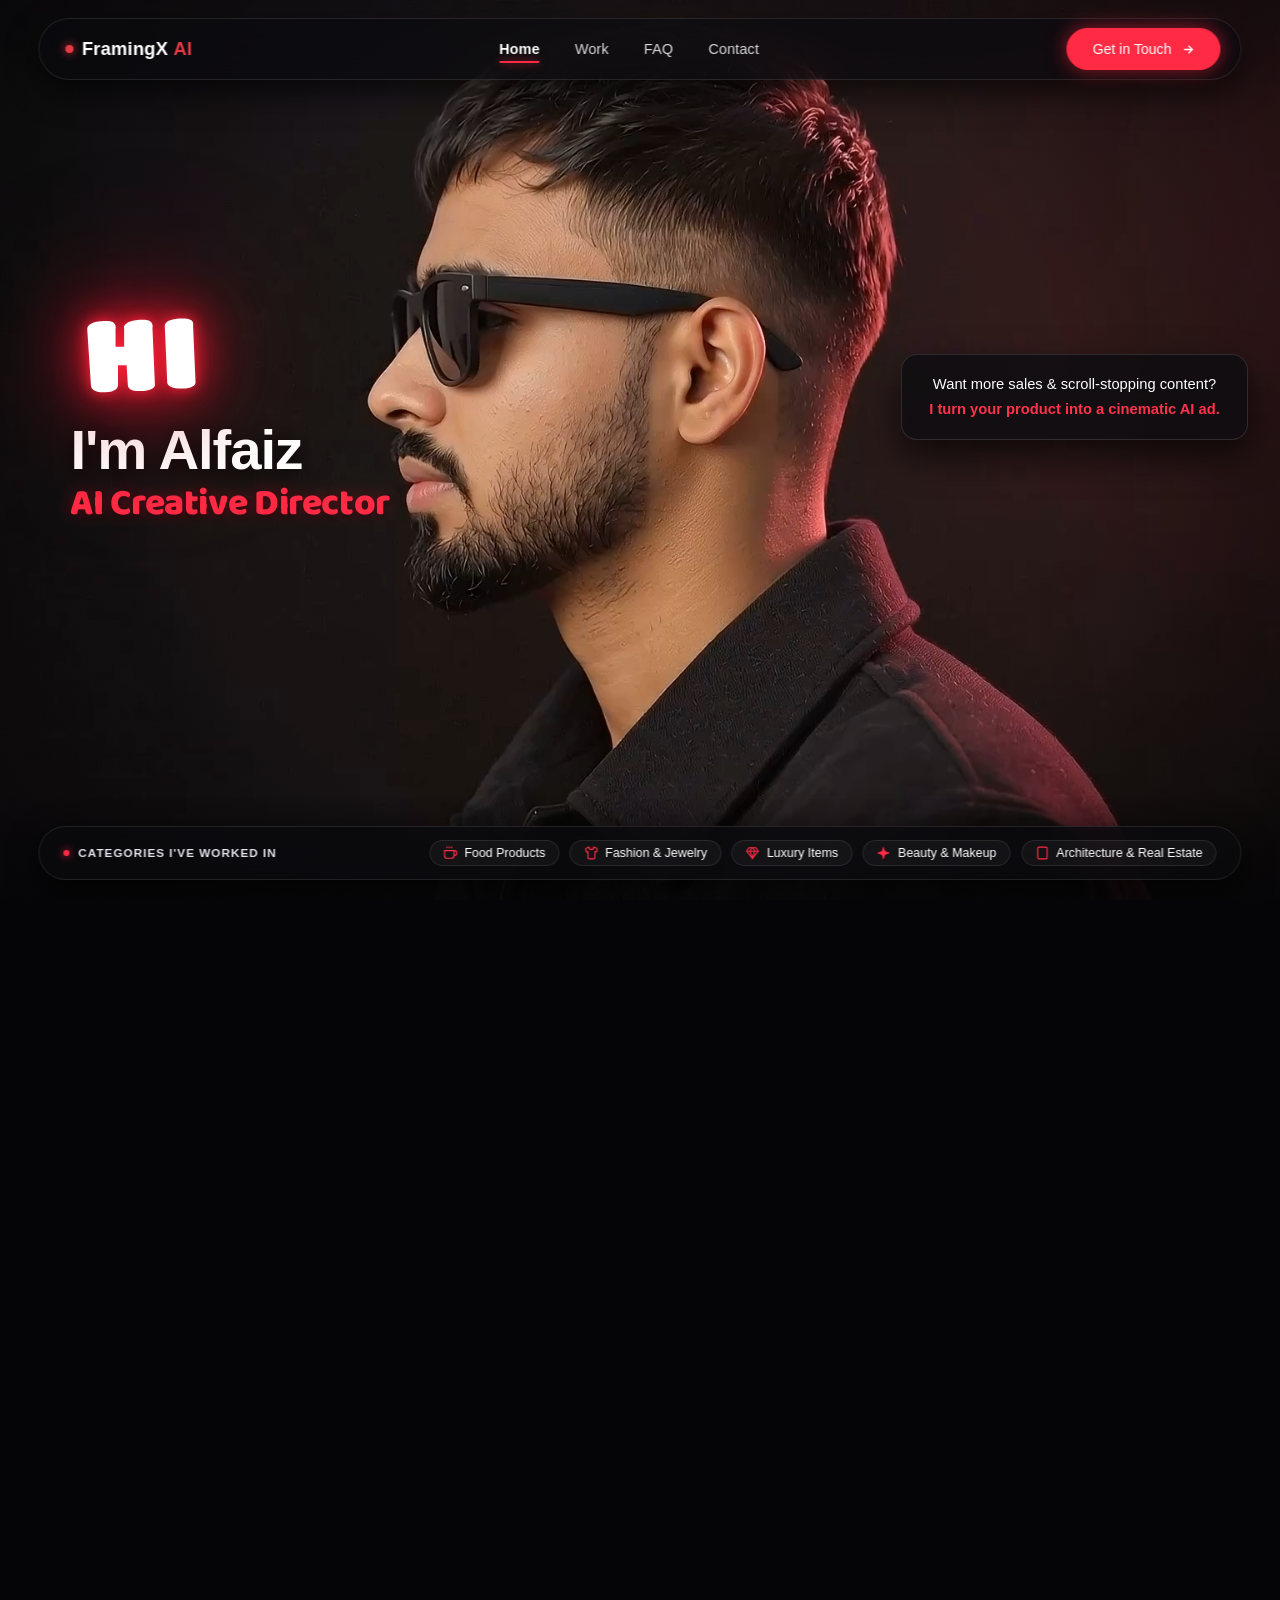
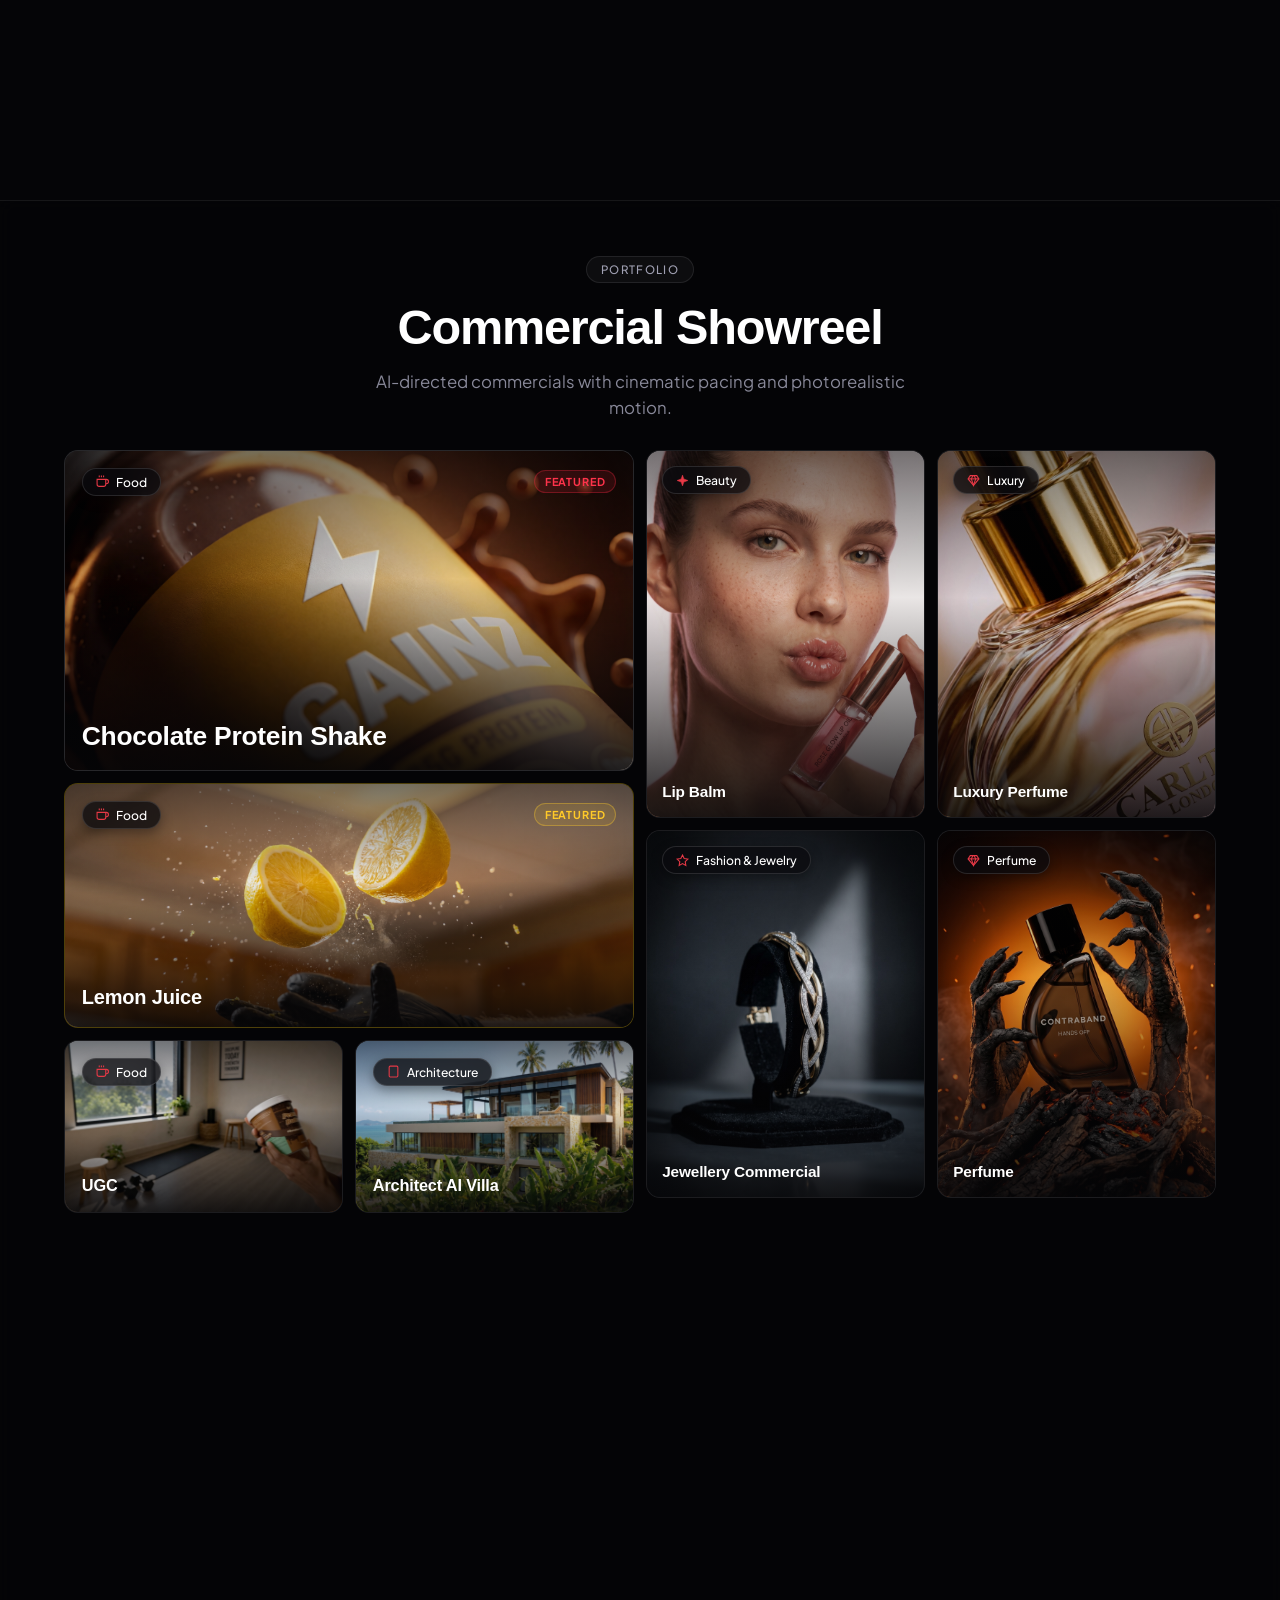
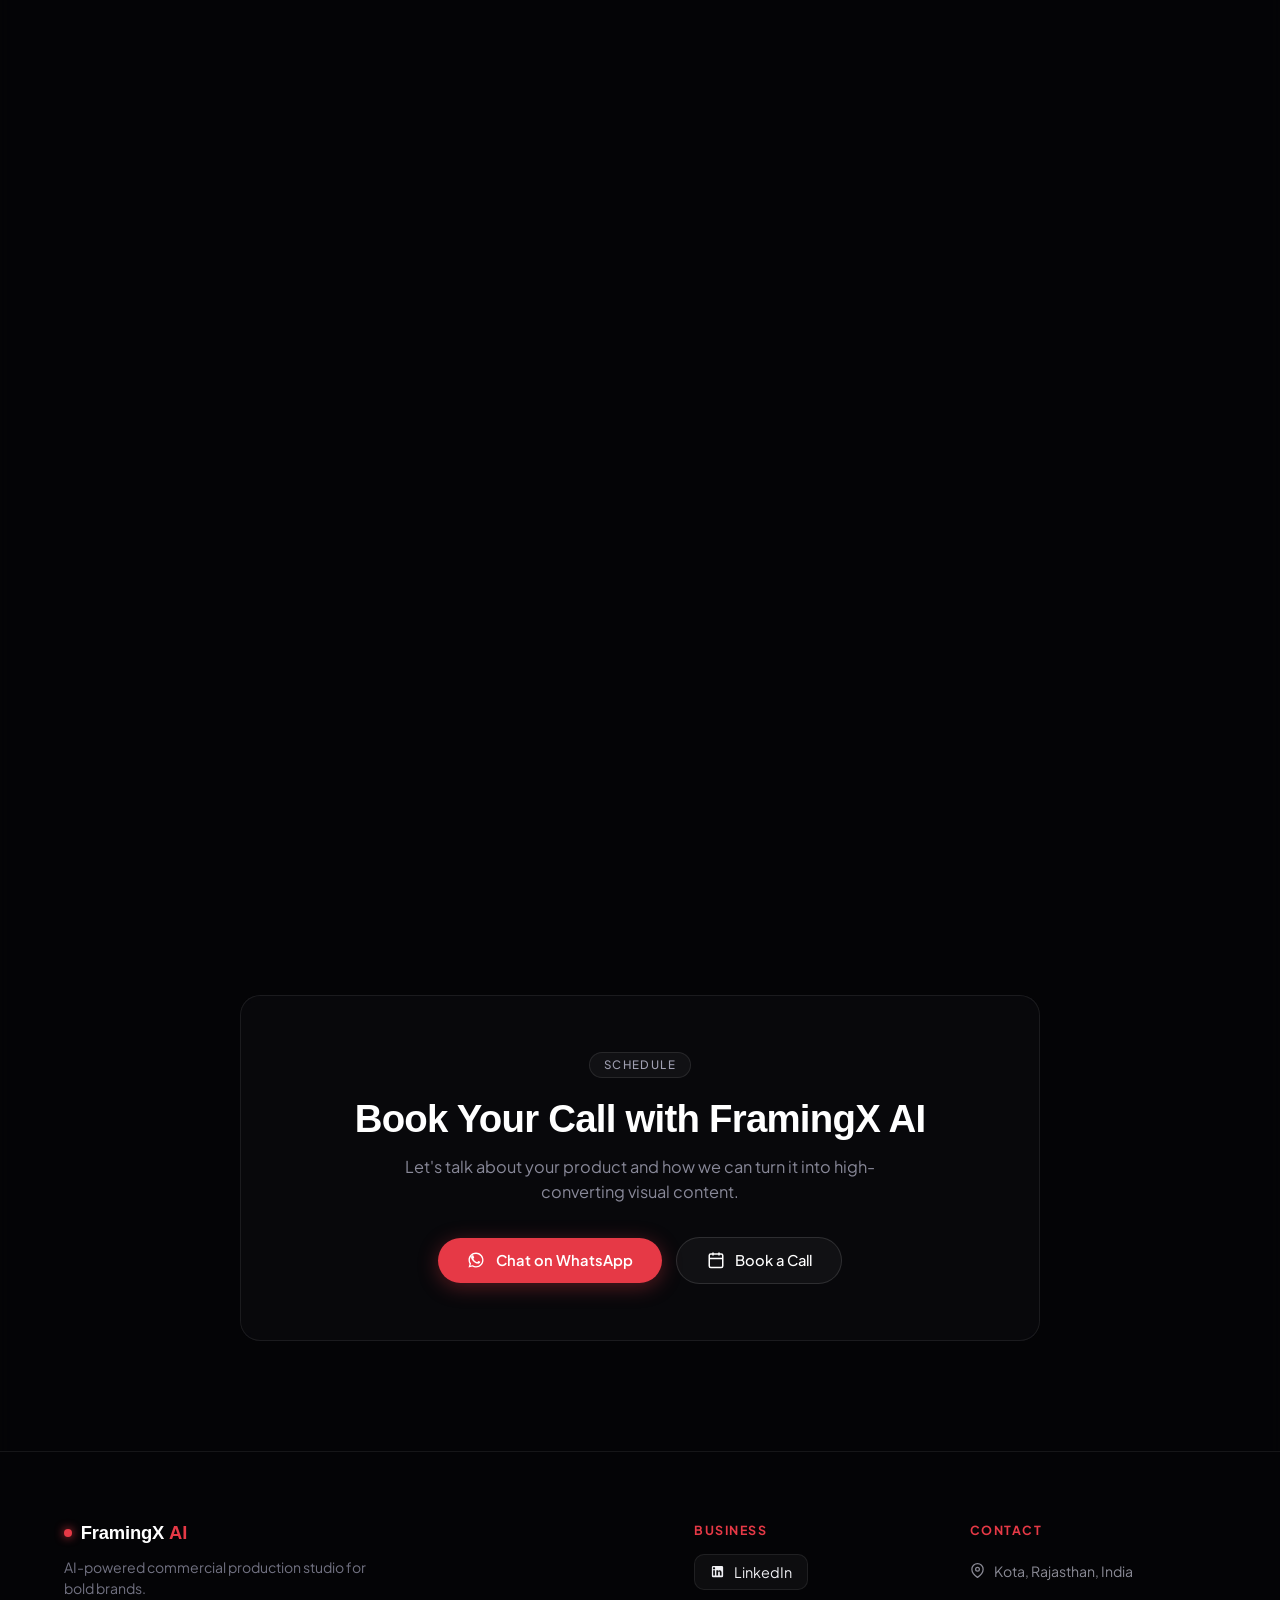
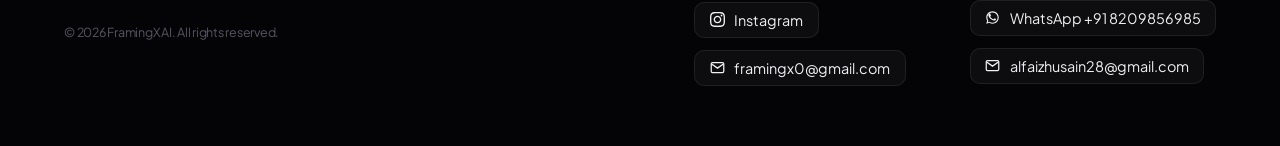
==== index.html @ bd5066c8 "FramingX AI portfolio site ready for Vercel" ====
<!DOCTYPE html>
<html lang="en">
<head>
  <meta charset="UTF-8">
  <meta name="viewport" content="width=device-width, initial-scale=1.0">
  <title>FramingX AI — Cinematic AI Video & Commercial Producer | Alfaiz</title>
  
  <!-- Fonts: Clash Display & General Sans & Baloo 2 (Hero) & Google Fonts Plus Jakarta Sans (Non-Hero) -->
  <link rel="icon" href="data:image/svg+xml,<svg xmlns=%22http://www.w3.org/2000/svg%22 viewBox=%220 0 100 100%22><text y=%22.9em%22 font-size=%2290%22>⚡</text></svg>">
  <link rel="preconnect" href="https://api.fontshare.com">
  <link rel="stylesheet" href="https://api.fontshare.com/v2/css?f[]=clash-display@200,300,400,500,600,700&display=swap">
  <link rel="stylesheet" href="https://api.fontshare.com/v2/css?f[]=general-sans@200,300,400,500,600,700&display=swap">
  <link rel="preconnect" href="https://fonts.googleapis.com">
  <link rel="preconnect" href="https://fonts.gstatic.com" crossorigin>
  <link rel="stylesheet" href="https://fonts.googleapis.com/css2?family=Baloo+2:wght@700;800&family=Plus+Jakarta+Sans:wght@400;500;600;700;800&family=Quicksand:wght@700&display=swap">
  
  <link rel="stylesheet" href="style.css">
</head>
<body>

  <!-- Preloader Screen -->
  <div id="preloader" class="preloader">
    <div class="loader-content">
      <div class="loader-brand">
        <span class="logo-red-dot"></span> FramingX AI
      </div>
      <div class="loader-bar-track">
        <div id="loader-bar" class="loader-bar-fill"></div>
      </div>
      <div class="loader-meta">
        <span class="mono" id="loader-status">Initializing AI Engine</span>
        <span class="mono" id="loader-percent">0%</span>
      </div>
    </div>
  </div>

  <!-- PERSISTENT BACKGROUND CANVAS (Fixed behind entire site) -->
  <div class="global-canvas-wrap" id="canvas-wrapper">
    <canvas id="hero-canvas"></canvas>
    <div class="hero-canvas-vignette"></div>
  </div>

  <!-- NAVIGATION BAR (Floating pill matching reference) -->
  <header class="site-header" id="site-header">
    <a href="#hero" class="nav-logo">
      <span class="logo-bullet"></span>
      <span class="logo-name">FramingX <span class="accent-text">AI</span></span>
    </a>

    <nav class="nav-menu" aria-label="Main Navigation">
      <a href="#hero" class="nav-item active">Home</a>
      <a href="#work" class="nav-item">Work</a>
      <a href="#faq" class="nav-item">FAQ</a>
      <a href="#contact" class="nav-item">Contact</a>
    </nav>

    <div class="nav-cta-wrapper">
      <a href="https://wa.me/918209856985" target="_blank" rel="noopener noreferrer" class="pill-btn nav-pill">
        <span>Get in Touch</span>
        <svg width="13" height="13" viewBox="0 0 24 24" fill="none" stroke="currentColor" stroke-width="2.5"><path d="M5 12h14M13 5l7 7-7 7"/></svg>
      </a>
    </div>
  </header>

  <!-- HERO SECTION WITH SCROLL-PINNED CANVAS TRACK -->
  <section class="hero-scroll-track" id="hero">
    <!-- Static Hero Background for Mobile (<= 768px, no scroll-scrub) -->
    <div class="mobile-hero-bg" aria-hidden="true">
      <img class="mobile-hero-img" src="My vid/frame_0041_4.00s.png" alt="Alfaiz - AI Creative Director" loading="eager" fetchpriority="high">
      <div class="mobile-hero-overlay"></div>
    </div>

    <div class="hero-sticky-stage">

      <!-- Left Hero Heading (Avoids subject face) -->
      <div class="hero-left-block">
        <div class="hero-hi-badge" role="text" aria-label="HI">
          <svg class="hero-hi-svg" viewBox="0 0 130 90" fill="none" xmlns="http://www.w3.org/2000/svg" role="img" aria-hidden="true">
            <!-- Letter H: Chunky, rounded block letter with slight tilt -->
            <path class="hi-path hi-h" d="M 14 24 C 14 18, 23 17, 30 17 C 35 17, 38 19, 37 24 L 37 38 L 44 38 L 44 23 C 43 18, 52 16, 59 16 C 65 16, 68 18, 67 23 L 69 69 C 69 73, 61 74, 56 74 C 50 74, 47 72, 47 69 L 46 53 L 39 53 L 39 69 C 39 74, 32 75, 27 75 C 21 75, 17 73, 17 69 Z" fill="#ffffff"/>
            <!-- Letter I: Chunky, rounded pill block with slight tilt and higher baseline -->
            <path class="hi-path hi-i" d="M 77 21 C 77 16, 86 15, 91 15 C 97 15, 101 16, 100 21 L 102 67 C 102 71, 95 72, 90 72 C 84 72, 79 70, 79 67 Z" fill="#ffffff"/>
          </svg>
        </div>
        <h1 class="hero-name-title">
          <span class="hero-name-main">I'm Alfaiz</span>
          <span class="hero-role-badge">AI Creative Director</span>
        </h1>
      </div>

      <!-- Right Hero Tagline (Clean 2 lines, centered, matches reference) -->
      <div class="hero-right-tagline">
        <p class="tagline-content">
          <span class="tagline-line1">Want more sales &amp; scroll-stopping content?</span>
          <span class="tagline-line2">I turn your product into a cinematic AI ad.</span>
        </p>
      </div>

      <!-- Hero Bottom Bar: Categories I've Worked In (Floating pill matching reference) -->
      <div class="hero-bottom-bar">
        <div class="bottom-bar-left">
          <span class="bottom-bullet"></span>
          <span class="bar-title">CATEGORIES I'VE WORKED IN</span>
        </div>
        <div class="bottom-bar-marquee">
          <div class="category-chip">
            <svg class="cat-svg" width="14" height="14" viewBox="0 0 24 24" fill="none" stroke="currentColor" stroke-width="2"><path d="M18 8h1a4 4 0 0 1 0 8h-1M2 8h16v9a4 4 0 0 1-4 4H6a4 4 0 0 1-4-4V8z"/><line x1="6" y1="1" x2="6" y2="4"/><line x1="10" y1="1" x2="10" y2="4"/><line x1="14" y1="1" x2="14" y2="4"/></svg>
            <span class="cat-label">Food Products</span>
          </div>
          <div class="category-chip">
            <svg class="cat-svg" width="14" height="14" viewBox="0 0 24 24" fill="none" stroke="currentColor" stroke-width="2"><path d="M20.38 3.46L16 2a4 4 0 0 1-8 0L3.62 3.46a2 2 0 0 0-1.34 2.23l.58 3.47a1 1 0 0 0 .99.84H6v10c0 1.1.9 2 2 2h8a2 2 0 0 0 2-2V10h2.15a1 1 0 0 0 .99-.84l.58-3.47a2 2 0 0 0-1.34-2.23z"/></svg>
            <span class="cat-label">Fashion & Jewelry</span>
          </div>
          <div class="category-chip">
            <svg class="cat-svg" width="14" height="14" viewBox="0 0 24 24" fill="none" stroke="currentColor" stroke-width="2"><path d="M6 3h12l4 6-10 12L2 9z"/><path d="M11 3L8 9l4 12 4-12-3-6"/><path d="M2 9h20"/></svg>
            <span class="cat-label">Luxury Items</span>
          </div>
          <div class="category-chip">
            <svg class="cat-svg" width="14" height="14" viewBox="0 0 24 24" fill="currentColor"><path d="M12 2l2.4 7.2L22 12l-7.6 2.8L12 22l-2.4-7.2L2 12l7.6-2.8z"/></svg>
            <span class="cat-label">Beauty & Makeup</span>
          </div>
          <div class="category-chip">
            <svg class="cat-svg" width="14" height="14" viewBox="0 0 24 24" fill="none" stroke="currentColor" stroke-width="2"><rect x="4" y="2" width="16" height="20" rx="2" ry="2"/><line x1="9" y1="22" x2="9" y2="22.01"/><line x1="15" y1="22" x2="15" y2="22.01"/><line x1="9" y1="6" x2="9" y2="6.01"/><line x1="15" y1="6" x2="15" y2="6.01"/><line x1="9" y1="10" x2="9" y2="10.01"/><line x1="15" y1="10" x2="15" y2="10.01"/><line x1="9" y1="14" x2="9" y2="14.01"/><line x1="15" y1="14" x2="15" y2="14.01"/><line x1="9" y1="18" x2="9" y2="18.01"/><line x1="15" y1="18" x2="15" y2="18.01"/></svg>
            <span class="cat-label">Architecture & Real Estate</span>
          </div>
        </div>
      </div>

    </div>
  </section>

  <!-- BELOW-HERO CONTENT WRAPPER (Applies light blur over persistent static last frame) -->
  <div class="below-hero-container">

    <!-- 1. SHOWREEL (Bento Grid: 1 Large + 7 Smaller Video Tiles) -->
    <section class="section-block" id="work">
      <div class="container">
        <div class="section-header reveal-item">
          <span class="section-tag mono">PORTFOLIO</span>
          <h2 class="section-title">Commercial Showreel</h2>
          <p class="section-subtitle">AI-directed commercials with cinematic pacing and photorealistic motion.</p>
        </div>

        <!-- Showreel Masonry Grid (8 Mixed & Interspersed Video Tiles) -->
        <div class="showreel-bento-grid showreel-masonry-grid reveal-item">
          
          <!-- Tile 1: 1 Large HERO Tile (Horizontal, Chocolate Protein Shake) -->
          <div class="bento-slot tile-hero" data-slot="1">
            <img class="card-thumb-poster" src="thumbnails/chocolate_shake.png" alt="Chocolate Protein Shake" loading="eager">
            <video class="card-video-bg" src="Chocolate protien shake.mp4" poster="thumbnails/chocolate_shake.png" muted loop playsinline preload="metadata"></video>
            <div class="bento-slot-content">
              <div class="bento-slot-top">
                <div class="category-chip tile-chip">
                  <svg class="cat-svg" width="13" height="13" viewBox="0 0 24 24" fill="none" stroke="currentColor" stroke-width="2"><path d="M18 8h1a4 4 0 0 1 0 8h-1M2 8h16v9a4 4 0 0 1-4 4H6a4 4 0 0 1-4-4V8z"/><line x1="6" y1="1" x2="6" y2="4"/><line x1="10" y1="1" x2="10" y2="4"/><line x1="14" y1="1" x2="14" y2="4"/></svg>
                  <span class="cat-label">Food</span>
                </div>
                <span class="bento-featured-badge mono">FEATURED</span>
              </div>
              <div class="bento-slot-bottom">
                <h3 class="bento-title bento-hero-title">Chocolate Protein Shake</h3>
              </div>
            </div>
          </div>

          <!-- Tile 2: Vertical Tile (Portrait, Lip Balm) -->
          <div class="bento-slot tile-vertical" data-slot="2">
            <img class="card-thumb-poster" src="thumbnails/lip_balm.jpeg" alt="Lip Balm" loading="eager">
            <video class="card-video-bg" src="Lip balm.mp4" poster="thumbnails/lip_balm.jpeg" muted loop playsinline preload="metadata"></video>
            <div class="bento-slot-content">
              <div class="bento-slot-top">
                <div class="category-chip tile-chip">
                  <svg class="cat-svg" width="13" height="13" viewBox="0 0 24 24" fill="currentColor"><path d="M12 2l2.4 7.2L22 12l-7.6 2.8L12 22l-2.4-7.2L2 12l7.6-2.8z"/></svg>
                  <span class="cat-label">Beauty</span>
                </div>
              </div>
              <div class="bento-slot-bottom">
                <h3 class="bento-title">Lip Balm</h3>
              </div>
            </div>
          </div>

          <!-- Tile 3: Vertical Tile (Portrait, Luxury Perfume) -->
          <div class="bento-slot tile-vertical" data-slot="3">
            <img class="card-thumb-poster" src="thumbnails/luxury_perfume.jpg" alt="Luxury Perfume" loading="eager">
            <video class="card-video-bg" src="Luxury perfume.mp4" poster="thumbnails/luxury_perfume.jpg" muted loop playsinline preload="metadata"></video>
            <div class="bento-slot-content">
              <div class="bento-slot-top">
                <div class="category-chip tile-chip">
                  <svg class="cat-svg" width="13" height="13" viewBox="0 0 24 24" fill="none" stroke="currentColor" stroke-width="2"><path d="M6 3h12l4 6-10 12L2 9z"/><path d="M11 3L8 9l4 12 4-12-3-6"/><path d="M2 9h20"/></svg>
                  <span class="cat-label">Luxury</span>
                </div>
              </div>
              <div class="bento-slot-bottom">
                <h3 class="bento-title">Luxury Perfume</h3>
              </div>
            </div>
          </div>

          <!-- Tile 4: Medium-Featured Horizontal Tile (Lemon Juice) -->
          <div class="bento-slot tile-horizontal tile-lemon-featured" data-slot="4">
            <img class="card-thumb-poster" src="thumbnails/lemon_juice.jpeg" alt="Lemon Juice" loading="eager">
            <video class="card-video-bg" src="Lemon juise.mp4" poster="thumbnails/lemon_juice.jpeg" muted loop playsinline preload="metadata"></video>
            <div class="bento-slot-content">
              <div class="bento-slot-top">
                <div class="category-chip tile-chip">
                  <svg class="cat-svg" width="13" height="13" viewBox="0 0 24 24" fill="none" stroke="currentColor" stroke-width="2"><path d="M18 8h1a4 4 0 0 1 0 8h-1M2 8h16v9a4 4 0 0 1-4 4H6a4 4 0 0 1-4-4V8z"/><line x1="6" y1="1" x2="6" y2="4"/><line x1="10" y1="1" x2="10" y2="4"/><line x1="14" y1="1" x2="14" y2="4"/></svg>
                  <span class="cat-label">Food</span>
                </div>
                <span class="bento-featured-badge mono badge-lemon">FEATURED</span>
              </div>
              <div class="bento-slot-bottom">
                <h3 class="bento-title bento-lemon-title">Lemon Juice</h3>
              </div>
            </div>
          </div>

          <!-- Tile 5: Vertical Tile (Portrait, Jewellery Commercial) -->
          <div class="bento-slot tile-vertical" data-slot="5">
            <img class="card-thumb-poster" src="thumbnails/jewelry.jpeg" alt="Jewellery Commercial" loading="eager">
            <video class="card-video-bg" src="Jwellery commercial.mp4" poster="thumbnails/jewelry.jpeg" muted loop playsinline preload="metadata"></video>
            <div class="bento-slot-content">
              <div class="bento-slot-top">
                <div class="category-chip tile-chip">
                  <svg class="cat-svg" width="13" height="13" viewBox="0 0 24 24" fill="none" stroke="currentColor" stroke-width="2"><polygon points="12 2 15.09 8.26 22 9.27 17 14.14 18.18 21.02 12 17.77 5.82 21.02 7 14.14 2 9.27 8.91 8.26 12 2"/></svg>
                  <span class="cat-label">Fashion & Jewelry</span>
                </div>
              </div>
              <div class="bento-slot-bottom">
                <h3 class="bento-title">Jewellery Commercial</h3>
              </div>
            </div>
          </div>

          <!-- Tile 6: Vertical Tile (Portrait, Perfume) -->
          <div class="bento-slot tile-vertical" data-slot="6">
            <img class="card-thumb-poster" src="thumbnails/perfume_alt.jpeg" alt="Perfume" loading="eager">
            <video class="card-video-bg" src="Perfume .mp4" poster="thumbnails/perfume_alt.jpeg" muted loop playsinline preload="metadata"></video>
            <div class="bento-slot-content">
              <div class="bento-slot-top">
                <div class="category-chip tile-chip">
                  <svg class="cat-svg" width="13" height="13" viewBox="0 0 24 24" fill="none" stroke="currentColor" stroke-width="2"><path d="M6 3h12l4 6-10 12L2 9z"/><path d="M11 3L8 9l4 12 4-12-3-6"/><path d="M2 9h20"/></svg>
                  <span class="cat-label">Perfume</span>
                </div>
              </div>
              <div class="bento-slot-bottom">
                <h3 class="bento-title">Perfume</h3>
              </div>
            </div>
          </div>

          <!-- Tile 7: Normal Horizontal Tile (Landscape, UGC) -->
          <div class="bento-slot tile-horizontal" data-slot="7">
            <img class="card-thumb-poster" src="thumbnails/ugc_video.jpg" alt="UGC" loading="eager">
            <video class="card-video-bg" src="UGC video.mp4" poster="thumbnails/ugc_video.jpg" muted loop playsinline preload="metadata"></video>
            <div class="bento-slot-content">
              <div class="bento-slot-top">
                <div class="category-chip tile-chip">
                  <svg class="cat-svg" width="13" height="13" viewBox="0 0 24 24" fill="none" stroke="currentColor" stroke-width="2"><path d="M18 8h1a4 4 0 0 1 0 8h-1M2 8h16v9a4 4 0 0 1-4 4H6a4 4 0 0 1-4-4V8z"/><line x1="6" y1="1" x2="6" y2="4"/><line x1="10" y1="1" x2="10" y2="4"/><line x1="14" y1="1" x2="14" y2="4"/></svg>
                  <span class="cat-label">Food</span>
                </div>
              </div>
              <div class="bento-slot-bottom">
                <h3 class="bento-title">UGC</h3>
              </div>
            </div>
          </div>

          <!-- Tile 8: Normal Horizontal Tile (Landscape, Architect AI Villa) -->
          <div class="bento-slot tile-horizontal" data-slot="8">
            <img class="card-thumb-poster" src="thumbnails/ai_villa.png" alt="Architect AI Villa" loading="eager">
            <video class="card-video-bg" src="AI villa edit.mp4" poster="thumbnails/ai_villa.png" muted loop playsinline preload="metadata"></video>
            <div class="bento-slot-content">
              <div class="bento-slot-top">
                <div class="category-chip tile-chip">
                  <svg class="cat-svg" width="13" height="13" viewBox="0 0 24 24" fill="none" stroke="currentColor" stroke-width="2"><rect x="4" y="2" width="16" height="20" rx="2" ry="2"/><line x1="9" y1="22" x2="9" y2="22.01"/><line x1="15" y1="22" x2="15" y2="22.01"/><line x1="9" y1="6" x2="9" y2="6.01"/><line x1="15" y1="6" x2="15" y2="6.01"/><line x1="9" y1="10" x2="9" y2="10.01"/><line x1="15" y1="10" x2="15" y2="10.01"/><line x1="9" y1="14" x2="9" y2="14.01"/><line x1="15" y1="14" x2="15" y2="14.01"/><line x1="9" y1="18" x2="9" y2="18.01"/><line x1="15" y1="18" x2="15" y2="18.01"/></svg>
                  <span class="cat-label">Architecture</span>
                </div>
              </div>
              <div class="bento-slot-bottom">
                <h3 class="bento-title">Architect AI Villa</h3>
              </div>
            </div>
          </div>

        </div>

        <div class="center-btn-wrap reveal-item">
          <button class="pill-btn btn-secondary-glow" id="btn-see-more-videos">
            <span>See More Commercials</span>
            <svg width="14" height="14" viewBox="0 0 24 24" fill="none" stroke="currentColor" stroke-width="2"><path d="M5 12h14M12 5l7 7-7 7"/></svg>
          </button>
        </div>
      </div>
    </section>

    <!-- 2. COMPARISON (Side-by-Side: Traditional Production vs FramingX AI) -->
    <section class="section-block" id="comparison">
      <div class="container">
        <div class="section-header reveal-item">
          <span class="section-tag mono">THE SHIFT</span>
          <h2 class="section-title">Why AI Videos Beat Traditional Production</h2>
        </div>

        <!-- Clean Boxed Comparison (2 Columns Side by Side) -->
        <div class="comp-clean-grid reveal-item">
          
          <!-- Left Box: Traditional Production -->
          <div class="comp-clean-box box-traditional">
            <h3 class="comp-box-title">Traditional Production</h3>
            <div class="comp-rows-list">
              <div class="comp-text-row">
                <span class="comp-row-label">Delivery Time:</span>
                <span class="comp-row-val">14-28 days</span>
              </div>
              <div class="comp-text-row">
                <span class="comp-row-label">Cost:</span>
                <span class="comp-row-val">Expensive</span>
              </div>
              <div class="comp-text-row">
                <span class="comp-row-label">Variants:</span>
                <span class="comp-row-val">Limited</span>
              </div>
              <div class="comp-text-row">
                <span class="comp-row-label">Crew:</span>
                <span class="comp-row-val">Full crew needed</span>
              </div>
            </div>
          </div>

          <!-- Right Box: FramingX AI -->
          <div class="comp-clean-box box-framingx">
            <h3 class="comp-box-title title-framingx">FramingX AI</h3>
            <div class="comp-rows-list">
              <div class="comp-text-row">
                <span class="comp-row-label">Delivery Time:</span>
                <span class="comp-row-val val-framingx">2-5 days</span>
              </div>
              <div class="comp-text-row">
                <span class="comp-row-label">Cost:</span>
                <span class="comp-row-val val-framingx">Low-budget, premium quality</span>
              </div>
              <div class="comp-text-row">
                <span class="comp-row-label">Variants:</span>
                <span class="comp-row-val val-framingx">Multiple flexible variants</span>
              </div>
              <div class="comp-text-row">
                <span class="comp-row-label">Crew:</span>
                <span class="comp-row-val val-framingx">No crew required</span>
              </div>
            </div>
          </div>

        </div>
      </div>
    </section>

    <!-- 3. IMAGE SHOWREEL (Compact Unified Grid + See More) -->
    <section class="section-block" id="photography">
      <div class="container">
        <div class="section-header reveal-item">
          <span class="section-tag mono">STUDIO PHOTOGRAPHY</span>
          <h2 class="section-title">Beyond Video — Our Photography Work</h2>
          <p class="section-subtitle">AI-crafted product and lifestyle imagery across every category.</p>
        </div>

        <!-- Pinterest-Style Masonry Photo Grid (Explicit Medium Sizing: 4 Columns Desktop, 280-310px max-width) -->
        <div class="photo-masonry-grid reveal-item" id="photo-masonry-grid">
          
          <!-- Photo 1: Tall (Fashion, Footwear Design) -->
          <div class="photo-slot photo-tile-tall" data-photo-src="All Photos/shoes.jpeg" data-title="Footwear Design" data-cat="Fashion">
            <img class="photo-img" src="All Photos/shoes.jpeg" alt="Footwear Design" loading="lazy">
            <div class="photo-slot-content">
              <div class="photo-slot-top">
                <div class="category-chip tile-chip">
                  <svg class="cat-svg" width="12" height="12" viewBox="0 0 24 24" fill="none" stroke="currentColor" stroke-width="2"><polygon points="12 2 15.09 8.26 22 9.27 17 14.14 18.18 21.02 12 17.77 5.82 21.02 7 14.14 2 9.27 8.91 8.26 12 2"/></svg>
                  <span class="cat-label">Fashion</span>
                </div>
              </div>
              <div class="photo-slot-bottom">
                <h3 class="photo-title">Footwear Design</h3>
              </div>
            </div>
          </div>

          <!-- Photo 2: Medium (Fashion, Editorial Model) -->
          <div class="photo-slot photo-tile-medium" data-photo-src="All Photos/Hyper realistic 3.png" data-title="Editorial Model" data-cat="Fashion">
            <img class="photo-img" src="All Photos/Hyper realistic 3.png" alt="Editorial Model" loading="lazy">
            <div class="photo-slot-content">
              <div class="photo-slot-top">
                <div class="category-chip tile-chip">
                  <svg class="cat-svg" width="12" height="12" viewBox="0 0 24 24" fill="none" stroke="currentColor" stroke-width="2"><polygon points="12 2 15.09 8.26 22 9.27 17 14.14 18.18 21.02 12 17.77 5.82 21.02 7 14.14 2 9.27 8.91 8.26 12 2"/></svg>
                  <span class="cat-label">Fashion</span>
                </div>
              </div>
              <div class="photo-slot-bottom">
                <h3 class="photo-title">Editorial Model</h3>
              </div>
            </div>
          </div>

          <!-- Photo 3: Medium (Luxury, Diamond Solitaire) -->
          <div class="photo-slot photo-tile-medium" data-photo-src="All Photos/Ring.jpeg" data-title="Diamond Solitaire" data-cat="Luxury">
            <img class="photo-img" src="All Photos/Ring.jpeg" alt="Diamond Solitaire" loading="lazy">
            <div class="photo-slot-content">
              <div class="photo-slot-top">
                <div class="category-chip tile-chip">
                  <svg class="cat-svg" width="12" height="12" viewBox="0 0 24 24" fill="none" stroke="currentColor" stroke-width="2"><path d="M6 3h12l4 6-10 12L2 9z"/><path d="M11 3L8 9l4 12 4-12-3-6"/><path d="M2 9h20"/></svg>
                  <span class="cat-label">Luxury</span>
                </div>
              </div>
              <div class="photo-slot-bottom">
                <h3 class="photo-title">Diamond Solitaire</h3>
              </div>
            </div>
          </div>

          <!-- Photo 4: Medium (Fashion, Studio Portrait) -->
          <div class="photo-slot photo-tile-medium" data-photo-src="All Photos/Hyper realistic.png" data-title="Studio Portrait" data-cat="Fashion">
            <img class="photo-img" src="All Photos/Hyper realistic.png" alt="Studio Portrait" loading="lazy">
            <div class="photo-slot-content">
              <div class="photo-slot-top">
                <div class="category-chip tile-chip">
                  <svg class="cat-svg" width="12" height="12" viewBox="0 0 24 24" fill="none" stroke="currentColor" stroke-width="2"><polygon points="12 2 15.09 8.26 22 9.27 17 14.14 18.18 21.02 12 17.77 5.82 21.02 7 14.14 2 9.27 8.91 8.26 12 2"/></svg>
                  <span class="cat-label">Fashion</span>
                </div>
              </div>
              <div class="photo-slot-bottom">
                <h3 class="photo-title">Studio Portrait</h3>
              </div>
            </div>
          </div>

          <!-- Photo 5: Compact (Fashion, Street Candid) -->
          <div class="photo-slot photo-tile-compact" data-photo-src="All Photos/fashion candit.png" data-title="Street Candid" data-cat="Fashion">
            <img class="photo-img" src="All Photos/fashion candit.png" alt="Street Candid" loading="lazy">
            <div class="photo-slot-content">
              <div class="photo-slot-top">
                <div class="category-chip tile-chip">
                  <svg class="cat-svg" width="12" height="12" viewBox="0 0 24 24" fill="none" stroke="currentColor" stroke-width="2"><polygon points="12 2 15.09 8.26 22 9.27 17 14.14 18.18 21.02 12 17.77 5.82 21.02 7 14.14 2 9.27 8.91 8.26 12 2"/></svg>
                  <span class="cat-label">Fashion</span>
                </div>
              </div>
              <div class="photo-slot-bottom">
                <h3 class="photo-title">Street Candid</h3>
              </div>
            </div>
          </div>

          <!-- Photo 6: Tall (Luxury, Oud Ameer Perfume) -->
          <div class="photo-slot photo-tile-tall" data-photo-src="All Photos/oud ameer.jpeg" data-title="Oud Ameer Perfume" data-cat="Luxury">
            <img class="photo-img" src="All Photos/oud ameer.jpeg" alt="Oud Ameer Perfume" loading="lazy">
            <div class="photo-slot-content">
              <div class="photo-slot-top">
                <div class="category-chip tile-chip">
                  <svg class="cat-svg" width="12" height="12" viewBox="0 0 24 24" fill="none" stroke="currentColor" stroke-width="2"><path d="M6 3h12l4 6-10 12L2 9z"/><path d="M11 3L8 9l4 12 4-12-3-6"/><path d="M2 9h20"/></svg>
                  <span class="cat-label">Luxury</span>
                </div>
              </div>
              <div class="photo-slot-bottom">
                <h3 class="photo-title">Oud Ameer Perfume</h3>
              </div>
            </div>
          </div>

          <!-- Photo 7: Compact (Food, Dark Fantasy) -->
          <div class="photo-slot photo-tile-compact" data-photo-src="All Photos/Dark fantasy.jpeg" data-title="Dark Fantasy" data-cat="Food">
            <img class="photo-img" src="All Photos/Dark fantasy.jpeg" alt="Dark Fantasy" loading="lazy">
            <div class="photo-slot-content">
              <div class="photo-slot-top">
                <div class="category-chip tile-chip">
                  <svg class="cat-svg" width="12" height="12" viewBox="0 0 24 24" fill="none" stroke="currentColor" stroke-width="2"><path d="M18 8h1a4 4 0 0 1 0 8h-1M2 8h16v9a4 4 0 0 1-4 4H6a4 4 0 0 1-4-4V8z"/><line x1="6" y1="1" x2="6" y2="4"/><line x1="10" y1="1" x2="10" y2="4"/><line x1="14" y1="1" x2="14" y2="4"/></svg>
                  <span class="cat-label">Food</span>
                </div>
              </div>
              <div class="photo-slot-bottom">
                <h3 class="photo-title">Dark Fantasy</h3>
              </div>
            </div>
          </div>

          <!-- Photo 8: Medium (Beauty, Beauty Portrait) -->
          <div class="photo-slot photo-tile-medium" data-photo-src="All Photos/Hyper realistic 2.png" data-title="Beauty Portrait" data-cat="Beauty">
            <img class="photo-img" src="All Photos/Hyper realistic 2.png" alt="Beauty Portrait" loading="lazy">
            <div class="photo-slot-content">
              <div class="photo-slot-top">
                <div class="category-chip tile-chip">
                  <svg class="cat-svg" width="12" height="12" viewBox="0 0 24 24" fill="currentColor"><path d="M12 2l2.4 7.2L22 12l-7.6 2.8L12 22l-2.4-7.2L2 12l7.6-2.8z"/></svg>
                  <span class="cat-label">Beauty</span>
                </div>
              </div>
              <div class="photo-slot-bottom">
                <h3 class="photo-title">Beauty Portrait</h3>
              </div>
            </div>
          </div>

          <!-- Photo 9: Compact (Luxury, Royal Jewellery) -->
          <div class="photo-slot photo-tile-compact" data-photo-src="All Photos/Jwellery 2.png" data-title="Royal Jewellery" data-cat="Luxury">
            <img class="photo-img" src="All Photos/Jwellery 2.png" alt="Royal Jewellery" loading="lazy">
            <div class="photo-slot-content">
              <div class="photo-slot-top">
                <div class="category-chip tile-chip">
                  <svg class="cat-svg" width="12" height="12" viewBox="0 0 24 24" fill="none" stroke="currentColor" stroke-width="2"><path d="M6 3h12l4 6-10 12L2 9z"/><path d="M11 3L8 9l4 12 4-12-3-6"/><path d="M2 9h20"/></svg>
                  <span class="cat-label">Luxury</span>
                </div>
              </div>
              <div class="photo-slot-bottom">
                <h3 class="photo-title">Royal Jewellery</h3>
              </div>
            </div>
          </div>

          <!-- Photo 10: Compact (Beauty, Chemist at Play) -->
          <div class="photo-slot photo-tile-compact" data-photo-src="All Photos/Camist&play.jpeg" data-title="Chemist at Play" data-cat="Beauty">
            <img class="photo-img" src="All Photos/Camist&play.jpeg" alt="Chemist at Play" loading="lazy">
            <div class="photo-slot-content">
              <div class="photo-slot-top">
                <div class="category-chip tile-chip">
                  <svg class="cat-svg" width="12" height="12" viewBox="0 0 24 24" fill="currentColor"><path d="M12 2l2.4 7.2L22 12l-7.6 2.8L12 22l-2.4-7.2L2 12l7.6-2.8z"/></svg>
                  <span class="cat-label">Beauty</span>
                </div>
              </div>
              <div class="photo-slot-bottom">
                <h3 class="photo-title">Chemist at Play</h3>
              </div>
            </div>
          </div>

          <!-- Photo 11: Tall (Fashion, Contemporary Apparel) -->
          <div class="photo-slot photo-tile-tall" data-photo-src="All Photos/clothing 1.jpeg" data-title="Contemporary Apparel" data-cat="Fashion">
            <img class="photo-img" src="All Photos/clothing 1.jpeg" alt="Contemporary Apparel" loading="lazy">
            <div class="photo-slot-content">
              <div class="photo-slot-top">
                <div class="category-chip tile-chip">
                  <svg class="cat-svg" width="12" height="12" viewBox="0 0 24 24" fill="none" stroke="currentColor" stroke-width="2"><polygon points="12 2 15.09 8.26 22 9.27 17 14.14 18.18 21.02 12 17.77 5.82 21.02 7 14.14 2 9.27 8.91 8.26 12 2"/></svg>
                  <span class="cat-label">Fashion</span>
                </div>
              </div>
              <div class="photo-slot-bottom">
                <h3 class="photo-title">Contemporary Apparel</h3>
              </div>
            </div>
          </div>

          <!-- Photo 12: Tall (Fashion, Urban Silhouette) -->
          <div class="photo-slot photo-tile-tall" data-photo-src="All Photos/clothing 2.jpeg" data-title="Urban Silhouette" data-cat="Fashion">
            <img class="photo-img" src="All Photos/clothing 2.jpeg" alt="Urban Silhouette" loading="lazy">
            <div class="photo-slot-content">
              <div class="photo-slot-top">
                <div class="category-chip tile-chip">
                  <svg class="cat-svg" width="12" height="12" viewBox="0 0 24 24" fill="none" stroke="currentColor" stroke-width="2"><polygon points="12 2 15.09 8.26 22 9.27 17 14.14 18.18 21.02 12 17.77 5.82 21.02 7 14.14 2 9.27 8.91 8.26 12 2"/></svg>
                  <span class="cat-label">Fashion</span>
                </div>
              </div>
              <div class="photo-slot-bottom">
                <h3 class="photo-title">Urban Silhouette</h3>
              </div>
            </div>
          </div>

          <!-- Photo 13: Compact (Luxury, Diamond Necklace) -->
          <div class="photo-slot photo-tile-compact" data-photo-src="All Photos/Jwellery 1.png" data-title="Diamond Necklace" data-cat="Luxury">
            <img class="photo-img" src="All Photos/Jwellery 1.png" alt="Diamond Necklace" loading="lazy">
            <div class="photo-slot-content">
              <div class="photo-slot-top">
                <div class="category-chip tile-chip">
                  <svg class="cat-svg" width="12" height="12" viewBox="0 0 24 24" fill="none" stroke="currentColor" stroke-width="2"><path d="M6 3h12l4 6-10 12L2 9z"/><path d="M11 3L8 9l4 12 4-12-3-6"/><path d="M2 9h20"/></svg>
                  <span class="cat-label">Luxury</span>
                </div>
              </div>
              <div class="photo-slot-bottom">
                <h3 class="photo-title">Diamond Necklace</h3>
              </div>
            </div>
          </div>

          <!-- Photo 14: Compact (Food, Citrus Splash) -->
          <div class="photo-slot photo-tile-compact" data-photo-src="All Photos/soft drink.png" data-title="Citrus Splash" data-cat="Food">
            <img class="photo-img" src="All Photos/soft drink.png" alt="Citrus Splash" loading="lazy">
            <div class="photo-slot-content">
              <div class="photo-slot-top">
                <div class="category-chip tile-chip">
                  <svg class="cat-svg" width="12" height="12" viewBox="0 0 24 24" fill="none" stroke="currentColor" stroke-width="2"><path d="M18 8h1a4 4 0 0 1 0 8h-1M2 8h16v9a4 4 0 0 1-4 4H6a4 4 0 0 1-4-4V8z"/><line x1="6" y1="1" x2="6" y2="4"/><line x1="10" y1="1" x2="10" y2="4"/><line x1="14" y1="1" x2="14" y2="4"/></svg>
                  <span class="cat-label">Food</span>
                </div>
              </div>
              <div class="photo-slot-bottom">
                <h3 class="photo-title">Citrus Splash</h3>
              </div>
            </div>
          </div>

        </div>

        <div class="center-btn-wrap reveal-item">
          <button class="pill-btn btn-secondary-glow" id="btn-see-more-photos">
            <span>See Category Gallery</span>
            <svg width="14" height="14" viewBox="0 0 24 24" fill="none" stroke="currentColor" stroke-width="2"><path d="M5 12h14M12 5l7 7-7 7"/></svg>
          </button>
        </div>
      </div>
    </section>

    <!-- 4. WHAT WE CREATE (4 Offering Cards) -->
    <section class="section-block" id="services">
      <div class="container">
        <div class="section-header reveal-item">
          <span class="section-tag mono">CAPABILITIES</span>
          <h2 class="section-title">What We Create</h2>
          <p class="section-subtitle">From scroll-stopping ads to full campaigns.</p>
        </div>

        <div class="services-2x2-grid reveal-item">
          
          <!-- Card 1: UGC Video -->
          <div class="service-clean-card">
            <div class="service-icon-wrap">
              <svg width="22" height="22" viewBox="0 0 24 24" fill="none" stroke="currentColor" stroke-width="2"><path d="M16 21v-2a4 4 0 0 0-4-4H6a4 4 0 0 0-4 4v2"/><circle cx="9" cy="7" r="4"/><path d="M22 21v-2a4 4 0 0 0-3-3.87"/><path d="M16 3.13a4 4 0 0 1 0 7.75"/></svg>
            </div>
            <h3 class="service-card-title">UGC Video</h3>
            <p class="service-card-desc">Authentic creator-style videos engineered to drive conversions and trust.</p>
          </div>

          <!-- Card 2: Hypermotion Video -->
          <div class="service-clean-card">
            <div class="service-icon-wrap">
              <svg width="22" height="22" viewBox="0 0 24 24" fill="none" stroke="currentColor" stroke-width="2"><polygon points="13 2 3 14 12 14 11 22 21 10 12 10 13 2"/></svg>
            </div>
            <h3 class="service-card-title">Hypermotion Video</h3>
            <p class="service-card-desc">High-energy, dynamic camera flow tailored for scroll-stopping commercial impact.</p>
          </div>

          <!-- Card 3: Product Campaigns -->
          <div class="service-clean-card">
            <div class="service-icon-wrap">
              <svg width="22" height="22" viewBox="0 0 24 24" fill="none" stroke="currentColor" stroke-width="2"><path d="M21 16V8a2 2 0 0 0-1-1.73l-7-4a2 2 0 0 0-2 0l-7 4A2 2 0 0 0 3 8v8a2 2 0 0 0 1 1.73l7 4a2 2 0 0 0 2 0l7-4A2 2 0 0 0 21 16z"/><polyline points="3.27 6.96 12 12.01 20.73 6.96"/><line x1="12" y1="22.08" x2="12" y2="12"/></svg>
            </div>
            <h3 class="service-card-title">Product Campaigns</h3>
            <p class="service-card-desc">Full commercial suites for brand launches built entirely with generative visual AI.</p>
          </div>

          <!-- Card 4: Visual Fashion Images -->
          <div class="service-clean-card">
            <div class="service-icon-wrap">
              <svg width="22" height="22" viewBox="0 0 24 24" fill="none" stroke="currentColor" stroke-width="2"><circle cx="12" cy="12" r="10"/><path d="m4.93 4.93 4.24 4.24"/><path d="m14.83 9.17 4.24-4.24"/><path d="m14.83 14.83 4.24 4.24"/><path d="m9.17 14.83-4.24 4.24"/></svg>
            </div>
            <h3 class="service-card-title">Visual Fashion Images</h3>
            <p class="service-card-desc">Editorial-quality lifestyle and lookbook imagery styled and rendered in high definition.</p>
          </div>

        </div>
      </div>
    </section>

    <!-- 5. PROCESS/ROADMAP (3-Step Roadmap) -->
    <section class="section-block" id="process">
      <div class="container">
        <div class="section-header reveal-item">
          <span class="section-tag mono">ROADMAP</span>
          <h2 class="section-title">Faster Way to Create Your Campaign and Get More Sales</h2>
          <p class="section-subtitle">A seamless 3-step turnaround from concept to high-converting ad.</p>
        </div>

        <div class="roadmap-track reveal-item">
          
          <!-- Step 1 -->
          <div class="roadmap-step-card">
            <div class="step-num mono">01</div>
            <h3 class="step-title">Understand Your Product</h3>
            <p class="step-desc">We study your brand, product identity, and audience to construct the optimal creative angle.</p>
          </div>

          <!-- Step 2 -->
          <div class="roadmap-step-card">
            <div class="step-num mono">02</div>
            <h3 class="step-title">Create a Cinematic Premium Ad</h3>
            <p class="step-desc">Using AI-driven production, we craft a cinematic commercial with bespoke lighting and motion.</p>
          </div>

          <!-- Step 3 -->
          <div class="roadmap-step-card">
            <div class="step-num mono">03</div>
            <h3 class="step-title">Deliver in Days</h3>
            <p class="step-desc">Your campaign-ready, high-converting commercial is finalized and delivered in days, not weeks.</p>
          </div>

        </div>
      </div>
    </section>

    <!-- 6. FAQ (Accordion Style - 6 Questions) -->
    <section class="section-block" id="faq">
      <div class="container">
        <div class="section-header reveal-item">
          <span class="section-tag mono">CLARITY</span>
          <h2 class="section-title">Frequently Asked Questions</h2>
          <p class="section-subtitle">Everything you need to know before we start.</p>
        </div>

        <div class="faq-accordion-list reveal-item">
          
          <!-- Item 1 -->
          <div class="faq-accordion-item">
            <button class="faq-trigger" aria-expanded="false">
              <span class="faq-question">How is this different from a traditional video shoot?</span>
              <span class="faq-icon-chevron">
                <svg width="18" height="18" viewBox="0 0 24 24" fill="none" stroke="currentColor" stroke-width="2"><path d="M6 9l6 6 6-6"/></svg>
              </span>
            </button>
            <div class="faq-content">
              <div class="faq-answer-inner">
                No crew, no studio rentals, and no weeks of waiting. Everything is directed and rendered with advanced AI, delivering studio-grade commercials in days at a fraction of the cost.
              </div>
            </div>
          </div>

          <!-- Item 2 -->
          <div class="faq-accordion-item">
            <button class="faq-trigger" aria-expanded="false">
              <span class="faq-question">How long does it take to get my video?</span>
              <span class="faq-icon-chevron">
                <svg width="18" height="18" viewBox="0 0 24 24" fill="none" stroke="currentColor" stroke-width="2"><path d="M6 9l6 6 6-6"/></svg>
              </span>
            </button>
            <div class="faq-content">
              <div class="faq-answer-inner">
                Most projects are delivered within 2-5 days, depending on project complexity and deliverable count.
              </div>
            </div>
          </div>

          <!-- Item 3 -->
          <div class="faq-accordion-item">
            <button class="faq-trigger" aria-expanded="false">
              <span class="faq-question">What is your revisions policy?</span>
              <span class="faq-icon-chevron">
                <svg width="18" height="18" viewBox="0 0 24 24" fill="none" stroke="currentColor" stroke-width="2"><path d="M6 9l6 6 6-6"/></svg>
              </span>
            </button>
            <div class="faq-content">
              <div class="faq-answer-inner">
                Every video includes 2 free rounds of revisions. Further revisions are billed at a flat fee per revision. For images, we provide multiple creative variants upfront so you can select the winning direction.
              </div>
            </div>
          </div>

          <!-- Item 4 -->
          <div class="faq-accordion-item">
            <button class="faq-trigger" aria-expanded="false">
              <span class="faq-question">What product categories do you work with?</span>
              <span class="faq-icon-chevron">
                <svg width="18" height="18" viewBox="0 0 24 24" fill="none" stroke="currentColor" stroke-width="2"><path d="M6 9l6 6 6-6"/></svg>
              </span>
            </button>
            <div class="faq-content">
              <div class="faq-answer-inner">
                We work with food & beverage, fashion & jewelry, beauty & skincare, luxury accessories, electronics, and architecture/real estate brands.
              </div>
            </div>
          </div>

          <!-- Item 5 -->
          <div class="faq-accordion-item">
            <button class="faq-trigger" aria-expanded="false">
              <span class="faq-question">How does pricing work?</span>
              <span class="faq-icon-chevron">
                <svg width="18" height="18" viewBox="0 0 24 24" fill="none" stroke="currentColor" stroke-width="2"><path d="M6 9l6 6 6-6"/></svg>
              </span>
            </button>
            <div class="faq-content">
              <div class="faq-answer-inner">
                Pricing is scoped based on your specific deliverables and volume. Reach out via WhatsApp for a quick, transparent quote.
              </div>
            </div>
          </div>

          <!-- Item 6 -->
          <div class="faq-accordion-item">
            <button class="faq-trigger" aria-expanded="false">
              <span class="faq-question">Do I need to send a physical product sample?</span>
              <span class="faq-icon-chevron">
                <svg width="18" height="18" viewBox="0 0 24 24" fill="none" stroke="currentColor" stroke-width="2"><path d="M6 9l6 6 6-6"/></svg>
              </span>
            </button>
            <div class="faq-content">
              <div class="faq-answer-inner">
                No — you don't need to ship anything. We only require clean reference photos and your brand guidelines. Everything else is digitally lit and rendered with AI.
              </div>
            </div>
          </div>

        </div>
      </div>
    </section>

    <!-- 7. BOOK A CALL (WhatsApp + Calendly Button) -->
    <section class="section-block" id="contact">
      <div class="container">
        <div class="book-call-card reveal-item">
          <span class="section-tag mono">SCHEDULE</span>
          <h2 class="book-call-title">Book Your Call with FramingX AI</h2>
          <p class="book-call-subtext">
            Let's talk about your product and how we can turn it into high-converting visual content.
          </p>
          <div class="book-call-btns">
            <a href="https://wa.me/918209856985" target="_blank" rel="noopener noreferrer" class="btn-whatsapp-primary">
              <svg width="18" height="18" viewBox="0 0 24 24" fill="currentColor">
                <path d="M17.472 14.382c-.301-.15-1.78-.878-2.056-.979-.276-.1-.476-.15-.676.15-.2.3-.776.979-.951 1.18-.175.2-.351.225-.651.075-.3-.15-1.267-.467-2.414-1.49-1.127-1.004-1.888-2.245-2.113-2.629-.225-.385-.024-.593.126-.742.136-.135.3-.35.45-.526.15-.175.2-.3.3-.5.1-.2.05-.375-.025-.526-.075-.15-.676-1.632-.926-2.234-.244-.588-.492-.508-.676-.518-.175-.008-.376-.01-.576-.01-.2 0-.526.075-.802.375-.276.3-1.052 1.029-1.052 2.509 0 1.48 1.077 2.91 1.228 3.11.15.2 2.12 3.238 5.137 4.542.718.311 1.279.496 1.716.635.722.23 1.378.198 1.9.12.58-.088 1.78-.728 2.03-1.431.25-.703.25-1.306.175-1.431-.075-.125-.275-.2-.576-.35z"/>
                <path d="M12 2C6.477 2 2 6.477 2 12c0 1.892.528 3.66 1.442 5.174L2 22l4.982-1.416A9.96 9.96 0 0 0 12 22c5.523 0 10-4.477 10-10S17.523 2 12 2zm0 18.2a8.16 8.16 0 0 1-4.228-1.176l-.303-.18-2.955.84.856-2.884-.197-.315A8.16 8.16 0 1 1 12 20.2z"/>
              </svg>
              <span>Chat on WhatsApp</span>
            </a>
            <a href="#" class="btn-secondary-outline" id="btn-open-calendly">
              <svg width="18" height="18" viewBox="0 0 24 24" fill="none" stroke="currentColor" stroke-width="2"><rect x="3" y="4" width="18" height="18" rx="2" ry="2"/><line x1="16" y1="2" x2="16" y2="6"/><line x1="8" y1="2" x2="8" y2="6"/><line x1="3" y1="10" x2="21" y2="10"/></svg>
              <span>Book a Call</span>
            </a>
          </div>
        </div>
      </div>
    </section>

    <!-- 9. FOOTER -->
    <footer class="site-footer">
      <div class="container footer-layout">
        
        <!-- Left Brand & Copyright -->
        <div class="footer-brand-col">
          <div class="footer-logo">
            <span class="logo-bullet"></span>
            <span class="logo-name">FramingX <span class="accent-text">AI</span></span>
          </div>
          <p class="footer-desc">AI-powered commercial production studio for bold brands.</p>
          <p class="footer-copyright mono">© 2026 FramingX AI. All rights reserved.</p>
        </div>

        <!-- Right 2-Column Contact Info -->
        <div class="footer-contact-grid">
          
          <!-- Column 1: Business -->
          <div class="contact-col">
            <span class="contact-col-heading mono">BUSINESS</span>
            <div class="contact-links-list">
              <a href="https://www.linkedin.com/in/alfez-hussain-38b9b1280" target="_blank" rel="noopener noreferrer" class="contact-btn-link">
                <svg width="15" height="15" viewBox="0 0 24 24" fill="currentColor"><path d="M19 3a2 2 0 0 1 2 2v14a2 2 0 0 1-2 2H5a2 2 0 0 1-2-2V5a2 2 0 0 1 2-2h14m-.5 15.5v-5.3a3.26 3.26 0 0 0-3.26-3.26c-.85 0-1.84.52-2.28 1.3v-1.11h-2.79v8.37h2.79v-4.93c0-.77.62-1.4 1.39-1.4a1.4 1.4 0 0 1 1.4 1.4v4.93h2.75M6.46 8.76c.99 0 1.8-.81 1.8-1.8 0-.99-.81-1.8-1.8-1.8-.99 0-1.8.81-1.8 1.8 0 .99.81 1.8 1.8 1.8m1.39 9.74v-8.37H5.07v8.37h2.78z"/></svg>
                <span>LinkedIn</span>
              </a>
              <a href="https://instagram.com/framingx.ai" target="_blank" rel="noopener noreferrer" class="contact-btn-link">
                <svg width="15" height="15" viewBox="0 0 24 24" fill="currentColor"><path d="M12 2.163c3.204 0 3.584.012 4.85.07 3.252.148 4.771 1.691 4.919 4.919.058 1.265.069 1.645.069 4.849 0 3.205-.012 3.584-.069 4.849-.149 3.225-1.664 4.771-4.919 4.919-1.266.058-1.644.07-4.85.07-3.204 0-3.584-.012-4.849-.07-3.26-.149-4.771-1.699-4.919-4.92-.058-1.265-.07-1.644-.07-4.849 0-3.204.013-3.583.07-4.849.149-3.227 1.664-4.771 4.919-4.919 1.266-.057 1.645-.069 4.849-.069zm0-2.163c-3.259 0-3.667.014-4.947.072-4.358.2-6.78 2.618-6.98 6.98-.059 1.281-.073 1.689-.073 4.948 0 3.259.014 3.668.072 4.948.2 4.358 2.618 6.78 6.98 6.98 1.281.058 1.689.072 4.948.072 3.259 0 3.668-.014 4.948-.072 4.354-.2 6.782-2.618 6.979-6.98.059-1.28.073-1.689.073-4.948 0-3.259-.014-3.667-.072-4.947-.196-4.354-2.617-6.78-6.979-6.98-1.281-.059-1.69-.073-4.949-.073zm0 5.838c-3.403 0-6.162 2.759-6.162 6.162s2.759 6.163 6.162 6.163 6.162-2.759 6.162-6.163c0-3.403-2.759-6.162-6.162-6.162zm0 10.162c-2.209 0-4-1.79-4-4 0-2.209 1.791-4 4-4s4 1.791 4 4c0 2.21-1.791 4-4 4zm6.406-11.845c-.796 0-1.441.645-1.441 1.44s.645 1.44 1.441 1.44c.795 0 1.439-.645 1.439-1.44s-.644-1.44-1.439-1.44z"/></svg>
                <span>Instagram</span>
              </a>
              <a href="mailto:framingx0@gmail.com" class="contact-btn-link">
                <svg width="15" height="15" viewBox="0 0 24 24" fill="none" stroke="currentColor" stroke-width="2"><path d="M4 4h16c1.1 0 2 .9 2 2v12c0 1.1-.9 2-2 2H4c-1.1 0-2-.9-2-2V6c0-1.1.9-2 2-2z"/><polyline points="22,6 12,13 2,6"/></svg>
                <span>framingx0@gmail.com</span>
              </a>
            </div>
          </div>

          <!-- Column 2: Contact -->
          <div class="contact-col">
            <span class="contact-col-heading mono">CONTACT</span>
            <div class="contact-links-list">
              <div class="contact-text-item">
                <svg width="15" height="15" viewBox="0 0 24 24" fill="none" stroke="currentColor" stroke-width="2"><path d="M21 10c0 7-9 13-9 13s-9-6-9-13a9 9 0 0 1 18 0z"/><circle cx="12" cy="10" r="3"/></svg>
                <span>Kota, Rajasthan, India</span>
              </div>
              <a href="https://wa.me/918209856985" target="_blank" rel="noopener noreferrer" class="contact-btn-link">
                <svg width="15" height="15" viewBox="0 0 24 24" fill="currentColor">
                  <path d="M17.472 14.382c-.301-.15-1.78-.878-2.056-.979-.276-.1-.476-.15-.676.15-.2.3-.776.979-.951 1.18-.175.2-.351.225-.651.075-.3-.15-1.267-.467-2.414-1.49-1.127-1.004-1.888-2.245-2.113-2.629-.225-.385-.024-.593.126-.742.136-.135.3-.35.45-.526.15-.175.2-.3.3-.5.1-.2.05-.375-.025-.526-.075-.15-.676-1.632-.926-2.234-.244-.588-.492-.508-.676-.518-.175-.008-.376-.01-.576-.01-.2 0-.526.075-.802.375-.276.3-1.052 1.029-1.052 2.509 0 1.48 1.077 2.91 1.228 3.11.15.2 2.12 3.238 5.137 4.542.718.311 1.279.496 1.716.635.722.23 1.378.198 1.9.12.58-.088 1.78-.728 2.03-1.431.25-.703.25-1.306.175-1.431-.075-.125-.275-.2-.576-.35z"/>
                  <path d="M12 2C6.477 2 2 6.477 2 12c0 1.892.528 3.66 1.442 5.174L2 22l4.982-1.416A9.96 9.96 0 0 0 12 22c5.523 0 10-4.477 10-10S17.523 2 12 2zm0 18.2a8.16 8.16 0 0 1-4.228-1.176l-.303-.18-2.955.84.856-2.884-.197-.315A8.16 8.16 0 1 1 12 20.2z"/>
                </svg>
                <span>WhatsApp +91 8209856985</span>
              </a>
              <a href="mailto:alfaizhusain28@gmail.com" class="contact-btn-link">
                <svg width="15" height="15" viewBox="0 0 24 24" fill="none" stroke="currentColor" stroke-width="2"><path d="M4 4h16c1.1 0 2 .9 2 2v12c0 1.1-.9 2-2 2H4c-1.1 0-2-.9-2-2V6c0-1.1.9-2 2-2z"/><polyline points="22,6 12,13 2,6"/></svg>
                <span>alfaizhusain28@gmail.com</span>
              </a>
            </div>
          </div>

        </div>

      </div>
    </footer>

  </div><!-- /below-hero-container -->

  <!-- MODAL: VIDEO SHOWREEL LIGHTBOX VIEWER -->
  <div class="modal-backdrop" id="video-modal">
    <div class="modal-dialog modal-video-dialog">
      <button class="modal-close-btn" id="btn-close-video-modal" aria-label="Close Video Viewer">
        <svg width="24" height="24" viewBox="0 0 24 24" fill="none" stroke="currentColor" stroke-width="2"><line x1="18" y1="6" x2="6" y2="18"/><line x1="6" y1="6" x2="18" y2="18"/></svg>
      </button>
      <div class="modal-player-container">
        <video id="modal-active-video" controls playsinline></video>
      </div>
      <div class="modal-video-details">
        <span class="video-modal-cat mono" id="modal-video-cat">Commercial Reel</span>
        <h3 class="video-modal-title" id="modal-video-title">Project Title</h3>
      </div>
      <div class="modal-video-shelf">
        <span class="shelf-title mono">ALL COMMERCIALS</span>
        <div class="shelf-thumbnails-grid" id="modal-shelf-items"></div>
      </div>
    </div>
  </div>

  <!-- MODAL: CATEGORIZED COMMERCIALS GALLERY VIEWER (Expanded View for "See More Commercials") -->
  <div class="modal-backdrop" id="commercials-gallery-modal">
    <div class="modal-dialog modal-gallery-dialog">
      <div class="gallery-modal-header">
        <div>
          <span class="section-tag mono">COMMERCIAL ARCHIVES</span>
          <h2 class="gallery-modal-headline">Commercial Showcase</h2>
        </div>
        <button class="modal-close-btn" id="btn-close-commercials-modal" aria-label="Close Commercials Gallery">
          <svg width="24" height="24" viewBox="0 0 24 24" fill="none" stroke="currentColor" stroke-width="2"><line x1="18" y1="6" x2="6" y2="18"/><line x1="6" y1="6" x2="18" y2="18"/></svg>
        </button>
      </div>

      <!-- Category Filter Tabs -->
      <div class="gallery-tabs" id="commercials-gallery-tabs">
        <button class="tab-btn active" data-filter="all">All Categories</button>
        <button class="tab-btn" data-filter="food">Food & Beverage</button>
        <button class="tab-btn" data-filter="ugc">UGC & Unboxing</button>
        <button class="tab-btn" data-filter="fashion">Fashion & Apparel</button>
        <button class="tab-btn" data-filter="tech">Tech & Electronics</button>
        <button class="tab-btn" data-filter="luxury">Luxury Items</button>
      </div>

      <!-- Modal Masonry Grid -->
      <div class="modal-masonry-grid" id="modal-commercials-grid">
        <!-- Dynamically populated with new/unused commercial video cards -->
      </div>
    </div>
  </div>

  <!-- MODAL: CATEGORIZED PHOTOGRAPHY GALLERY VIEWER -->
  <div class="modal-backdrop" id="gallery-modal">
    <div class="modal-dialog modal-gallery-dialog">
      <div class="gallery-modal-header">
        <div>
          <span class="section-tag mono">STUDIO ARCHIVES</span>
          <h2 class="gallery-modal-headline">Categorized Photography</h2>
        </div>
        <button class="modal-close-btn" id="btn-close-gallery-modal" aria-label="Close Gallery">
          <svg width="24" height="24" viewBox="0 0 24 24" fill="none" stroke="currentColor" stroke-width="2"><line x1="18" y1="6" x2="6" y2="18"/><line x1="6" y1="6" x2="18" y2="18"/></svg>
        </button>
      </div>

      <!-- Category Filter Tabs -->
      <div class="gallery-tabs">
        <button class="tab-btn active" data-filter="all">All Categories</button>
        <button class="tab-btn" data-filter="food">Food & Beverage</button>
        <button class="tab-btn" data-filter="fashion">Fashion & Jewelry</button>
        <button class="tab-btn" data-filter="beauty">Beauty & Makeup</button>
        <button class="tab-btn" data-filter="luxury">Luxury Items</button>
      </div>

      <!-- Modal Masonry Grid -->
      <div class="modal-masonry-grid" id="modal-gallery-grid">
        <!-- Dynamically populated / categorized items -->
      </div>
    </div>
  </div>

  <!-- MODAL: PHOTO LIGHTBOX VIEWER (Expand-on-Click Clean Modal View) -->
  <div class="modal-backdrop" id="photo-lightbox-modal" role="dialog" aria-modal="true" aria-label="Photo Lightbox">
    <div class="modal-dialog modal-photo-dialog">
      <button class="modal-close-btn" id="btn-close-photo-modal" aria-label="Close Lightbox">
        <svg width="24" height="24" viewBox="0 0 24 24" fill="none" stroke="currentColor" stroke-width="2"><line x1="18" y1="6" x2="6" y2="18"/><line x1="6" y1="6" x2="18" y2="18"/></svg>
      </button>
      <div class="photo-lightbox-media">
        <img id="lightbox-img" src="" alt="Expanded photo preview">
      </div>
      <div class="photo-lightbox-footer">
        <div class="category-chip tile-chip" id="lightbox-chip">
          <span id="lightbox-chip-icon"></span>
          <span id="lightbox-chip-label">Fashion</span>
        </div>
        <h3 class="photo-lightbox-title" id="lightbox-title">Photo Title</h3>
      </div>
    </div>
  </div>

  <!-- GSAP & ScrollTrigger with fallback -->
  <script src="https://cdnjs.cloudflare.com/ajax/libs/gsap/3.12.5/gsap.min.js"></script>
  <script src="https://cdnjs.cloudflare.com/ajax/libs/gsap/3.12.5/ScrollTrigger.min.js"></script>
  <script src="script.js"></script>
</body>
</html>
---- style.css ----
/* ==========================================================================
   FramingX AI — Dark & Cinematic Portfolio Stylesheet
   ========================================================================== */

@import url('https://fonts.googleapis.com/css2?family=Baloo+2:wght@700;800&family=Plus+Jakarta+Sans:wght@400;500;600;700;800&family=Quicksand:wght@700&display=swap');
@import url('https://api.fontshare.com/v2/css?f[]=clash-display@200,300,400,500,600,700&display=swap');
@import url('https://api.fontshare.com/v2/css?f[]=general-sans@200,300,400,500,600,700&display=swap');

:root {
  --bg-core: #050507;
  --bg-card: rgba(16, 16, 22, 0.65);
  --bg-card-border: rgba(255, 255, 255, 0.08);
  --bg-card-hover: rgba(255, 255, 255, 0.14);
  
  --text-pure: #ffffff;
  --text-main: #f0f0f4;
  --text-muted: #8b8b96;
  --text-subtle: #565662;
  
  --accent-red: #e63946;
  --accent-red-bright: #ff334b;
  --accent-red-glow: rgba(230, 57, 70, 0.45);
  --accent-red-subtle: rgba(230, 57, 70, 0.12);
  
  /* Hero & Site Branding Fonts (Preserved strictly for Hero) */
  --font-hi: 'Clash Display', -apple-system, sans-serif;
  --font-display: 'Clash Display', -apple-system, sans-serif;
  --font-body: 'General Sans', -apple-system, BlinkMacSystemFont, sans-serif;
  --font-mono: 'General Sans', -apple-system, BlinkMacSystemFont, sans-serif;
  --font-role: 'Baloo 2', 'Quicksand', -apple-system, BlinkMacSystemFont, sans-serif;
  
  /* Non-Hero Section Font Pairing (Headings: General Sans, Body: Plus Jakarta Sans) */
  --font-heading: 'General Sans', -apple-system, BlinkMacSystemFont, sans-serif;
  --font-text: 'Plus Jakarta Sans', -apple-system, BlinkMacSystemFont, sans-serif;
  
  --radius-xs: 6px;
  --radius-sm: 10px;
  --radius-md: 16px;
  --radius-lg: 24px;
  --radius-full: 9999px;
  
  --ease-cinematic: cubic-bezier(0.16, 1, 0.3, 1);
}

*, *::before, *::after {
  box-sizing: border-box;
  margin: 0;
  padding: 0;
}

html {
  scroll-behavior: smooth;
  background-color: var(--bg-core);
  color: var(--text-main);
  font-family: var(--font-body);
  -webkit-font-smoothing: antialiased;
  -moz-osx-font-smoothing: grayscale;
  overflow-x: hidden;
}

body {
  position: relative;
  background-color: var(--bg-core);
  color: var(--text-main);
  overflow-x: hidden;
  min-height: 100vh;
}

.mono {
  font-family: var(--font-mono);
  letter-spacing: -0.02em;
}

.container {
  width: min(1200px, 90vw);
  margin: 0 auto;
}

/* --------------------------------------------------------------------------
   Preloader
   -------------------------------------------------------------------------- */
.preloader {
  position: fixed;
  inset: 0;
  z-index: 9999;
  background: #040406;
  display: flex;
  align-items: center;
  justify-content: center;
  transition: opacity 0.65s var(--ease-cinematic), visibility 0.65s var(--ease-cinematic);
}

.preloader.hidden {
  opacity: 0;
  visibility: hidden;
  pointer-events: none;
}

.loader-content {
  width: min(340px, 85vw);
  display: flex;
  flex-direction: column;
  align-items: center;
  gap: 1.25rem;
}

.loader-brand {
  display: flex;
  align-items: center;
  gap: 0.6rem;
  font-family: var(--font-display);
  font-size: 1.4rem;
  font-weight: 800;
  letter-spacing: 0.05em;
  color: #ffffff;
}

.logo-red-dot {
  width: 9px;
  height: 9px;
  border-radius: 50%;
  background: var(--accent-red);
  box-shadow: 0 0 12px var(--accent-red);
  animation: pulse-dot 1.5s infinite ease-in-out;
}

@keyframes pulse-dot {
  0%, 100% { transform: scale(1); opacity: 1; }
  50% { transform: scale(0.75); opacity: 0.4; }
}

.loader-bar-track {
  width: 100%;
  height: 3px;
  background: rgba(255, 255, 255, 0.08);
  border-radius: var(--radius-full);
  overflow: hidden;
}

.loader-bar-fill {
  height: 100%;
  width: 0%;
  background: linear-gradient(90deg, var(--accent-red), #ff6b7a);
  box-shadow: 0 0 10px var(--accent-red);
  transition: width 0.15s ease-out;
}

.loader-meta {
  width: 100%;
  display: flex;
  justify-content: space-between;
  font-size: 0.78rem;
  color: var(--text-muted);
}

/* --------------------------------------------------------------------------
   Persistent Canvas (Fixed behind entire site)
   -------------------------------------------------------------------------- */
.global-canvas-wrap {
  position: fixed;
  inset: 0;
  width: 100vw;
  height: 100vh;
  z-index: 1;
  pointer-events: none;
  overflow: hidden;
}

#hero-canvas {
  width: 100%;
  height: 100%;
  display: block;
}

.hero-canvas-vignette {
  position: absolute;
  inset: 0;
  background: radial-gradient(circle at 50% 50%, transparent 55%, rgba(5, 5, 7, 0.65) 100%),
              linear-gradient(to bottom, rgba(5, 5, 7, 0.25) 0%, transparent 12%, transparent 88%, rgba(5, 5, 7, 0.8) 100%);
  pointer-events: none;
}

/* --------------------------------------------------------------------------
   Navigation Bar
   -------------------------------------------------------------------------- */
/* --------------------------------------------------------------------------
   Navigation Bar (Floating Island Pill matching reference)
   -------------------------------------------------------------------------- */
.site-header {
  position: fixed;
  top: 18px;
  left: 50%;
  transform: translateX(-50%);
  width: min(1220px, 94vw);
  height: 62px;
  display: flex;
  align-items: center;
  justify-content: space-between;
  padding: 0 1.25rem 0 1.6rem;
  z-index: 1000;
  background: rgba(10, 10, 14, 0.72);
  backdrop-filter: blur(20px);
  -webkit-backdrop-filter: blur(20px);
  border: 1px solid rgba(255, 255, 255, 0.1);
  border-radius: var(--radius-full);
  box-shadow: 0 12px 32px rgba(0, 0, 0, 0.6);
  transition: all 0.3s;
}

.nav-logo {
  display: flex;
  align-items: center;
  gap: 0.55rem;
  text-decoration: none;
  font-family: var(--font-display);
  font-weight: 700;
  font-size: 1.15rem;
  letter-spacing: 0.01em;
  color: #ffffff;
}

.logo-bullet {
  width: 7px;
  height: 7px;
  border-radius: 50%;
  background: #ff2a44;
  box-shadow: 0 0 10px #ff2a44;
}

.accent-text {
  color: #ff2a44;
  font-weight: 800;
}

.nav-menu {
  display: flex;
  align-items: center;
  gap: 2.2rem;
}

.nav-item {
  color: #ffffff;
  opacity: 0.85;
  text-decoration: none;
  font-size: 0.9rem;
  font-weight: 500;
  letter-spacing: 0.01em;
  transition: opacity 0.25s ease, color 0.25s ease;
  position: relative;
}

.nav-item:hover {
  opacity: 1;
}

.nav-item.active {
  opacity: 1;
  font-weight: 600;
}

.nav-item.active::after {
  content: '';
  position: absolute;
  bottom: -6px;
  left: 0;
  width: 100%;
  height: 2.5px;
  background: #ff2a44;
  border-radius: var(--radius-full);
  box-shadow: 0 0 8px rgba(255, 42, 68, 0.8);
}

.pill-btn {
  display: inline-flex;
  align-items: center;
  gap: 0.45rem;
  text-decoration: none;
  font-family: var(--font-body);
  font-size: 0.86rem;
  font-weight: 600;
  padding: 0.55rem 1.35rem;
  border-radius: var(--radius-full);
  cursor: pointer;
  transition: all 0.25s var(--ease-cinematic);
}

.pill-btn.nav-pill,
.nav-pill {
  font-family: var(--font-body);
  background: #ff2a44 !important;
  background-color: #ff2a44 !important;
  border: 1px solid #ff2a44 !important;
  color: #ffffff !important;
  box-shadow: 0 0 20px rgba(255, 42, 68, 0.6), 0 2px 8px rgba(0, 0, 0, 0.4);
}

.pill-btn.nav-pill:hover,
.nav-pill:hover {
  background: #ff3b54 !important;
  background-color: #ff3b54 !important;
  border-color: #ff3b54 !important;
  color: #ffffff !important;
  box-shadow: 0 0 28px rgba(255, 42, 68, 0.8), 0 4px 12px rgba(0, 0, 0, 0.5);
  transform: translateY(-1px);
}

.pill-btn.nav-pill span,
.pill-btn.nav-pill svg {
  color: #ffffff !important;
  stroke: #ffffff !important;
}

/* --------------------------------------------------------------------------
   Hero Section & Scroll-Pinned Stage (Managed by GSAP ScrollTrigger)
   -------------------------------------------------------------------------- */
.hero-scroll-track {
  position: relative;
  width: 100%;
  height: 100vh;
  z-index: 10;
  overflow: hidden;
}

.mobile-hero-bg {
  display: none;
}

.hero-sticky-stage {
  position: relative;
  width: 100%;
  height: 100vh;
  display: flex;
  align-items: center;
  justify-content: space-between;
  padding: 0 2.5vw 74px 5.5vw;
  pointer-events: none;
  overflow: hidden;
}

/* Left Hero Heading (Avoids subject face, matches reference) */
.hero-left-block {
  pointer-events: auto;
  max-width: 480px;
  display: flex;
  flex-direction: column;
  gap: 0.35rem;
  z-index: 20;
}

.hero-hi-badge {
  display: inline-block;
  line-height: 1;
  margin-bottom: 0.15rem;
  align-self: flex-start;
  position: relative;
}

.hero-hi-svg {
  width: clamp(115px, 14.5vw, 160px);
  height: auto;
  display: block;
  overflow: visible;
  filter: 
    drop-shadow(0 0 7px rgba(255, 35, 60, 0.95))
    drop-shadow(0 0 18px rgba(255, 25, 50, 0.8))
    drop-shadow(0 0 40px rgba(230, 15, 40, 0.6))
    drop-shadow(0 0 70px rgba(180, 10, 30, 0.35));
  user-select: none;
}

.hi-path {
  fill: #ffffff;
}

.hero-name-title {
  display: flex;
  flex-direction: column;
  gap: 0.15rem;
}

.hero-name-main {
  font-family: var(--font-display);
  font-size: clamp(2.4rem, 4.4vw, 3.7rem);
  font-weight: 700;
  color: #ffffff;
  letter-spacing: -0.02em;
  line-height: 1.1;
  text-shadow: 0 4px 20px rgba(0, 0, 0, 0.95);
}

.hero-role-badge {
  font-family: var(--font-role);
  font-size: clamp(1.6rem, 2.9vw, 2.4rem);
  font-weight: 800;
  color: #ff2a44;
  letter-spacing: -0.01em;
  line-height: 1.15;
  text-shadow: 0 0 16px rgba(255, 42, 68, 0.4), 0 2px 10px rgba(0, 0, 0, 0.9);
}

/* Right Hero Tagline (Clean 2 lines only, centered, fits box without overlapping subject) */
.hero-right-tagline {
  pointer-events: auto;
  align-self: center;
  transform: translateY(-16px);
  width: max-content;
  max-width: 440px;
  background: rgba(12, 12, 16, 0.78);
  backdrop-filter: blur(20px);
  -webkit-backdrop-filter: blur(20px);
  border: 1px solid rgba(255, 255, 255, 0.12);
  border-radius: 16px;
  padding: 1.15rem 1.7rem;
  box-shadow: 0 16px 36px rgba(0, 0, 0, 0.65);
  text-align: center;
  margin-right: 0;
  z-index: 20;
  flex-shrink: 0;
  transition: transform 0.25s ease;
}

.tagline-content {
  margin: 0;
  text-align: center;
}

.tagline-line1 {
  display: block;
  font-size: 0.92rem;
  font-weight: 500;
  line-height: 1.45;
  color: #ffffff;
  white-space: nowrap;
}

.tagline-line2 {
  display: block;
  font-size: 0.92rem;
  font-weight: 600;
  line-height: 1.45;
  color: #ff334b;
  white-space: nowrap;
  margin-top: 0.25rem;
}

/* Hero Bottom Bar: Categories I've Worked In (Floating Pill matching reference) */
.hero-bottom-bar {
  position: absolute;
  bottom: 20px;
  left: 50%;
  transform: translateX(-50%);
  width: min(1220px, 94vw);
  height: 54px;
  background: rgba(10, 10, 14, 0.82);
  backdrop-filter: blur(20px);
  -webkit-backdrop-filter: blur(20px);
  border: 1px solid rgba(255, 255, 255, 0.1);
  border-radius: var(--radius-full);
  display: flex;
  align-items: center;
  justify-content: space-between;
  padding: 0 1.5rem;
  z-index: 30;
  pointer-events: auto;
  overflow: hidden;
  box-shadow: 0 12px 32px rgba(0, 0, 0, 0.7);
}

.bottom-bar-left {
  display: flex;
  align-items: center;
  gap: 0.55rem;
  flex-shrink: 0;
}

.bottom-bullet {
  width: 6px;
  height: 6px;
  border-radius: 50%;
  background: #ff2a44;
  box-shadow: 0 0 8px #ff2a44;
}

.bar-title {
  font-family: var(--font-body);
  font-size: 0.74rem;
  letter-spacing: 0.08em;
  color: #e2e2ea;
  text-transform: uppercase;
  font-weight: 700;
}

.bottom-bar-marquee {
  display: flex;
  align-items: center;
  gap: 0.65rem;
  overflow-x: auto;
  scrollbar-width: none;
}

.bottom-bar-marquee::-webkit-scrollbar {
  display: none;
}

.category-chip {
  display: inline-flex;
  align-items: center;
  gap: 0.45rem;
  background: rgba(255, 255, 255, 0.04);
  border: 1px solid rgba(255, 255, 255, 0.09);
  padding: 0.32rem 0.82rem;
  border-radius: var(--radius-full);
  font-size: 0.78rem;
  color: #ffffff;
  white-space: nowrap;
  transition: all 0.25s;
}

.category-chip:hover {
  background: rgba(255, 255, 255, 0.1);
  border-color: #ff2a44;
}

.cat-svg {
  color: #ff2a44;
  stroke: #ff2a44;
  flex-shrink: 0;
}

.cat-icon {
  font-size: 0.9rem;
}

/* --------------------------------------------------------------------------
   Below-Hero Container
   Light blur over persistent static last frame (Apple/Linear minimal aesthetic)
   -------------------------------------------------------------------------- */
.below-hero-container {
  position: relative;
  z-index: 30;
  background: rgba(5, 5, 7, 0.78);
  backdrop-filter: blur(8px);
  -webkit-backdrop-filter: blur(8px);
  border-top: 1px solid rgba(255, 255, 255, 0.07);
  font-family: var(--font-text);
}

.below-hero-container .mono,
.modal-dialog .mono {
  font-family: var(--font-text);
}

.section-block {
  padding: 110px 0;
  position: relative;
}

.section-header {
  margin-bottom: 3.5rem;
  text-align: center;
}

.section-tag {
  display: inline-block;
  font-size: 0.72rem;
  font-weight: 500;
  letter-spacing: 0.12em;
  color: #a0a0b2;
  background: rgba(255, 255, 255, 0.04);
  border: 1px solid rgba(255, 255, 255, 0.09);
  padding: 0.3rem 0.85rem;
  border-radius: var(--radius-full);
  margin-bottom: 1.1rem;
  text-transform: uppercase;
}

.section-title {
  font-family: var(--font-heading);
  font-size: clamp(2.1rem, 3.8vw, 3.2rem);
  font-weight: 700;
  line-height: 1.15;
  color: #ffffff;
  letter-spacing: -0.025em;
  margin-bottom: 0.8rem;
}

.section-subtitle {
  font-family: var(--font-text);
  font-size: 1.05rem;
  font-weight: 400;
  color: #888898;
  max-width: 540px;
  margin: 0 auto;
  line-height: 1.55;
}

/* Subtle Scroll-Reveal Animation */
.reveal-item {
  opacity: 0;
  transform: translateY(24px);
  transition: opacity 0.7s var(--ease-cinematic), transform 0.7s var(--ease-cinematic);
}

.reveal-item.revealed {
  opacity: 1;
  transform: translateY(0);
}

/* Shared Buttons */
.center-btn-wrap {
  display: flex;
  justify-content: center;
  margin-top: 2rem;
}

.pill-btn {
  display: inline-flex;
  align-items: center;
  gap: 0.6rem;
  padding: 0.75rem 1.6rem;
  border-radius: var(--radius-full);
  font-family: var(--font-text);
  font-size: 0.88rem;
  font-weight: 500;
  cursor: pointer;
  text-decoration: none;
  border: 1px solid rgba(255, 255, 255, 0.12);
  background: rgba(255, 255, 255, 0.03);
  color: #ffffff;
  transition: all 0.25s var(--ease-cinematic);
}

.pill-btn:hover {
  background: rgba(255, 255, 255, 0.08);
  border-color: rgba(255, 255, 255, 0.22);
  transform: translateY(-2px);
}

.btn-secondary-glow {
  background: rgba(20, 20, 26, 0.6);
  border: 1px solid rgba(255, 255, 255, 0.12);
  box-shadow: 0 4px 16px rgba(0, 0, 0, 0.4);
}

.btn-secondary-glow:hover {
  border-color: rgba(255, 255, 255, 0.25);
  box-shadow: 0 8px 24px rgba(0, 0, 0, 0.6);
}

.btn-whatsapp-primary {
  display: inline-flex;
  align-items: center;
  justify-content: center;
  gap: 0.65rem;
  background: var(--accent-red);
  color: #ffffff;
  padding: 0.85rem 1.85rem;
  border-radius: var(--radius-full);
  font-family: var(--font-text);
  font-weight: 600;
  font-size: 0.92rem;
  text-decoration: none;
  border: none;
  cursor: pointer;
  box-shadow: 0 4px 20px rgba(230, 57, 70, 0.35);
  transition: transform 0.25s var(--ease-cinematic), box-shadow 0.25s var(--ease-cinematic), background-color 0.25s;
}

.btn-whatsapp-primary:hover {
  background: var(--accent-red-bright);
  transform: translateY(-2px);
  box-shadow: 0 8px 28px rgba(230, 57, 70, 0.5);
}

.btn-secondary-outline {
  display: inline-flex;
  align-items: center;
  justify-content: center;
  gap: 0.6rem;
  background: rgba(255, 255, 255, 0.04);
  color: #ffffff;
  padding: 0.85rem 1.85rem;
  border-radius: var(--radius-full);
  font-family: var(--font-text);
  font-weight: 500;
  font-size: 0.92rem;
  text-decoration: none;
  border: 1px solid rgba(255, 255, 255, 0.12);
  cursor: pointer;
  transition: all 0.25s var(--ease-cinematic);
}

.btn-secondary-outline:hover {
  background: rgba(255, 255, 255, 0.09);
  border-color: rgba(255, 255, 255, 0.24);
  transform: translateY(-2px);
}

/* --------------------------------------------------------------------------
   1. SHOWREEL (Pinterest-Style Masonry Grid: 8 Mixed & Interspersed Tiles)
   -------------------------------------------------------------------------- */
#work.section-block {
  padding: 55px 0 45px;
}

#work .section-header {
  margin-bottom: 1.8rem;
}

.showreel-masonry-grid {
  position: relative;
  width: 100%;
  margin-bottom: 1.8rem;
}

/* Fallback before dynamic packing initializes */
.showreel-masonry-grid:not(.masonry-initialized) {
  display: grid;
  grid-template-columns: repeat(4, 1fr);
  gap: 12px;
}

.showreel-masonry-grid:not(.masonry-initialized) .tile-hero {
  grid-column: span 2;
  aspect-ratio: 16 / 9;
}

.showreel-masonry-grid:not(.masonry-initialized) .tile-lemon-featured {
  grid-column: span 2;
  aspect-ratio: 16 / 7;
}

.showreel-masonry-grid:not(.masonry-initialized) .tile-vertical {
  aspect-ratio: 3 / 4;
}

.showreel-masonry-grid:not(.masonry-initialized) .tile-horizontal {
  aspect-ratio: 16 / 10;
}

.bento-slot {
  position: relative;
  border-radius: 14px;
  overflow: hidden;
  cursor: pointer;
  background: rgba(14, 14, 18, 0.65);
  border: 1px solid rgba(255, 255, 255, 0.08);
  box-sizing: border-box;
  transition: transform 0.35s var(--ease-cinematic), border-color 0.3s ease, box-shadow 0.3s ease;
}

.bento-slot:hover {
  transform: scale(1.025);
  border-color: rgba(255, 42, 68, 0.45);
  box-shadow: 0 20px 44px rgba(0, 0, 0, 0.65), 0 0 24px rgba(255, 42, 68, 0.2);
  z-index: 10;
}

/* 1. Large Hero Tile (Landscape, biggest, featured prominently) */
.tile-hero {
  border: 1px solid rgba(255, 255, 255, 0.12);
}

.tile-hero:hover {
  border-color: rgba(230, 57, 70, 0.6);
  box-shadow: 0 24px 50px rgba(0, 0, 0, 0.75), 0 0 32px rgba(230, 57, 70, 0.25);
}

/* 2. Vertical & Horizontal Tiles */
.tile-vertical {
  aspect-ratio: 3 / 4;
}

.tile-horizontal {
  aspect-ratio: 16 / 10;
}

/* Featured Lemon Juice Tile (Widescreen, sits between medium and large) */
.tile-lemon-featured {
  aspect-ratio: 16 / 7;
  border-color: rgba(255, 204, 0, 0.28);
}

.tile-lemon-featured:hover {
  border-color: rgba(255, 204, 0, 0.7);
  box-shadow: 0 20px 44px rgba(0, 0, 0, 0.8), 0 0 24px rgba(255, 204, 0, 0.25);
}

/* Static Thumbnail Poster (Guarantees immediate preview, no blank/black screen) */
.bento-slot .card-thumb-poster {
  position: absolute;
  inset: 0;
  width: 100%;
  height: 100%;
  object-fit: cover;
  z-index: 1;
  opacity: 1;
  transition: opacity 0.35s ease;
  pointer-events: none;
}

/* Video Background */
.bento-slot .card-video-bg {
  position: absolute;
  inset: 0;
  width: 100%;
  height: 100%;
  object-fit: cover;
  z-index: 2;
  opacity: 0;
  transition: opacity 0.35s ease;
}

.bento-slot:hover .card-video-bg,
.bento-slot.is-playing .card-video-bg {
  opacity: 1;
}

.bento-slot:hover .card-thumb-poster,
.bento-slot.is-playing .card-thumb-poster {
  opacity: 0;
}

/* Content Overlay */
.bento-slot-content {
  position: absolute;
  inset: 0;
  z-index: 3;
  padding: 1.05rem;
  display: flex;
  flex-direction: column;
  justify-content: space-between;
  background: linear-gradient(180deg, rgba(5, 5, 7, 0.55) 0%, rgba(5, 5, 7, 0.08) 40%, rgba(5, 5, 7, 0.88) 100%);
  pointer-events: none;
}

.tile-vertical .bento-slot-content {
  padding: 0.95rem;
}

.bento-slot-top {
  display: flex;
  align-items: center;
  justify-content: space-between;
  gap: 0.5rem;
}

/* Small Category Label Chip (Matching Hero Bottom Bar Style) */
.tile-chip {
  display: inline-flex;
  align-items: center;
  gap: 0.45rem;
  background: rgba(10, 10, 14, 0.75);
  backdrop-filter: blur(12px);
  -webkit-backdrop-filter: blur(12px);
  border: 1px solid rgba(255, 255, 255, 0.12);
  padding: 0.32rem 0.8rem;
  border-radius: var(--radius-full);
  font-size: 0.76rem;
  font-weight: 500;
  color: #ffffff;
  white-space: nowrap;
  box-shadow: 0 4px 12px rgba(0, 0, 0, 0.35);
  pointer-events: auto;
  transition: all 0.25s ease;
}

.bento-slot:hover .tile-chip {
  background: rgba(18, 18, 24, 0.88);
  border-color: rgba(255, 42, 68, 0.5);
  box-shadow: 0 0 12px rgba(255, 42, 68, 0.2);
}

.tile-chip .cat-svg {
  color: var(--accent-red);
  stroke: var(--accent-red);
  width: 13px;
  height: 13px;
  flex-shrink: 0;
}

.bento-featured-badge {
  font-size: 0.68rem;
  letter-spacing: 0.08em;
  color: #ff334b;
  background: rgba(255, 42, 68, 0.12);
  border: 1px solid rgba(255, 42, 68, 0.3);
  padding: 0.25rem 0.6rem;
  border-radius: var(--radius-full);
  text-transform: uppercase;
  font-weight: 700;
}

.bento-slot-bottom {
  display: flex;
  flex-direction: column;
  gap: 0.35rem;
}

.bento-title {
  font-family: var(--font-heading);
  font-size: 1.02rem;
  font-weight: 600;
  color: #ffffff;
  letter-spacing: -0.01em;
  line-height: 1.25;
}

.tile-hero .bento-title {
  font-size: clamp(1.25rem, 2.2vw, 1.65rem);
}

.tile-vertical .bento-title {
  font-size: 0.96rem;
}

.tile-lemon-featured .bento-title {
  font-size: clamp(1.08rem, 1.6vw, 1.25rem);
}

.badge-lemon {
  color: #ffca28 !important;
  background: rgba(255, 202, 40, 0.12) !important;
  border-color: rgba(255, 202, 40, 0.35) !important;
}

.play-dot-lemon {
  background: #ffca28 !important;
  box-shadow: 0 0 8px #ffca28 !important;
}

.bento-hint {
  font-size: 0.75rem;
  color: #888898;
  display: inline-flex;
  align-items: center;
  gap: 0.45rem;
}

.play-dot {
  width: 6px;
  height: 6px;
  border-radius: 50%;
  background: var(--accent-red);
  box-shadow: 0 0 8px var(--accent-red);
  display: inline-block;
}

/* --------------------------------------------------------------------------
   2. COMPARISON (Why AI Videos Beat Traditional Production)
   -------------------------------------------------------------------------- */
.comp-clean-grid {
  display: grid;
  grid-template-columns: 1fr 1fr;
  gap: 24px;
  max-width: 840px;
  margin: 0 auto;
  width: 100%;
}

.comp-clean-box {
  border-radius: 16px;
  padding: 28px;
  min-width: 0;
  box-sizing: border-box;
  backdrop-filter: blur(12px);
  -webkit-backdrop-filter: blur(12px);
}

.comp-clean-box.box-traditional {
  border: 1px solid rgba(255, 255, 255, 0.12);
  background: rgba(255, 255, 255, 0.025);
}

.comp-clean-box.box-framingx {
  border: 1px solid rgba(230, 57, 70, 0.45);
  background: rgba(230, 57, 70, 0.06);
}

.comp-box-title {
  font-family: var(--font-heading);
  font-size: 1.25rem;
  font-weight: 700;
  letter-spacing: -0.01em;
  color: #a0a0b2;
  margin-bottom: 1.4rem;
}

.comp-box-title.title-framingx {
  color: #ffffff;
}

.comp-rows-list {
  display: flex;
  flex-direction: column;
  gap: 0.85rem;
}

.comp-text-row {
  display: flex;
  justify-content: space-between;
  align-items: baseline;
  gap: 0.75rem;
  padding-bottom: 0.8rem;
  border-bottom: 1px solid rgba(255, 255, 255, 0.06);
}

.comp-text-row:last-child {
  border-bottom: none;
  padding-bottom: 0;
}

.comp-row-label {
  font-family: var(--font-text);
  font-size: 0.9rem;
  font-weight: 500;
  color: rgba(255, 255, 255, 0.6);
  flex-shrink: 0;
}

.box-framingx .comp-row-label {
  color: rgba(255, 255, 255, 0.8);
}

.comp-row-val {
  font-family: var(--font-text);
  font-size: 0.92rem;
  color: #ffffff;
  font-weight: 600;
}

/* --------------------------------------------------------------------------
   3. IMAGE SHOWREEL (Pinterest-Style Masonry Grid: 14 Mixed Real Photos)
   -------------------------------------------------------------------------- */
#photography.section-block {
  padding: 55px 0 45px;
}

#photography .section-header {
  margin-bottom: 1.8rem;
}

.photo-masonry-grid {
  position: relative;
  width: 100%;
  margin-bottom: 2rem;
}

/* Fallback before dynamic packing initializes (4 columns desktop) */
.photo-masonry-grid:not(.masonry-initialized) {
  display: grid;
  grid-template-columns: repeat(4, 1fr);
  gap: 12px;
}

.photo-slot {
  position: relative;
  border-radius: 12px;
  overflow: hidden;
  cursor: pointer;
  background: rgba(14, 14, 18, 0.65);
  border: 1px solid rgba(255, 255, 255, 0.08);
  box-sizing: border-box;
  width: 100%;
  max-width: 310px; /* Explicit hard constraint: no tile exceeds 310px wide */
  min-height: 200px; /* Explicit lower cap: roughly 200-350px range */
  max-height: 350px; /* Explicit upper cap: no photo dominates */
  transition: transform 0.35s var(--ease-cinematic), border-color 0.3s ease, box-shadow 0.3s ease;
}

.photo-slot:hover {
  transform: scale(1.025);
  border-color: rgba(255, 42, 68, 0.45);
  box-shadow: 0 16px 36px rgba(0, 0, 0, 0.65), 0 0 20px rgba(255, 42, 68, 0.2);
  z-index: 10;
}

.photo-slot .photo-img {
  position: absolute;
  inset: 0;
  width: 100%;
  height: 100%;
  object-fit: cover; /* Fills tile properly without distortion */
  z-index: 1;
  opacity: 1;
  transition: transform 0.5s var(--ease-cinematic);
}

.photo-slot:hover .photo-img {
  transform: scale(1.05);
}

.photo-tile-compact {
  aspect-ratio: 4 / 3;
  height: 210px;
}

.photo-tile-medium {
  aspect-ratio: 1 / 1;
  height: 260px;
}

.photo-tile-tall {
  aspect-ratio: 3 / 4;
  height: 320px;
}

/* Content Overlay for Medium Compact Photo Slots */
.photo-slot-content {
  position: absolute;
  inset: 0;
  z-index: 3;
  padding: 0.8rem;
  display: flex;
  flex-direction: column;
  justify-content: space-between;
  background: linear-gradient(180deg, rgba(5, 5, 7, 0.55) 0%, rgba(5, 5, 7, 0.03) 40%, rgba(5, 5, 7, 0.88) 100%);
  pointer-events: none;
}

.photo-slot-top {
  display: flex;
  align-items: center;
  justify-content: space-between;
}

.photo-slot .tile-chip {
  padding: 0.22rem 0.65rem;
  font-size: 0.7rem;
  gap: 0.35rem;
}

.photo-slot-bottom {
  display: flex;
  flex-direction: column;
  gap: 0.2rem;
}

.photo-title {
  font-family: var(--font-heading);
  font-size: 0.88rem;
  font-weight: 700;
  color: #ffffff;
  letter-spacing: -0.01em;
  text-shadow: 0 2px 8px rgba(0, 0, 0, 0.85);
  line-height: 1.25;
}

/* --------------------------------------------------------------------------
   4. WHAT WE CREATE (4 Offering Cards)
   -------------------------------------------------------------------------- */
.services-2x2-grid {
  display: grid;
  grid-template-columns: repeat(2, 1fr);
  gap: 20px;
  max-width: 960px;
  margin: 0 auto;
}

.service-clean-card {
  position: relative;
  overflow: hidden;
  background: rgba(14, 14, 18, 0.55);
  border: 1px solid rgba(255, 255, 255, 0.08);
  border-radius: 16px;
  padding: 32px;
  backdrop-filter: blur(12px);
  -webkit-backdrop-filter: blur(12px);
  transition: transform 0.35s var(--ease-cinematic), border-color 0.35s ease, box-shadow 0.35s ease, background 0.35s ease;
}

.service-clean-card::before {
  content: '';
  position: absolute;
  top: 0;
  left: 20%;
  right: 20%;
  height: 1px;
  background: linear-gradient(90deg, transparent, rgba(230, 57, 70, 0.35), transparent);
  opacity: 0.7;
  transition: opacity 0.35s ease, left 0.35s ease, right 0.35s ease, background 0.35s ease;
  pointer-events: none;
}

.service-clean-card:hover {
  transform: translateY(-4px);
  border-color: rgba(230, 57, 70, 0.45);
  background: radial-gradient(circle at 50% 0%, rgba(230, 57, 70, 0.09) 0%, rgba(16, 14, 20, 0.7) 100%);
  box-shadow: 0 16px 36px rgba(0, 0, 0, 0.55), 0 0 28px rgba(230, 57, 70, 0.2);
}

.service-clean-card:hover::before {
  left: 8%;
  right: 8%;
  opacity: 1;
  background: linear-gradient(90deg, transparent, var(--accent-red-bright), transparent);
}

.service-icon-wrap {
  width: 46px;
  height: 46px;
  border-radius: 12px;
  background: rgba(230, 57, 70, 0.08);
  border: 1px solid rgba(230, 57, 70, 0.28);
  display: flex;
  align-items: center;
  justify-content: center;
  color: var(--accent-red);
  box-shadow: 0 0 16px rgba(230, 57, 70, 0.14);
  margin-bottom: 1.3rem;
  transition: background 0.35s ease, border-color 0.35s ease, color 0.35s ease, box-shadow 0.35s ease, transform 0.35s var(--ease-cinematic);
}

.service-clean-card:hover .service-icon-wrap {
  background: rgba(230, 57, 70, 0.16);
  border-color: rgba(230, 57, 70, 0.55);
  color: var(--accent-red-bright);
  box-shadow: 0 0 24px rgba(230, 57, 70, 0.35);
  transform: scale(1.05);
}

.service-card-title {
  font-family: var(--font-heading);
  font-size: 1.22rem;
  font-weight: 600;
  color: #ffffff;
  margin-bottom: 0.5rem;
  letter-spacing: -0.01em;
}

.service-card-desc {
  font-family: var(--font-text);
  font-size: 0.94rem;
  color: #858596;
  line-height: 1.55;
}

/* --------------------------------------------------------------------------
   5. PROCESS/ROADMAP (Faster Way to Create Your Campaign...)
   -------------------------------------------------------------------------- */
.roadmap-track {
  display: grid;
  grid-template-columns: repeat(3, 1fr);
  gap: 20px;
  max-width: 1050px;
  margin: 0 auto;
}

.roadmap-step-card {
  background: rgba(14, 14, 18, 0.55);
  border: 1px solid rgba(255, 255, 255, 0.08);
  border-radius: 16px;
  padding: 32px;
  backdrop-filter: blur(12px);
  -webkit-backdrop-filter: blur(12px);
  transition: transform 0.3s var(--ease-cinematic), border-color 0.3s ease;
}

.roadmap-step-card:hover {
  transform: translateY(-3px);
  border-color: rgba(255, 255, 255, 0.18);
}

.step-num {
  font-size: 0.82rem;
  font-weight: 600;
  letter-spacing: 0.1em;
  color: var(--accent-red);
  margin-bottom: 1.1rem;
}

.step-title {
  font-family: var(--font-heading);
  font-size: 1.18rem;
  font-weight: 700;
  color: #ffffff;
  margin-bottom: 0.65rem;
  letter-spacing: -0.01em;
  line-height: 1.25;
}

.step-desc {
  font-family: var(--font-text);
  font-size: 0.92rem;
  color: #858596;
  line-height: 1.55;
}

/* --------------------------------------------------------------------------
   6. FAQ (Accordion Style)
   -------------------------------------------------------------------------- */
.faq-accordion-list {
  max-width: 780px;
  margin: 0 auto;
  display: flex;
  flex-direction: column;
  gap: 12px;
}

.faq-accordion-item {
  background: rgba(14, 14, 18, 0.55);
  border: 1px solid rgba(255, 255, 255, 0.08);
  border-radius: 14px;
  overflow: hidden;
  backdrop-filter: blur(12px);
  -webkit-backdrop-filter: blur(12px);
  transition: border-color 0.25s ease;
}

.faq-accordion-item.active {
  border-color: rgba(255, 255, 255, 0.18);
}

.faq-trigger {
  width: 100%;
  display: flex;
  justify-content: space-between;
  align-items: center;
  gap: 1rem;
  padding: 1.3rem 1.6rem;
  background: transparent;
  border: none;
  color: #ffffff;
  text-align: left;
  cursor: pointer;
  font-family: var(--font-text);
}

.faq-question {
  font-family: var(--font-text);
  font-size: 0.98rem;
  font-weight: 500;
  color: #f0f0f4;
  line-height: 1.4;
}

.faq-icon-chevron {
  color: #888898;
  display: flex;
  align-items: center;
  justify-content: center;
  flex-shrink: 0;
  transition: transform 0.3s var(--ease-cinematic), color 0.25s;
}

.faq-accordion-item.active .faq-icon-chevron {
  transform: rotate(180deg);
  color: #ffffff;
}

.faq-content {
  max-height: 0;
  overflow: hidden;
  transition: max-height 0.35s var(--ease-cinematic);
}

.faq-answer-inner {
  padding: 0 1.6rem 1.4rem 1.6rem;
  font-size: 0.92rem;
  line-height: 1.6;
  color: #888898;
}

/* --------------------------------------------------------------------------
   7. BOOK A CALL (WhatsApp + Calendly Button)
   -------------------------------------------------------------------------- */
.book-call-card {
  background: rgba(14, 14, 18, 0.55);
  border: 1px solid rgba(255, 255, 255, 0.08);
  border-radius: 20px;
  padding: 56px 36px;
  text-align: center;
  max-width: 800px;
  margin: 0 auto;
  backdrop-filter: blur(12px);
  -webkit-backdrop-filter: blur(12px);
}

.book-call-title {
  font-family: var(--font-heading);
  font-size: clamp(1.8rem, 3vw, 2.6rem);
  font-weight: 700;
  color: #ffffff;
  letter-spacing: -0.02em;
  margin-bottom: 0.75rem;
  line-height: 1.2;
}

.book-call-subtext {
  font-family: var(--font-text);
  font-size: 1.02rem;
  color: #888898;
  max-width: 480px;
  margin: 0 auto 2rem auto;
  line-height: 1.55;
}

.book-call-btns {
  display: flex;
  align-items: center;
  justify-content: center;
  gap: 14px;
  flex-wrap: wrap;
}

/* --------------------------------------------------------------------------
   9. FOOTER
   -------------------------------------------------------------------------- */
.site-footer {
  border-top: 1px solid rgba(255, 255, 255, 0.07);
  padding: 70px 0 60px 0;
  background: rgba(5, 5, 7, 0.85);
}

.footer-layout {
  display: flex;
  justify-content: space-between;
  align-items: flex-start;
  gap: 3rem;
}

.footer-brand-col {
  max-width: 320px;
}

.footer-logo {
  display: flex;
  align-items: center;
  gap: 0.55rem;
  margin-bottom: 0.85rem;
}

.logo-bullet {
  width: 8px;
  height: 8px;
  border-radius: 50%;
  background: var(--accent-red);
  box-shadow: 0 0 10px var(--accent-red);
}

.footer-logo .logo-name {
  font-family: var(--font-heading);
  font-size: 1.15rem;
  font-weight: 700;
  color: #ffffff;
  letter-spacing: -0.01em;
}

.accent-text {
  color: var(--accent-red);
}

.footer-desc {
  font-family: var(--font-text);
  font-size: 0.88rem;
  color: #727282;
  line-height: 1.5;
  margin-bottom: 1.5rem;
}

.footer-copyright {
  font-size: 0.78rem;
  color: var(--text-subtle);
  margin-top: 1rem;
}

.footer-contact-grid {
  display: flex;
  gap: 4rem;
  flex-wrap: wrap;
}

.contact-col {
  display: flex;
  flex-direction: column;
  gap: 1rem;
  min-width: 200px;
}

.contact-col-heading {
  font-family: var(--font-heading);
  font-weight: 700;
  font-size: 0.78rem;
  letter-spacing: 0.12em;
  color: var(--accent-red);
}

.contact-links-list {
  display: flex;
  flex-direction: column;
  gap: 0.75rem;
}

.contact-btn-link {
  display: inline-flex;
  align-items: center;
  gap: 0.6rem;
  color: var(--text-main);
  text-decoration: none;
  font-size: 0.9rem;
  padding: 0.5rem 0.9rem;
  background: rgba(255, 255, 255, 0.04);
  border: 1px solid rgba(255, 255, 255, 0.08);
  border-radius: var(--radius-sm);
  transition: all 0.25s;
  width: fit-content;
}

.contact-btn-link:hover {
  color: #ffffff;
  background: rgba(255, 255, 255, 0.1);
  border-color: var(--accent-red);
  transform: translateX(3px);
}

.contact-text-item {
  display: inline-flex;
  align-items: center;
  gap: 0.6rem;
  color: var(--text-muted);
  font-size: 0.88rem;
  padding: 0.5rem 0;
}

/* --------------------------------------------------------------------------
   MODALS: Video Lightbox & Photography Gallery
   -------------------------------------------------------------------------- */
.modal-backdrop {
  position: fixed;
  inset: 0;
  z-index: 10000;
  background: rgba(0, 0, 0, 0.85);
  backdrop-filter: blur(16px);
  -webkit-backdrop-filter: blur(16px);
  display: flex;
  align-items: center;
  justify-content: center;
  padding: 2vw;
  opacity: 0;
  visibility: hidden;
  transition: opacity 0.35s var(--ease-cinematic), visibility 0.35s;
}

.modal-backdrop.active {
  opacity: 1;
  visibility: visible;
}

.modal-dialog {
  background: #0d0d12;
  border: 1px solid rgba(255, 255, 255, 0.12);
  border-radius: var(--radius-lg);
  position: relative;
  max-height: 90vh;
  overflow-y: auto;
  box-shadow: 0 30px 80px rgba(0, 0, 0, 0.9);
  font-family: var(--font-text);
}

.modal-video-dialog {
  width: min(900px, 92vw);
  padding: 2.5rem;
}

.modal-gallery-dialog {
  width: min(1050px, 94vw);
  padding: 3rem;
}

.modal-close-btn {
  position: absolute;
  top: 1.5rem;
  right: 1.5rem;
  background: rgba(255, 255, 255, 0.08);
  border: 1px solid rgba(255, 255, 255, 0.15);
  color: #ffffff;
  width: 40px;
  height: 40px;
  border-radius: 50%;
  display: flex;
  align-items: center;
  justify-content: center;
  cursor: pointer;
  z-index: 10;
  transition: all 0.25s;
}

.modal-close-btn:hover {
  background: var(--accent-red);
  border-color: var(--accent-red);
  transform: rotate(90deg);
}

.modal-player-container {
  width: 100%;
  aspect-ratio: 16/9;
  background: #000000;
  border-radius: var(--radius-md);
  overflow: hidden;
  margin-bottom: 1.5rem;
}

.modal-player-container video {
  width: 100%;
  height: 100%;
  object-fit: contain;
}

.modal-video-details {
  margin-bottom: 2rem;
}

.video-modal-cat {
  font-size: 0.78rem;
  color: var(--accent-red);
}

.video-modal-title {
  font-family: var(--font-heading);
  font-size: 1.5rem;
  font-weight: 800;
  color: #ffffff;
  margin-top: 0.3rem;
}

.shelf-title {
  font-size: 0.75rem;
  color: var(--text-subtle);
  display: block;
  margin-bottom: 0.8rem;
}

.shelf-thumbnails-grid {
  display: grid;
  grid-template-columns: repeat(auto-fill, minmax(130px, 1fr));
  gap: 0.8rem;
}

.shelf-thumb-item {
  aspect-ratio: 16/9;
  border-radius: var(--radius-xs);
  overflow: hidden;
  border: 1px solid rgba(255, 255, 255, 0.1);
  cursor: pointer;
  position: relative;
  transition: transform 0.2s, border-color 0.2s;
}

.shelf-thumb-item:hover, .shelf-thumb-item.active {
  border-color: var(--accent-red);
  transform: scale(1.04);
}

.shelf-thumb-item img, .shelf-thumb-item div {
  width: 100%;
  height: 100%;
  object-fit: cover;
}

/* Gallery Modal */
.gallery-modal-header {
  display: flex;
  justify-content: space-between;
  align-items: flex-start;
  margin-bottom: 2rem;
}

.gallery-modal-headline {
  font-family: var(--font-heading);
  font-size: 2rem;
  font-weight: 800;
  color: #ffffff;
}

.gallery-tabs {
  display: flex;
  gap: 0.6rem;
  flex-wrap: wrap;
  margin-bottom: 2rem;
}

.tab-btn {
  background: rgba(255, 255, 255, 0.05);
  border: 1px solid rgba(255, 255, 255, 0.1);
  color: var(--text-muted);
  font-family: var(--font-text);
  font-size: 0.82rem;
  font-weight: 600;
  padding: 0.45rem 1rem;
  border-radius: var(--radius-full);
  cursor: pointer;
  transition: all 0.25s;
}

.tab-btn:hover, .tab-btn.active {
  color: #ffffff;
  background: var(--accent-red);
  border-color: var(--accent-red);
  box-shadow: 0 0 14px var(--accent-red-glow);
}

.modal-masonry-grid {
  display: grid;
  grid-template-columns: repeat(3, 1fr);
  gap: 1.25rem;
}

.gallery-item {
  border-radius: var(--radius-sm);
  overflow: hidden;
  border: 1px solid rgba(255, 255, 255, 0.08);
  position: relative;
}

.gallery-item img, .gallery-item .gallery-mockup {
  width: 100%;
  height: 220px;
  object-fit: cover;
  display: block;
}

.gallery-item-caption {
  position: absolute;
  bottom: 0;
  left: 0;
  width: 100%;
  padding: 0.8rem;
  background: linear-gradient(to top, rgba(0, 0, 0, 0.85), transparent);
  font-size: 0.8rem;
  color: #ffffff;
}

/* Commercials Gallery Modal Video Cards */
.gallery-video-item {
  position: relative;
  border-radius: var(--radius-sm);
  overflow: hidden;
  border: 1px solid rgba(255, 255, 255, 0.1);
  background: #111118;
  height: 220px;
  cursor: pointer;
  transition: transform 0.28s ease, border-color 0.28s ease, box-shadow 0.28s ease;
}

.gallery-video-item:hover {
  transform: translateY(-4px) scale(1.02);
  border-color: rgba(255, 42, 68, 0.5);
  box-shadow: 0 14px 30px rgba(0, 0, 0, 0.7), 0 0 20px rgba(255, 42, 68, 0.2);
}

.gallery-video-item video {
  width: 100%;
  height: 100%;
  object-fit: cover;
  display: block;
  background: #0d0d12;
}

.gallery-video-play-badge {
  position: absolute;
  top: 0.75rem;
  right: 0.75rem;
  width: 32px;
  height: 32px;
  border-radius: 50%;
  background: rgba(10, 10, 16, 0.7);
  backdrop-filter: blur(8px);
  -webkit-backdrop-filter: blur(8px);
  border: 1px solid rgba(255, 255, 255, 0.18);
  display: flex;
  align-items: center;
  justify-content: center;
  color: #ffffff;
  transition: background 0.25s, border-color 0.25s, transform 0.25s;
  pointer-events: none;
  z-index: 2;
}

.gallery-video-play-badge svg {
  margin-left: 2px;
}

.gallery-video-item:hover .gallery-video-play-badge {
  background: var(--accent-red);
  border-color: var(--accent-red);
  transform: scale(1.1);
}

.gallery-video-caption {
  position: absolute;
  bottom: 0;
  left: 0;
  width: 100%;
  padding: 1rem 0.9rem 0.75rem;
  background: linear-gradient(to top, rgba(0, 0, 0, 0.9) 0%, rgba(0, 0, 0, 0.45) 60%, transparent 100%);
  pointer-events: none;
  z-index: 2;
  display: flex;
  flex-direction: column;
  gap: 0.25rem;
}

.gallery-video-tag {
  font-size: 0.68rem;
  letter-spacing: 0.05em;
  color: var(--accent-red);
  font-weight: 600;
  text-transform: uppercase;
}

.gallery-video-title {
  font-family: var(--font-heading);
  font-size: 0.95rem;
  font-weight: 600;
  color: #ffffff;
  line-height: 1.25;
}

/* Photo Lightbox Modal Viewer */
.modal-photo-dialog {
  width: min(940px, 94vw);
  max-height: 92vh;
  padding: 1.6rem;
  background: rgba(13, 13, 18, 0.96);
  border: 1px solid rgba(255, 255, 255, 0.15);
  display: flex;
  flex-direction: column;
  align-items: center;
  overflow: hidden;
  box-shadow: 0 30px 80px rgba(0, 0, 0, 0.95), 0 0 35px rgba(255, 42, 68, 0.15);
}

.photo-lightbox-media {
  width: 100%;
  max-height: 72vh;
  display: flex;
  align-items: center;
  justify-content: center;
  border-radius: var(--radius-md);
  overflow: hidden;
  background: #08080c;
}

.photo-lightbox-media img {
  max-width: 100%;
  max-height: 72vh;
  width: auto;
  height: auto;
  object-fit: contain;
  display: block;
}

.photo-lightbox-footer {
  width: 100%;
  display: flex;
  align-items: center;
  justify-content: space-between;
  gap: 1rem;
  padding-top: 1.2rem;
}

.photo-lightbox-title {
  font-family: var(--font-heading);
  font-size: 1.25rem;
  font-weight: 700;
  color: #ffffff;
  letter-spacing: -0.01em;
}

@media (max-width: 1250px) {
  .hero-sticky-stage {
    padding: 0 2vw 74px 4.5vw;
  }
  .hero-right-tagline {
    width: max-content;
    max-width: 410px;
    padding: 1rem 1.4rem;
    transform: translateY(-20px);
    margin-right: 0;
  }
  .tagline-line1,
  .tagline-line2 {
    font-size: 0.86rem;
  }
}

@media (max-width: 900px) {
  .site-header {
    width: calc(100vw - 24px);
    top: 12px;
    padding: 0 1.1rem;
    height: 56px;
  }
  
  .nav-menu {
    display: flex;
    gap: 1.1rem;
  }

  .nav-item {
    font-size: 0.82rem;
  }

  .pill-btn.nav-pill {
    padding: 0.45rem 1rem;
    font-size: 0.8rem;
  }

  .hero-bottom-bar {
    width: calc(100vw - 24px);
    bottom: 12px;
    padding: 0 1rem;
  }

  .hero-sticky-stage {
    flex-direction: column;
    justify-content: center;
    padding: 80px 1.5rem 80px 1.5rem;
    gap: 1.5rem;
  }

  .hero-left-block {
    max-width: 100%;
  }

  .hero-right-tagline {
    align-self: flex-start;
    margin-right: 0;
    width: max-content;
    max-width: calc(100vw - 48px);
    transform: none;
    padding: 0.85rem 1.25rem;
  }

  .tagline-line1,
  .tagline-line2 {
    font-size: 0.82rem;
  }
}

/* ==========================================================================
   MOBILE LAYOUT (max-width: 768px):
   - Scroll-triggered frame animation disabled
   - Single static hero frame background with cinematic overlay
   - Normal, non-pinned flow for hero and entire page
   - All portfolio sections visible in natural scroll order
   ========================================================================== */
@media (max-width: 768px) {
  /* Disable persistent fixed canvas on mobile */
  .global-canvas-wrap {
    display: none !important;
  }

  /* Mobile Hero Section (Plain Dark Background, No Photo) */
  .hero-scroll-track {
    position: relative !important;
    width: 100% !important;
    height: auto !important;
    min-height: 75vh !important;
    overflow: hidden !important;
    display: flex !important;
    flex-direction: column !important;
    justify-content: center !important;
    background: #050507 !important;
  }

  /* Remove static hero image completely on mobile */
  .mobile-hero-bg {
    display: none !important;
  }

  /* Remove Categories bar completely on mobile */
  .hero-bottom-bar {
    display: none !important;
  }

  /* Mobile Hero Stage (Normal document flow, no pinning) */
  .hero-sticky-stage {
    position: relative !important;
    z-index: 2 !important;
    width: 100% !important;
    min-height: 75vh !important;
    height: auto !important;
    display: flex !important;
    flex-direction: column !important;
    justify-content: center !important;
    align-items: flex-start !important;
    padding: 100px 1.25rem 45px 1.25rem !important;
    gap: 1.5rem !important;
    box-sizing: border-box !important;
    pointer-events: auto !important;
    overflow: visible !important;
  }

  .hero-left-block {
    position: relative !important;
    z-index: 5 !important;
    max-width: 100% !important;
    pointer-events: auto !important;
  }

  .hero-right-tagline {
    position: relative !important;
    z-index: 5 !important;
    align-self: flex-start !important;
    margin-right: 0 !important;
    width: 100% !important;
    max-width: 100% !important;
    transform: none !important;
    padding: 0.9rem 1.2rem !important;
    box-sizing: border-box !important;
    pointer-events: auto !important;
  }

  /* Below-Hero Container in normal scroll flow */
  .below-hero-container {
    position: relative !important;
    z-index: 10 !important;
    background: #050507 !important;
    backdrop-filter: none !important;
    -webkit-backdrop-filter: none !important;
    display: flex !important;
    flex-direction: column !important;
  }

  /* Explicit mobile section ordering */
  .below-hero-container #work { order: 1; }
  .below-hero-container #photography { order: 2; }
  .below-hero-container #comparison { order: 3; }
  .below-hero-container #services { order: 4; }
  .below-hero-container #process { order: 5; }
  .below-hero-container #faq { order: 6; }
  .below-hero-container #contact { order: 7; }
  .below-hero-container .site-footer { order: 8; }

  /* 1. Showreel Video Section Mobile Layout (Clean 2-column hybrid stacked layout) */
  .showreel-masonry-grid {
    display: grid !important;
    grid-template-columns: repeat(2, 1fr) !important;
    gap: 12px !important;
    position: static !important;
    height: auto !important;
    margin-bottom: 2rem !important;
  }

  .showreel-masonry-grid .bento-slot {
    position: relative !important;
    top: auto !important;
    left: auto !important;
    width: 100% !important;
    height: auto !important;
    box-sizing: border-box !important;
    border-radius: 12px !important;
    overflow: hidden !important;
  }

  /* Horizontal videos stay wide (span full width across 2 columns) */
  .showreel-masonry-grid .tile-hero,
  .showreel-masonry-grid .tile-lemon-featured,
  .showreel-masonry-grid .tile-horizontal {
    grid-column: 1 / -1 !important;
    aspect-ratio: 16 / 9 !important;
    min-height: 195px !important;
  }

  /* Vertical videos stay tall (span 1 column, sitting side-by-side in pairs) */
  .showreel-masonry-grid .tile-vertical {
    grid-column: span 1 !important;
    aspect-ratio: 9 / 14 !important;
    min-height: 250px !important;
  }

  .showreel-masonry-grid .bento-slot-content {
    padding: 0.85rem !important;
  }

  .showreel-masonry-grid .bento-title {
    font-size: 0.92rem !important;
  }

  .showreel-masonry-grid .tile-hero .bento-title {
    font-size: 1.05rem !important;
  }

  .showreel-masonry-grid .tile-chip {
    padding: 0.22rem 0.55rem !important;
    font-size: 0.68rem !important;
  }

  /* Modal Dialogs mobile padding */
  .modal-video-dialog {
    width: 95vw !important;
    padding: 1.25rem !important;
  }

  .modal-gallery-dialog {
    width: 96vw !important;
    padding: 1.25rem !important;
  }

  /* Ensure all content is immediately visible on mobile without scroll delay */
  .reveal-item {
    opacity: 1 !important;
    transform: none !important;
  }
}

@media (max-width: 600px) {
  .site-header {
    padding: 0 0.8rem;
    height: 50px;
  }

  .nav-logo {
    font-size: 0.92rem;
    gap: 0.35rem;
  }

  .nav-menu {
    gap: 0.65rem;
  }

  .nav-item {
    font-size: 0.72rem;
  }

  .pill-btn.nav-pill {
    padding: 0.4rem 0.75rem;
    font-size: 0.72rem;
    gap: 0.25rem;
  }

  .pill-btn.nav-pill svg {
    display: none;
  }

  .tagline-line1,
  .tagline-line2 {
    font-size: 0.76rem;
  }

  .hero-hi-svg {
    width: 105px;
  }
}
@media (max-width: 900px) {
  .section-block {
    padding: 80px 0;
  }

  /* 1. Showreel Masonry */
  .showreel-masonry-grid:not(.masonry-initialized) {
    grid-template-columns: repeat(2, 1fr);
    gap: 16px;
  }

  /* 2. Comparison: kept 2 columns side by side */
  .comp-clean-grid {
    gap: 16px;
  }

  /* 3. Images: 3 columns fallback */
  .photo-masonry-grid:not(.masonry-initialized) {
    grid-template-columns: repeat(3, 1fr);
    gap: 12px;
  }

  /* 4. What We Create: 1 column */
  .services-2x2-grid {
    grid-template-columns: 1fr;
    gap: 16px;
  }

  /* 5. Roadmap: 1 column */
  .roadmap-track {
    grid-template-columns: 1fr;
    gap: 16px;
  }

  /* 9. Footer */
  .footer-layout {
    flex-direction: column;
    gap: 2.5rem;
  }

  .footer-contact-grid {
    gap: 2.5rem;
  }

  .modal-masonry-grid {
    grid-template-columns: 1fr;
  }
}

@media (max-width: 600px) {
  .section-block {
    padding: 60px 0;
  }

  #work.section-block {
    padding: 40px 0 35px;
  }


  /* 2. Comparison: kept side-by-side with compact padding */
  .comp-clean-box {
    padding: 16px 14px;
  }

  .comp-box-title {
    font-size: 1.05rem;
    margin-bottom: 1rem;
  }

  .comp-row-label,
  .comp-row-val {
    font-size: 0.8rem;
  }

  /* 3. Images: 2 compact columns on mobile */
  .photo-masonry-grid:not(.masonry-initialized) {
    grid-template-columns: repeat(2, 1fr);
    gap: 10px;
  }
  .photo-slot {
    border-radius: 10px;
  }
  .photo-slot-content {
    padding: 0.6rem;
  }
  .photo-slot .tile-chip {
    padding: 0.18rem 0.5rem;
    font-size: 0.62rem;
  }
  .photo-title {
    font-size: 0.76rem;
  }

  .modal-photo-dialog {
    padding: 1rem;
  }

  .photo-lightbox-media {
    max-height: 60vh;
  }

  .photo-lightbox-media img {
    max-height: 60vh;
  }

  .photo-lightbox-footer {
    flex-direction: column;
    align-items: flex-start;
    gap: 0.6rem;
    padding-top: 0.8rem;
  }

  .photo-lightbox-title {
    font-size: 1.05rem;
  }

  /* 7. Book Call Card */
  .book-call-card {
    padding: 40px 20px;
  }

  .footer-contact-grid {
    flex-direction: column;
    gap: 2rem;
  }
}
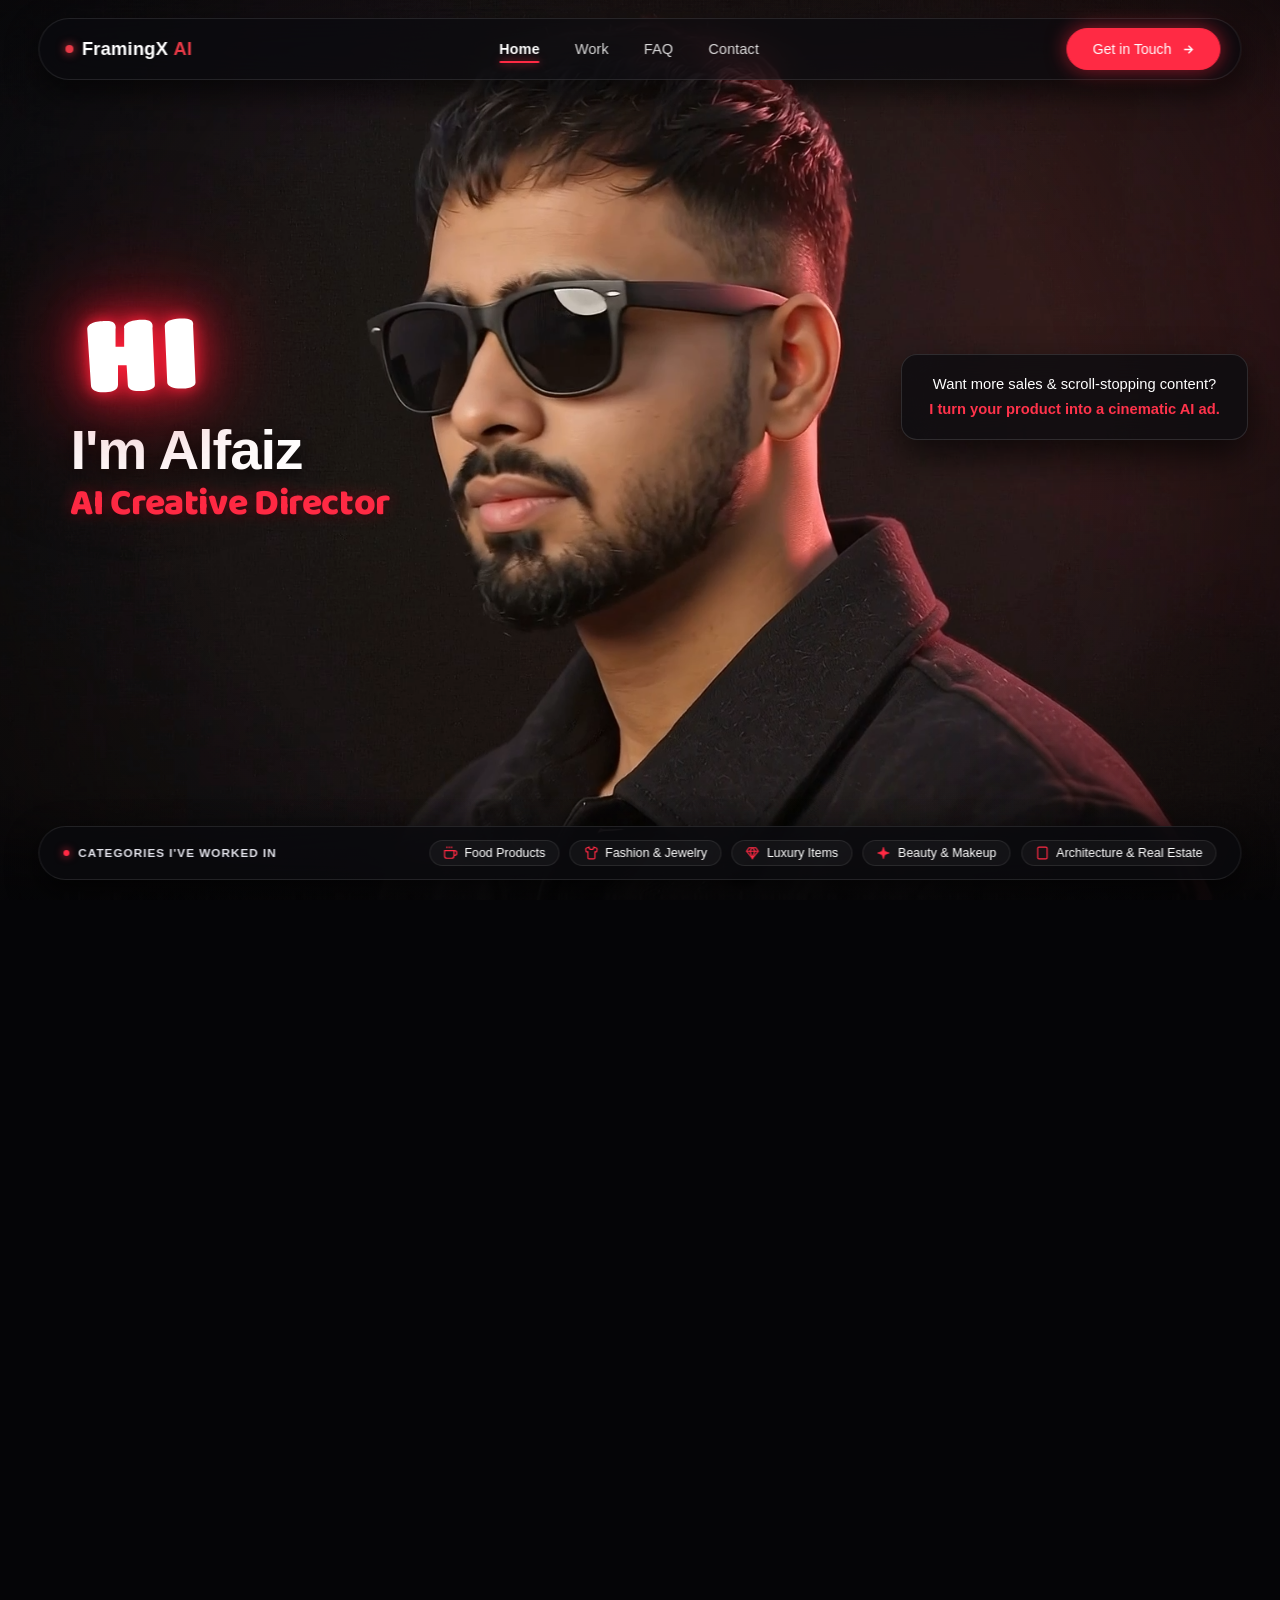
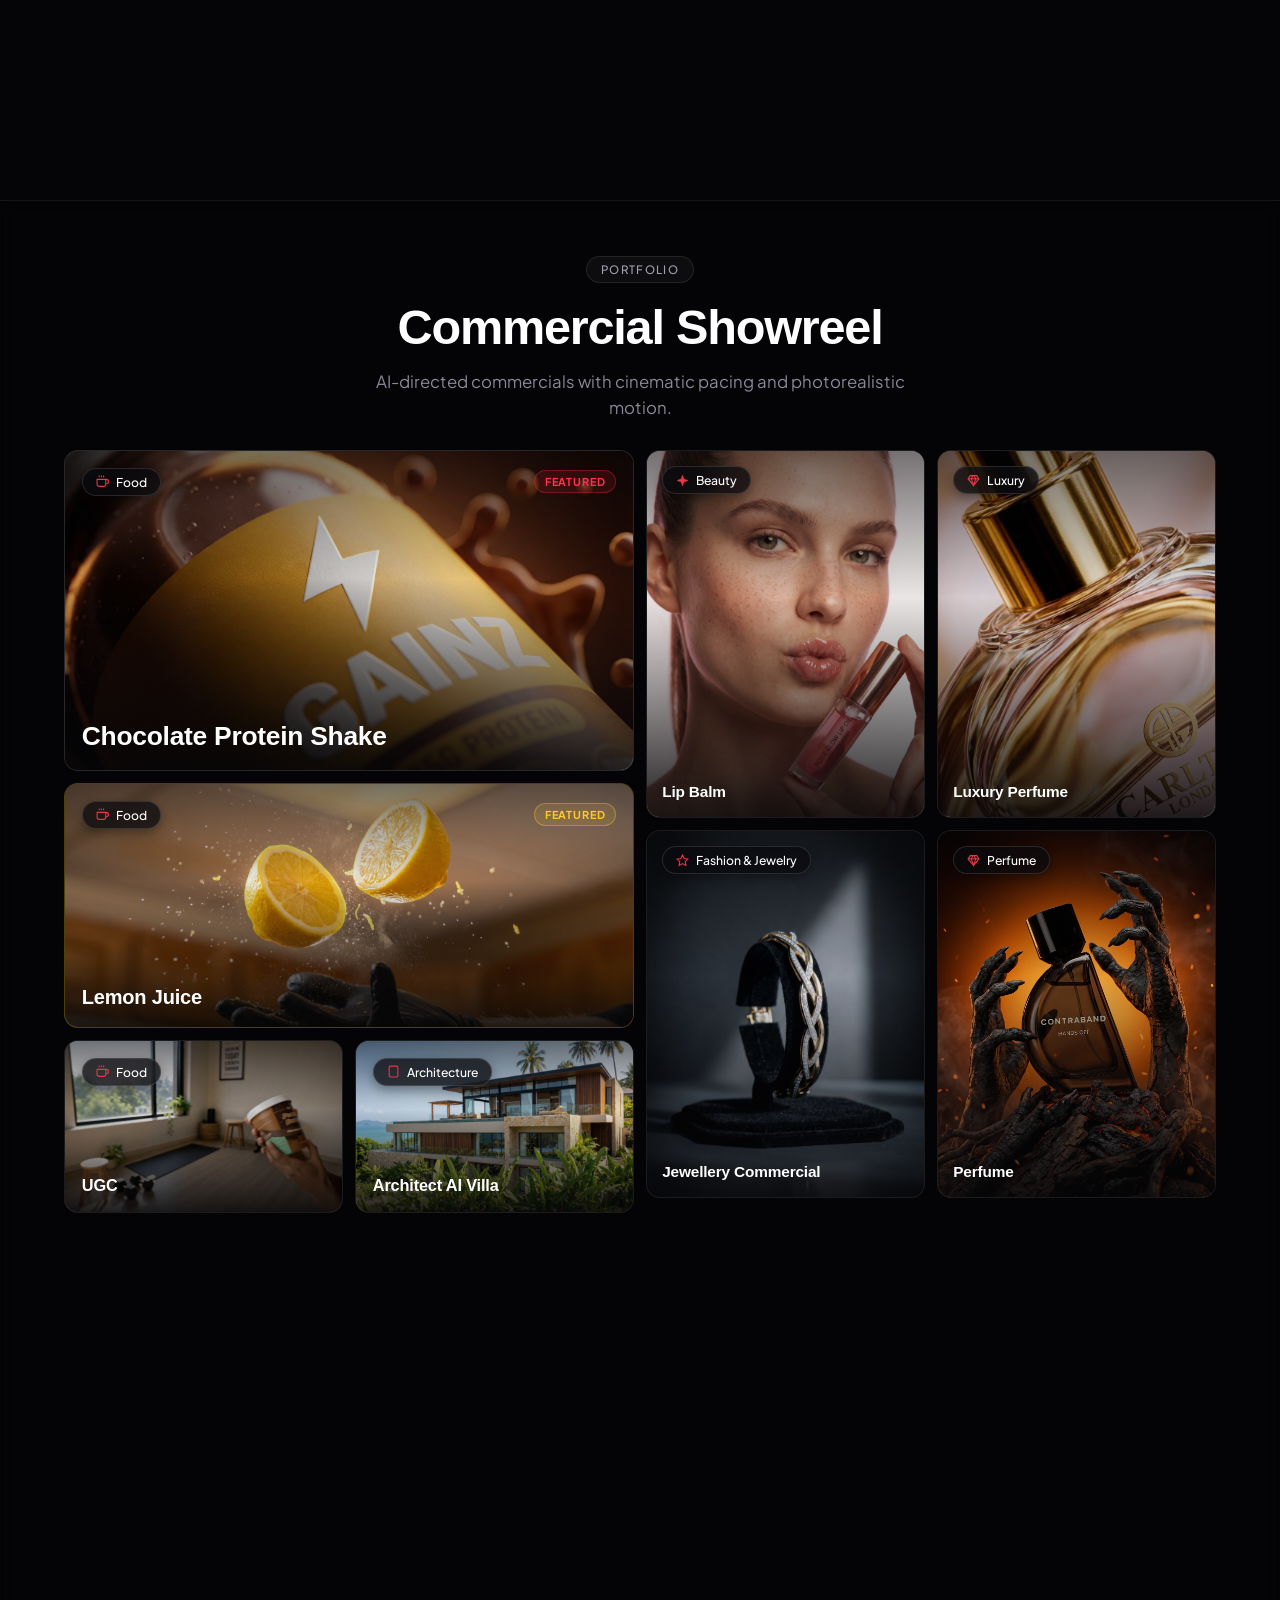
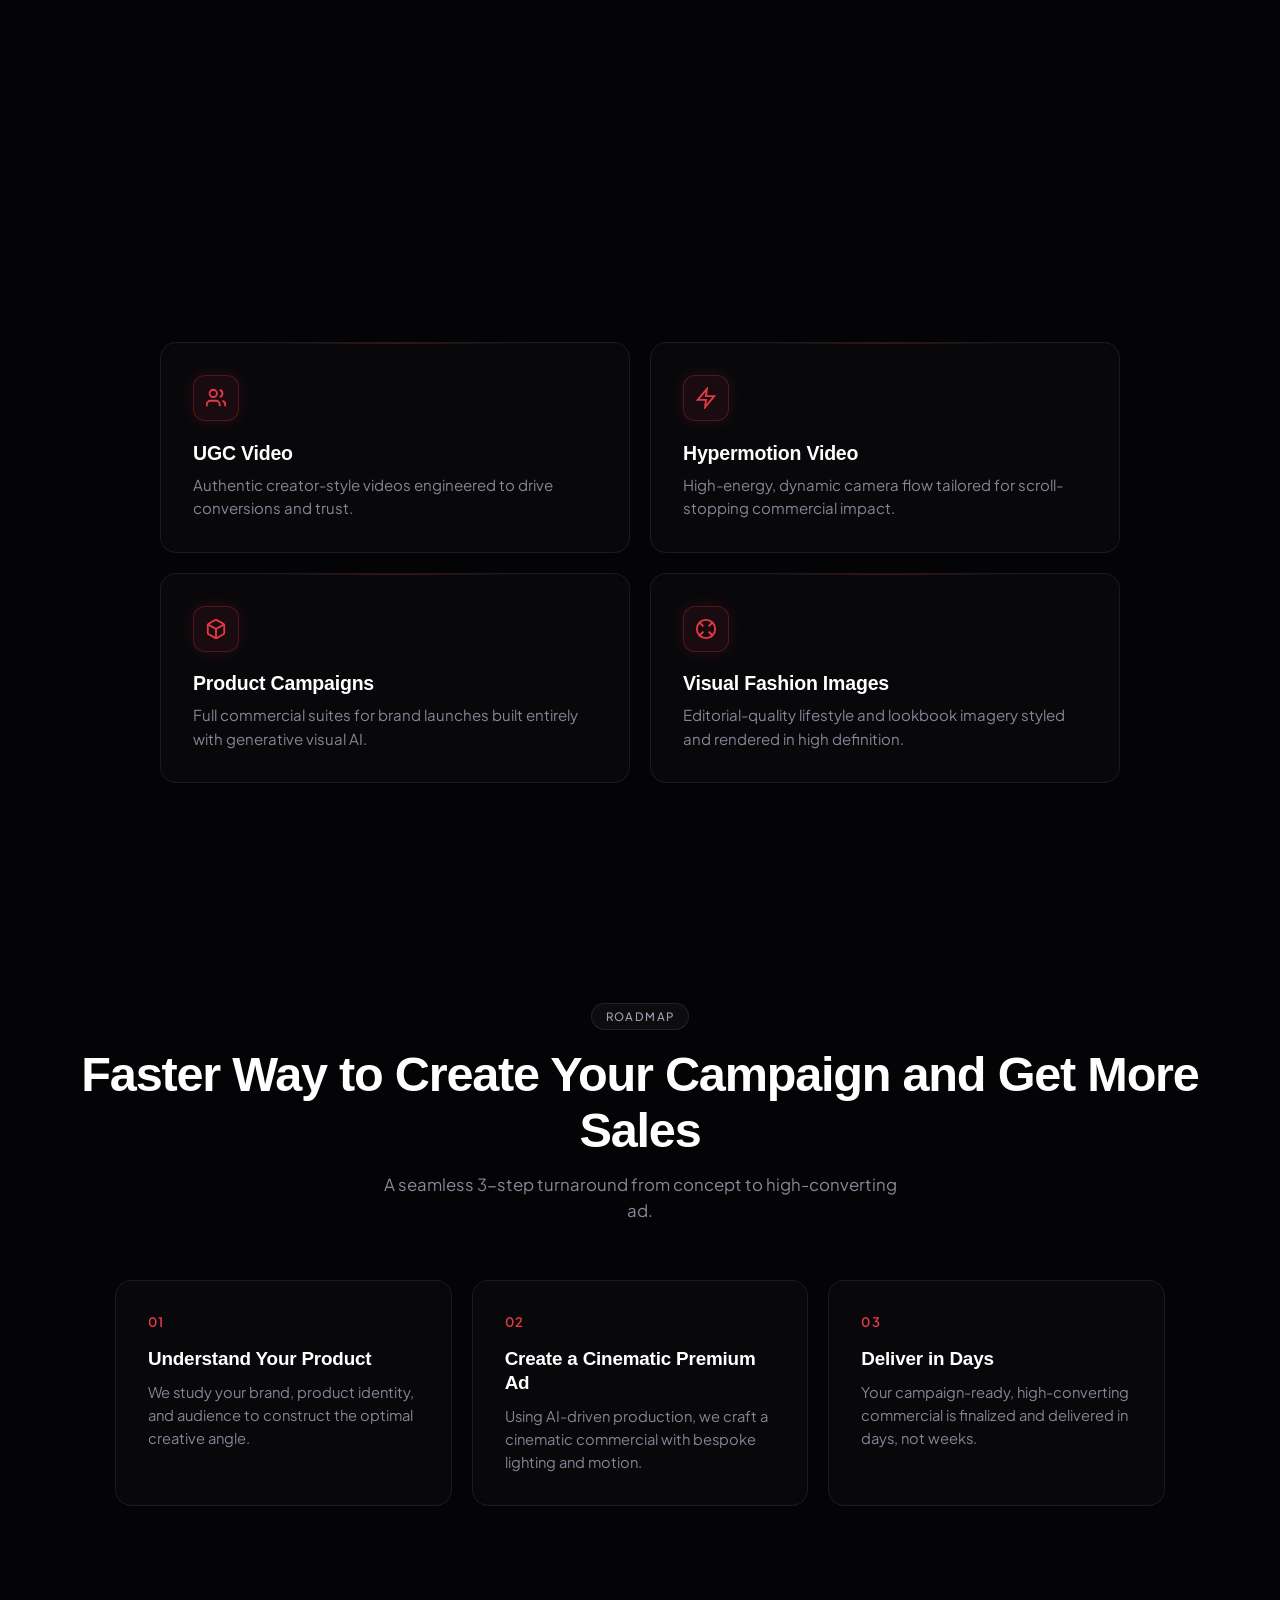
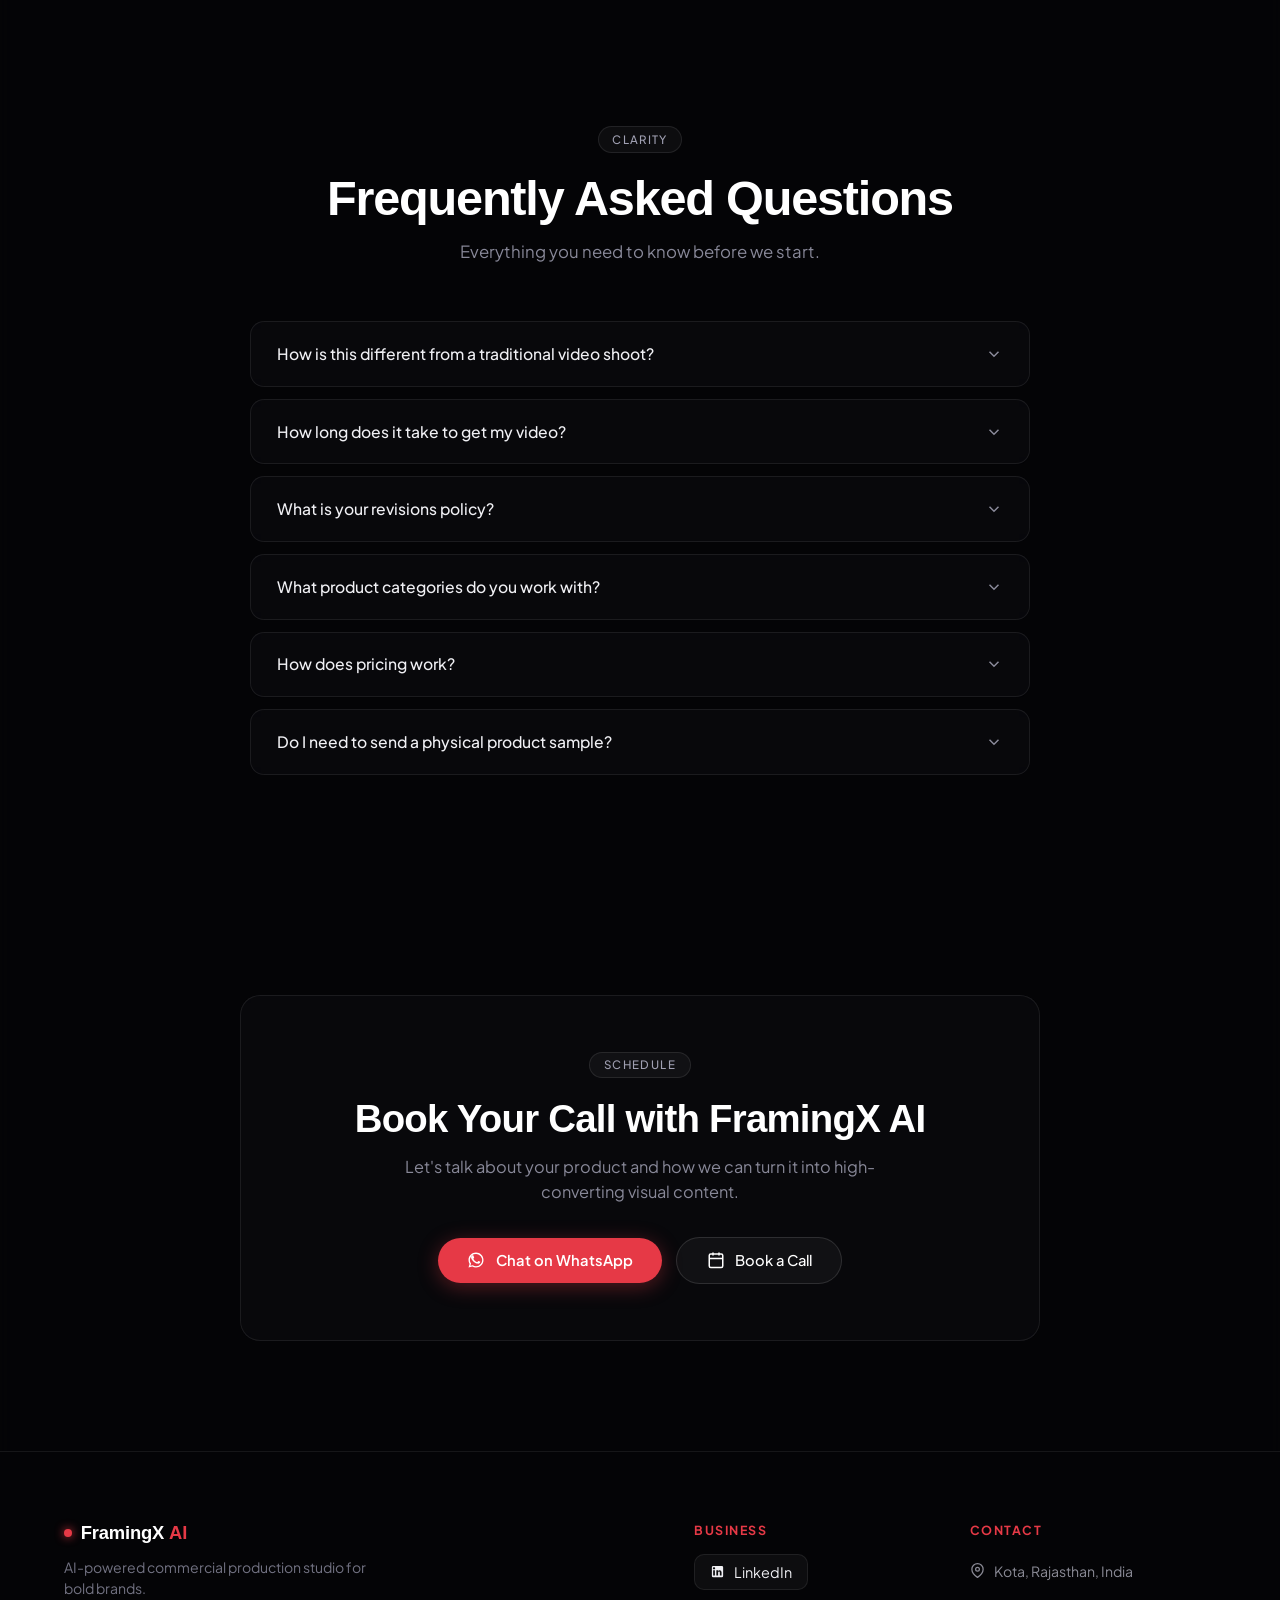
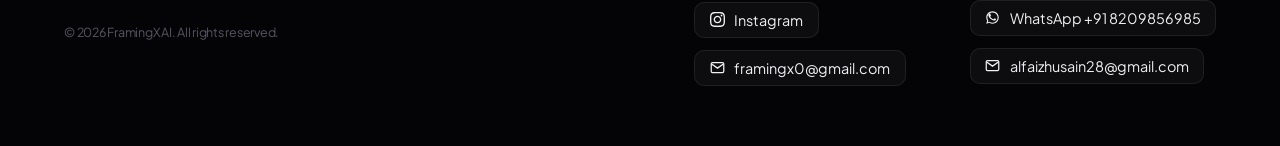
==== commit 6a28f5aa: "Performance pass: RAF hero throttling, lazy-loading, off-thread decoding, thumbnail compression" ====
--- a/index.html
+++ b/index.html
@@ -146,8 +146,8 @@
           
           <!-- Tile 1: 1 Large HERO Tile (Horizontal, Chocolate Protein Shake) -->
           <div class="bento-slot tile-hero" data-slot="1">
-            <img class="card-thumb-poster" src="thumbnails/chocolate_shake.png" alt="Chocolate Protein Shake" loading="eager">
-            <video class="card-video-bg" src="Chocolate protien shake.mp4" poster="thumbnails/chocolate_shake.png" muted loop playsinline preload="metadata"></video>
+            <img class="card-thumb-poster" src="thumbnails/chocolate_shake.png" alt="Chocolate Protein Shake" loading="lazy">
+            <video class="card-video-bg" src="Chocolate protien shake.mp4" poster="thumbnails/chocolate_shake.png" muted loop playsinline preload="none"></video>
             <div class="bento-slot-content">
               <div class="bento-slot-top">
                 <div class="category-chip tile-chip">
@@ -164,8 +164,8 @@
 
           <!-- Tile 2: Vertical Tile (Portrait, Lip Balm) -->
           <div class="bento-slot tile-vertical" data-slot="2">
-            <img class="card-thumb-poster" src="thumbnails/lip_balm.jpeg" alt="Lip Balm" loading="eager">
-            <video class="card-video-bg" src="Lip balm.mp4" poster="thumbnails/lip_balm.jpeg" muted loop playsinline preload="metadata"></video>
+            <img class="card-thumb-poster" src="thumbnails/lip_balm.jpeg" alt="Lip Balm" loading="lazy">
+            <video class="card-video-bg" src="Lip balm.mp4" poster="thumbnails/lip_balm.jpeg" muted loop playsinline preload="none"></video>
             <div class="bento-slot-content">
               <div class="bento-slot-top">
                 <div class="category-chip tile-chip">
@@ -181,8 +181,8 @@
 
           <!-- Tile 3: Vertical Tile (Portrait, Luxury Perfume) -->
           <div class="bento-slot tile-vertical" data-slot="3">
-            <img class="card-thumb-poster" src="thumbnails/luxury_perfume.jpg" alt="Luxury Perfume" loading="eager">
-            <video class="card-video-bg" src="Luxury perfume.mp4" poster="thumbnails/luxury_perfume.jpg" muted loop playsinline preload="metadata"></video>
+            <img class="card-thumb-poster" src="thumbnails/luxury_perfume.jpg" alt="Luxury Perfume" loading="lazy">
+            <video class="card-video-bg" src="Luxury perfume.mp4" poster="thumbnails/luxury_perfume.jpg" muted loop playsinline preload="none"></video>
             <div class="bento-slot-content">
               <div class="bento-slot-top">
                 <div class="category-chip tile-chip">
@@ -198,8 +198,8 @@
 
           <!-- Tile 4: Medium-Featured Horizontal Tile (Lemon Juice) -->
           <div class="bento-slot tile-horizontal tile-lemon-featured" data-slot="4">
-            <img class="card-thumb-poster" src="thumbnails/lemon_juice.jpeg" alt="Lemon Juice" loading="eager">
-            <video class="card-video-bg" src="Lemon juise.mp4" poster="thumbnails/lemon_juice.jpeg" muted loop playsinline preload="metadata"></video>
+            <img class="card-thumb-poster" src="thumbnails/lemon_juice.jpeg" alt="Lemon Juice" loading="lazy">
+            <video class="card-video-bg" src="Lemon juise.mp4" poster="thumbnails/lemon_juice.jpeg" muted loop playsinline preload="none"></video>
             <div class="bento-slot-content">
               <div class="bento-slot-top">
                 <div class="category-chip tile-chip">
@@ -216,8 +216,8 @@
 
           <!-- Tile 5: Vertical Tile (Portrait, Jewellery Commercial) -->
           <div class="bento-slot tile-vertical" data-slot="5">
-            <img class="card-thumb-poster" src="thumbnails/jewelry.jpeg" alt="Jewellery Commercial" loading="eager">
-            <video class="card-video-bg" src="Jwellery commercial.mp4" poster="thumbnails/jewelry.jpeg" muted loop playsinline preload="metadata"></video>
+            <img class="card-thumb-poster" src="thumbnails/jewelry.jpeg" alt="Jewellery Commercial" loading="lazy">
+            <video class="card-video-bg" src="Jwellery commercial.mp4" poster="thumbnails/jewelry.jpeg" muted loop playsinline preload="none"></video>
             <div class="bento-slot-content">
               <div class="bento-slot-top">
                 <div class="category-chip tile-chip">
@@ -233,8 +233,8 @@
 
           <!-- Tile 6: Vertical Tile (Portrait, Perfume) -->
           <div class="bento-slot tile-vertical" data-slot="6">
-            <img class="card-thumb-poster" src="thumbnails/perfume_alt.jpeg" alt="Perfume" loading="eager">
-            <video class="card-video-bg" src="Perfume .mp4" poster="thumbnails/perfume_alt.jpeg" muted loop playsinline preload="metadata"></video>
+            <img class="card-thumb-poster" src="thumbnails/perfume_alt.jpeg" alt="Perfume" loading="lazy">
+            <video class="card-video-bg" src="Perfume .mp4" poster="thumbnails/perfume_alt.jpeg" muted loop playsinline preload="none"></video>
             <div class="bento-slot-content">
               <div class="bento-slot-top">
                 <div class="category-chip tile-chip">
@@ -250,8 +250,8 @@
 
           <!-- Tile 7: Normal Horizontal Tile (Landscape, UGC) -->
           <div class="bento-slot tile-horizontal" data-slot="7">
-            <img class="card-thumb-poster" src="thumbnails/ugc_video.jpg" alt="UGC" loading="eager">
-            <video class="card-video-bg" src="UGC video.mp4" poster="thumbnails/ugc_video.jpg" muted loop playsinline preload="metadata"></video>
+            <img class="card-thumb-poster" src="thumbnails/ugc_video.jpg" alt="UGC" loading="lazy">
+            <video class="card-video-bg" src="UGC video.mp4" poster="thumbnails/ugc_video.jpg" muted loop playsinline preload="none"></video>
             <div class="bento-slot-content">
               <div class="bento-slot-top">
                 <div class="category-chip tile-chip">
@@ -267,8 +267,8 @@
 
           <!-- Tile 8: Normal Horizontal Tile (Landscape, Architect AI Villa) -->
           <div class="bento-slot tile-horizontal" data-slot="8">
-            <img class="card-thumb-poster" src="thumbnails/ai_villa.png" alt="Architect AI Villa" loading="eager">
-            <video class="card-video-bg" src="AI villa edit.mp4" poster="thumbnails/ai_villa.png" muted loop playsinline preload="metadata"></video>
+            <img class="card-thumb-poster" src="thumbnails/ai_villa.png" alt="Architect AI Villa" loading="lazy">
+            <video class="card-video-bg" src="AI villa edit.mp4" poster="thumbnails/ai_villa.png" muted loop playsinline preload="none"></video>
             <div class="bento-slot-content">
               <div class="bento-slot-top">
                 <div class="category-chip tile-chip">
--- a/style.css
+++ b/style.css
@@ -2,9 +2,7 @@
    FramingX AI — Dark & Cinematic Portfolio Stylesheet
    ========================================================================== */
 
-@import url('https://fonts.googleapis.com/css2?family=Baloo+2:wght@700;800&family=Plus+Jakarta+Sans:wght@400;500;600;700;800&family=Quicksand:wght@700&display=swap');
-@import url('https://api.fontshare.com/v2/css?f[]=clash-display@200,300,400,500,600,700&display=swap');
-@import url('https://api.fontshare.com/v2/css?f[]=general-sans@200,300,400,500,600,700&display=swap');
+
 
 :root {
   --bg-core: #050507;
@@ -164,12 +162,14 @@
   z-index: 1;
   pointer-events: none;
   overflow: hidden;
+  transform: translateZ(0);
 }
 
 #hero-canvas {
   width: 100%;
   height: 100%;
   display: block;
+  transform: translateZ(0);
 }
 
 .hero-canvas-vignette {
@@ -598,12 +598,13 @@
 .reveal-item {
   opacity: 0;
   transform: translateY(24px);
-  transition: opacity 0.7s var(--ease-cinematic), transform 0.7s var(--ease-cinematic);
-}
-
-.reveal-item.revealed {
+}
+
+.reveal-item.revealed,
+.reveal-item.is-revealed {
   opacity: 1;
   transform: translateY(0);
+  transition: opacity 0.7s var(--ease-cinematic), transform 0.7s var(--ease-cinematic);
 }
 
 /* Shared Buttons */
@@ -694,6 +695,14 @@
   background: rgba(255, 255, 255, 0.09);
   border-color: rgba(255, 255, 255, 0.24);
   transform: translateY(-2px);
+}
+
+.pill-btn:active,
+.btn-whatsapp-primary:active,
+.btn-secondary-outline:active,
+.btn-secondary-glow:active {
+  transform: translateY(0) scale(0.98);
+  transition-duration: 0.1s;
 }
 
 /* --------------------------------------------------------------------------
@@ -1555,6 +1564,15 @@
   overflow-y: auto;
   box-shadow: 0 30px 80px rgba(0, 0, 0, 0.9);
   font-family: var(--font-text);
+  transform: scale(0.96) translateY(12px);
+  opacity: 0;
+  transition: transform 0.32s var(--ease-cinematic), opacity 0.32s ease;
+  will-change: transform, opacity;
+}
+
+.modal-backdrop.active .modal-dialog {
+  transform: scale(1) translateY(0);
+  opacity: 1;
 }
 
 .modal-video-dialog {
@@ -1710,6 +1728,7 @@
   overflow: hidden;
   border: 1px solid rgba(255, 255, 255, 0.08);
   position: relative;
+  animation: tabFadeIn 0.24s var(--ease-cinematic) both;
 }
 
 .gallery-item img, .gallery-item .gallery-mockup {
@@ -1740,6 +1759,12 @@
   height: 220px;
   cursor: pointer;
   transition: transform 0.28s ease, border-color 0.28s ease, box-shadow 0.28s ease;
+  animation: tabFadeIn 0.24s var(--ease-cinematic) both;
+}
+
+@keyframes tabFadeIn {
+  from { opacity: 0; transform: translateY(6px); }
+  to { opacity: 1; transform: translateY(0); }
 }
 
 .gallery-video-item:hover {
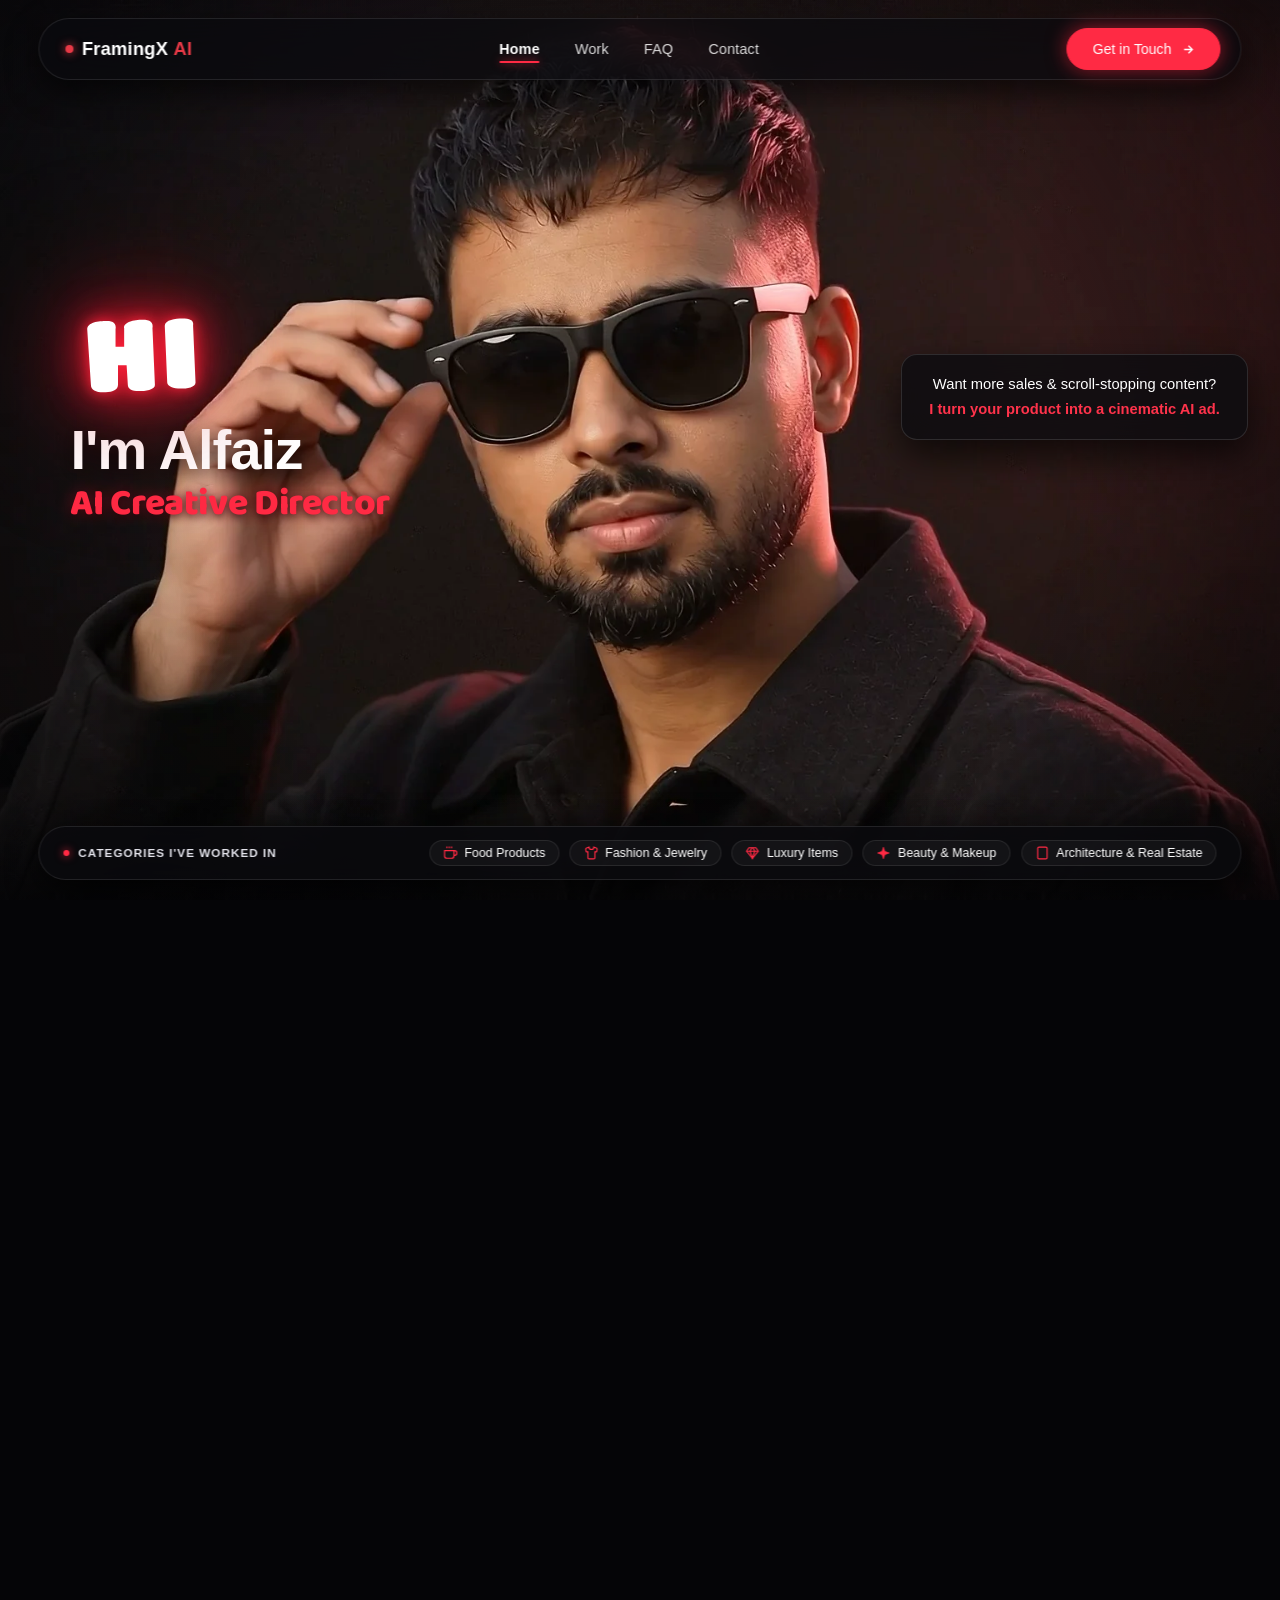
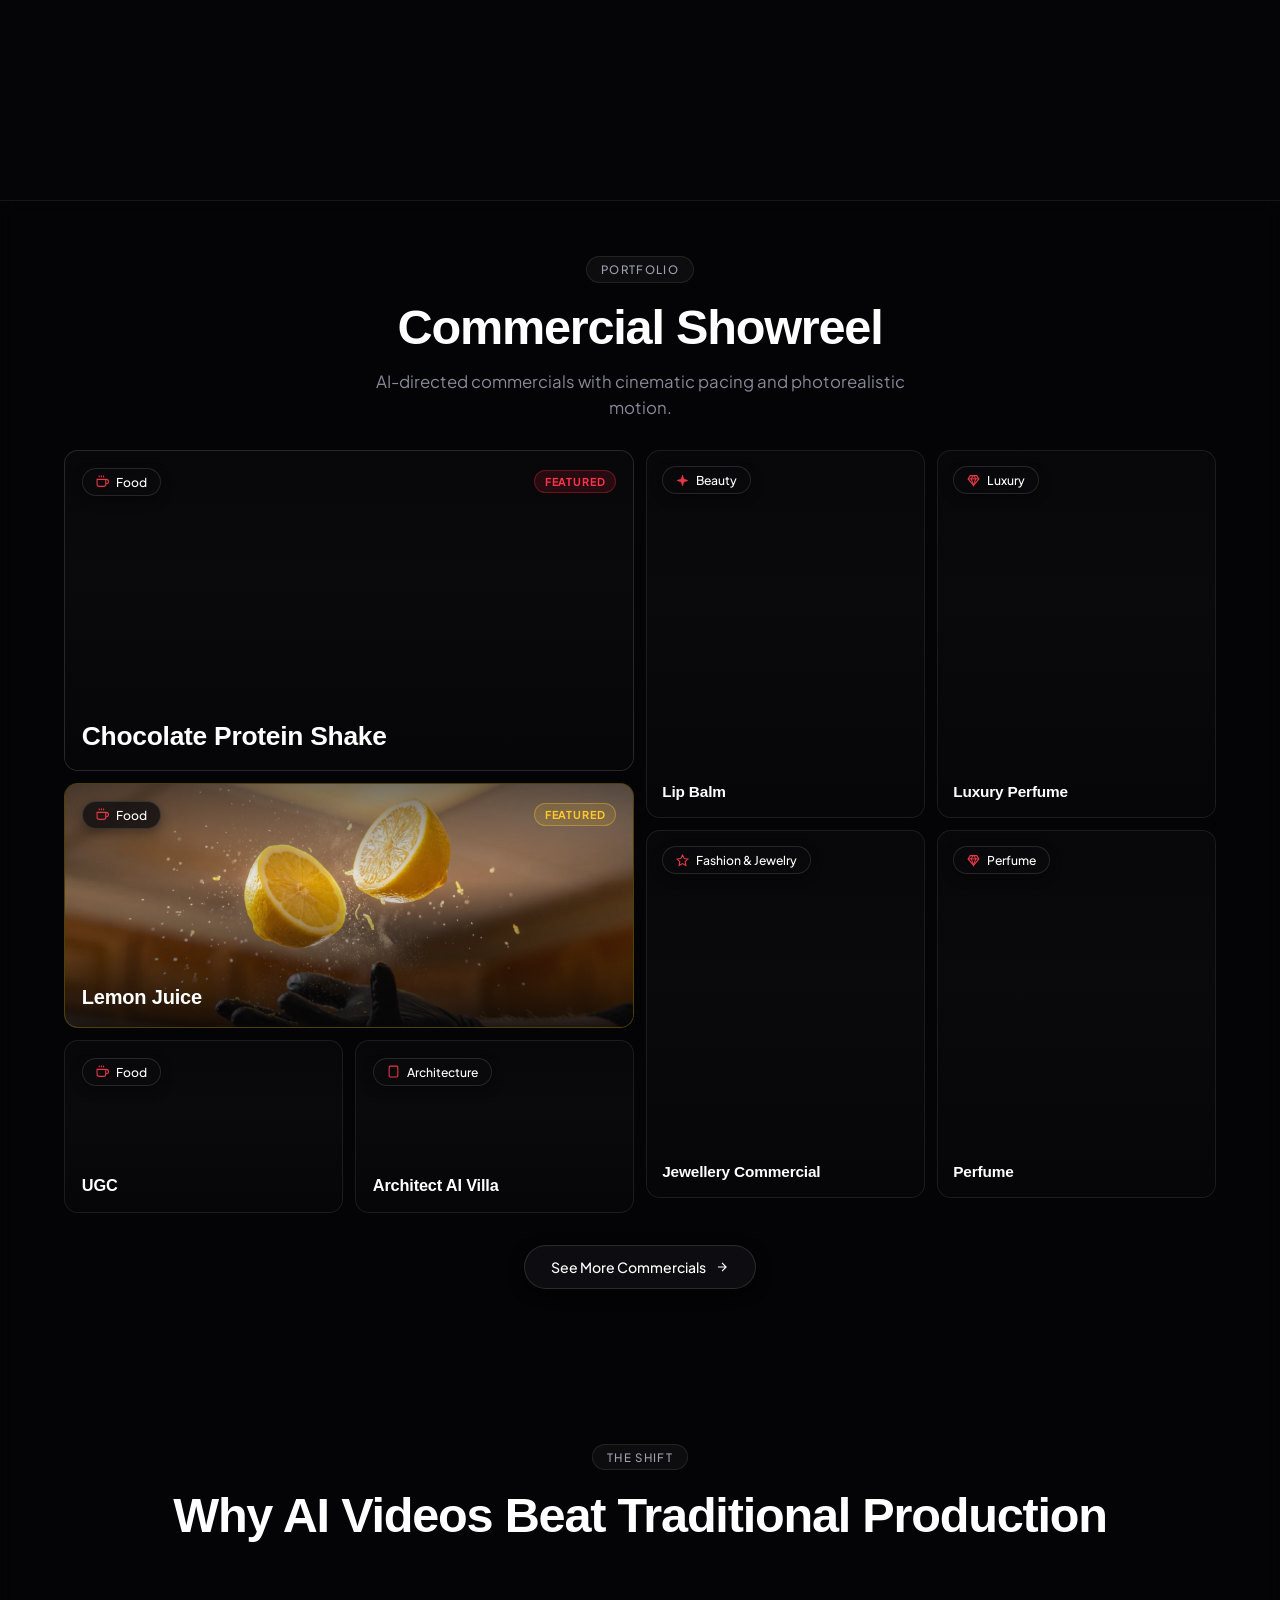
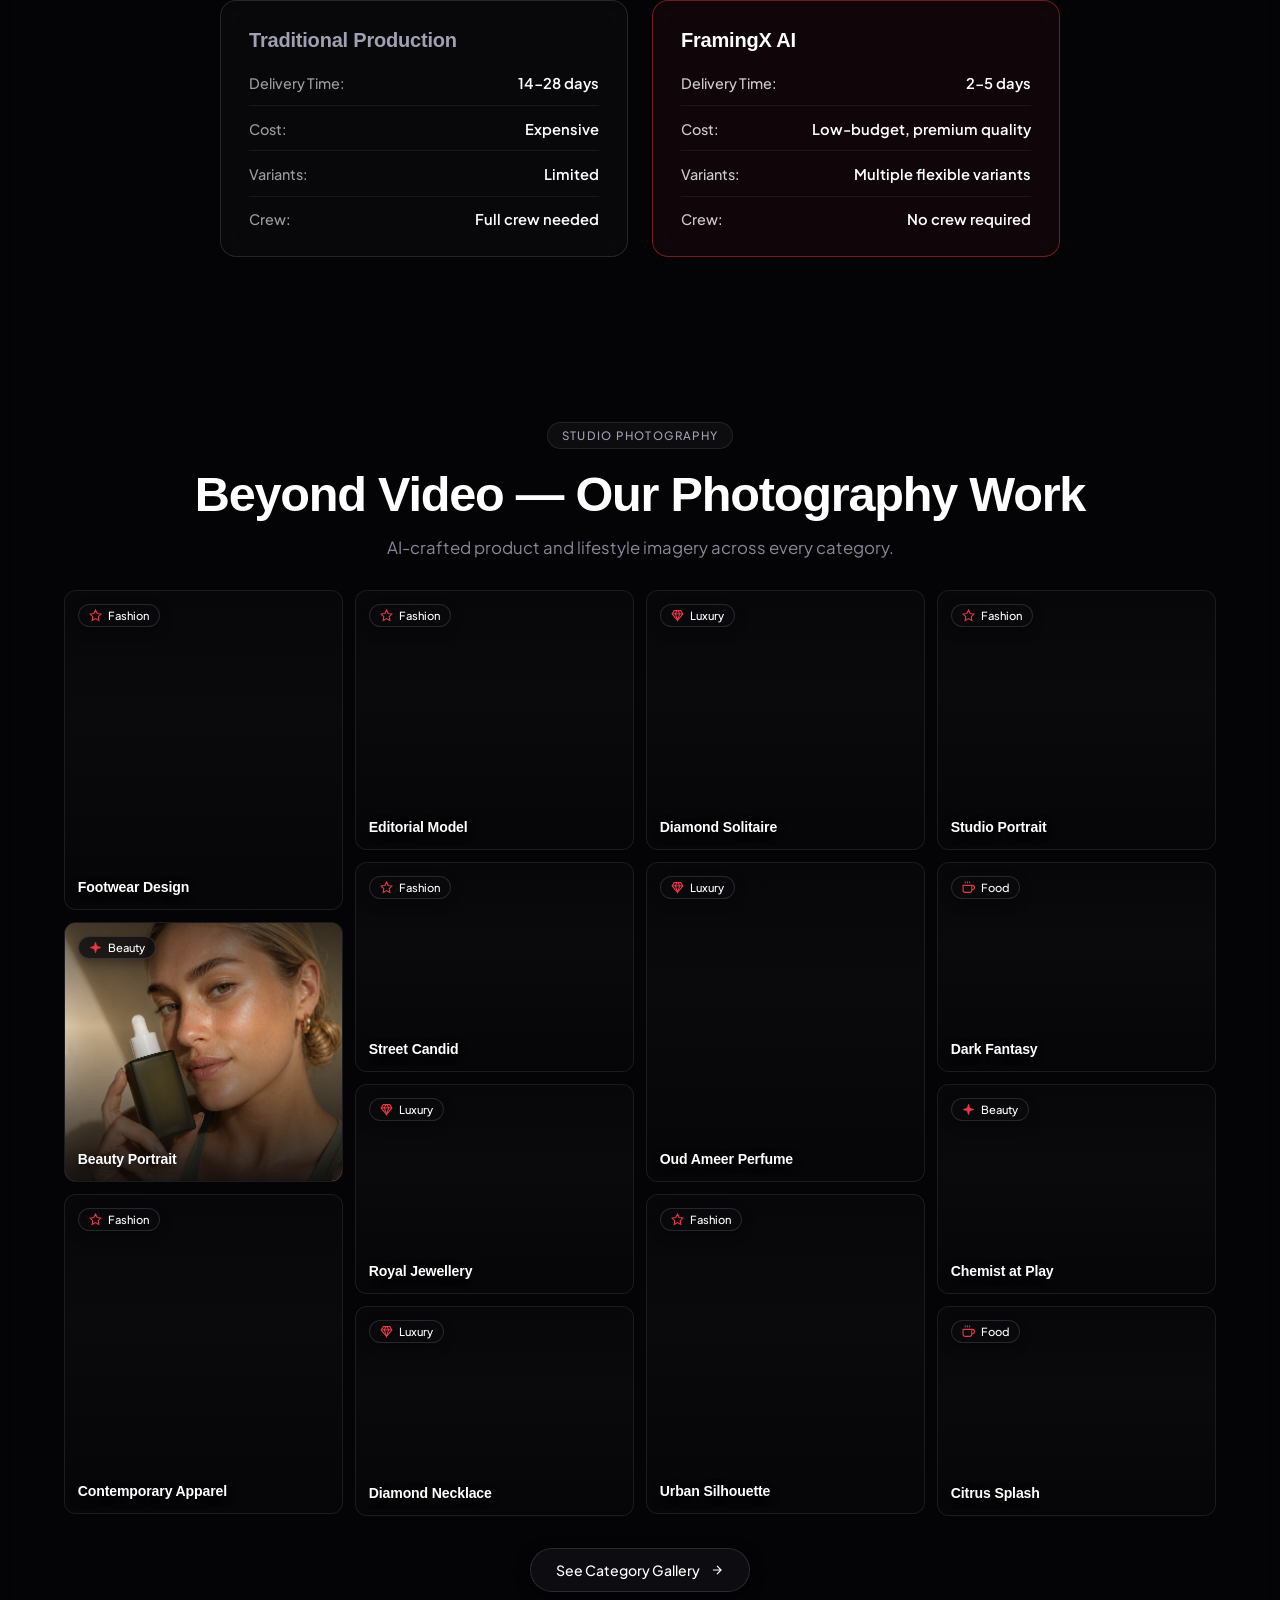
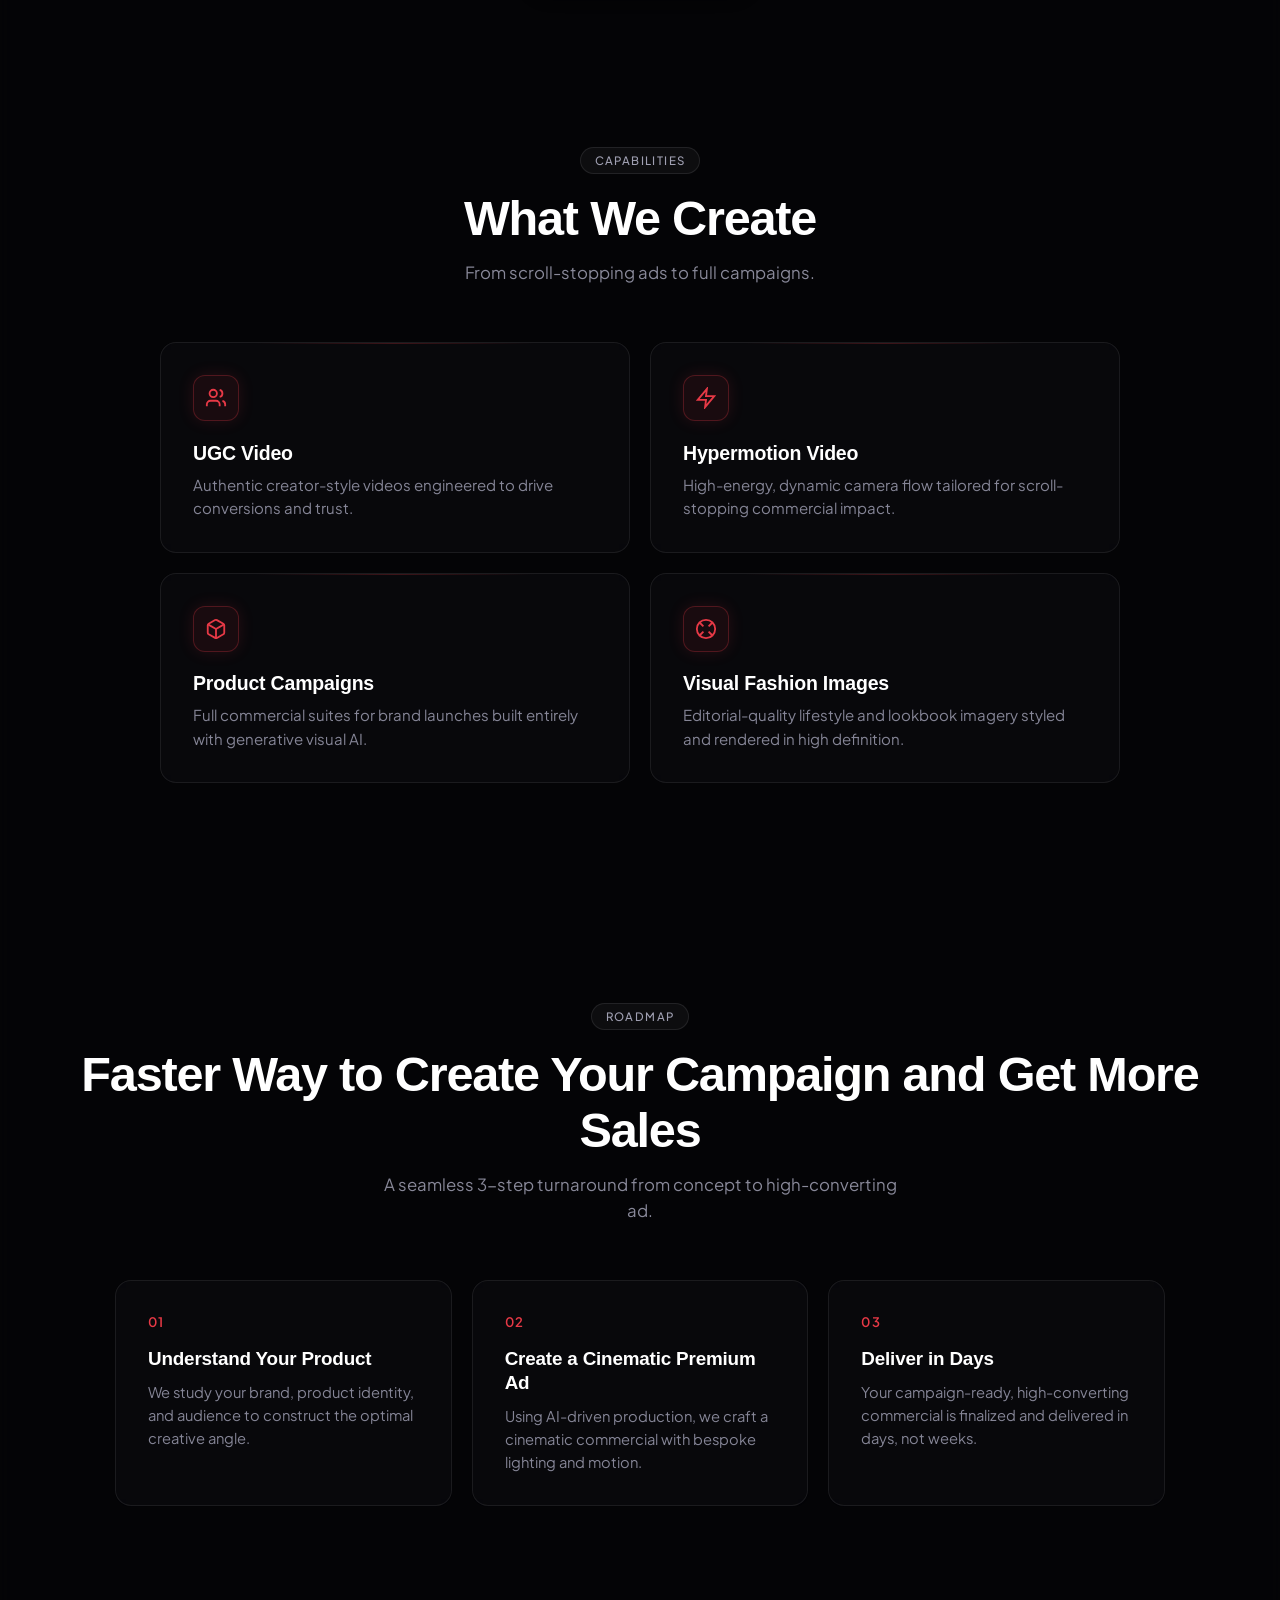
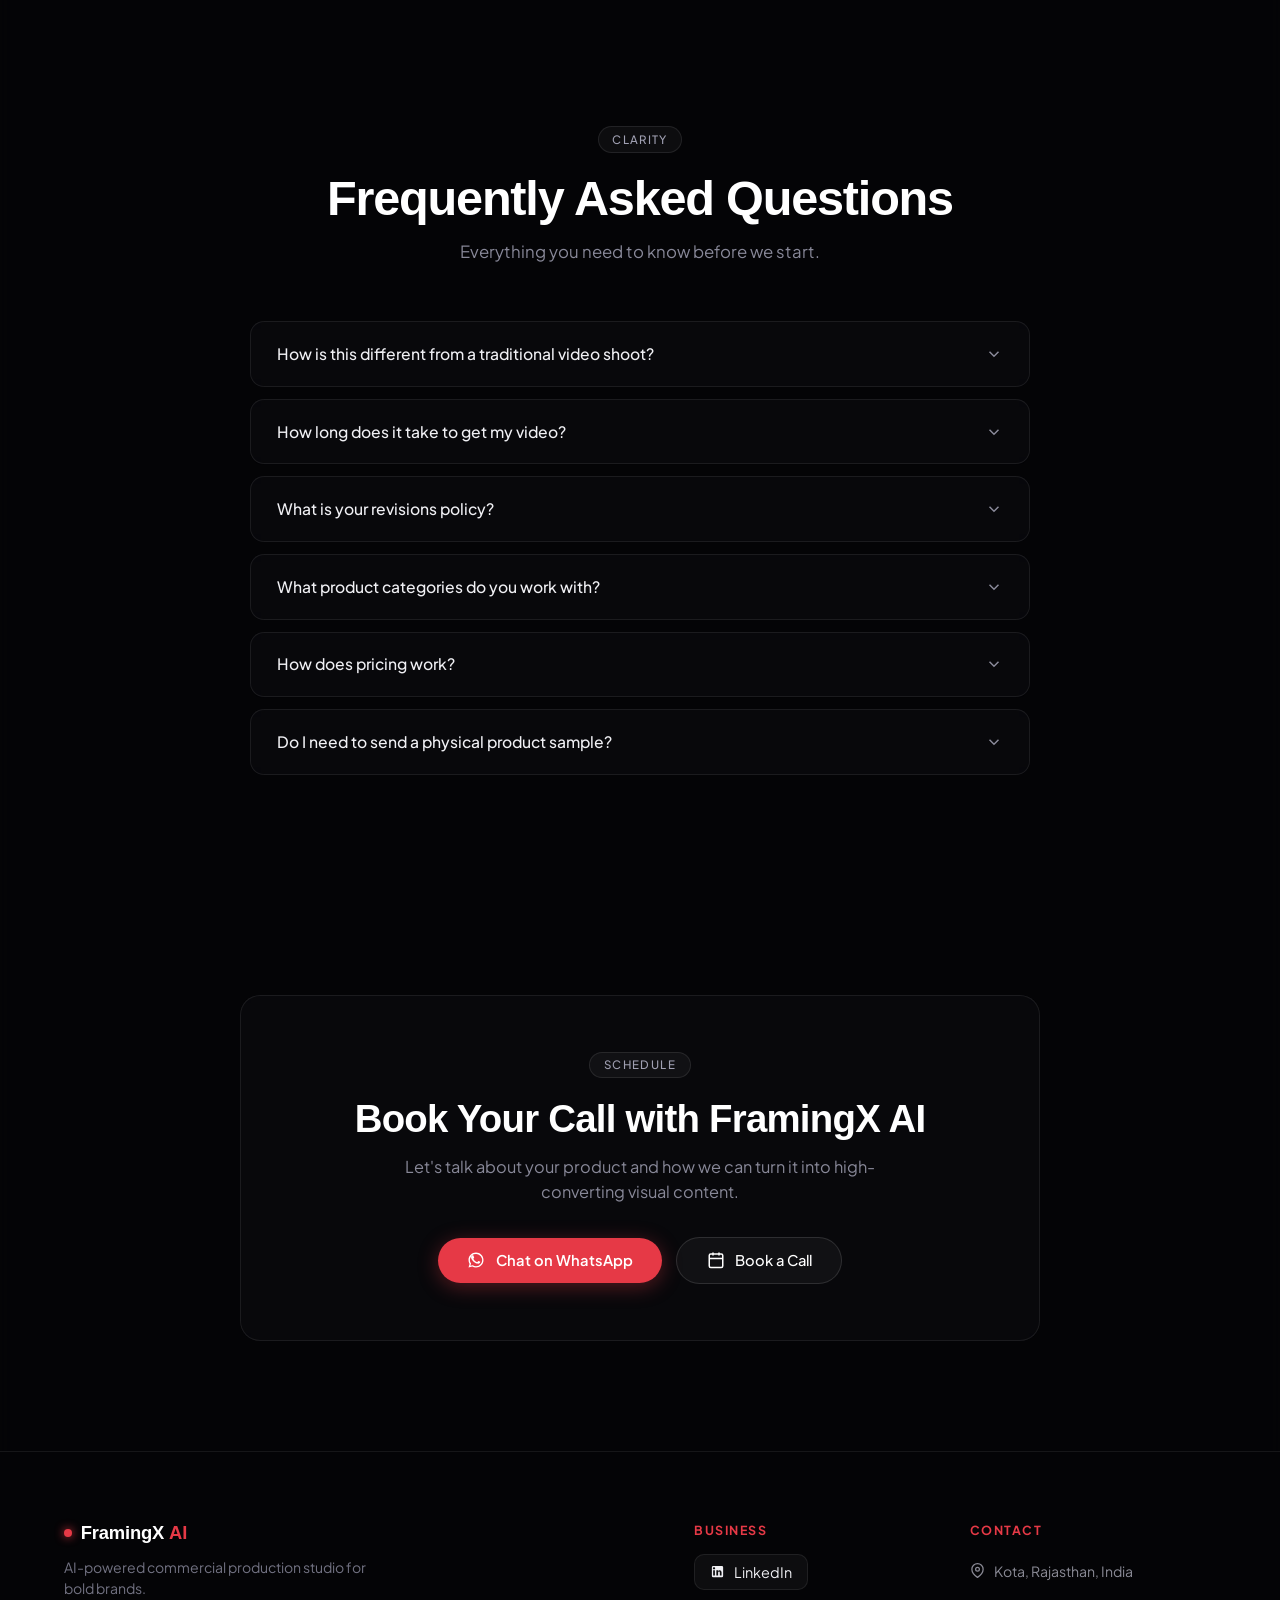
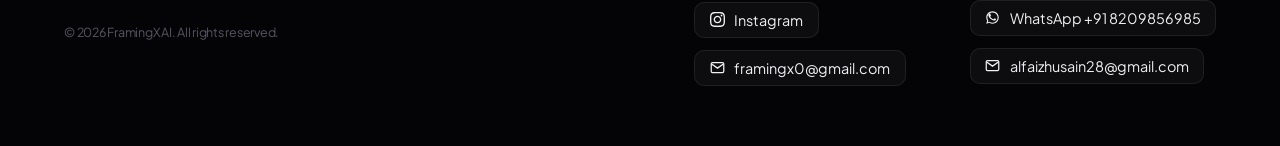
==== commit 067d9ab7: "Upload complete FramingX project" ====
--- a/index.html
+++ b/index.html
@@ -5,14 +5,15 @@
   <meta name="viewport" content="width=device-width, initial-scale=1.0">
   <title>FramingX AI — Cinematic AI Video & Commercial Producer | Alfaiz</title>
   
-  <!-- Fonts: Clash Display & General Sans & Baloo 2 (Hero) & Google Fonts Plus Jakarta Sans (Non-Hero) -->
+  <!-- Fonts & CDN Preconnects -->
   <link rel="icon" href="data:image/svg+xml,<svg xmlns=%22http://www.w3.org/2000/svg%22 viewBox=%220 0 100 100%22><text y=%22.9em%22 font-size=%2290%22>⚡</text></svg>">
-  <link rel="preconnect" href="https://api.fontshare.com">
+  <link rel="preconnect" href="https://api.fontshare.com" crossorigin>
   <link rel="stylesheet" href="https://api.fontshare.com/v2/css?f[]=clash-display@200,300,400,500,600,700&display=swap">
   <link rel="stylesheet" href="https://api.fontshare.com/v2/css?f[]=general-sans@200,300,400,500,600,700&display=swap">
   <link rel="preconnect" href="https://fonts.googleapis.com">
   <link rel="preconnect" href="https://fonts.gstatic.com" crossorigin>
   <link rel="stylesheet" href="https://fonts.googleapis.com/css2?family=Baloo+2:wght@700;800&family=Plus+Jakarta+Sans:wght@400;500;600;700;800&family=Quicksand:wght@700&display=swap">
+  <link rel="preconnect" href="https://cdnjs.cloudflare.com" crossorigin>
   
   <link rel="stylesheet" href="style.css">
 </head>
@@ -66,7 +67,7 @@
   <section class="hero-scroll-track" id="hero">
     <!-- Static Hero Background for Mobile (<= 768px, no scroll-scrub) -->
     <div class="mobile-hero-bg" aria-hidden="true">
-      <img class="mobile-hero-img" src="My vid/frame_0041_4.00s.png" alt="Alfaiz - AI Creative Director" loading="eager" fetchpriority="high">
+      <img class="mobile-hero-img" src="assets/all photos/My vid/frame_0041_4.00s.webp" alt="Alfaiz - AI Creative Director" width="1920" height="1080" loading="eager" fetchpriority="high">
       <div class="mobile-hero-overlay"></div>
     </div>
 
@@ -146,8 +147,8 @@
           
           <!-- Tile 1: 1 Large HERO Tile (Horizontal, Chocolate Protein Shake) -->
           <div class="bento-slot tile-hero" data-slot="1">
-            <img class="card-thumb-poster" src="thumbnails/chocolate_shake.png" alt="Chocolate Protein Shake" loading="lazy">
-            <video class="card-video-bg" src="Chocolate protien shake.mp4" poster="thumbnails/chocolate_shake.png" muted loop playsinline preload="none"></video>
+            <img class="card-thumb-poster" src="assets/all photos/chocolate_shake.webp" alt="Chocolate Protein Shake" width="1600" height="892" loading="lazy" decoding="async">
+            <video class="card-video-bg" src="assets/all vid/Chocolate protien shake.mp4" poster="assets/all photos/chocolate_shake.webp" muted loop playsinline preload="none"></video>
             <div class="bento-slot-content">
               <div class="bento-slot-top">
                 <div class="category-chip tile-chip">
@@ -164,8 +165,8 @@
 
           <!-- Tile 2: Vertical Tile (Portrait, Lip Balm) -->
           <div class="bento-slot tile-vertical" data-slot="2">
-            <img class="card-thumb-poster" src="thumbnails/lip_balm.jpeg" alt="Lip Balm" loading="lazy">
-            <video class="card-video-bg" src="Lip balm.mp4" poster="thumbnails/lip_balm.jpeg" muted loop playsinline preload="none"></video>
+            <img class="card-thumb-poster" src="assets/all photos/lip_balm.webp" alt="Lip Balm" width="893" height="1600" loading="lazy" decoding="async">
+            <video class="card-video-bg" src="assets/all vid/Lip balm.mp4" poster="assets/all photos/lip_balm.webp" muted loop playsinline preload="none"></video>
             <div class="bento-slot-content">
               <div class="bento-slot-top">
                 <div class="category-chip tile-chip">
@@ -181,8 +182,8 @@
 
           <!-- Tile 3: Vertical Tile (Portrait, Luxury Perfume) -->
           <div class="bento-slot tile-vertical" data-slot="3">
-            <img class="card-thumb-poster" src="thumbnails/luxury_perfume.jpg" alt="Luxury Perfume" loading="lazy">
-            <video class="card-video-bg" src="Luxury perfume.mp4" poster="thumbnails/luxury_perfume.jpg" muted loop playsinline preload="none"></video>
+            <img class="card-thumb-poster" src="assets/all photos/luxury_perfume.webp" alt="Luxury Perfume" width="720" height="1280" loading="lazy" decoding="async">
+            <video class="card-video-bg" src="assets/all vid/Luxury perfume.mp4" poster="assets/all photos/luxury_perfume.webp" muted loop playsinline preload="none"></video>
             <div class="bento-slot-content">
               <div class="bento-slot-top">
                 <div class="category-chip tile-chip">
@@ -198,8 +199,8 @@
 
           <!-- Tile 4: Medium-Featured Horizontal Tile (Lemon Juice) -->
           <div class="bento-slot tile-horizontal tile-lemon-featured" data-slot="4">
-            <img class="card-thumb-poster" src="thumbnails/lemon_juice.jpeg" alt="Lemon Juice" loading="lazy">
-            <video class="card-video-bg" src="Lemon juise.mp4" poster="thumbnails/lemon_juice.jpeg" muted loop playsinline preload="none"></video>
+            <img class="card-thumb-poster" src="assets/all photos/lemon_juice.webp" alt="Lemon Juice" width="1600" height="893" loading="lazy" decoding="async">
+            <video class="card-video-bg" src="assets/all vid/Lemon juise.mp4" poster="assets/all photos/lemon_juice.webp" muted loop playsinline preload="none"></video>
             <div class="bento-slot-content">
               <div class="bento-slot-top">
                 <div class="category-chip tile-chip">
@@ -216,8 +217,8 @@
 
           <!-- Tile 5: Vertical Tile (Portrait, Jewellery Commercial) -->
           <div class="bento-slot tile-vertical" data-slot="5">
-            <img class="card-thumb-poster" src="thumbnails/jewelry.jpeg" alt="Jewellery Commercial" loading="lazy">
-            <video class="card-video-bg" src="Jwellery commercial.mp4" poster="thumbnails/jewelry.jpeg" muted loop playsinline preload="none"></video>
+            <img class="card-thumb-poster" src="assets/all photos/jewelry.webp" alt="Jewellery Commercial" width="893" height="1600" loading="lazy" decoding="async">
+            <video class="card-video-bg" src="assets/all vid/Jwellery commercial.mp4" poster="assets/all photos/jewelry.webp" muted loop playsinline preload="none"></video>
             <div class="bento-slot-content">
               <div class="bento-slot-top">
                 <div class="category-chip tile-chip">
@@ -233,8 +234,8 @@
 
           <!-- Tile 6: Vertical Tile (Portrait, Perfume) -->
           <div class="bento-slot tile-vertical" data-slot="6">
-            <img class="card-thumb-poster" src="thumbnails/perfume_alt.jpeg" alt="Perfume" loading="lazy">
-            <video class="card-video-bg" src="Perfume .mp4" poster="thumbnails/perfume_alt.jpeg" muted loop playsinline preload="none"></video>
+            <img class="card-thumb-poster" src="assets/all photos/perfume_alt.webp" alt="Perfume" width="893" height="1600" loading="lazy" decoding="async">
+            <video class="card-video-bg" src="assets/all vid/Perfume .mp4" poster="assets/all photos/perfume_alt.webp" muted loop playsinline preload="none"></video>
             <div class="bento-slot-content">
               <div class="bento-slot-top">
                 <div class="category-chip tile-chip">
@@ -250,8 +251,8 @@
 
           <!-- Tile 7: Normal Horizontal Tile (Landscape, UGC) -->
           <div class="bento-slot tile-horizontal" data-slot="7">
-            <img class="card-thumb-poster" src="thumbnails/ugc_video.jpg" alt="UGC" loading="lazy">
-            <video class="card-video-bg" src="UGC video.mp4" poster="thumbnails/ugc_video.jpg" muted loop playsinline preload="none"></video>
+            <img class="card-thumb-poster" src="assets/all photos/ugc_video.webp" alt="UGC" width="1280" height="720" loading="lazy" decoding="async">
+            <video class="card-video-bg" src="assets/all vid/UGC video.mp4" poster="assets/all photos/ugc_video.webp" muted loop playsinline preload="none"></video>
             <div class="bento-slot-content">
               <div class="bento-slot-top">
                 <div class="category-chip tile-chip">
@@ -267,8 +268,8 @@
 
           <!-- Tile 8: Normal Horizontal Tile (Landscape, Architect AI Villa) -->
           <div class="bento-slot tile-horizontal" data-slot="8">
-            <img class="card-thumb-poster" src="thumbnails/ai_villa.png" alt="Architect AI Villa" loading="lazy">
-            <video class="card-video-bg" src="AI villa edit.mp4" poster="thumbnails/ai_villa.png" muted loop playsinline preload="none"></video>
+            <img class="card-thumb-poster" src="assets/all photos/ai_villa.webp" alt="Architect AI Villa" width="1600" height="1194" loading="lazy" decoding="async">
+            <video class="card-video-bg" src="assets/all vid/AI villa edit.mp4" poster="assets/all photos/ai_villa.webp" muted loop playsinline preload="none"></video>
             <div class="bento-slot-content">
               <div class="bento-slot-top">
                 <div class="category-chip tile-chip">
@@ -367,8 +368,8 @@
         <div class="photo-masonry-grid reveal-item" id="photo-masonry-grid">
           
           <!-- Photo 1: Tall (Fashion, Footwear Design) -->
-          <div class="photo-slot photo-tile-tall" data-photo-src="All Photos/shoes.jpeg" data-title="Footwear Design" data-cat="Fashion">
-            <img class="photo-img" src="All Photos/shoes.jpeg" alt="Footwear Design" loading="lazy">
+          <div class="photo-slot photo-tile-tall" data-photo-src="assets/all photos/shoes.webp" data-title="Footwear Design" data-cat="Fashion">
+            <img class="photo-img" src="assets/all photos/shoes.webp" alt="Footwear Design" width="893" height="1600" loading="lazy" decoding="async">
             <div class="photo-slot-content">
               <div class="photo-slot-top">
                 <div class="category-chip tile-chip">
@@ -383,8 +384,8 @@
           </div>
 
           <!-- Photo 2: Medium (Fashion, Editorial Model) -->
-          <div class="photo-slot photo-tile-medium" data-photo-src="All Photos/Hyper realistic 3.png" data-title="Editorial Model" data-cat="Fashion">
-            <img class="photo-img" src="All Photos/Hyper realistic 3.png" alt="Editorial Model" loading="lazy">
+          <div class="photo-slot photo-tile-medium" data-photo-src="assets/all photos/Hyper realistic 3.webp" data-title="Editorial Model" data-cat="Fashion">
+            <img class="photo-img" src="assets/all photos/Hyper realistic 3.webp" alt="Editorial Model" width="1122" height="1402" loading="lazy" decoding="async">
             <div class="photo-slot-content">
               <div class="photo-slot-top">
                 <div class="category-chip tile-chip">
@@ -399,8 +400,8 @@
           </div>
 
           <!-- Photo 3: Medium (Luxury, Diamond Solitaire) -->
-          <div class="photo-slot photo-tile-medium" data-photo-src="All Photos/Ring.jpeg" data-title="Diamond Solitaire" data-cat="Luxury">
-            <img class="photo-img" src="All Photos/Ring.jpeg" alt="Diamond Solitaire" loading="lazy">
+          <div class="photo-slot photo-tile-medium" data-photo-src="assets/all photos/Ring.webp" data-title="Diamond Solitaire" data-cat="Luxury">
+            <img class="photo-img" src="assets/all photos/Ring.webp" alt="Diamond Solitaire" width="893" height="1600" loading="lazy" decoding="async">
             <div class="photo-slot-content">
               <div class="photo-slot-top">
                 <div class="category-chip tile-chip">
@@ -415,8 +416,8 @@
           </div>
 
           <!-- Photo 4: Medium (Fashion, Studio Portrait) -->
-          <div class="photo-slot photo-tile-medium" data-photo-src="All Photos/Hyper realistic.png" data-title="Studio Portrait" data-cat="Fashion">
-            <img class="photo-img" src="All Photos/Hyper realistic.png" alt="Studio Portrait" loading="lazy">
+          <div class="photo-slot photo-tile-medium" data-photo-src="assets/all photos/Hyper realistic.webp" data-title="Studio Portrait" data-cat="Fashion">
+            <img class="photo-img" src="assets/all photos/Hyper realistic.webp" alt="Studio Portrait" width="1122" height="1402" loading="lazy" decoding="async">
             <div class="photo-slot-content">
               <div class="photo-slot-top">
                 <div class="category-chip tile-chip">
@@ -431,8 +432,8 @@
           </div>
 
           <!-- Photo 5: Compact (Fashion, Street Candid) -->
-          <div class="photo-slot photo-tile-compact" data-photo-src="All Photos/fashion candit.png" data-title="Street Candid" data-cat="Fashion">
-            <img class="photo-img" src="All Photos/fashion candit.png" alt="Street Candid" loading="lazy">
+          <div class="photo-slot photo-tile-compact" data-photo-src="assets/all photos/fashion candit.webp" data-title="Street Candid" data-cat="Fashion">
+            <img class="photo-img" src="assets/all photos/fashion candit.webp" alt="Street Candid" width="1122" height="1402" loading="lazy" decoding="async">
             <div class="photo-slot-content">
               <div class="photo-slot-top">
                 <div class="category-chip tile-chip">
@@ -447,8 +448,8 @@
           </div>
 
           <!-- Photo 6: Tall (Luxury, Oud Ameer Perfume) -->
-          <div class="photo-slot photo-tile-tall" data-photo-src="All Photos/oud ameer.jpeg" data-title="Oud Ameer Perfume" data-cat="Luxury">
-            <img class="photo-img" src="All Photos/oud ameer.jpeg" alt="Oud Ameer Perfume" loading="lazy">
+          <div class="photo-slot photo-tile-tall" data-photo-src="assets/all photos/oud ameer.webp" data-title="Oud Ameer Perfume" data-cat="Luxury">
+            <img class="photo-img" src="assets/all photos/oud ameer.webp" alt="Oud Ameer Perfume" width="893" height="1600" loading="lazy" decoding="async">
             <div class="photo-slot-content">
               <div class="photo-slot-top">
                 <div class="category-chip tile-chip">
@@ -463,8 +464,8 @@
           </div>
 
           <!-- Photo 7: Compact (Food, Dark Fantasy) -->
-          <div class="photo-slot photo-tile-compact" data-photo-src="All Photos/Dark fantasy.jpeg" data-title="Dark Fantasy" data-cat="Food">
-            <img class="photo-img" src="All Photos/Dark fantasy.jpeg" alt="Dark Fantasy" loading="lazy">
+          <div class="photo-slot photo-tile-compact" data-photo-src="assets/all photos/Dark fantasy.webp" data-title="Dark Fantasy" data-cat="Food">
+            <img class="photo-img" src="assets/all photos/Dark fantasy.webp" alt="Dark Fantasy" width="1600" height="893" loading="lazy" decoding="async">
             <div class="photo-slot-content">
               <div class="photo-slot-top">
                 <div class="category-chip tile-chip">
@@ -479,8 +480,8 @@
           </div>
 
           <!-- Photo 8: Medium (Beauty, Beauty Portrait) -->
-          <div class="photo-slot photo-tile-medium" data-photo-src="All Photos/Hyper realistic 2.png" data-title="Beauty Portrait" data-cat="Beauty">
-            <img class="photo-img" src="All Photos/Hyper realistic 2.png" alt="Beauty Portrait" loading="lazy">
+          <div class="photo-slot photo-tile-medium" data-photo-src="assets/all photos/Hyper realistic 2.webp" data-title="Beauty Portrait" data-cat="Beauty">
+            <img class="photo-img" src="assets/all photos/Hyper realistic 2.webp" alt="Beauty Portrait" width="1122" height="1402" loading="lazy" decoding="async">
             <div class="photo-slot-content">
               <div class="photo-slot-top">
                 <div class="category-chip tile-chip">
@@ -495,8 +496,8 @@
           </div>
 
           <!-- Photo 9: Compact (Luxury, Royal Jewellery) -->
-          <div class="photo-slot photo-tile-compact" data-photo-src="All Photos/Jwellery 2.png" data-title="Royal Jewellery" data-cat="Luxury">
-            <img class="photo-img" src="All Photos/Jwellery 2.png" alt="Royal Jewellery" loading="lazy">
+          <div class="photo-slot photo-tile-compact" data-photo-src="assets/all photos/Jwellery 2.webp" data-title="Royal Jewellery" data-cat="Luxury">
+            <img class="photo-img" src="assets/all photos/Jwellery 2.webp" alt="Royal Jewellery" width="1122" height="1402" loading="lazy" decoding="async">
             <div class="photo-slot-content">
               <div class="photo-slot-top">
                 <div class="category-chip tile-chip">
@@ -511,8 +512,8 @@
           </div>
 
           <!-- Photo 10: Compact (Beauty, Chemist at Play) -->
-          <div class="photo-slot photo-tile-compact" data-photo-src="All Photos/Camist&play.jpeg" data-title="Chemist at Play" data-cat="Beauty">
-            <img class="photo-img" src="All Photos/Camist&play.jpeg" alt="Chemist at Play" loading="lazy">
+          <div class="photo-slot photo-tile-compact" data-photo-src="assets/all photos/Camist&play.webp" data-title="Chemist at Play" data-cat="Beauty">
+            <img class="photo-img" src="assets/all photos/Camist&play.webp" alt="Chemist at Play" width="1600" height="893" loading="lazy" decoding="async">
             <div class="photo-slot-content">
               <div class="photo-slot-top">
                 <div class="category-chip tile-chip">
@@ -527,8 +528,8 @@
           </div>
 
           <!-- Photo 11: Tall (Fashion, Contemporary Apparel) -->
-          <div class="photo-slot photo-tile-tall" data-photo-src="All Photos/clothing 1.jpeg" data-title="Contemporary Apparel" data-cat="Fashion">
-            <img class="photo-img" src="All Photos/clothing 1.jpeg" alt="Contemporary Apparel" loading="lazy">
+          <div class="photo-slot photo-tile-tall" data-photo-src="assets/all photos/clothing 1.webp" data-title="Contemporary Apparel" data-cat="Fashion">
+            <img class="photo-img" src="assets/all photos/clothing 1.webp" alt="Contemporary Apparel" width="893" height="1600" loading="lazy" decoding="async">
             <div class="photo-slot-content">
               <div class="photo-slot-top">
                 <div class="category-chip tile-chip">
@@ -543,8 +544,8 @@
           </div>
 
           <!-- Photo 12: Tall (Fashion, Urban Silhouette) -->
-          <div class="photo-slot photo-tile-tall" data-photo-src="All Photos/clothing 2.jpeg" data-title="Urban Silhouette" data-cat="Fashion">
-            <img class="photo-img" src="All Photos/clothing 2.jpeg" alt="Urban Silhouette" loading="lazy">
+          <div class="photo-slot photo-tile-tall" data-photo-src="assets/all photos/clothing 2.webp" data-title="Urban Silhouette" data-cat="Fashion">
+            <img class="photo-img" src="assets/all photos/clothing 2.webp" alt="Urban Silhouette" width="893" height="1600" loading="lazy" decoding="async">
             <div class="photo-slot-content">
               <div class="photo-slot-top">
                 <div class="category-chip tile-chip">
@@ -559,8 +560,8 @@
           </div>
 
           <!-- Photo 13: Compact (Luxury, Diamond Necklace) -->
-          <div class="photo-slot photo-tile-compact" data-photo-src="All Photos/Jwellery 1.png" data-title="Diamond Necklace" data-cat="Luxury">
-            <img class="photo-img" src="All Photos/Jwellery 1.png" alt="Diamond Necklace" loading="lazy">
+          <div class="photo-slot photo-tile-compact" data-photo-src="assets/all photos/Jwellery 1.webp" data-title="Diamond Necklace" data-cat="Luxury">
+            <img class="photo-img" src="assets/all photos/Jwellery 1.webp" alt="Diamond Necklace" width="1122" height="1402" loading="lazy" decoding="async">
             <div class="photo-slot-content">
               <div class="photo-slot-top">
                 <div class="category-chip tile-chip">
@@ -575,8 +576,8 @@
           </div>
 
           <!-- Photo 14: Compact (Food, Citrus Splash) -->
-          <div class="photo-slot photo-tile-compact" data-photo-src="All Photos/soft drink.png" data-title="Citrus Splash" data-cat="Food">
-            <img class="photo-img" src="All Photos/soft drink.png" alt="Citrus Splash" loading="lazy">
+          <div class="photo-slot photo-tile-compact" data-photo-src="assets/all photos/soft drink.webp" data-title="Citrus Splash" data-cat="Food">
+            <img class="photo-img" src="assets/all photos/soft drink.webp" alt="Citrus Splash" width="1122" height="1402" loading="lazy" decoding="async">
             <div class="photo-slot-content">
               <div class="photo-slot-top">
                 <div class="category-chip tile-chip">
@@ -983,8 +984,8 @@
   </div>
 
   <!-- GSAP & ScrollTrigger with fallback -->
-  <script src="https://cdnjs.cloudflare.com/ajax/libs/gsap/3.12.5/gsap.min.js"></script>
-  <script src="https://cdnjs.cloudflare.com/ajax/libs/gsap/3.12.5/ScrollTrigger.min.js"></script>
-  <script src="script.js"></script>
+  <script defer src="https://cdnjs.cloudflare.com/ajax/libs/gsap/3.12.5/gsap.min.js"></script>
+  <script defer src="https://cdnjs.cloudflare.com/ajax/libs/gsap/3.12.5/ScrollTrigger.min.js"></script>
+  <script defer src="script.js"></script>
 </body>
 </html>
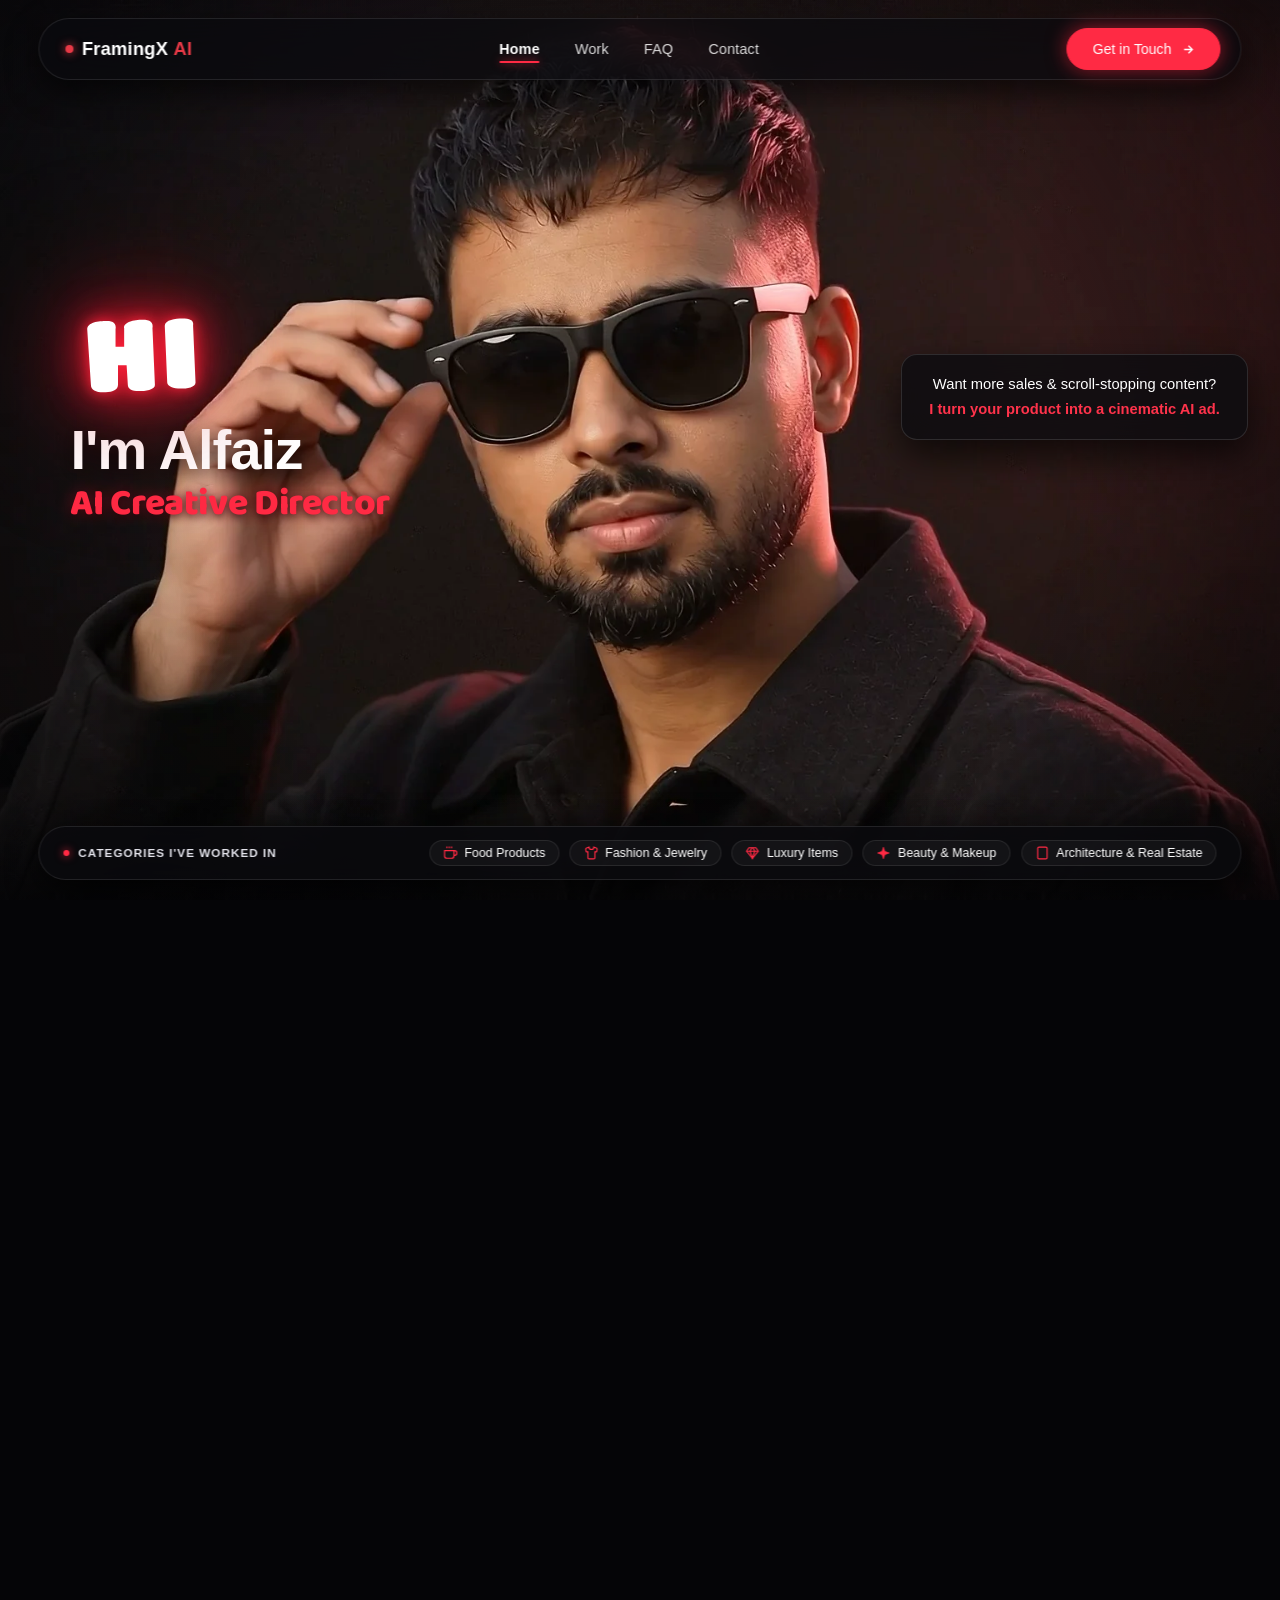
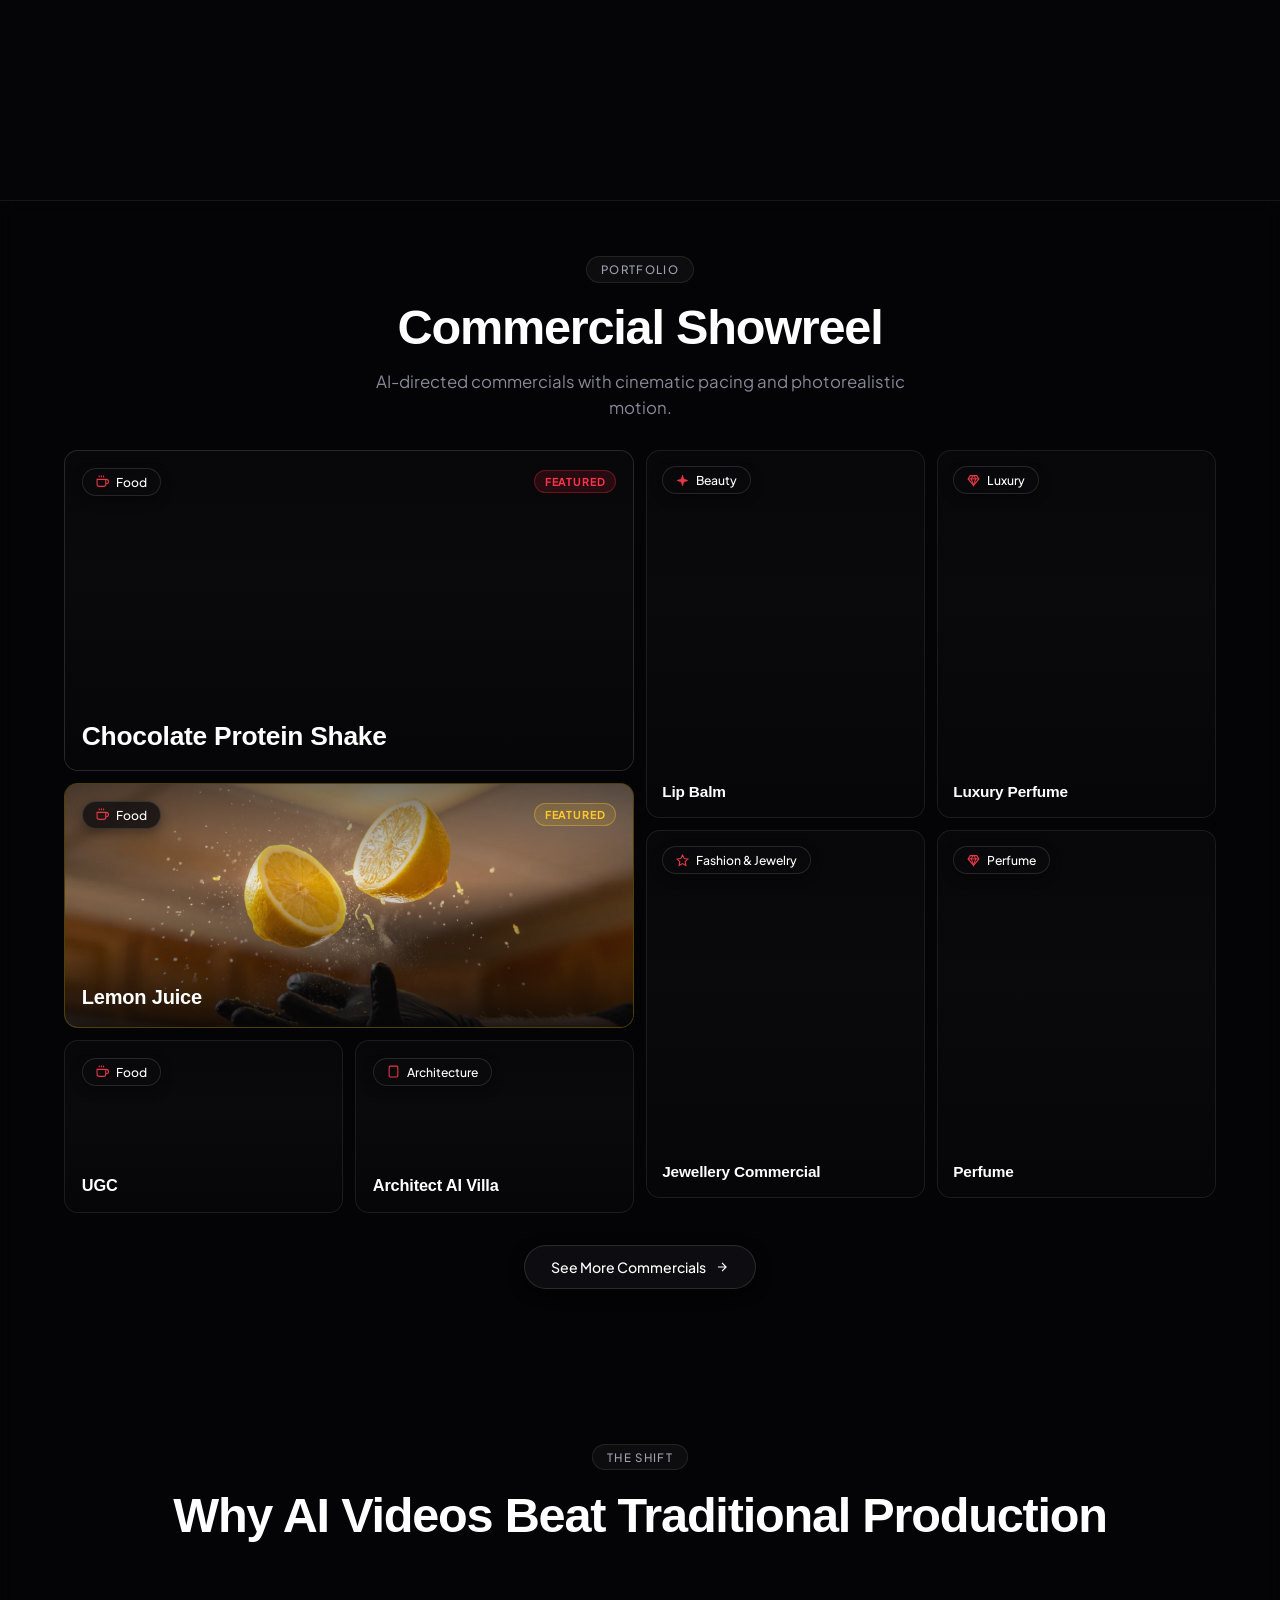
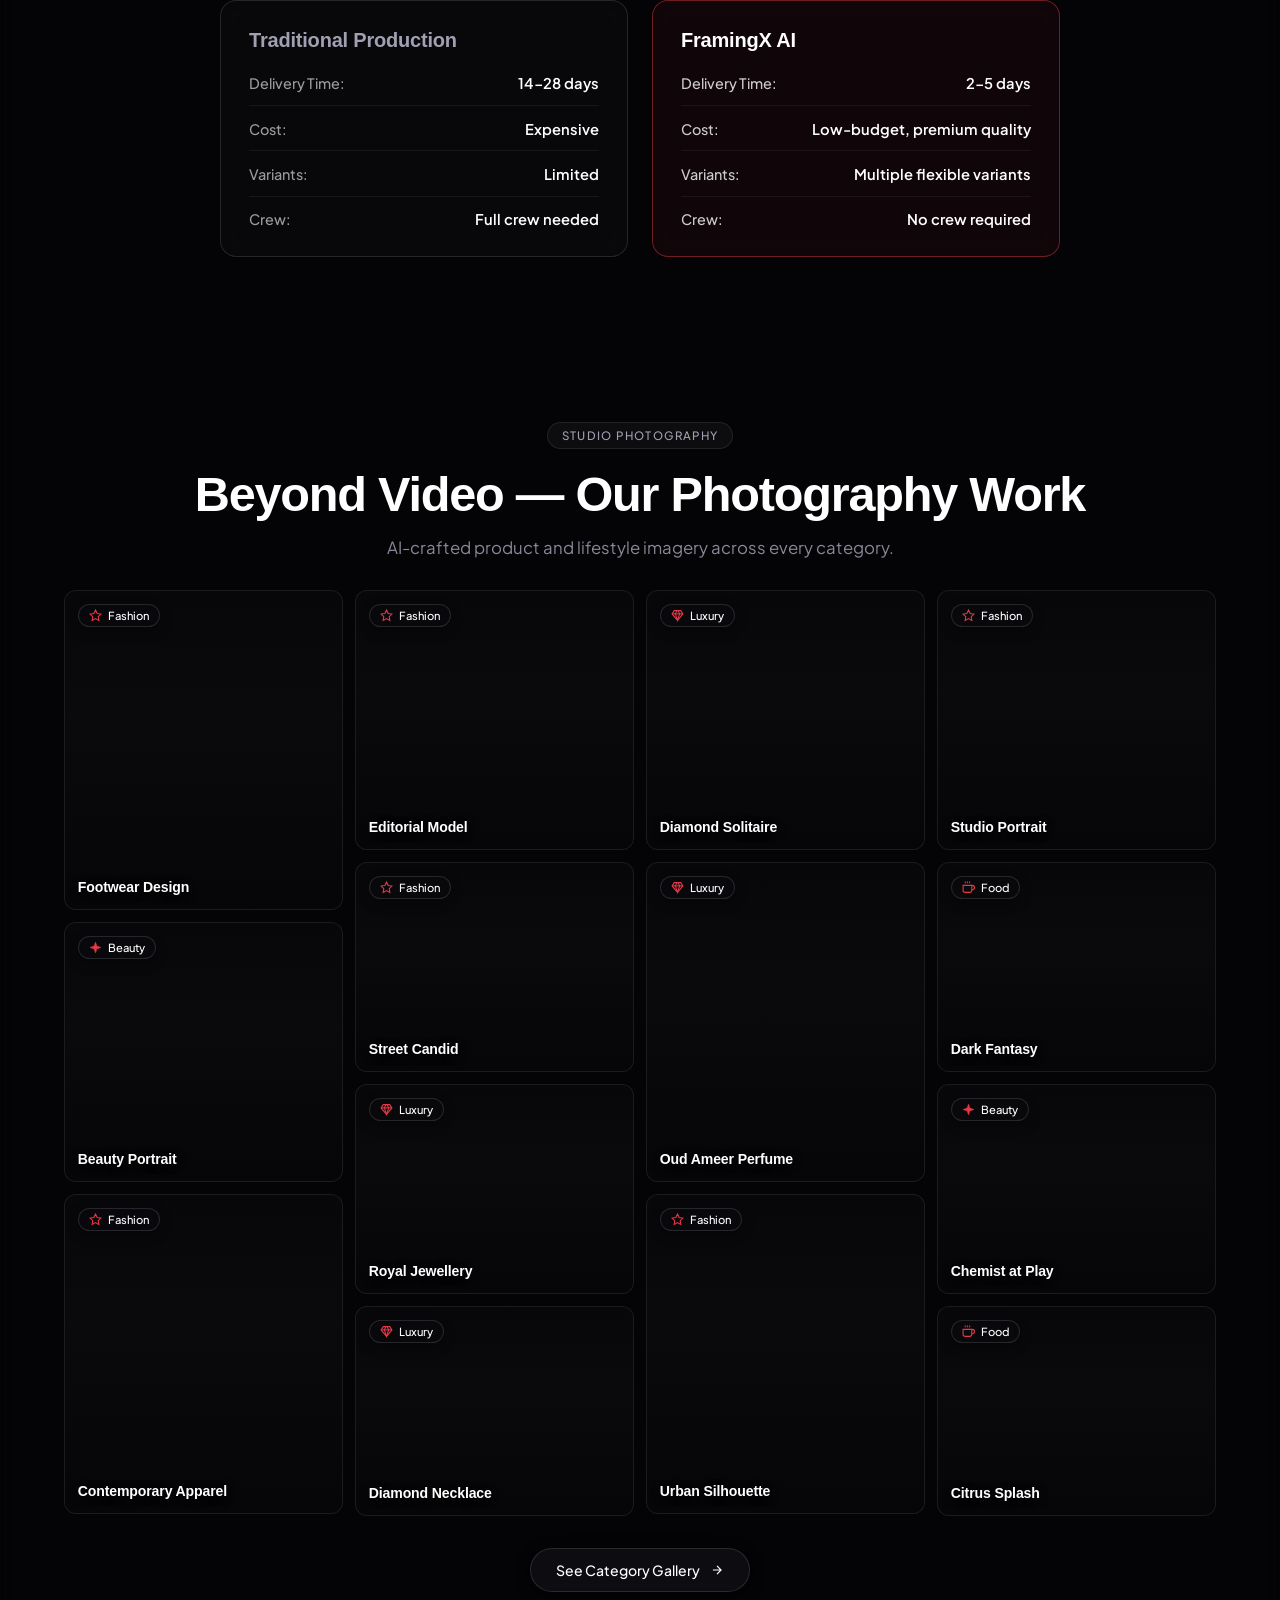
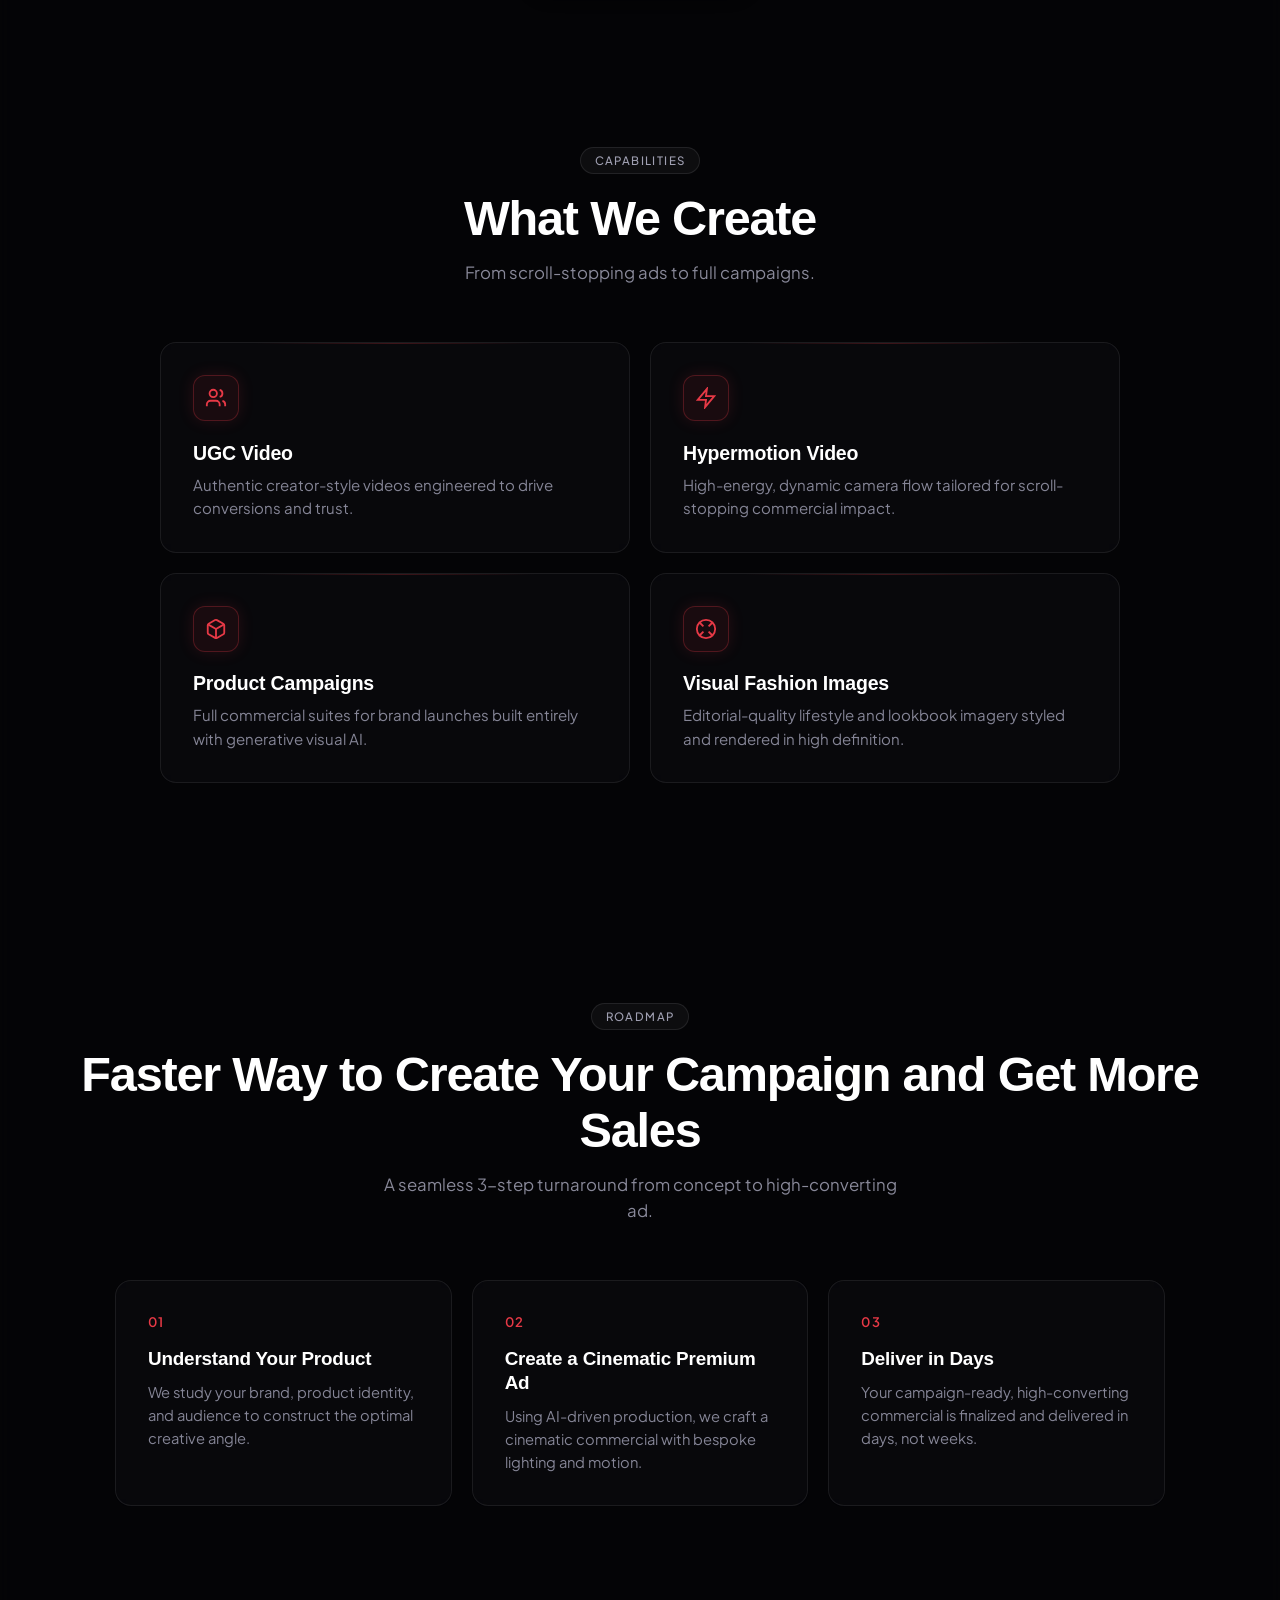
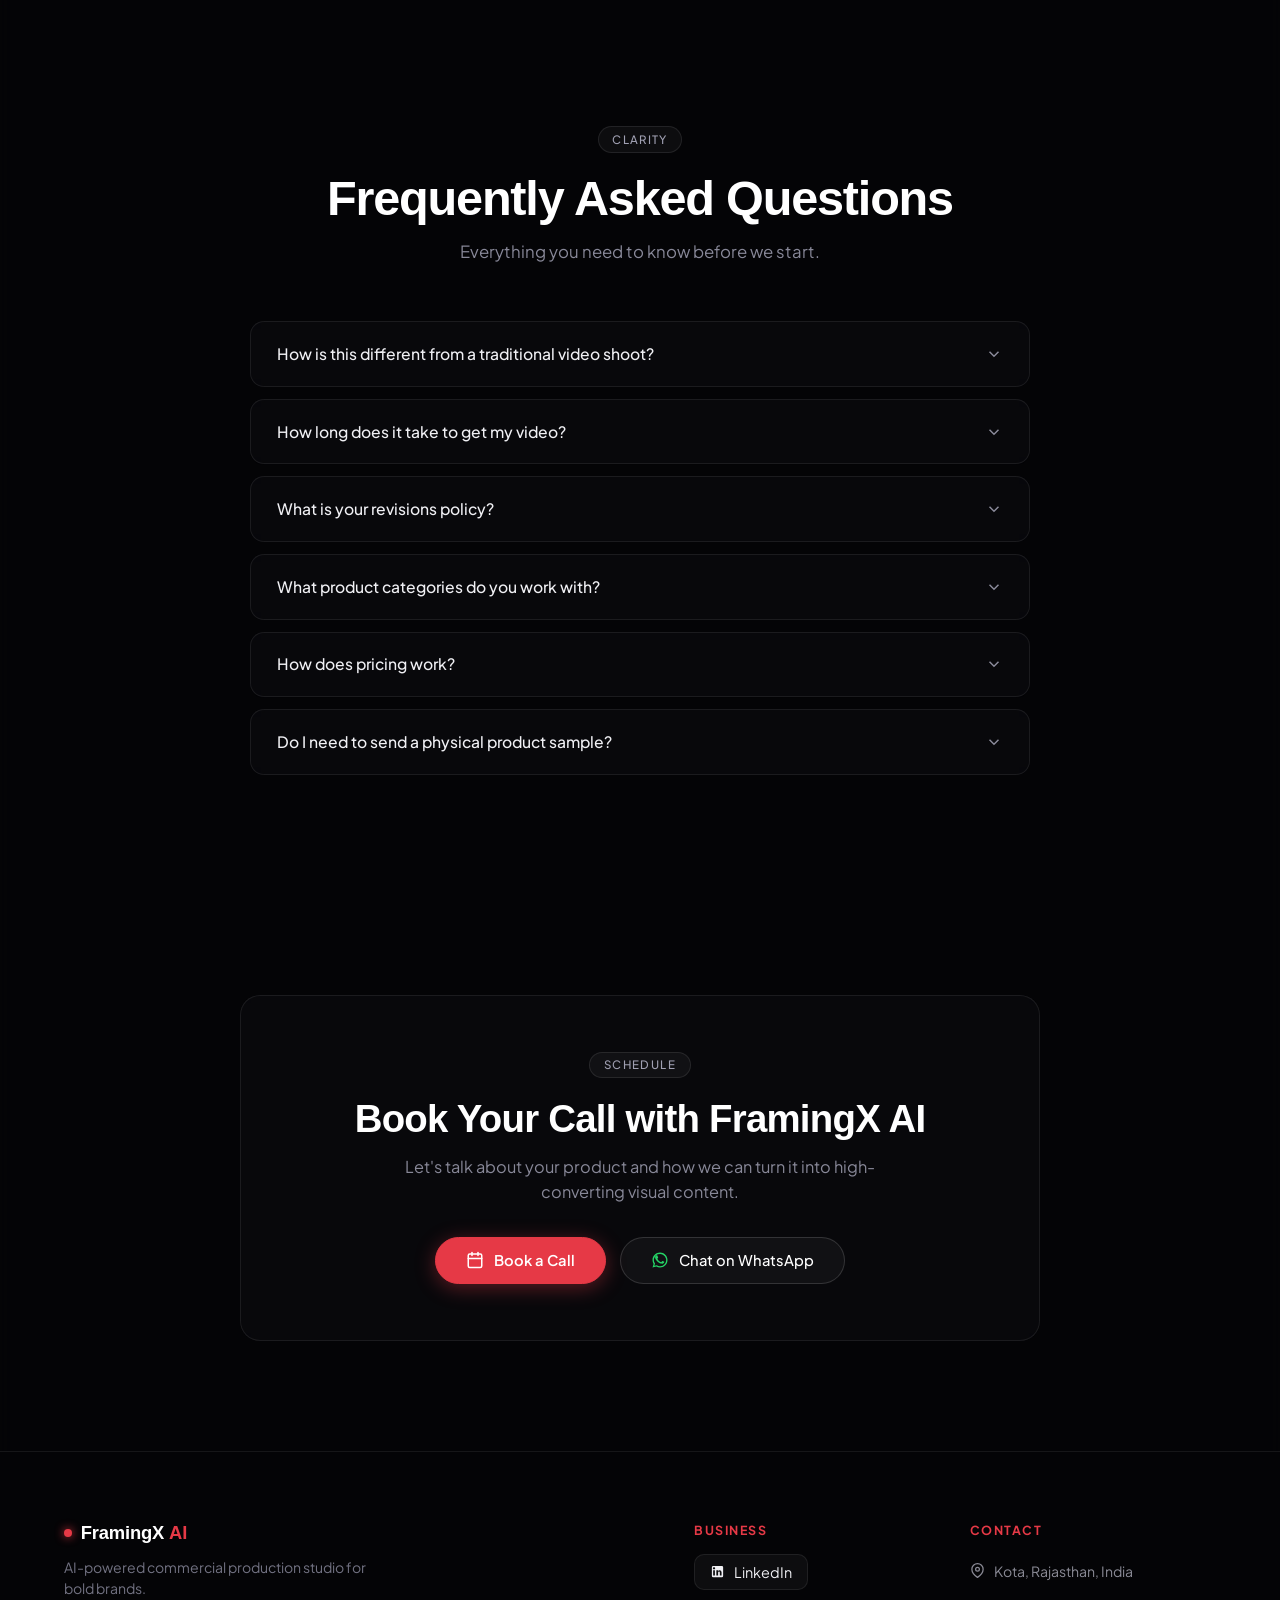
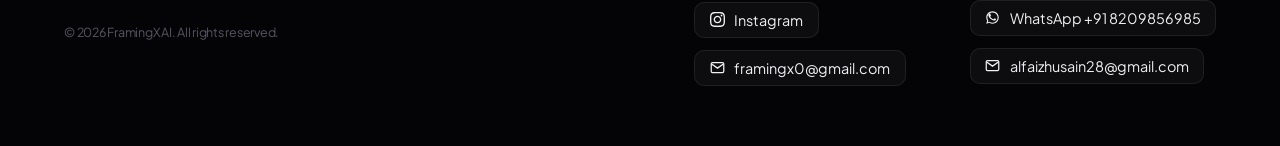
==== commit d82af816: "Add Calendly scheduling popup widget and style Book a Call button" ====
--- a/index.html
+++ b/index.html
@@ -804,16 +804,19 @@
             Let's talk about your product and how we can turn it into high-converting visual content.
           </p>
           <div class="book-call-btns">
-            <a href="https://wa.me/918209856985" target="_blank" rel="noopener noreferrer" class="btn-whatsapp-primary">
+            <!-- Calendly Official Embed Widget Assets -->
+            <link href="https://assets.calendly.com/assets/external/widget.css" rel="stylesheet">
+            <script src="https://assets.calendly.com/assets/external/widget.js" type="text/javascript" async></script>
+            <a href="https://calendly.com/alfaizhusain28/30min" class="btn-book-call" id="btn-open-calendly" onclick="if(window.Calendly){Calendly.initPopupWidget({url: 'https://calendly.com/alfaizhusain28/30min'});return false;}">
+              <svg width="18" height="18" viewBox="0 0 24 24" fill="none" stroke="currentColor" stroke-width="2" stroke-linecap="round" stroke-linejoin="round"><rect x="3" y="4" width="18" height="18" rx="2" ry="2"/><line x1="16" y1="2" x2="16" y2="6"/><line x1="8" y1="2" x2="8" y2="6"/><line x1="3" y1="10" x2="21" y2="10"/></svg>
+              <span>Book a Call</span>
+            </a>
+            <a href="https://wa.me/918209856985" target="_blank" rel="noopener noreferrer" class="btn-whatsapp-secondary">
               <svg width="18" height="18" viewBox="0 0 24 24" fill="currentColor">
                 <path d="M17.472 14.382c-.301-.15-1.78-.878-2.056-.979-.276-.1-.476-.15-.676.15-.2.3-.776.979-.951 1.18-.175.2-.351.225-.651.075-.3-.15-1.267-.467-2.414-1.49-1.127-1.004-1.888-2.245-2.113-2.629-.225-.385-.024-.593.126-.742.136-.135.3-.35.45-.526.15-.175.2-.3.3-.5.1-.2.05-.375-.025-.526-.075-.15-.676-1.632-.926-2.234-.244-.588-.492-.508-.676-.518-.175-.008-.376-.01-.576-.01-.2 0-.526.075-.802.375-.276.3-1.052 1.029-1.052 2.509 0 1.48 1.077 2.91 1.228 3.11.15.2 2.12 3.238 5.137 4.542.718.311 1.279.496 1.716.635.722.23 1.378.198 1.9.12.58-.088 1.78-.728 2.03-1.431.25-.703.25-1.306.175-1.431-.075-.125-.275-.2-.576-.35z"/>
                 <path d="M12 2C6.477 2 2 6.477 2 12c0 1.892.528 3.66 1.442 5.174L2 22l4.982-1.416A9.96 9.96 0 0 0 12 22c5.523 0 10-4.477 10-10S17.523 2 12 2zm0 18.2a8.16 8.16 0 0 1-4.228-1.176l-.303-.18-2.955.84.856-2.884-.197-.315A8.16 8.16 0 1 1 12 20.2z"/>
               </svg>
               <span>Chat on WhatsApp</span>
-            </a>
-            <a href="#" class="btn-secondary-outline" id="btn-open-calendly">
-              <svg width="18" height="18" viewBox="0 0 24 24" fill="none" stroke="currentColor" stroke-width="2"><rect x="3" y="4" width="18" height="18" rx="2" ry="2"/><line x1="16" y1="2" x2="16" y2="6"/><line x1="8" y1="2" x2="8" y2="6"/><line x1="3" y1="10" x2="21" y2="10"/></svg>
-              <span>Book a Call</span>
             </a>
           </div>
         </div>
--- a/style.css
+++ b/style.css
@@ -1412,6 +1412,99 @@
   flex-wrap: wrap;
 }
 
+/* Primary Calendly "Book a Call" Button (Red Accent Theme matching site design) */
+.btn-book-call {
+  display: inline-flex;
+  align-items: center;
+  justify-content: center;
+  gap: 0.65rem;
+  background: var(--accent-red);
+  color: #ffffff;
+  padding: 0.85rem 1.85rem;
+  border-radius: var(--radius-full);
+  font-family: var(--font-text);
+  font-weight: 600;
+  font-size: 0.92rem;
+  text-decoration: none;
+  border: 1px solid var(--accent-red);
+  cursor: pointer;
+  box-shadow: 0 4px 20px rgba(230, 57, 70, 0.38);
+  transition: transform 0.25s var(--ease-cinematic), box-shadow 0.25s var(--ease-cinematic), background-color 0.25s, border-color 0.25s;
+}
+
+.btn-book-call:hover {
+  background: var(--accent-red-bright);
+  border-color: var(--accent-red-bright);
+  color: #ffffff;
+  transform: translateY(-2px);
+  box-shadow: 0 8px 28px rgba(230, 57, 70, 0.55);
+}
+
+.btn-book-call:active {
+  transform: translateY(0) scale(0.98);
+  transition-duration: 0.1s;
+}
+
+.btn-book-call svg {
+  stroke: #ffffff;
+  transition: transform 0.25s var(--ease-cinematic);
+}
+
+.btn-book-call:hover svg {
+  transform: scale(1.08);
+}
+
+/* Secondary WhatsApp Button in Schedule Section */
+.btn-whatsapp-secondary {
+  display: inline-flex;
+  align-items: center;
+  justify-content: center;
+  gap: 0.65rem;
+  background: rgba(255, 255, 255, 0.04);
+  color: #ffffff;
+  padding: 0.85rem 1.85rem;
+  border-radius: var(--radius-full);
+  font-family: var(--font-text);
+  font-weight: 500;
+  font-size: 0.92rem;
+  text-decoration: none;
+  border: 1px solid rgba(255, 255, 255, 0.14);
+  cursor: pointer;
+  transition: transform 0.25s var(--ease-cinematic), box-shadow 0.25s var(--ease-cinematic), background-color 0.25s, border-color 0.25s;
+}
+
+.btn-whatsapp-secondary:hover {
+  background: rgba(37, 211, 102, 0.08);
+  border-color: rgba(37, 211, 102, 0.45);
+  color: #ffffff;
+  transform: translateY(-2px);
+  box-shadow: 0 6px 20px rgba(37, 211, 102, 0.2);
+}
+
+.btn-whatsapp-secondary:active {
+  transform: translateY(0) scale(0.98);
+  transition-duration: 0.1s;
+}
+
+.btn-whatsapp-secondary svg {
+  fill: #25d366;
+  transition: transform 0.25s var(--ease-cinematic);
+}
+
+.btn-whatsapp-secondary:hover svg {
+  transform: scale(1.08);
+}
+
+/* Calendly Popup Widget Styles & Modal Isolation */
+.calendly-overlay {
+  z-index: 999999 !important;
+}
+
+.calendly-overlay .calendly-popup {
+  border-radius: 16px !important;
+  overflow: hidden !important;
+}
+
 /* --------------------------------------------------------------------------
    9. FOOTER
    -------------------------------------------------------------------------- */
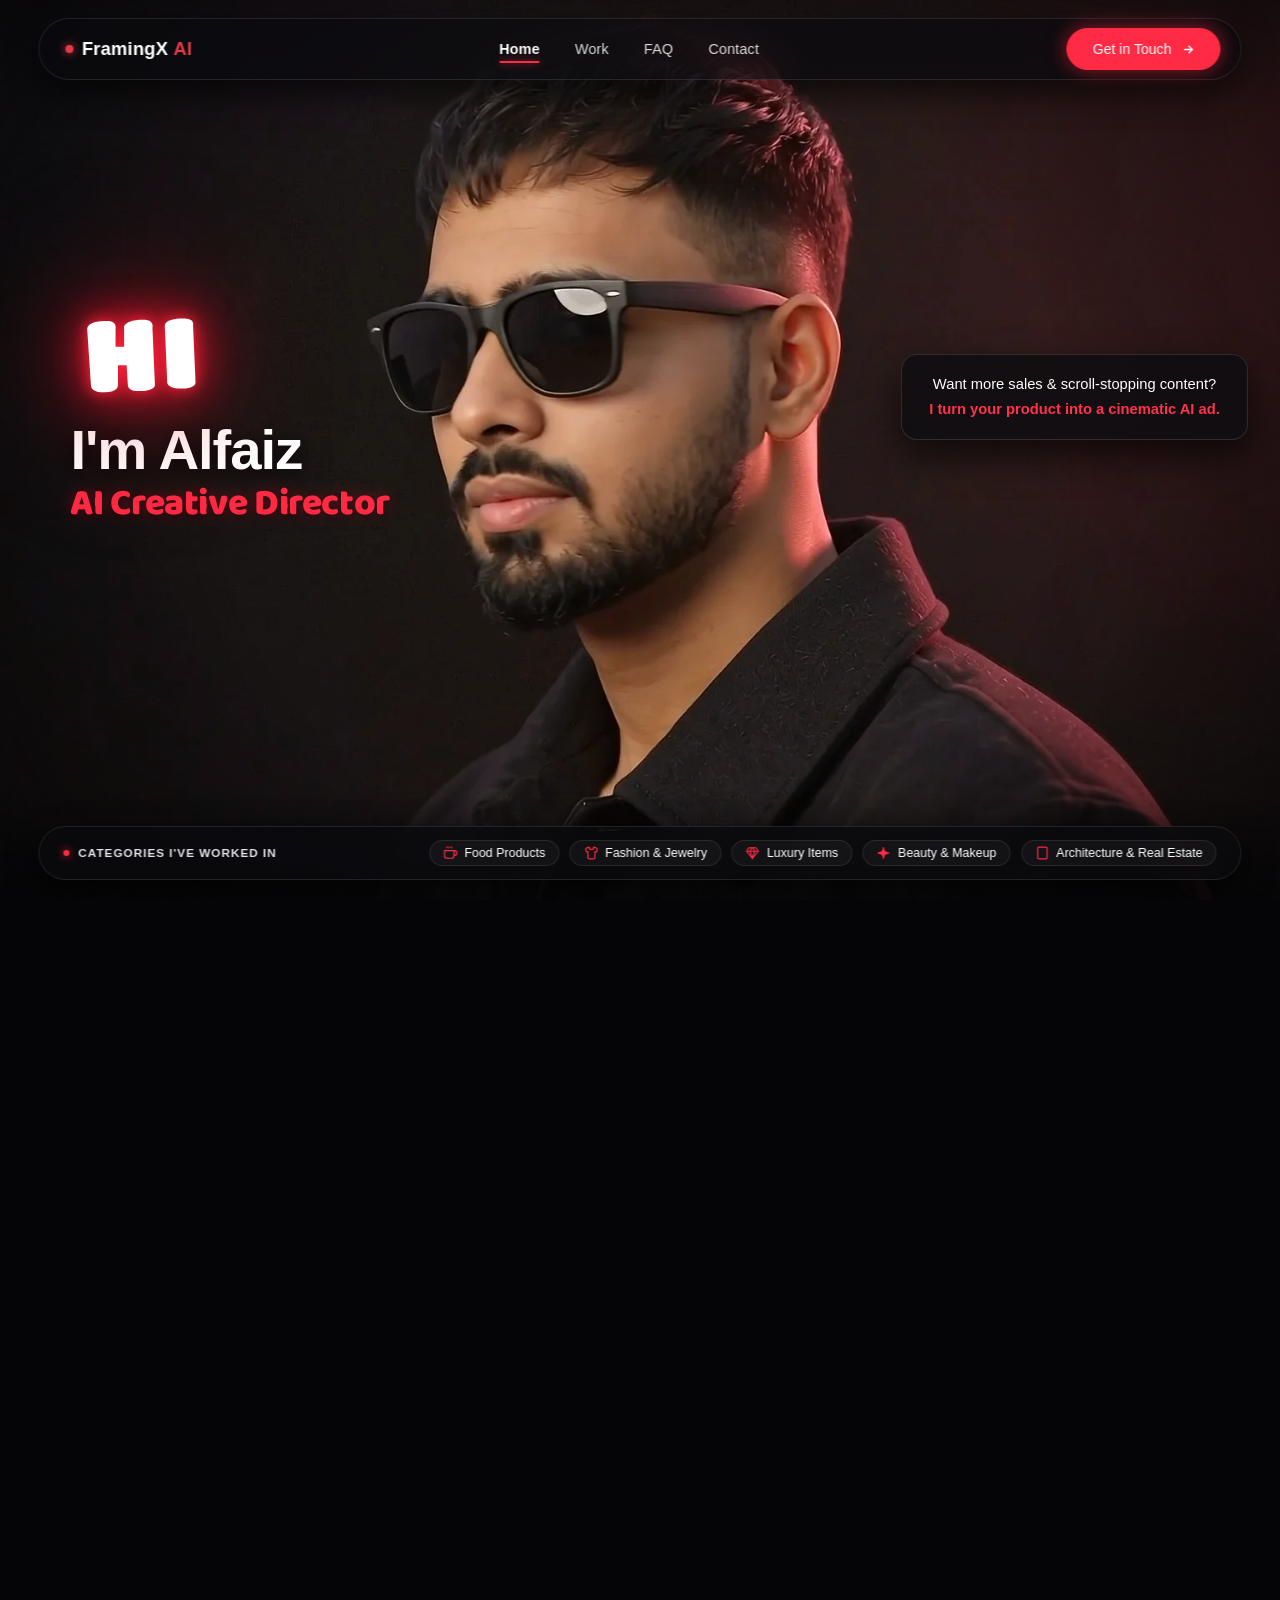
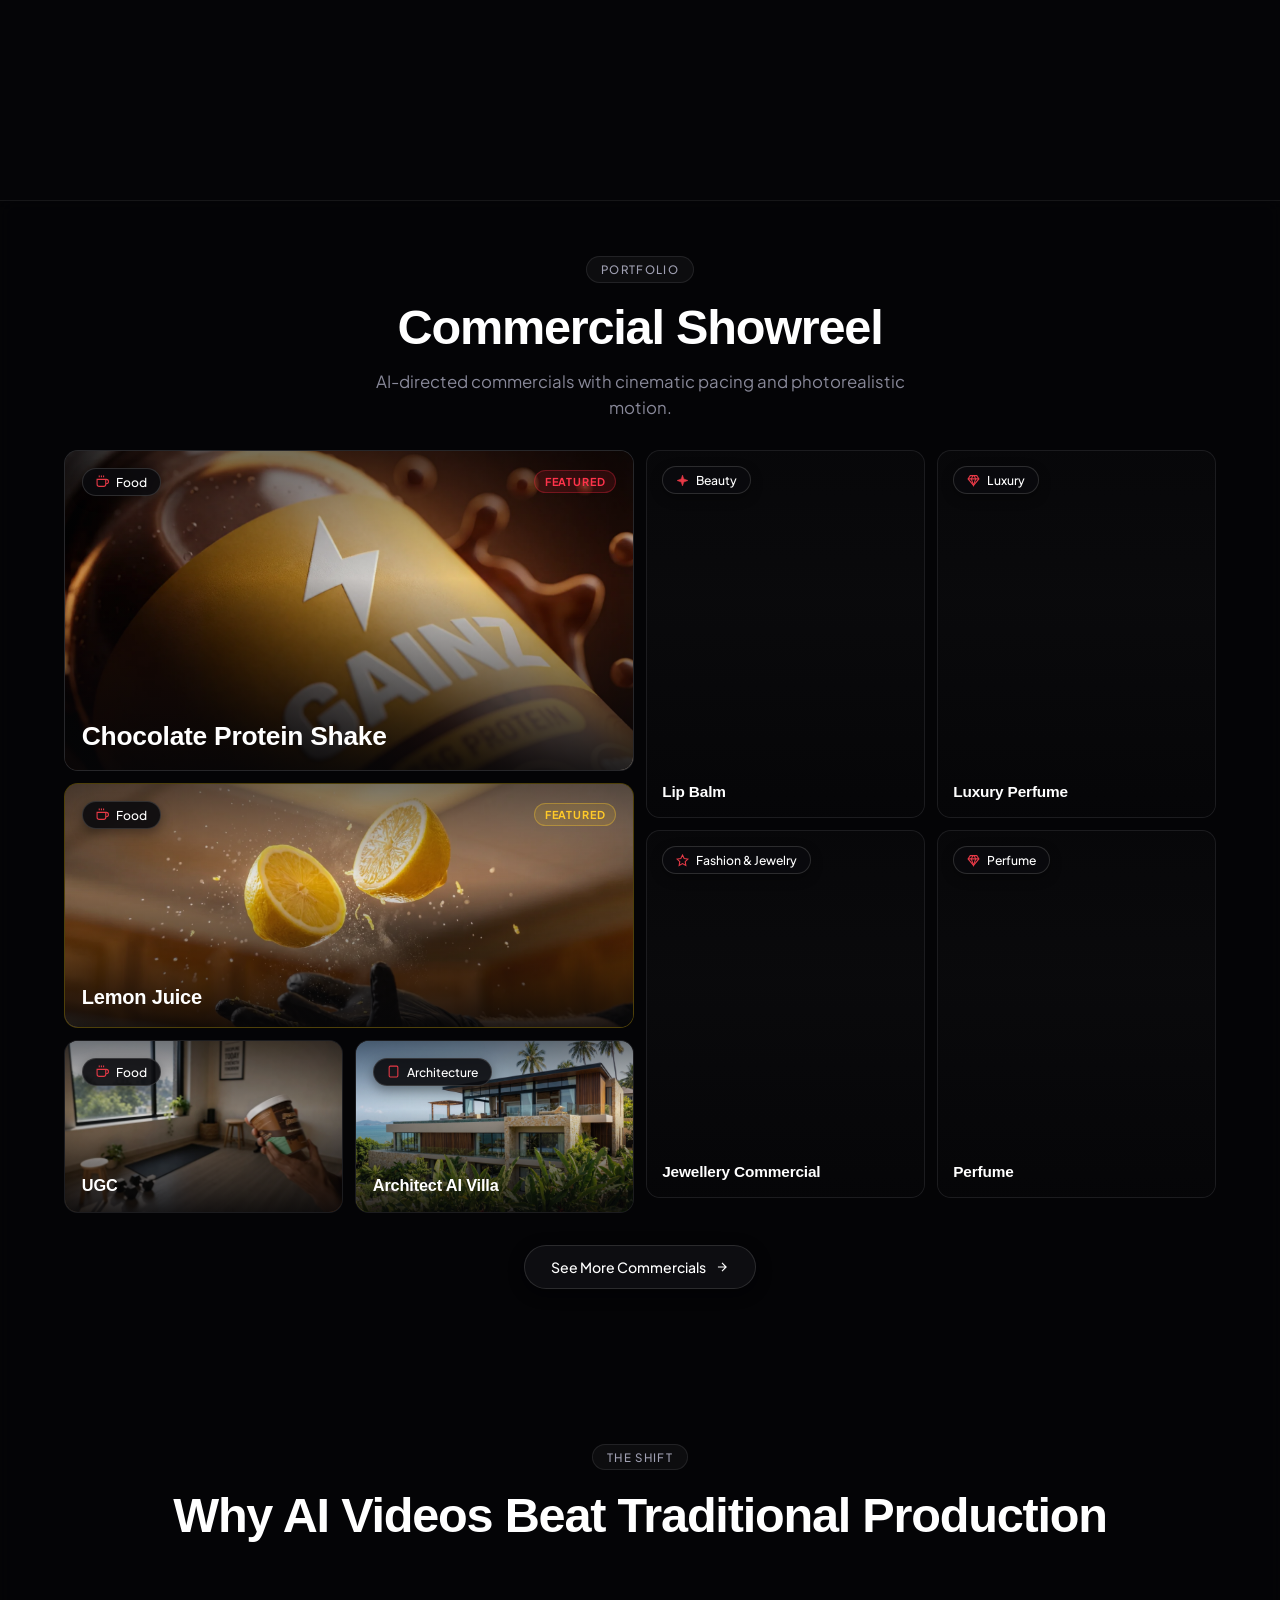
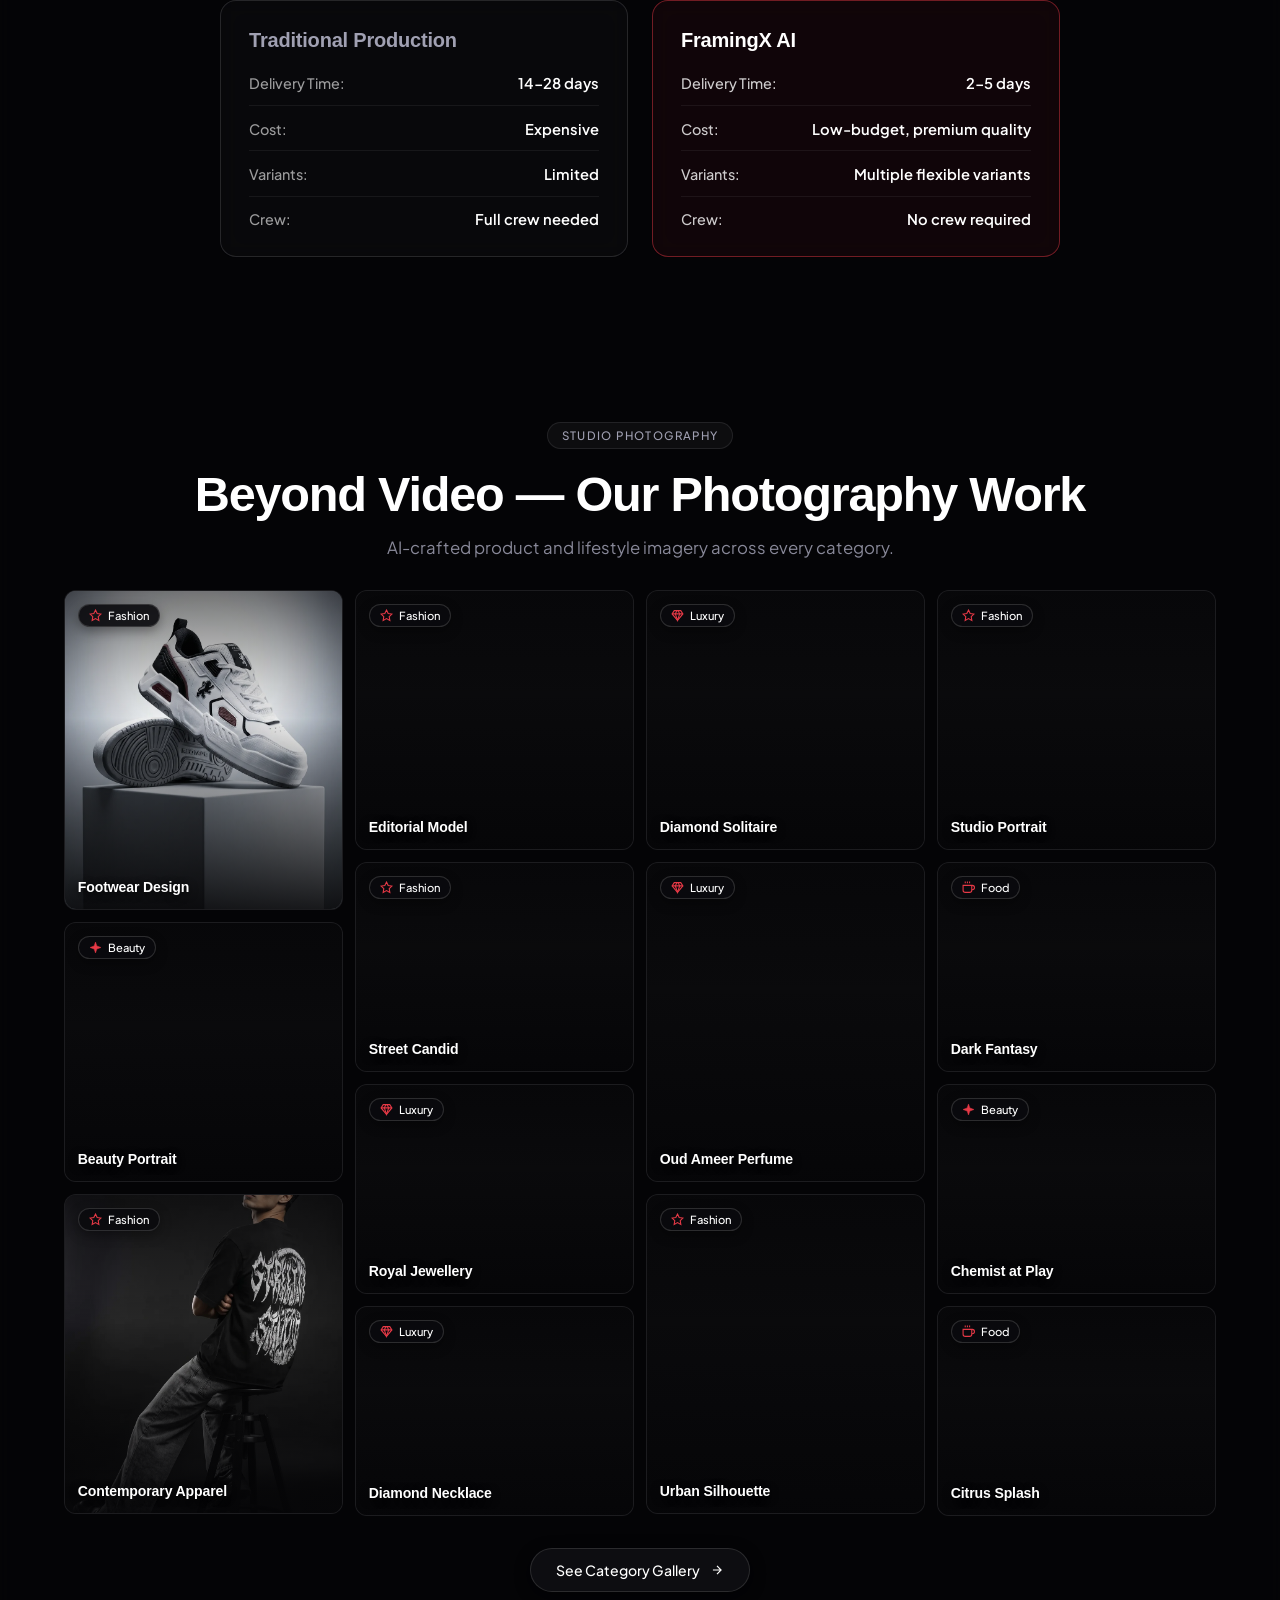
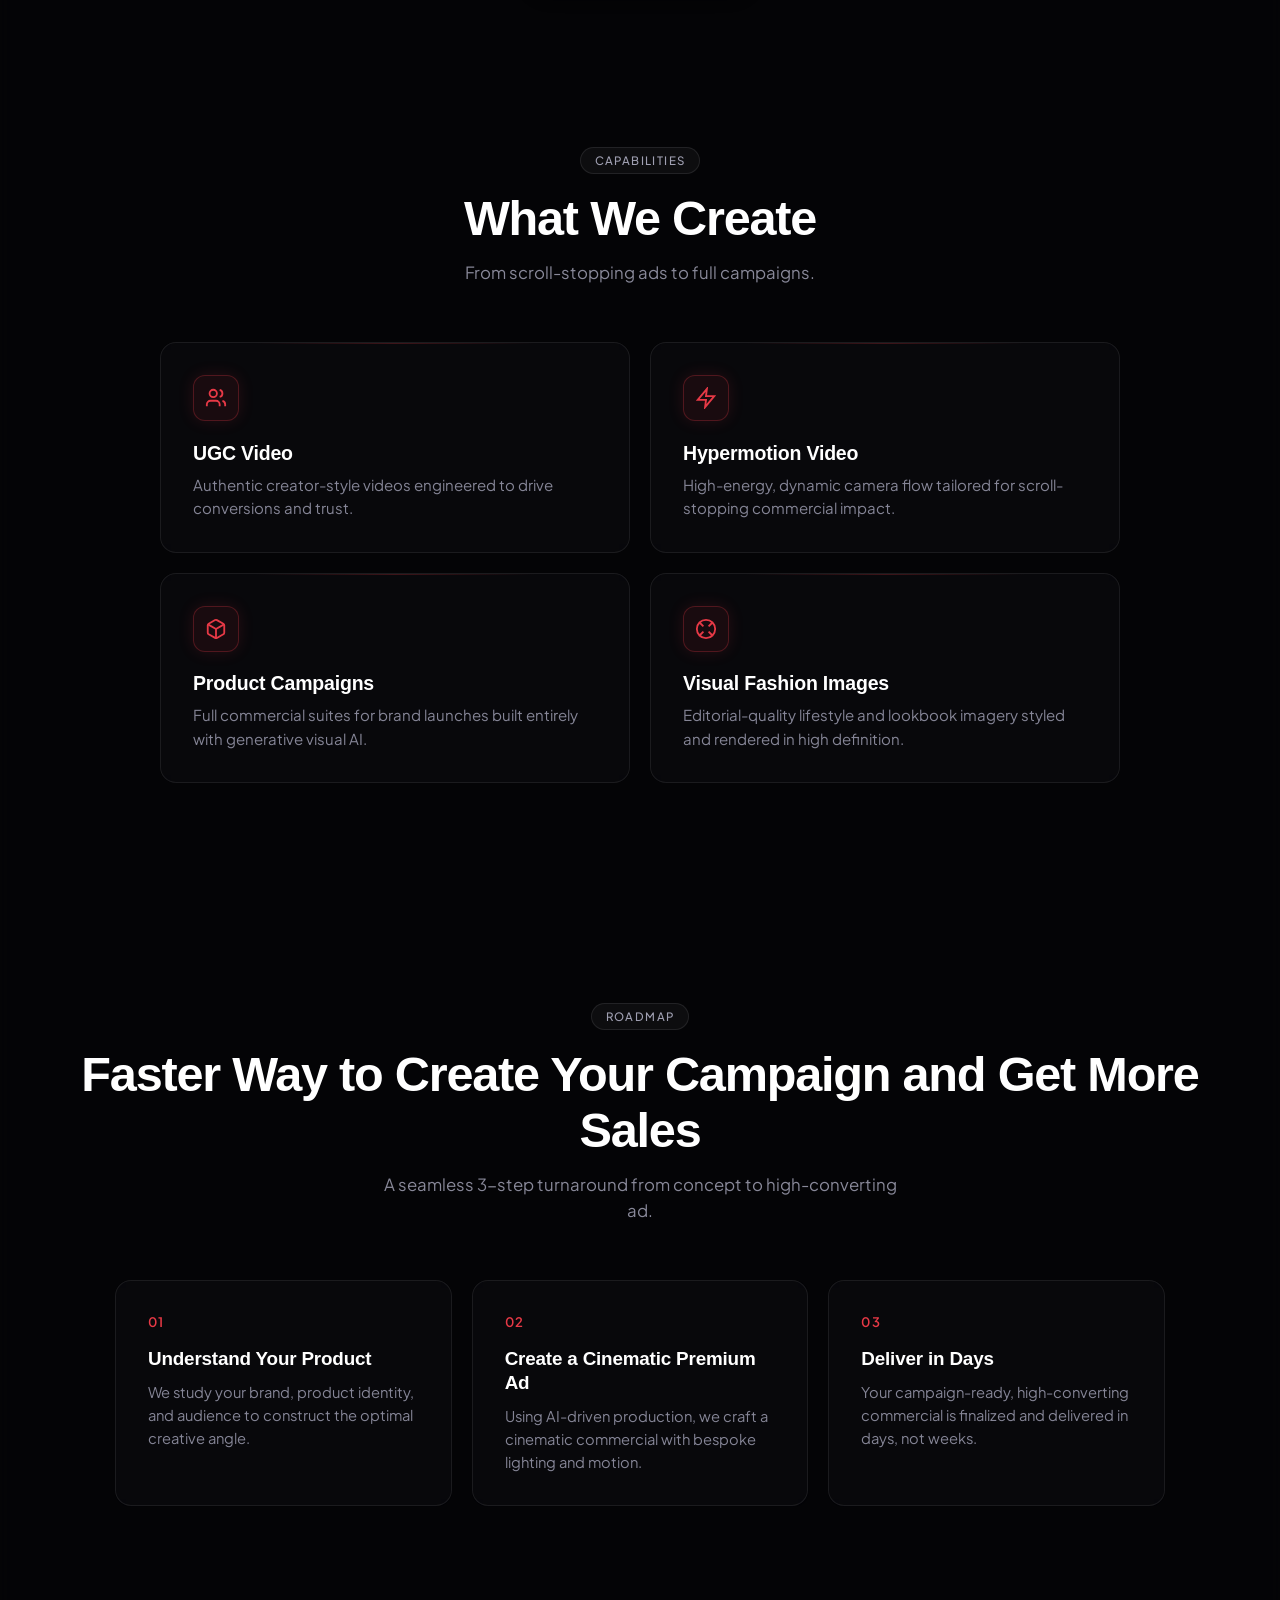
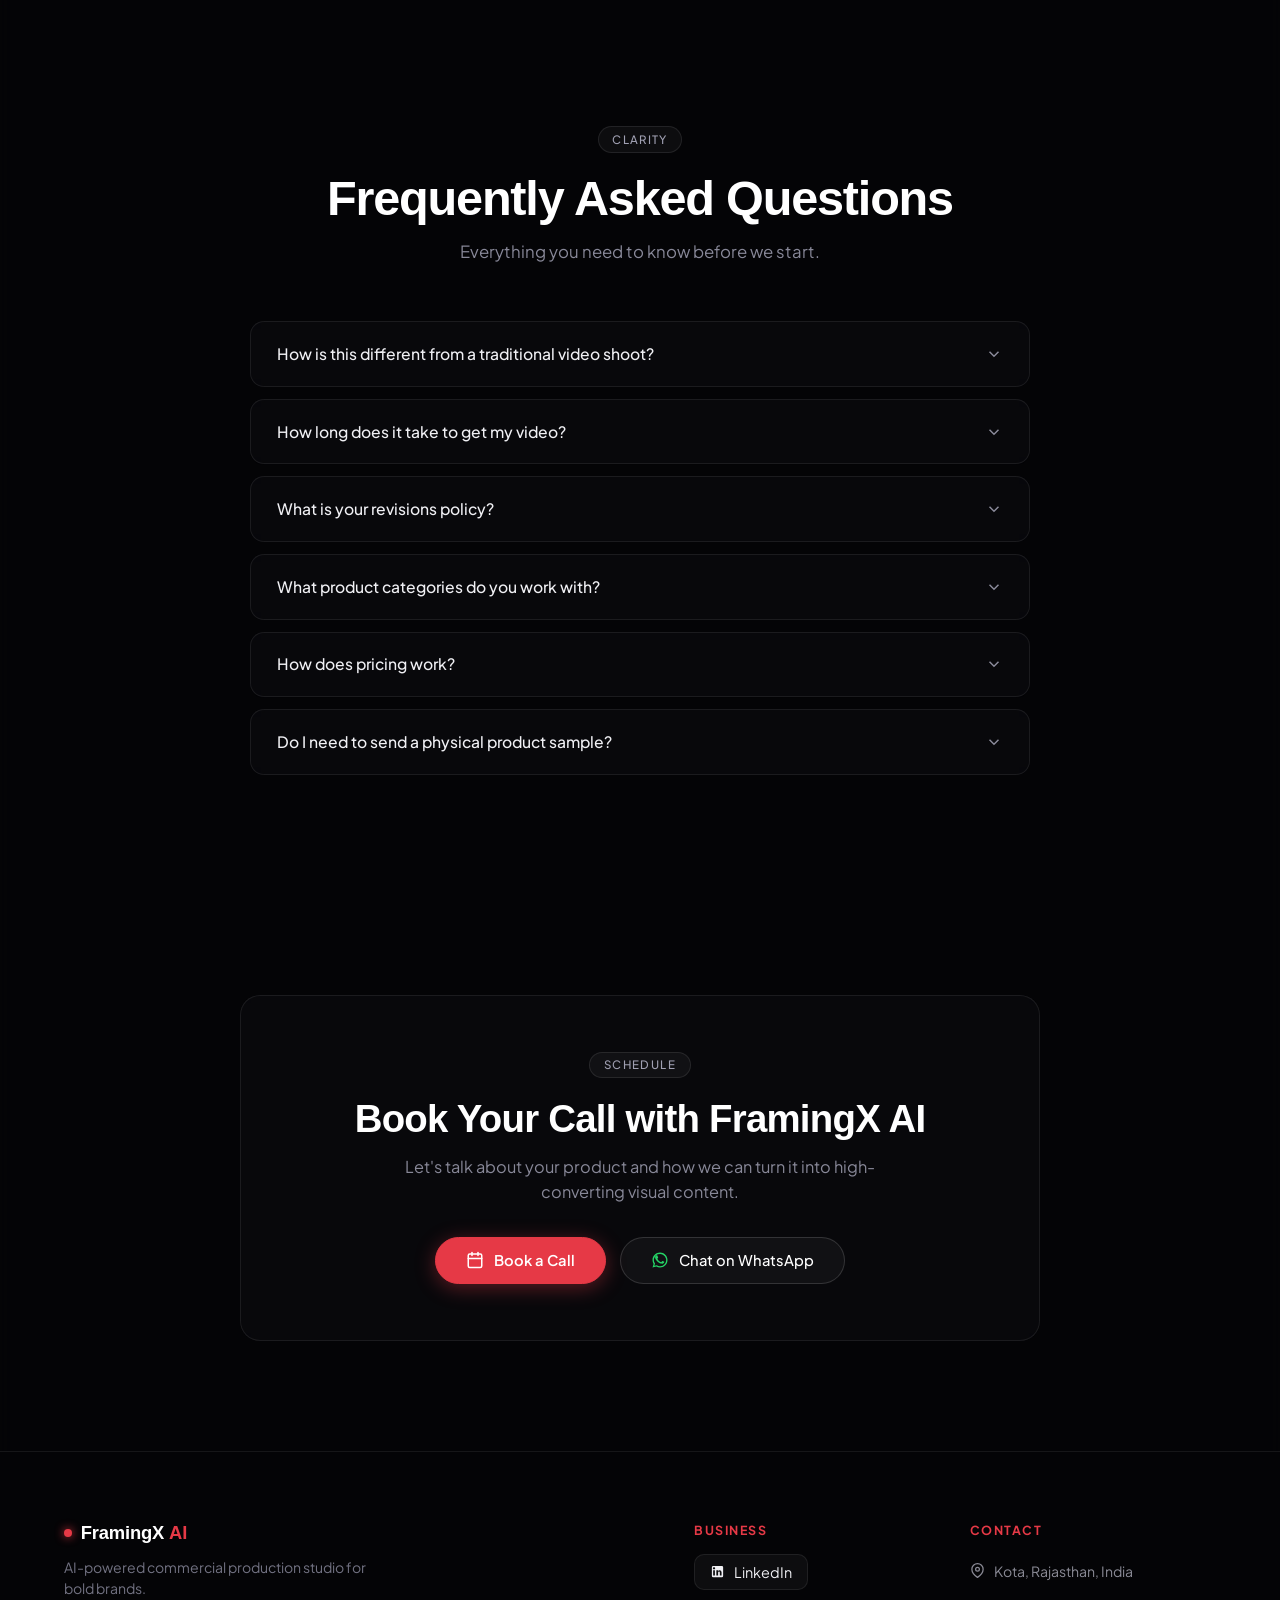
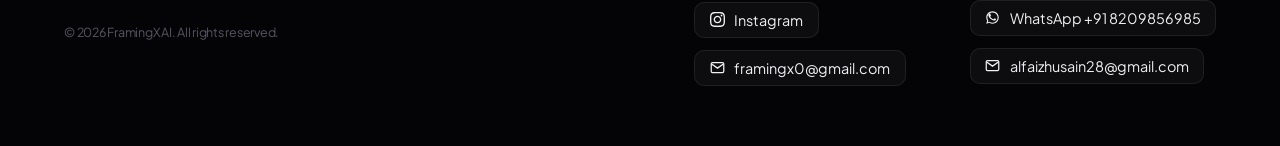
==== commit 2cb1bb48: "Optimize website performance and fix jewelry video" ====
--- a/index.html
+++ b/index.html
@@ -8,11 +8,11 @@
   <!-- Fonts & CDN Preconnects -->
   <link rel="icon" href="data:image/svg+xml,<svg xmlns=%22http://www.w3.org/2000/svg%22 viewBox=%220 0 100 100%22><text y=%22.9em%22 font-size=%2290%22>⚡</text></svg>">
   <link rel="preconnect" href="https://api.fontshare.com" crossorigin>
-  <link rel="stylesheet" href="https://api.fontshare.com/v2/css?f[]=clash-display@200,300,400,500,600,700&display=swap">
-  <link rel="stylesheet" href="https://api.fontshare.com/v2/css?f[]=general-sans@200,300,400,500,600,700&display=swap">
+  <link rel="stylesheet" href="https://api.fontshare.com/v2/css?f[]=clash-display@500,600,700&display=swap">
+  <link rel="stylesheet" href="https://api.fontshare.com/v2/css?f[]=general-sans@400,500,600,700&display=swap">
   <link rel="preconnect" href="https://fonts.googleapis.com">
   <link rel="preconnect" href="https://fonts.gstatic.com" crossorigin>
-  <link rel="stylesheet" href="https://fonts.googleapis.com/css2?family=Baloo+2:wght@700;800&family=Plus+Jakarta+Sans:wght@400;500;600;700;800&family=Quicksand:wght@700&display=swap">
+  <link rel="stylesheet" href="https://fonts.googleapis.com/css2?family=Baloo+2:wght@700;800&family=Plus+Jakarta+Sans:wght@400;500;600&display=swap">
   <link rel="preconnect" href="https://cdnjs.cloudflare.com" crossorigin>
   
   <link rel="stylesheet" href="style.css">
@@ -67,7 +67,7 @@
   <section class="hero-scroll-track" id="hero">
     <!-- Static Hero Background for Mobile (<= 768px, no scroll-scrub) -->
     <div class="mobile-hero-bg" aria-hidden="true">
-      <img class="mobile-hero-img" src="assets/all photos/My vid/frame_0041_4.00s.webp" alt="Alfaiz - AI Creative Director" width="1920" height="1080" loading="eager" fetchpriority="high">
+      <img class="mobile-hero-img" src="assets/all photos/My vid/frame_0041_4.00s.webp" alt="Alfaiz - AI Creative Director" width="1920" height="1080" loading="lazy" decoding="async">
       <div class="mobile-hero-overlay"></div>
     </div>
 
@@ -804,10 +804,7 @@
             Let's talk about your product and how we can turn it into high-converting visual content.
           </p>
           <div class="book-call-btns">
-            <!-- Calendly Official Embed Widget Assets -->
-            <link href="https://assets.calendly.com/assets/external/widget.css" rel="stylesheet">
-            <script src="https://assets.calendly.com/assets/external/widget.js" type="text/javascript" async></script>
-            <a href="https://calendly.com/alfaizhusain28/30min" class="btn-book-call" id="btn-open-calendly" onclick="if(window.Calendly){Calendly.initPopupWidget({url: 'https://calendly.com/alfaizhusain28/30min'});return false;}">
+            <a href="https://calendly.com/alfaizhusain28/30min" class="btn-book-call" id="btn-open-calendly">
               <svg width="18" height="18" viewBox="0 0 24 24" fill="none" stroke="currentColor" stroke-width="2" stroke-linecap="round" stroke-linejoin="round"><rect x="3" y="4" width="18" height="18" rx="2" ry="2"/><line x1="16" y1="2" x2="16" y2="6"/><line x1="8" y1="2" x2="8" y2="6"/><line x1="3" y1="10" x2="21" y2="10"/></svg>
               <span>Book a Call</span>
             </a>
--- a/style.css
+++ b/style.css
@@ -859,10 +859,8 @@
   display: inline-flex;
   align-items: center;
   gap: 0.45rem;
-  background: rgba(10, 10, 14, 0.75);
-  backdrop-filter: blur(12px);
-  -webkit-backdrop-filter: blur(12px);
-  border: 1px solid rgba(255, 255, 255, 0.12);
+  background: rgba(10, 10, 14, 0.90);
+  border: 1px solid rgba(255, 255, 255, 0.14);
   padding: 0.32rem 0.8rem;
   border-radius: var(--radius-full);
   font-size: 0.76rem;
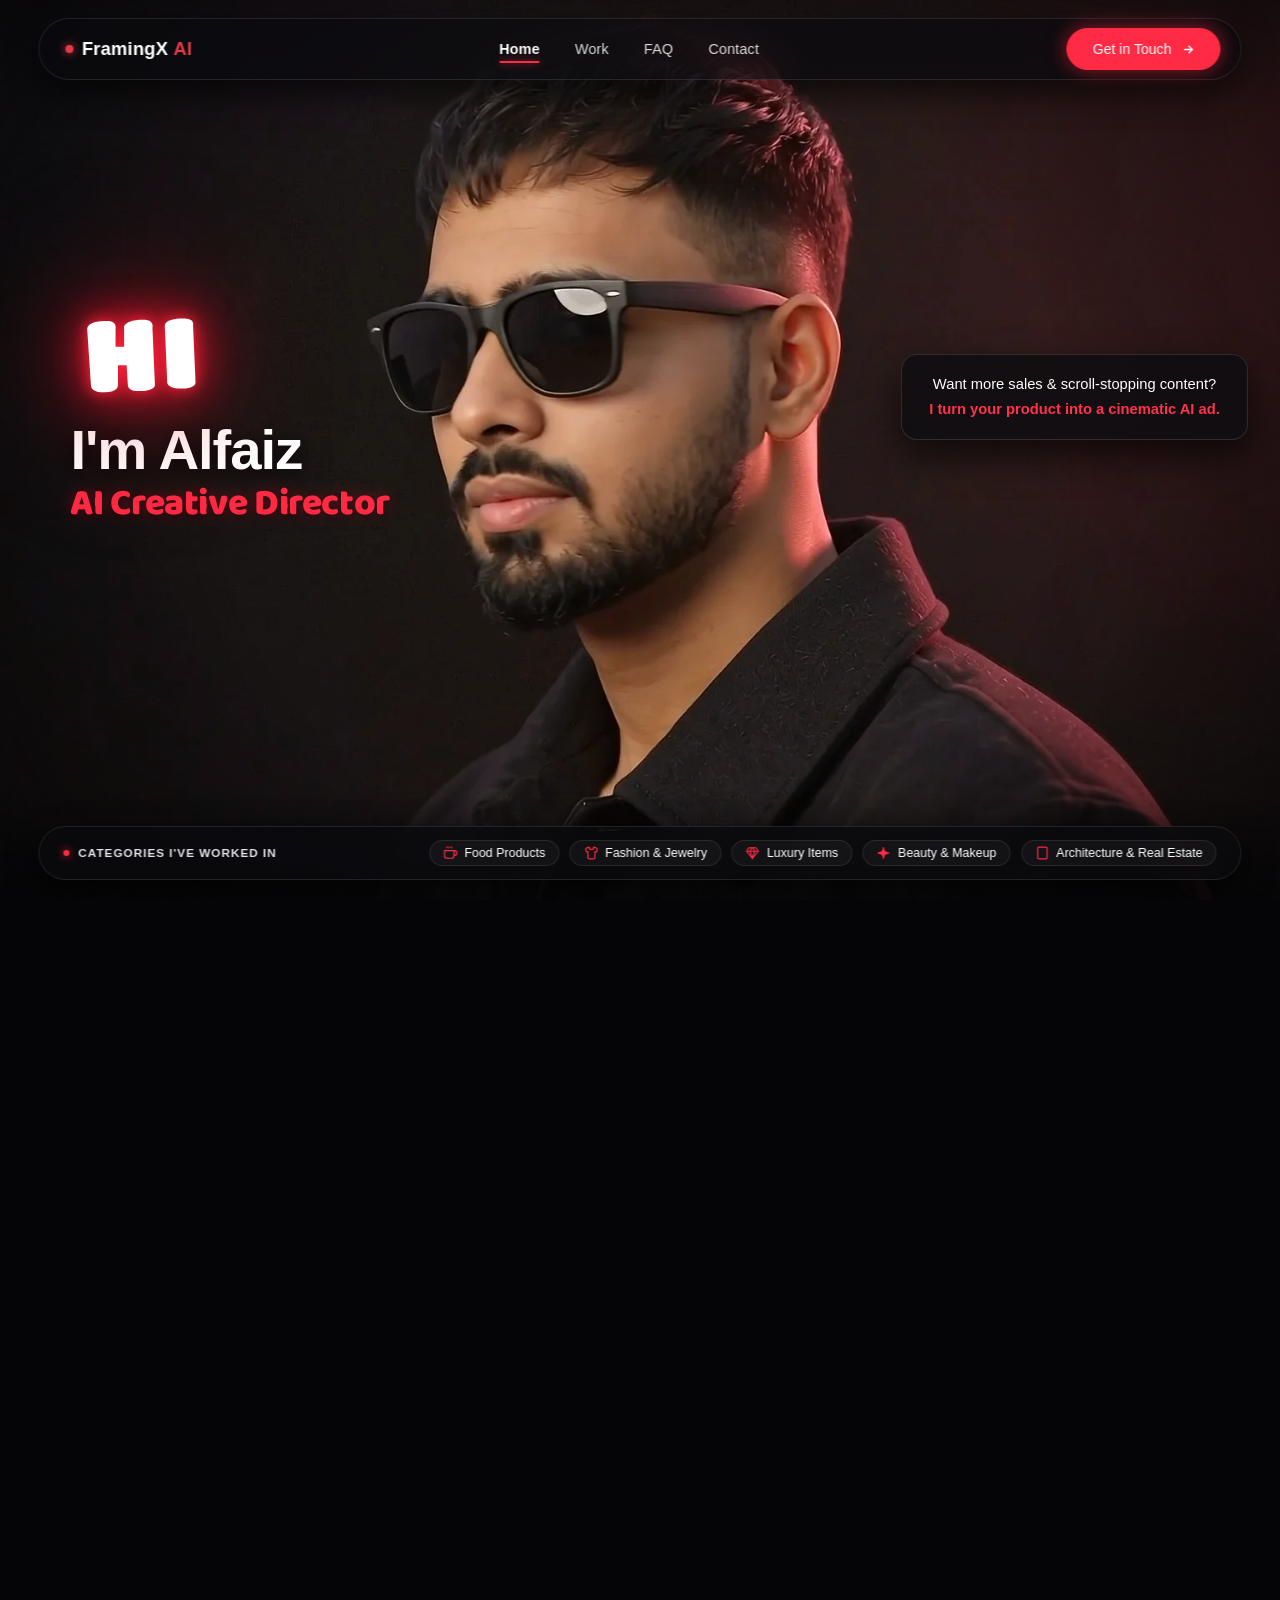
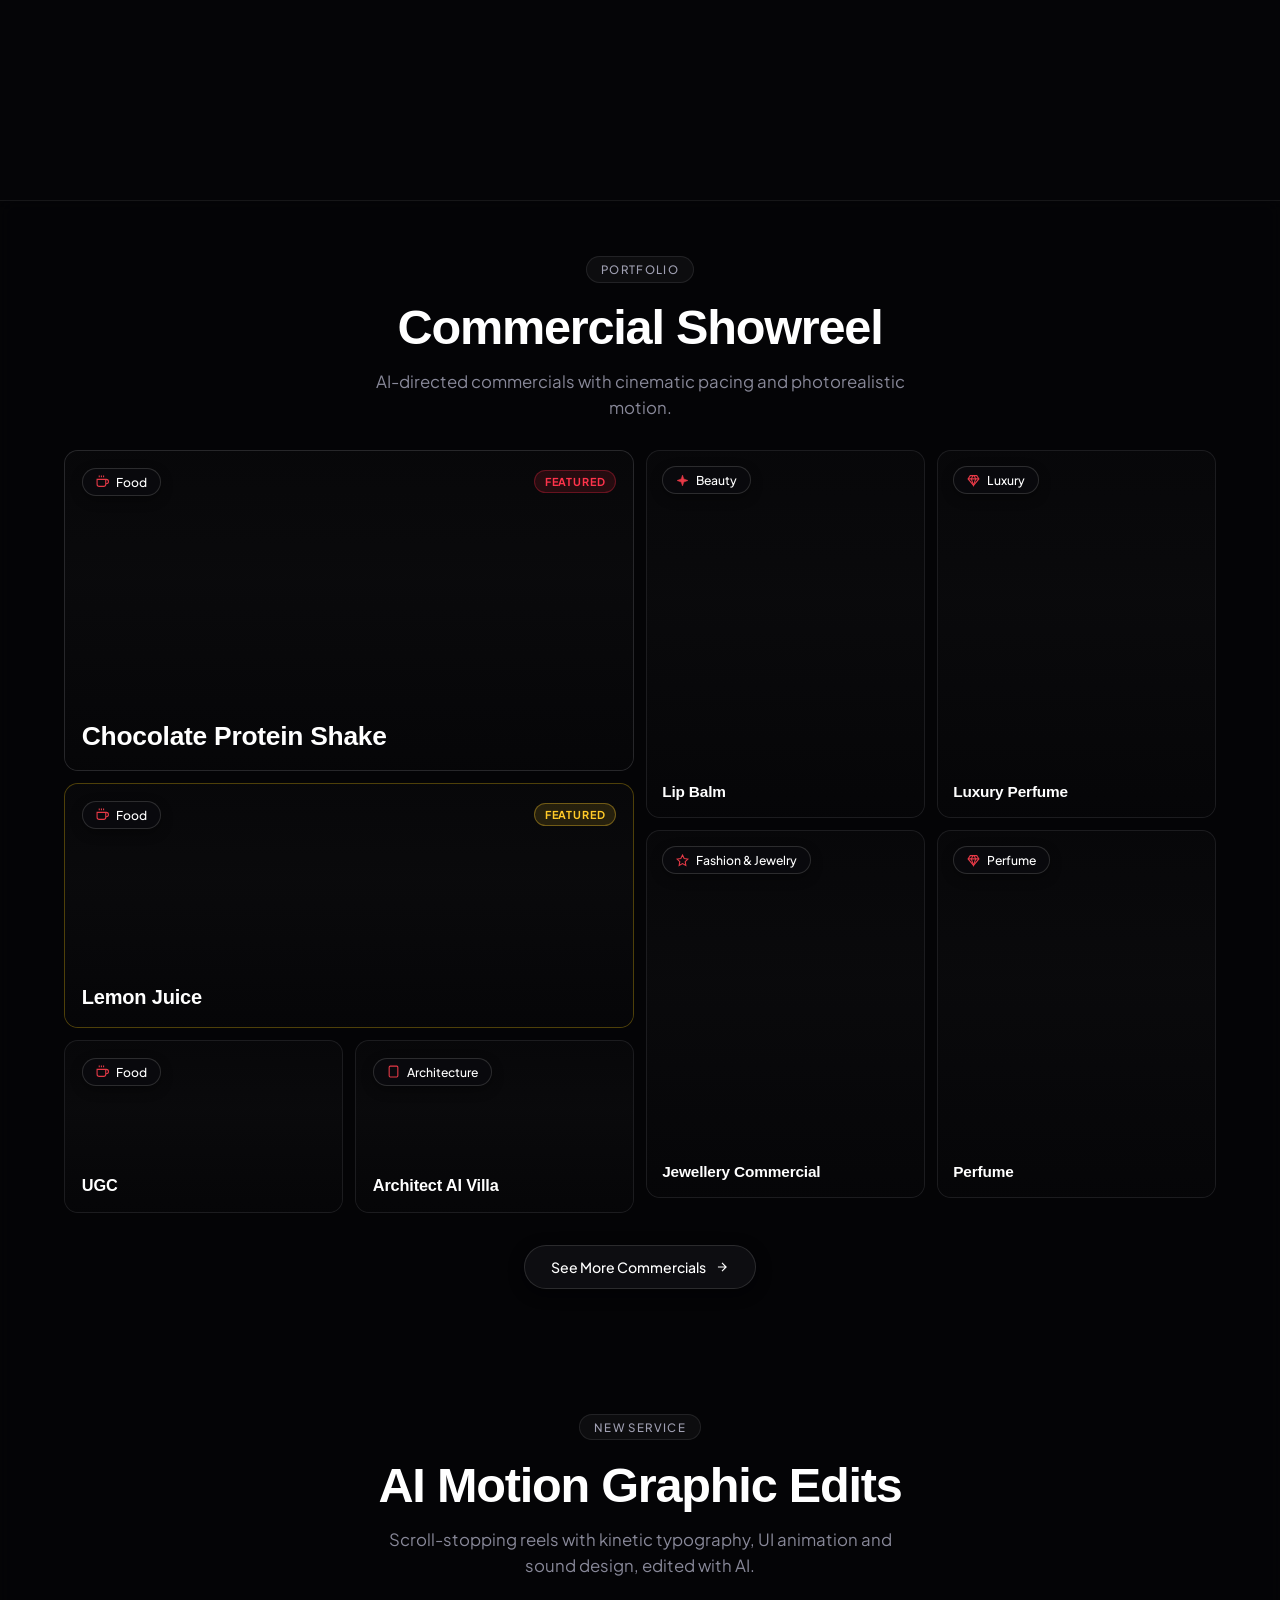
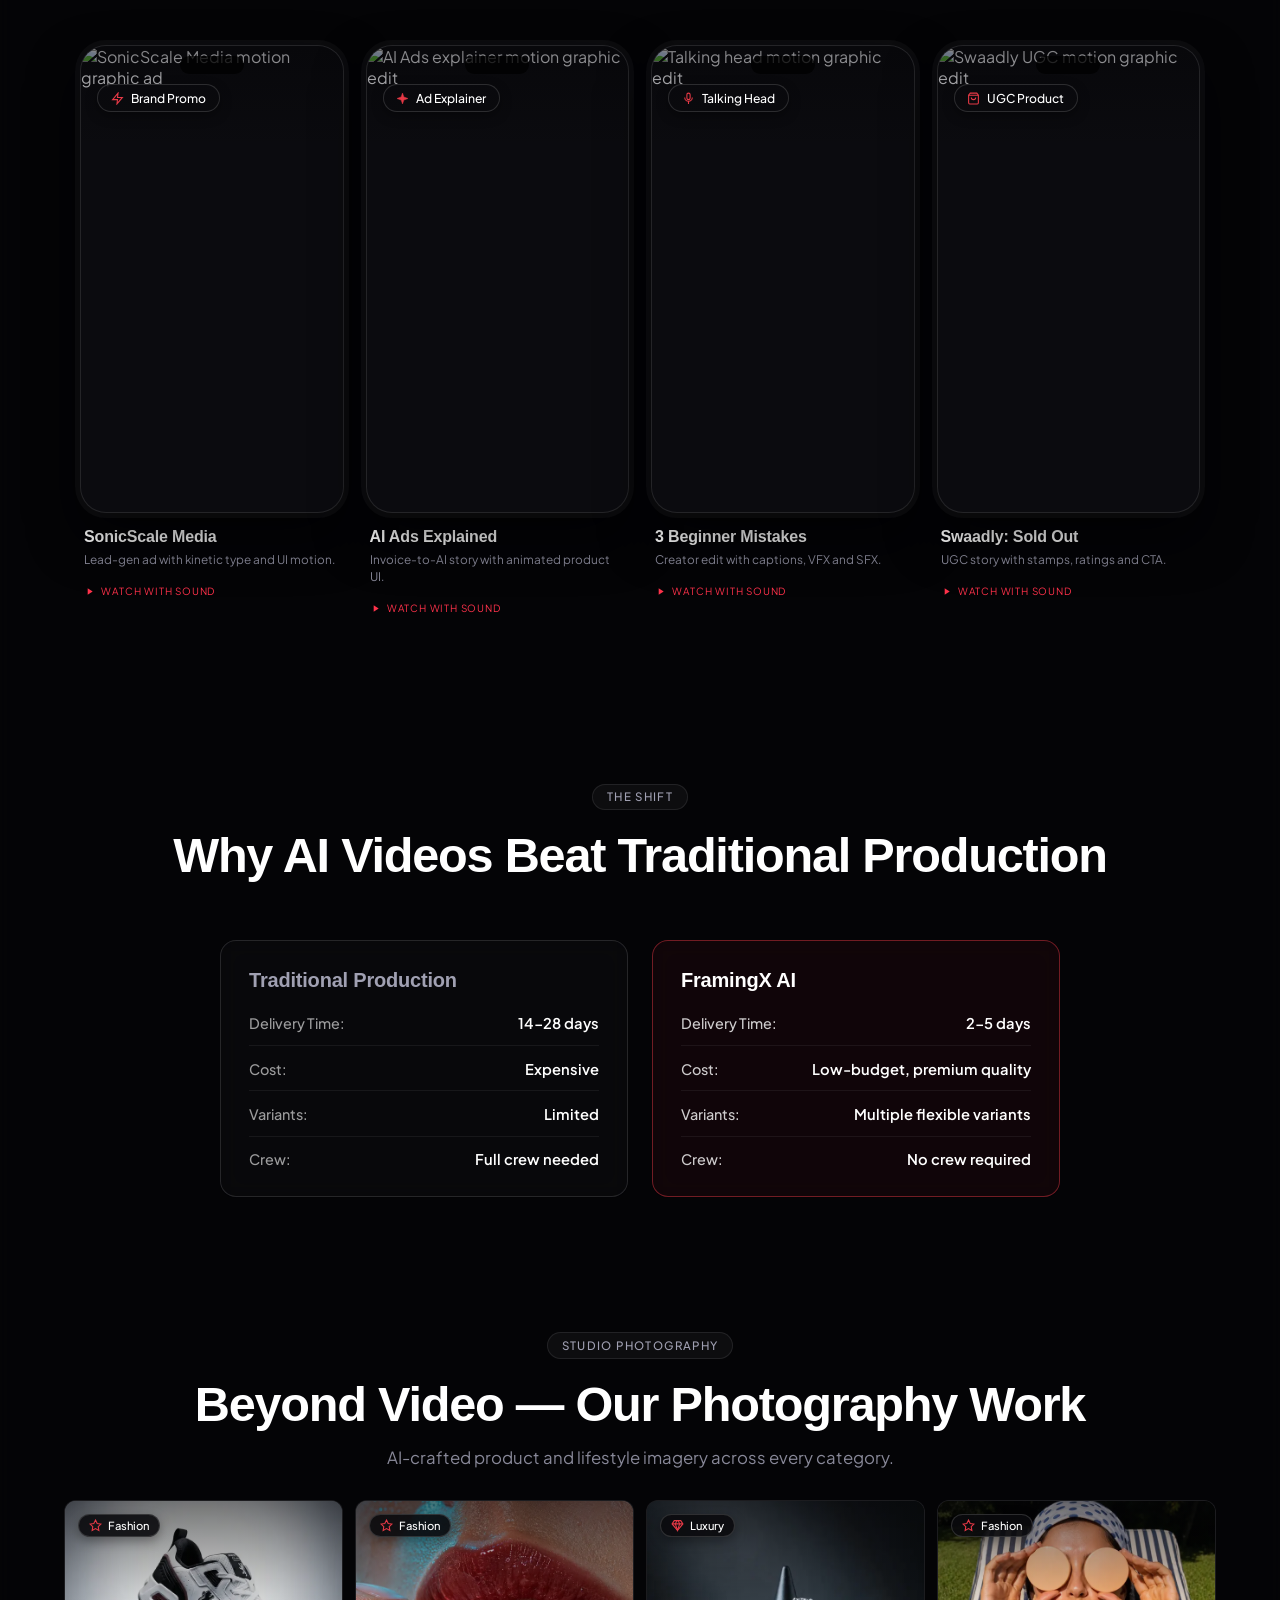
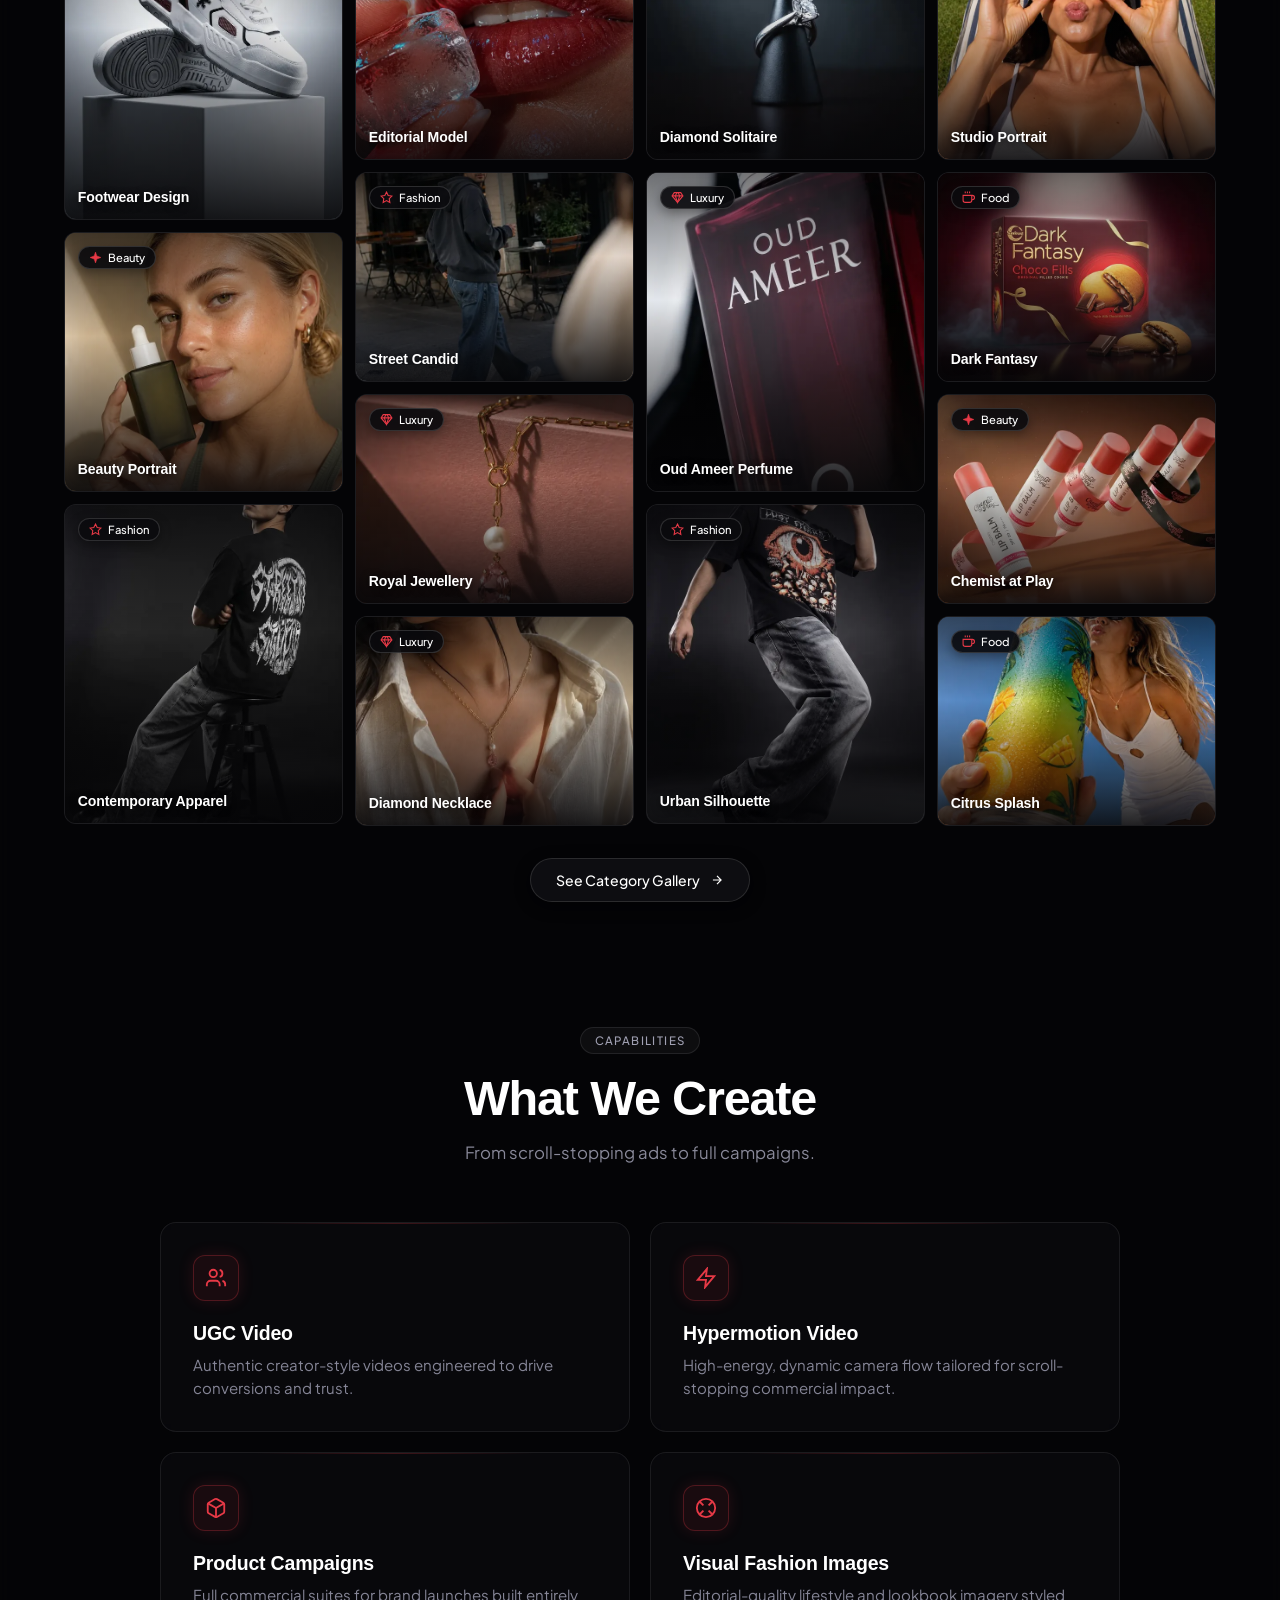
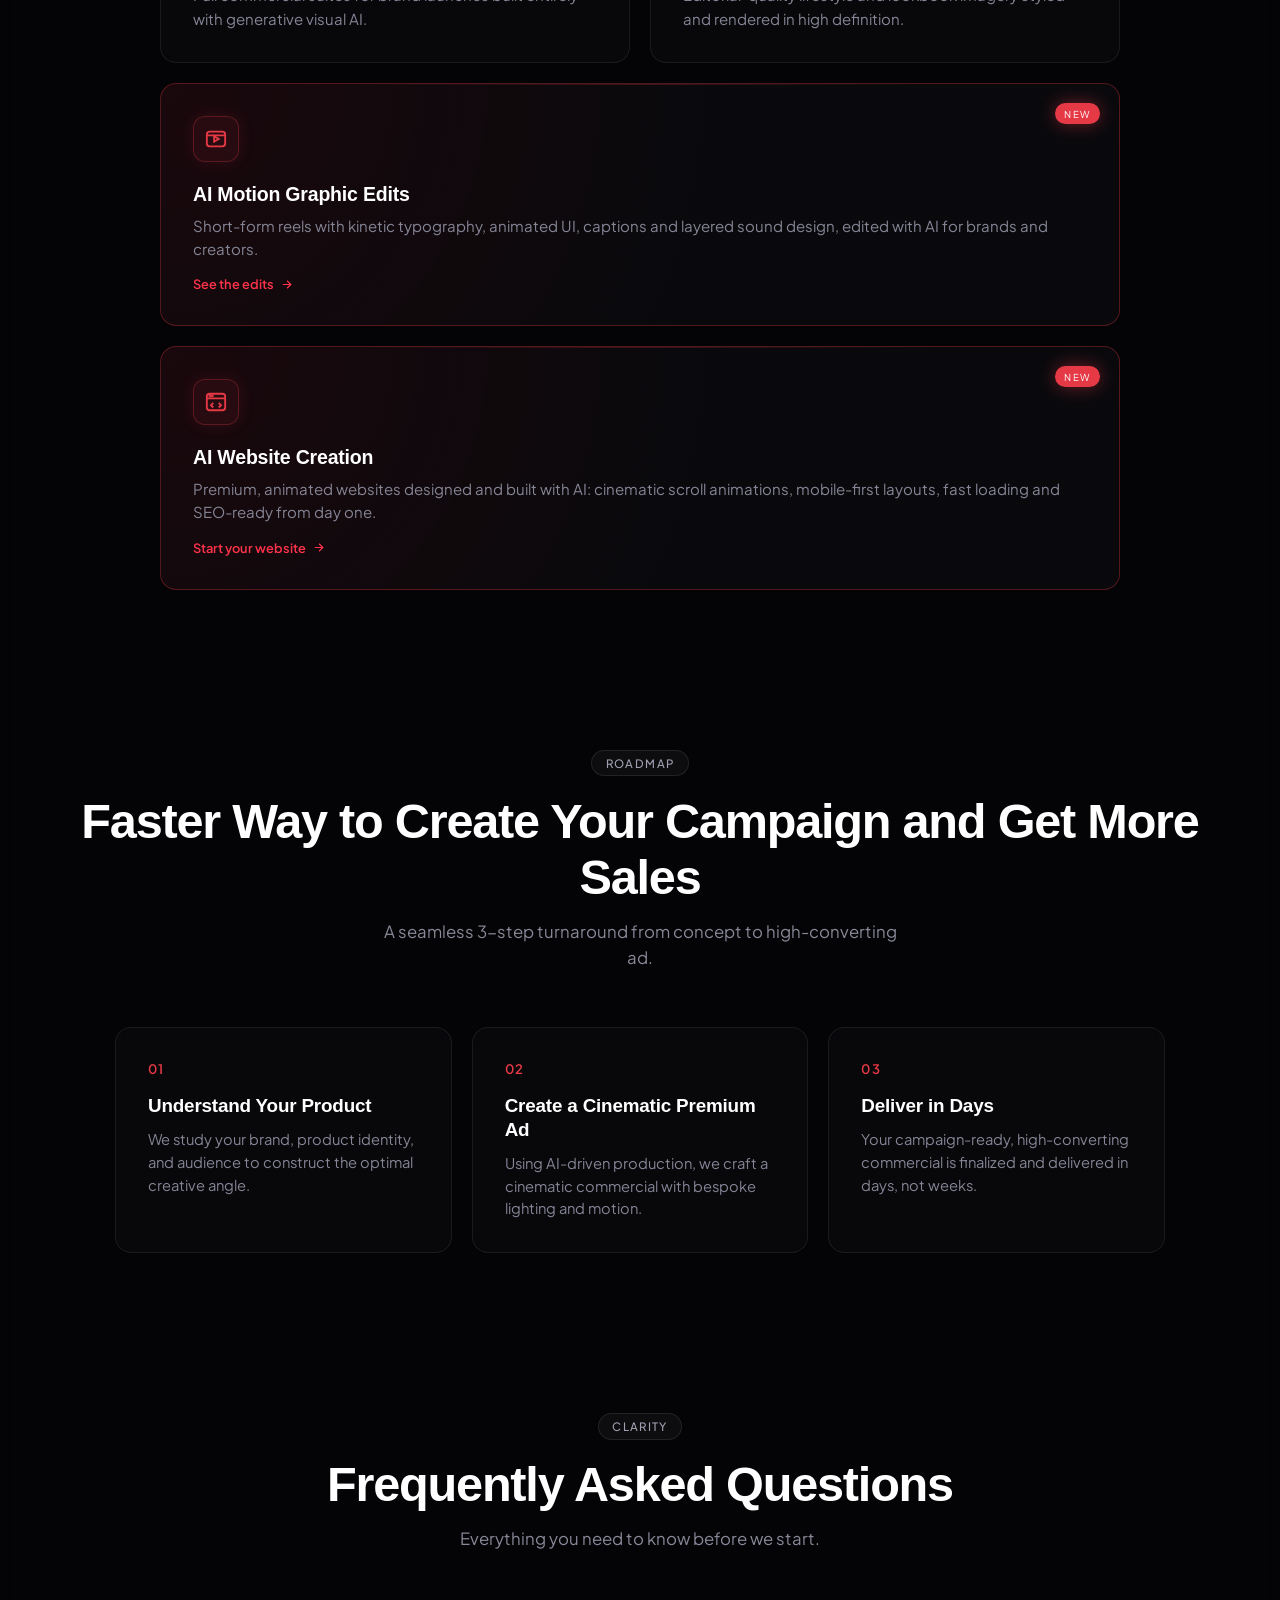
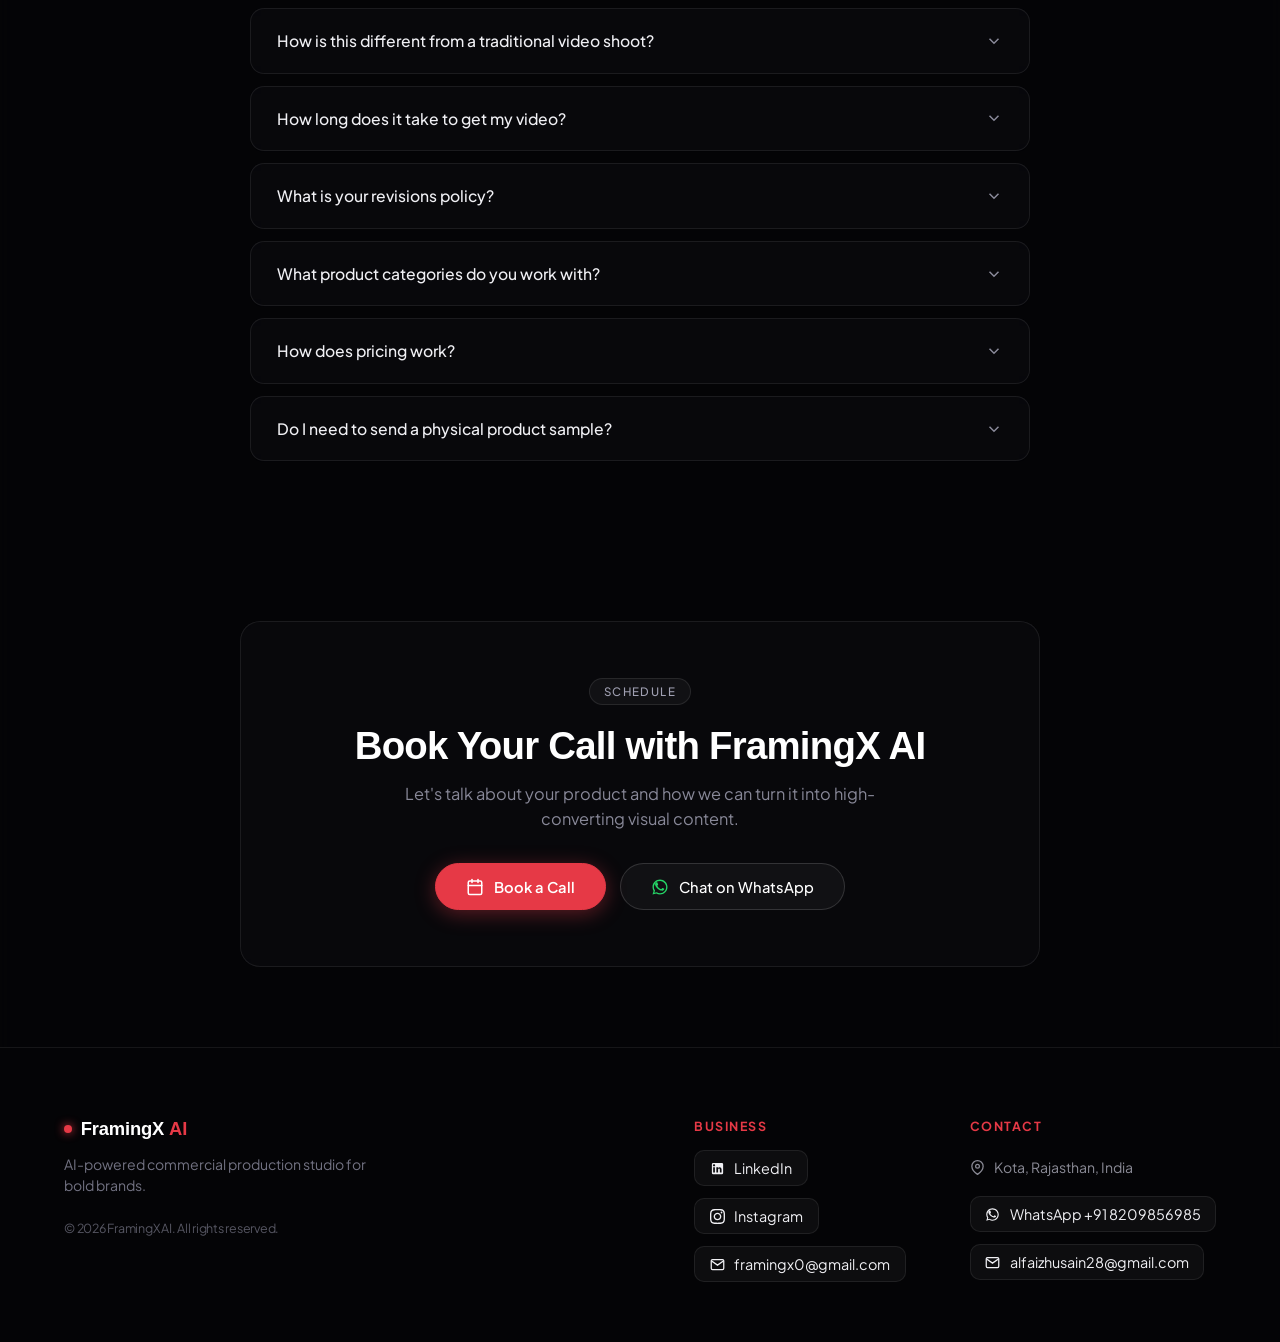
==== commit b2c1a72e: "Add files via upload" ====
--- a/index.html
+++ b/index.html
@@ -3,19 +3,233 @@
 <head>
   <meta charset="UTF-8">
   <meta name="viewport" content="width=device-width, initial-scale=1.0">
-  <title>FramingX AI — Cinematic AI Video & Commercial Producer | Alfaiz</title>
-  
-  <!-- Fonts & CDN Preconnects -->
-  <link rel="icon" href="data:image/svg+xml,<svg xmlns=%22http://www.w3.org/2000/svg%22 viewBox=%220 0 100 100%22><text y=%22.9em%22 font-size=%2290%22>⚡</text></svg>">
+
+  <!-- Primary SEO -->
+  <title>FramingX AI | Cinematic AI Video Ads &amp; Motion Graphic Edits</title>
+  <meta name="description" content="FramingX AI by Alfaiz creates cinematic AI product ads, UGC videos, motion graphic edits and AI photography for brands, delivered in days. Book a call.">
+  <meta name="robots" content="index, follow, max-image-preview:large, max-snippet:-1, max-video-preview:-1">
+  <meta name="author" content="Alfaiz, FramingX AI">
+  <link rel="canonical" href="https://framingx.in/">
+  <meta name="theme-color" content="#050507">
+  <meta name="format-detection" content="telephone=no">
+
+  <!-- Open Graph (WhatsApp, LinkedIn, Facebook previews) -->
+  <meta property="og:type" content="website">
+  <meta property="og:site_name" content="FramingX AI">
+  <meta property="og:locale" content="en_IN">
+  <meta property="og:url" content="https://framingx.in/">
+  <meta property="og:title" content="FramingX AI | Cinematic AI Video Ads &amp; Motion Graphic Edits">
+  <meta property="og:description" content="Cinematic AI product ads, UGC videos, motion graphic edits and AI photography for brands. Delivered in days, not weeks.">
+  <meta property="og:image" content="https://framingx.in/og-image.jpg">
+  <meta property="og:image:width" content="1200">
+  <meta property="og:image:height" content="630">
+  <meta property="og:image:alt" content="FramingX AI: Cinematic AI video ads and motion graphic edits by Alfaiz">
+
+  <!-- Twitter / X -->
+  <meta name="twitter:card" content="summary_large_image">
+  <meta name="twitter:title" content="FramingX AI | Cinematic AI Video Ads &amp; Motion Graphic Edits">
+  <meta name="twitter:description" content="Cinematic AI product ads, UGC videos, motion graphic edits and AI photography for brands.">
+  <meta name="twitter:image" content="https://framingx.in/og-image.jpg">
+
+  <!-- Icons & App -->
+  <link rel="icon" href="/favicon.ico" sizes="any">
+  <link rel="icon" type="image/png" sizes="32x32" href="/favicon-32.png">
+  <link rel="apple-touch-icon" href="/apple-touch-icon.png">
+  <link rel="manifest" href="/site.webmanifest">
+
+  <!-- Fonts -->
   <link rel="preconnect" href="https://api.fontshare.com" crossorigin>
   <link rel="stylesheet" href="https://api.fontshare.com/v2/css?f[]=clash-display@500,600,700&display=swap">
   <link rel="stylesheet" href="https://api.fontshare.com/v2/css?f[]=general-sans@400,500,600,700&display=swap">
   <link rel="preconnect" href="https://fonts.googleapis.com">
   <link rel="preconnect" href="https://fonts.gstatic.com" crossorigin>
   <link rel="stylesheet" href="https://fonts.googleapis.com/css2?family=Baloo+2:wght@700;800&family=Plus+Jakarta+Sans:wght@400;500;600&display=swap">
-  <link rel="preconnect" href="https://cdnjs.cloudflare.com" crossorigin>
-  
+
   <link rel="stylesheet" href="style.css">
+
+  <!-- Structured data (helps Google understand the business, services and FAQs) -->
+  <script type="application/ld+json">
+{
+  "@context": "https://schema.org",
+  "@graph": [
+    {
+      "@type": "WebSite",
+      "@id": "https://framingx.in/#website",
+      "url": "https://framingx.in/",
+      "name": "FramingX AI",
+      "inLanguage": "en-IN",
+      "publisher": {
+        "@id": "https://framingx.in/#business"
+      }
+    },
+    {
+      "@type": [
+        "ProfessionalService",
+        "Organization"
+      ],
+      "@id": "https://framingx.in/#business",
+      "name": "FramingX AI",
+      "url": "https://framingx.in/",
+      "logo": "https://framingx.in/icon-512.png",
+      "image": "https://framingx.in/og-image.jpg",
+      "description": "AI-powered commercial production studio creating cinematic AI video ads, UGC videos, motion graphic edits and AI product photography for brands.",
+      "email": "framingx0@gmail.com",
+      "telephone": "+91-8209856985",
+      "address": {
+        "@type": "PostalAddress",
+        "addressLocality": "Kota",
+        "addressRegion": "Rajasthan",
+        "addressCountry": "IN"
+      },
+            
+      "founder": {
+        "@id": "https://framingx.in/#alfaiz"
+      },
+      "sameAs": [
+        "https://instagram.com/framingx.ai",
+        "https://www.linkedin.com/in/alfez-hussain-38b9b1280"
+      ],
+      "knowsAbout": [
+        "AI video production",
+        "AI commercials",
+        "UGC ads",
+        "Motion graphics",
+        "AI product photography",
+        "Generative AI"
+      ],
+      "hasOfferCatalog": {
+        "@type": "OfferCatalog",
+        "name": "AI Creative Services",
+        "itemListElement": [
+          {
+            "@type": "Offer",
+            "itemOffered": {
+              "@type": "Service",
+              "name": "UGC Video Ads"
+            }
+          },
+          {
+            "@type": "Offer",
+            "itemOffered": {
+              "@type": "Service",
+              "name": "Hypermotion Product Videos"
+            }
+          },
+          {
+            "@type": "Offer",
+            "itemOffered": {
+              "@type": "Service",
+              "name": "AI Product Campaigns"
+            }
+          },
+          {
+            "@type": "Offer",
+            "itemOffered": {
+              "@type": "Service",
+              "name": "AI Fashion & Product Photography"
+            }
+          },
+          {
+            "@type": "Offer",
+            "itemOffered": {
+              "@type": "Service",
+              "name": "AI Motion Graphic Edits"
+            }
+          },
+          {
+            "@type": "Offer",
+            "itemOffered": {
+              "@type": "Service",
+              "name": "AI Website Creation"
+            }
+          }
+        ]
+      }
+    },
+    {
+      "@type": "Person",
+      "@id": "https://framingx.in/#alfaiz",
+      "name": "Alfaiz",
+      "jobTitle": "AI Creative Director",
+      "worksFor": {
+        "@id": "https://framingx.in/#business"
+      },
+      "url": "https://framingx.in/",
+      "sameAs": [
+        "https://www.linkedin.com/in/alfez-hussain-38b9b1280"
+      ]
+    },
+    {
+      "@type": "WebPage",
+      "@id": "https://framingx.in/#webpage",
+      "url": "https://framingx.in/",
+      "name": "FramingX AI | Cinematic AI Video Ads & Motion Graphic Edits",
+      "isPartOf": {
+        "@id": "https://framingx.in/#website"
+      },
+      "about": {
+        "@id": "https://framingx.in/#business"
+      },
+      "primaryImageOfPage": "https://framingx.in/og-image.jpg",
+      "inLanguage": "en-IN"
+    },
+    {
+      "@type": "FAQPage",
+      "@id": "https://framingx.in/#faq",
+      "mainEntity": [
+        {
+          "@type": "Question",
+          "name": "How is this different from a traditional video shoot?",
+          "acceptedAnswer": {
+            "@type": "Answer",
+            "text": "No crew, no studio rentals, and no weeks of waiting. Everything is directed and rendered with advanced AI, delivering studio-grade commercials in days at a fraction of the cost."
+          }
+        },
+        {
+          "@type": "Question",
+          "name": "How long does it take to get my video?",
+          "acceptedAnswer": {
+            "@type": "Answer",
+            "text": "Most projects are delivered within 2-5 days, depending on project complexity and deliverable count."
+          }
+        },
+        {
+          "@type": "Question",
+          "name": "What is your revisions policy?",
+          "acceptedAnswer": {
+            "@type": "Answer",
+            "text": "Every video includes 2 free rounds of revisions. Further revisions are billed at a flat fee per revision. For images, we provide multiple creative variants upfront so you can select the winning direction."
+          }
+        },
+        {
+          "@type": "Question",
+          "name": "What product categories do you work with?",
+          "acceptedAnswer": {
+            "@type": "Answer",
+            "text": "We work with food & beverage, fashion & jewelry, beauty & skincare, luxury accessories, electronics, and architecture/real estate brands."
+          }
+        },
+        {
+          "@type": "Question",
+          "name": "How does pricing work?",
+          "acceptedAnswer": {
+            "@type": "Answer",
+            "text": "Pricing is scoped based on your specific deliverables and volume. Reach out via WhatsApp for a quick, transparent quote."
+          }
+        },
+        {
+          "@type": "Question",
+          "name": "Do I need to send a physical product sample?",
+          "acceptedAnswer": {
+            "@type": "Answer",
+            "text": "No — you don't need to ship anything. We only require clean reference photos and your brand guidelines. Everything else is digitally lit and rendered with AI."
+          }
+        }
+      ]
+    }
+  ]
+}
+  </script>
 </head>
 <body>
 
@@ -147,7 +361,7 @@
           
           <!-- Tile 1: 1 Large HERO Tile (Horizontal, Chocolate Protein Shake) -->
           <div class="bento-slot tile-hero" data-slot="1">
-            <img class="card-thumb-poster" src="assets/all photos/chocolate_shake.webp" alt="Chocolate Protein Shake" width="1600" height="892" loading="lazy" decoding="async">
+            <img class="card-thumb-poster" src="assets/all photos/chocolate_shake.webp" srcset="assets/all%20photos/sm/chocolate_shake.webp 960w, assets/all%20photos/chocolate_shake.webp 1600w" sizes="(max-width: 1023px) 92vw, 600px" alt="Chocolate Protein Shake" width="1600" height="892" loading="lazy" decoding="async">
             <video class="card-video-bg" src="assets/all vid/Chocolate protien shake.mp4" poster="assets/all photos/chocolate_shake.webp" muted loop playsinline preload="none"></video>
             <div class="bento-slot-content">
               <div class="bento-slot-top">
@@ -165,7 +379,7 @@
 
           <!-- Tile 2: Vertical Tile (Portrait, Lip Balm) -->
           <div class="bento-slot tile-vertical" data-slot="2">
-            <img class="card-thumb-poster" src="assets/all photos/lip_balm.webp" alt="Lip Balm" width="893" height="1600" loading="lazy" decoding="async">
+            <img class="card-thumb-poster" src="assets/all photos/lip_balm.webp" srcset="assets/all%20photos/sm/lip_balm.webp 640w, assets/all%20photos/lip_balm.webp 893w" sizes="(max-width: 1023px) 92vw, 300px" alt="Lip Balm" width="893" height="1600" loading="lazy" decoding="async">
             <video class="card-video-bg" src="assets/all vid/Lip balm.mp4" poster="assets/all photos/lip_balm.webp" muted loop playsinline preload="none"></video>
             <div class="bento-slot-content">
               <div class="bento-slot-top">
@@ -182,7 +396,7 @@
 
           <!-- Tile 3: Vertical Tile (Portrait, Luxury Perfume) -->
           <div class="bento-slot tile-vertical" data-slot="3">
-            <img class="card-thumb-poster" src="assets/all photos/luxury_perfume.webp" alt="Luxury Perfume" width="720" height="1280" loading="lazy" decoding="async">
+            <img class="card-thumb-poster" src="assets/all photos/luxury_perfume.webp" srcset="assets/all%20photos/sm/luxury_perfume.webp 640w, assets/all%20photos/luxury_perfume.webp 720w" sizes="(max-width: 1023px) 92vw, 300px" alt="Luxury Perfume" width="720" height="1280" loading="lazy" decoding="async">
             <video class="card-video-bg" src="assets/all vid/Luxury perfume.mp4" poster="assets/all photos/luxury_perfume.webp" muted loop playsinline preload="none"></video>
             <div class="bento-slot-content">
               <div class="bento-slot-top">
@@ -199,7 +413,7 @@
 
           <!-- Tile 4: Medium-Featured Horizontal Tile (Lemon Juice) -->
           <div class="bento-slot tile-horizontal tile-lemon-featured" data-slot="4">
-            <img class="card-thumb-poster" src="assets/all photos/lemon_juice.webp" alt="Lemon Juice" width="1600" height="893" loading="lazy" decoding="async">
+            <img class="card-thumb-poster" src="assets/all photos/lemon_juice.webp" srcset="assets/all%20photos/sm/lemon_juice.webp 960w, assets/all%20photos/lemon_juice.webp 1600w" sizes="(max-width: 1023px) 92vw, 600px" alt="Lemon Juice" width="1600" height="893" loading="lazy" decoding="async">
             <video class="card-video-bg" src="assets/all vid/Lemon juise.mp4" poster="assets/all photos/lemon_juice.webp" muted loop playsinline preload="none"></video>
             <div class="bento-slot-content">
               <div class="bento-slot-top">
@@ -217,7 +431,7 @@
 
           <!-- Tile 5: Vertical Tile (Portrait, Jewellery Commercial) -->
           <div class="bento-slot tile-vertical" data-slot="5">
-            <img class="card-thumb-poster" src="assets/all photos/jewelry.webp" alt="Jewellery Commercial" width="893" height="1600" loading="lazy" decoding="async">
+            <img class="card-thumb-poster" src="assets/all photos/jewelry.webp" srcset="assets/all%20photos/sm/jewelry.webp 640w, assets/all%20photos/jewelry.webp 893w" sizes="(max-width: 1023px) 92vw, 300px" alt="Jewellery Commercial" width="893" height="1600" loading="lazy" decoding="async">
             <video class="card-video-bg" src="assets/all vid/Jwellery commercial.mp4" poster="assets/all photos/jewelry.webp" muted loop playsinline preload="none"></video>
             <div class="bento-slot-content">
               <div class="bento-slot-top">
@@ -234,7 +448,7 @@
 
           <!-- Tile 6: Vertical Tile (Portrait, Perfume) -->
           <div class="bento-slot tile-vertical" data-slot="6">
-            <img class="card-thumb-poster" src="assets/all photos/perfume_alt.webp" alt="Perfume" width="893" height="1600" loading="lazy" decoding="async">
+            <img class="card-thumb-poster" src="assets/all photos/perfume_alt.webp" srcset="assets/all%20photos/sm/perfume_alt.webp 640w, assets/all%20photos/perfume_alt.webp 893w" sizes="(max-width: 1023px) 92vw, 300px" alt="Perfume" width="893" height="1600" loading="lazy" decoding="async">
             <video class="card-video-bg" src="assets/all vid/Perfume .mp4" poster="assets/all photos/perfume_alt.webp" muted loop playsinline preload="none"></video>
             <div class="bento-slot-content">
               <div class="bento-slot-top">
@@ -251,7 +465,7 @@
 
           <!-- Tile 7: Normal Horizontal Tile (Landscape, UGC) -->
           <div class="bento-slot tile-horizontal" data-slot="7">
-            <img class="card-thumb-poster" src="assets/all photos/ugc_video.webp" alt="UGC" width="1280" height="720" loading="lazy" decoding="async">
+            <img class="card-thumb-poster" src="assets/all photos/ugc_video.webp" srcset="assets/all%20photos/sm/ugc_video.webp 960w, assets/all%20photos/ugc_video.webp 1280w" sizes="(max-width: 1023px) 92vw, 300px" alt="UGC" width="1280" height="720" loading="lazy" decoding="async">
             <video class="card-video-bg" src="assets/all vid/UGC video.mp4" poster="assets/all photos/ugc_video.webp" muted loop playsinline preload="none"></video>
             <div class="bento-slot-content">
               <div class="bento-slot-top">
@@ -268,7 +482,7 @@
 
           <!-- Tile 8: Normal Horizontal Tile (Landscape, Architect AI Villa) -->
           <div class="bento-slot tile-horizontal" data-slot="8">
-            <img class="card-thumb-poster" src="assets/all photos/ai_villa.webp" alt="Architect AI Villa" width="1600" height="1194" loading="lazy" decoding="async">
+            <img class="card-thumb-poster" src="assets/all photos/ai_villa.webp" srcset="assets/all%20photos/sm/ai_villa.webp 960w, assets/all%20photos/ai_villa.webp 1600w" sizes="(max-width: 1023px) 92vw, 300px" alt="Architect AI Villa" width="1600" height="1194" loading="lazy" decoding="async">
             <video class="card-video-bg" src="assets/all vid/AI villa edit.mp4" poster="assets/all photos/ai_villa.webp" muted loop playsinline preload="none"></video>
             <div class="bento-slot-content">
               <div class="bento-slot-top">
@@ -286,11 +500,115 @@
         </div>
 
         <div class="center-btn-wrap reveal-item">
-          <button class="pill-btn btn-secondary-glow" id="btn-see-more-videos">
+          <button type="button" class="pill-btn btn-secondary-glow" id="btn-see-more-videos">
             <span>See More Commercials</span>
             <svg width="14" height="14" viewBox="0 0 24 24" fill="none" stroke="currentColor" stroke-width="2"><path d="M5 12h14M12 5l7 7-7 7"/></svg>
           </button>
         </div>
+      </div>
+    </section>
+
+    <!-- 1b. AI MOTION GRAPHIC EDITS (Vertical reel showcase) -->
+    <section class="section-block" id="motion-edits">
+      <div class="container">
+        <div class="section-header reveal-item">
+          <span class="section-tag mono">NEW SERVICE</span>
+          <h2 class="section-title">AI Motion Graphic Edits</h2>
+          <p class="section-subtitle">Scroll-stopping reels with kinetic typography, UI animation and sound design, edited with AI.</p>
+        </div>
+
+        <div class="motion-edits-track reveal-item" id="motion-edits-track">
+          <div class="motion-edit-card" data-edit="1" tabindex="0" role="button">
+            <div class="motion-phone">
+              <img class="motion-poster" src="assets/motion-edits/motion-edit-1.webp" srcset="assets/motion-edits/motion-edit-1-sm.webp 480w, assets/motion-edits/motion-edit-1.webp 720w" sizes="(max-width: 767px) 72vw, (max-width: 1023px) 500px, 270px" alt="SonicScale Media motion graphic ad" width="720" height="1280" loading="lazy" decoding="async">
+              <video class="motion-video" src="assets/motion-edits/motion-edit-1.mp4" poster="assets/motion-edits/motion-edit-1.webp" muted loop playsinline preload="none"></video>
+              <div class="motion-overlay">
+                <div class="motion-top">
+                  <div class="category-chip tile-chip">
+                    <svg class="cat-svg" width="12" height="12" viewBox="0 0 24 24" fill="none" stroke="currentColor" stroke-width="2"><path d="M13 2 3 14h9l-1 8 10-12h-9l1-8z"/></svg>
+                    <span class="cat-label">Brand Promo</span>
+                  </div>
+                </div>
+              </div>
+            </div>
+            <div class="motion-bottom">
+              <h3 class="motion-title">SonicScale Media</h3>
+              <p class="motion-desc">Lead-gen ad with kinetic type and UI motion.</p>
+              <span class="motion-play-pill mono">
+                <svg width="11" height="11" viewBox="0 0 24 24" fill="currentColor"><path d="M8 5v14l11-7z"/></svg>
+                Watch with sound
+              </span>
+            </div>
+          </div>
+          <div class="motion-edit-card" data-edit="2" tabindex="0" role="button">
+            <div class="motion-phone">
+              <img class="motion-poster" src="assets/motion-edits/motion-edit-2.webp" srcset="assets/motion-edits/motion-edit-2-sm.webp 480w, assets/motion-edits/motion-edit-2.webp 720w" sizes="(max-width: 767px) 72vw, (max-width: 1023px) 500px, 270px" alt="AI Ads explainer motion graphic edit" width="720" height="1280" loading="lazy" decoding="async">
+              <video class="motion-video" src="assets/motion-edits/motion-edit-2.mp4" poster="assets/motion-edits/motion-edit-2.webp" muted loop playsinline preload="none"></video>
+              <div class="motion-overlay">
+                <div class="motion-top">
+                  <div class="category-chip tile-chip">
+                    <svg class="cat-svg" width="12" height="12" viewBox="0 0 24 24" fill="currentColor"><path d="M12 2l2.4 7.2L22 12l-7.6 2.8L12 22l-2.4-7.2L2 12l7.6-2.8z"/></svg>
+                    <span class="cat-label">Ad Explainer</span>
+                  </div>
+                </div>
+              </div>
+            </div>
+            <div class="motion-bottom">
+              <h3 class="motion-title">AI Ads Explained</h3>
+              <p class="motion-desc">Invoice-to-AI story with animated product UI.</p>
+              <span class="motion-play-pill mono">
+                <svg width="11" height="11" viewBox="0 0 24 24" fill="currentColor"><path d="M8 5v14l11-7z"/></svg>
+                Watch with sound
+              </span>
+            </div>
+          </div>
+          <div class="motion-edit-card" data-edit="3" tabindex="0" role="button">
+            <div class="motion-phone">
+              <img class="motion-poster" src="assets/motion-edits/motion-edit-3.webp" srcset="assets/motion-edits/motion-edit-3-sm.webp 480w, assets/motion-edits/motion-edit-3.webp 720w" sizes="(max-width: 767px) 72vw, (max-width: 1023px) 500px, 270px" alt="Talking head motion graphic edit" width="720" height="1280" loading="lazy" decoding="async">
+              <video class="motion-video" src="assets/motion-edits/motion-edit-3.mp4" poster="assets/motion-edits/motion-edit-3.webp" muted loop playsinline preload="none"></video>
+              <div class="motion-overlay">
+                <div class="motion-top">
+                  <div class="category-chip tile-chip">
+                    <svg class="cat-svg" width="12" height="12" viewBox="0 0 24 24" fill="none" stroke="currentColor" stroke-width="2"><rect x="9" y="2" width="6" height="12" rx="3"/><path d="M5 10a7 7 0 0 0 14 0M12 17v5"/></svg>
+                    <span class="cat-label">Talking Head</span>
+                  </div>
+                </div>
+              </div>
+            </div>
+            <div class="motion-bottom">
+              <h3 class="motion-title">3 Beginner Mistakes</h3>
+              <p class="motion-desc">Creator edit with captions, VFX and SFX.</p>
+              <span class="motion-play-pill mono">
+                <svg width="11" height="11" viewBox="0 0 24 24" fill="currentColor"><path d="M8 5v14l11-7z"/></svg>
+                Watch with sound
+              </span>
+            </div>
+          </div>
+          <div class="motion-edit-card" data-edit="4" tabindex="0" role="button">
+            <div class="motion-phone">
+              <img class="motion-poster" src="assets/motion-edits/motion-edit-4.webp" srcset="assets/motion-edits/motion-edit-4-sm.webp 480w, assets/motion-edits/motion-edit-4.webp 720w" sizes="(max-width: 767px) 72vw, (max-width: 1023px) 500px, 270px" alt="Swaadly UGC motion graphic edit" width="720" height="1280" loading="lazy" decoding="async">
+              <video class="motion-video" src="assets/motion-edits/motion-edit-4.mp4" poster="assets/motion-edits/motion-edit-4.webp" muted loop playsinline preload="none"></video>
+              <div class="motion-overlay">
+                <div class="motion-top">
+                  <div class="category-chip tile-chip">
+                    <svg class="cat-svg" width="12" height="12" viewBox="0 0 24 24" fill="none" stroke="currentColor" stroke-width="2"><path d="M6 2 3 6v14a2 2 0 0 0 2 2h14a2 2 0 0 0 2-2V6l-3-4z"/><path d="M3 6h18M16 10a4 4 0 0 1-8 0"/></svg>
+                    <span class="cat-label">UGC Product</span>
+                  </div>
+                </div>
+              </div>
+            </div>
+            <div class="motion-bottom">
+              <h3 class="motion-title">Swaadly: Sold Out</h3>
+              <p class="motion-desc">UGC story with stamps, ratings and CTA.</p>
+              <span class="motion-play-pill mono">
+                <svg width="11" height="11" viewBox="0 0 24 24" fill="currentColor"><path d="M8 5v14l11-7z"/></svg>
+                Watch with sound
+              </span>
+            </div>
+          </div>
+        </div>
+
+        <div class="motion-dots" id="motion-dots" aria-hidden="true"><span class="active"></span><span></span><span></span><span></span></div>
       </div>
     </section>
 
@@ -369,7 +687,7 @@
           
           <!-- Photo 1: Tall (Fashion, Footwear Design) -->
           <div class="photo-slot photo-tile-tall" data-photo-src="assets/all photos/shoes.webp" data-title="Footwear Design" data-cat="Fashion">
-            <img class="photo-img" src="assets/all photos/shoes.webp" alt="Footwear Design" width="893" height="1600" loading="lazy" decoding="async">
+            <img class="photo-img" src="assets/all photos/shoes.webp" srcset="assets/all%20photos/sm/shoes.webp 640w, assets/all%20photos/shoes.webp 893w" sizes="(max-width: 767px) 80vw, (max-width: 1023px) 360px, 460px" alt="Footwear Design" width="893" height="1600" loading="lazy" decoding="async">
             <div class="photo-slot-content">
               <div class="photo-slot-top">
                 <div class="category-chip tile-chip">
@@ -385,7 +703,7 @@
 
           <!-- Photo 2: Medium (Fashion, Editorial Model) -->
           <div class="photo-slot photo-tile-medium" data-photo-src="assets/all photos/Hyper realistic 3.webp" data-title="Editorial Model" data-cat="Fashion">
-            <img class="photo-img" src="assets/all photos/Hyper realistic 3.webp" alt="Editorial Model" width="1122" height="1402" loading="lazy" decoding="async">
+            <img class="photo-img" src="assets/all photos/Hyper realistic 3.webp" srcset="assets/all%20photos/sm/Hyper%20realistic%203.webp 640w, assets/all%20photos/Hyper%20realistic%203.webp 1122w" sizes="(max-width: 767px) 80vw, (max-width: 1023px) 360px, 460px" alt="Editorial Model" width="1122" height="1402" loading="lazy" decoding="async">
             <div class="photo-slot-content">
               <div class="photo-slot-top">
                 <div class="category-chip tile-chip">
@@ -401,7 +719,7 @@
 
           <!-- Photo 3: Medium (Luxury, Diamond Solitaire) -->
           <div class="photo-slot photo-tile-medium" data-photo-src="assets/all photos/Ring.webp" data-title="Diamond Solitaire" data-cat="Luxury">
-            <img class="photo-img" src="assets/all photos/Ring.webp" alt="Diamond Solitaire" width="893" height="1600" loading="lazy" decoding="async">
+            <img class="photo-img" src="assets/all photos/Ring.webp" srcset="assets/all%20photos/sm/Ring.webp 640w, assets/all%20photos/Ring.webp 893w" sizes="(max-width: 767px) 80vw, (max-width: 1023px) 360px, 460px" alt="Diamond Solitaire" width="893" height="1600" loading="lazy" decoding="async">
             <div class="photo-slot-content">
               <div class="photo-slot-top">
                 <div class="category-chip tile-chip">
@@ -417,7 +735,7 @@
 
           <!-- Photo 4: Medium (Fashion, Studio Portrait) -->
           <div class="photo-slot photo-tile-medium" data-photo-src="assets/all photos/Hyper realistic.webp" data-title="Studio Portrait" data-cat="Fashion">
-            <img class="photo-img" src="assets/all photos/Hyper realistic.webp" alt="Studio Portrait" width="1122" height="1402" loading="lazy" decoding="async">
+            <img class="photo-img" src="assets/all photos/Hyper realistic.webp" srcset="assets/all%20photos/sm/Hyper%20realistic.webp 640w, assets/all%20photos/Hyper%20realistic.webp 1122w" sizes="(max-width: 767px) 80vw, (max-width: 1023px) 360px, 460px" alt="Studio Portrait" width="1122" height="1402" loading="lazy" decoding="async">
             <div class="photo-slot-content">
               <div class="photo-slot-top">
                 <div class="category-chip tile-chip">
@@ -433,7 +751,7 @@
 
           <!-- Photo 5: Compact (Fashion, Street Candid) -->
           <div class="photo-slot photo-tile-compact" data-photo-src="assets/all photos/fashion candit.webp" data-title="Street Candid" data-cat="Fashion">
-            <img class="photo-img" src="assets/all photos/fashion candit.webp" alt="Street Candid" width="1122" height="1402" loading="lazy" decoding="async">
+            <img class="photo-img" src="assets/all photos/fashion candit.webp" srcset="assets/all%20photos/sm/fashion%20candit.webp 640w, assets/all%20photos/fashion%20candit.webp 1122w" sizes="(max-width: 767px) 80vw, (max-width: 1023px) 360px, 460px" alt="Street Candid" width="1122" height="1402" loading="lazy" decoding="async">
             <div class="photo-slot-content">
               <div class="photo-slot-top">
                 <div class="category-chip tile-chip">
@@ -449,7 +767,7 @@
 
           <!-- Photo 6: Tall (Luxury, Oud Ameer Perfume) -->
           <div class="photo-slot photo-tile-tall" data-photo-src="assets/all photos/oud ameer.webp" data-title="Oud Ameer Perfume" data-cat="Luxury">
-            <img class="photo-img" src="assets/all photos/oud ameer.webp" alt="Oud Ameer Perfume" width="893" height="1600" loading="lazy" decoding="async">
+            <img class="photo-img" src="assets/all photos/oud ameer.webp" srcset="assets/all%20photos/sm/oud%20ameer.webp 640w, assets/all%20photos/oud%20ameer.webp 893w" sizes="(max-width: 767px) 80vw, (max-width: 1023px) 360px, 460px" alt="Oud Ameer Perfume" width="893" height="1600" loading="lazy" decoding="async">
             <div class="photo-slot-content">
               <div class="photo-slot-top">
                 <div class="category-chip tile-chip">
@@ -465,7 +783,7 @@
 
           <!-- Photo 7: Compact (Food, Dark Fantasy) -->
           <div class="photo-slot photo-tile-compact" data-photo-src="assets/all photos/Dark fantasy.webp" data-title="Dark Fantasy" data-cat="Food">
-            <img class="photo-img" src="assets/all photos/Dark fantasy.webp" alt="Dark Fantasy" width="1600" height="893" loading="lazy" decoding="async">
+            <img class="photo-img" src="assets/all photos/Dark fantasy.webp" srcset="assets/all%20photos/sm/Dark%20fantasy.webp 960w, assets/all%20photos/Dark%20fantasy.webp 1600w" sizes="(max-width: 767px) 80vw, (max-width: 1023px) 360px, 460px" alt="Dark Fantasy" width="1600" height="893" loading="lazy" decoding="async">
             <div class="photo-slot-content">
               <div class="photo-slot-top">
                 <div class="category-chip tile-chip">
@@ -481,7 +799,7 @@
 
           <!-- Photo 8: Medium (Beauty, Beauty Portrait) -->
           <div class="photo-slot photo-tile-medium" data-photo-src="assets/all photos/Hyper realistic 2.webp" data-title="Beauty Portrait" data-cat="Beauty">
-            <img class="photo-img" src="assets/all photos/Hyper realistic 2.webp" alt="Beauty Portrait" width="1122" height="1402" loading="lazy" decoding="async">
+            <img class="photo-img" src="assets/all photos/Hyper realistic 2.webp" srcset="assets/all%20photos/sm/Hyper%20realistic%202.webp 640w, assets/all%20photos/Hyper%20realistic%202.webp 1122w" sizes="(max-width: 767px) 80vw, (max-width: 1023px) 360px, 460px" alt="Beauty Portrait" width="1122" height="1402" loading="lazy" decoding="async">
             <div class="photo-slot-content">
               <div class="photo-slot-top">
                 <div class="category-chip tile-chip">
@@ -497,7 +815,7 @@
 
           <!-- Photo 9: Compact (Luxury, Royal Jewellery) -->
           <div class="photo-slot photo-tile-compact" data-photo-src="assets/all photos/Jwellery 2.webp" data-title="Royal Jewellery" data-cat="Luxury">
-            <img class="photo-img" src="assets/all photos/Jwellery 2.webp" alt="Royal Jewellery" width="1122" height="1402" loading="lazy" decoding="async">
+            <img class="photo-img" src="assets/all photos/Jwellery 2.webp" srcset="assets/all%20photos/sm/Jwellery%202.webp 640w, assets/all%20photos/Jwellery%202.webp 1122w" sizes="(max-width: 767px) 80vw, (max-width: 1023px) 360px, 460px" alt="Royal Jewellery" width="1122" height="1402" loading="lazy" decoding="async">
             <div class="photo-slot-content">
               <div class="photo-slot-top">
                 <div class="category-chip tile-chip">
@@ -512,8 +830,8 @@
           </div>
 
           <!-- Photo 10: Compact (Beauty, Chemist at Play) -->
-          <div class="photo-slot photo-tile-compact" data-photo-src="assets/all photos/Camist&play.webp" data-title="Chemist at Play" data-cat="Beauty">
-            <img class="photo-img" src="assets/all photos/Camist&play.webp" alt="Chemist at Play" width="1600" height="893" loading="lazy" decoding="async">
+          <div class="photo-slot photo-tile-compact" data-photo-src="assets/all photos/Camist&amp;play.webp" data-title="Chemist at Play" data-cat="Beauty">
+            <img class="photo-img" src="assets/all photos/Camist&amp;play.webp" srcset="assets/all%20photos/sm/Camist&amp;play.webp 960w, assets/all%20photos/Camist&amp;play.webp 1600w" sizes="(max-width: 767px) 80vw, (max-width: 1023px) 360px, 460px" alt="Chemist at Play" width="1600" height="893" loading="lazy" decoding="async">
             <div class="photo-slot-content">
               <div class="photo-slot-top">
                 <div class="category-chip tile-chip">
@@ -529,7 +847,7 @@
 
           <!-- Photo 11: Tall (Fashion, Contemporary Apparel) -->
           <div class="photo-slot photo-tile-tall" data-photo-src="assets/all photos/clothing 1.webp" data-title="Contemporary Apparel" data-cat="Fashion">
-            <img class="photo-img" src="assets/all photos/clothing 1.webp" alt="Contemporary Apparel" width="893" height="1600" loading="lazy" decoding="async">
+            <img class="photo-img" src="assets/all photos/clothing 1.webp" srcset="assets/all%20photos/sm/clothing%201.webp 640w, assets/all%20photos/clothing%201.webp 893w" sizes="(max-width: 767px) 80vw, (max-width: 1023px) 360px, 460px" alt="Contemporary Apparel" width="893" height="1600" loading="lazy" decoding="async">
             <div class="photo-slot-content">
               <div class="photo-slot-top">
                 <div class="category-chip tile-chip">
@@ -545,7 +863,7 @@
 
           <!-- Photo 12: Tall (Fashion, Urban Silhouette) -->
           <div class="photo-slot photo-tile-tall" data-photo-src="assets/all photos/clothing 2.webp" data-title="Urban Silhouette" data-cat="Fashion">
-            <img class="photo-img" src="assets/all photos/clothing 2.webp" alt="Urban Silhouette" width="893" height="1600" loading="lazy" decoding="async">
+            <img class="photo-img" src="assets/all photos/clothing 2.webp" srcset="assets/all%20photos/sm/clothing%202.webp 640w, assets/all%20photos/clothing%202.webp 893w" sizes="(max-width: 767px) 80vw, (max-width: 1023px) 360px, 460px" alt="Urban Silhouette" width="893" height="1600" loading="lazy" decoding="async">
             <div class="photo-slot-content">
               <div class="photo-slot-top">
                 <div class="category-chip tile-chip">
@@ -561,7 +879,7 @@
 
           <!-- Photo 13: Compact (Luxury, Diamond Necklace) -->
           <div class="photo-slot photo-tile-compact" data-photo-src="assets/all photos/Jwellery 1.webp" data-title="Diamond Necklace" data-cat="Luxury">
-            <img class="photo-img" src="assets/all photos/Jwellery 1.webp" alt="Diamond Necklace" width="1122" height="1402" loading="lazy" decoding="async">
+            <img class="photo-img" src="assets/all photos/Jwellery 1.webp" srcset="assets/all%20photos/sm/Jwellery%201.webp 640w, assets/all%20photos/Jwellery%201.webp 1122w" sizes="(max-width: 767px) 80vw, (max-width: 1023px) 360px, 460px" alt="Diamond Necklace" width="1122" height="1402" loading="lazy" decoding="async">
             <div class="photo-slot-content">
               <div class="photo-slot-top">
                 <div class="category-chip tile-chip">
@@ -577,7 +895,7 @@
 
           <!-- Photo 14: Compact (Food, Citrus Splash) -->
           <div class="photo-slot photo-tile-compact" data-photo-src="assets/all photos/soft drink.webp" data-title="Citrus Splash" data-cat="Food">
-            <img class="photo-img" src="assets/all photos/soft drink.webp" alt="Citrus Splash" width="1122" height="1402" loading="lazy" decoding="async">
+            <img class="photo-img" src="assets/all photos/soft drink.webp" srcset="assets/all%20photos/sm/soft%20drink.webp 640w, assets/all%20photos/soft%20drink.webp 1122w" sizes="(max-width: 767px) 80vw, (max-width: 1023px) 360px, 460px" alt="Citrus Splash" width="1122" height="1402" loading="lazy" decoding="async">
             <div class="photo-slot-content">
               <div class="photo-slot-top">
                 <div class="category-chip tile-chip">
@@ -594,7 +912,7 @@
         </div>
 
         <div class="center-btn-wrap reveal-item">
-          <button class="pill-btn btn-secondary-glow" id="btn-see-more-photos">
+          <button type="button" class="pill-btn btn-secondary-glow" id="btn-see-more-photos">
             <span>See Category Gallery</span>
             <svg width="14" height="14" viewBox="0 0 24 24" fill="none" stroke="currentColor" stroke-width="2"><path d="M5 12h14M12 5l7 7-7 7"/></svg>
           </button>
@@ -649,6 +967,28 @@
             <p class="service-card-desc">Editorial-quality lifestyle and lookbook imagery styled and rendered in high definition.</p>
           </div>
 
+          <!-- Card 5: AI Motion Graphic Edits (NEW) -->
+          <a href="#motion-edits" class="service-clean-card service-card-featured">
+            <span class="service-new-badge mono">NEW</span>
+            <div class="service-icon-wrap">
+              <svg width="22" height="22" viewBox="0 0 24 24" fill="none" stroke="currentColor" stroke-width="2"><rect x="2" y="4" width="20" height="16" rx="3"/><path d="m10 9 5 3-5 3z"/><path d="M2 8h20"/></svg>
+            </div>
+            <h3 class="service-card-title">AI Motion Graphic Edits</h3>
+            <p class="service-card-desc">Short-form reels with kinetic typography, animated UI, captions and layered sound design, edited with AI for brands and creators.</p>
+            <span class="service-card-link">See the edits <svg width="13" height="13" viewBox="0 0 24 24" fill="none" stroke="currentColor" stroke-width="2.2"><path d="M5 12h14M13 5l7 7-7 7"/></svg></span>
+          </a>
+
+          <!-- Card 6: AI Website Creation (NEW) -->
+          <a href="#contact" class="service-clean-card service-card-featured">
+            <span class="service-new-badge mono">NEW</span>
+            <div class="service-icon-wrap">
+              <svg width="22" height="22" viewBox="0 0 24 24" fill="none" stroke="currentColor" stroke-width="2"><rect x="2" y="3" width="20" height="18" rx="3"/><path d="M2 8h20"/><circle cx="5.5" cy="5.5" r=".6" fill="currentColor"/><circle cx="8" cy="5.5" r=".6" fill="currentColor"/><path d="m9 13-2.5 2.5L9 18"/><path d="m15 13 2.5 2.5L15 18"/></svg>
+            </div>
+            <h3 class="service-card-title">AI Website Creation</h3>
+            <p class="service-card-desc">Premium, animated websites designed and built with AI: cinematic scroll animations, mobile-first layouts, fast loading and SEO-ready from day one.</p>
+            <span class="service-card-link">Start your website <svg width="13" height="13" viewBox="0 0 24 24" fill="none" stroke="currentColor" stroke-width="2.2"><path d="M5 12h14M13 5l7 7-7 7"/></svg></span>
+          </a>
+
         </div>
       </div>
     </section>
@@ -702,7 +1042,7 @@
           
           <!-- Item 1 -->
           <div class="faq-accordion-item">
-            <button class="faq-trigger" aria-expanded="false">
+            <button type="button" class="faq-trigger" aria-expanded="false">
               <span class="faq-question">How is this different from a traditional video shoot?</span>
               <span class="faq-icon-chevron">
                 <svg width="18" height="18" viewBox="0 0 24 24" fill="none" stroke="currentColor" stroke-width="2"><path d="M6 9l6 6 6-6"/></svg>
@@ -717,7 +1057,7 @@
 
           <!-- Item 2 -->
           <div class="faq-accordion-item">
-            <button class="faq-trigger" aria-expanded="false">
+            <button type="button" class="faq-trigger" aria-expanded="false">
               <span class="faq-question">How long does it take to get my video?</span>
               <span class="faq-icon-chevron">
                 <svg width="18" height="18" viewBox="0 0 24 24" fill="none" stroke="currentColor" stroke-width="2"><path d="M6 9l6 6 6-6"/></svg>
@@ -732,7 +1072,7 @@
 
           <!-- Item 3 -->
           <div class="faq-accordion-item">
-            <button class="faq-trigger" aria-expanded="false">
+            <button type="button" class="faq-trigger" aria-expanded="false">
               <span class="faq-question">What is your revisions policy?</span>
               <span class="faq-icon-chevron">
                 <svg width="18" height="18" viewBox="0 0 24 24" fill="none" stroke="currentColor" stroke-width="2"><path d="M6 9l6 6 6-6"/></svg>
@@ -747,7 +1087,7 @@
 
           <!-- Item 4 -->
           <div class="faq-accordion-item">
-            <button class="faq-trigger" aria-expanded="false">
+            <button type="button" class="faq-trigger" aria-expanded="false">
               <span class="faq-question">What product categories do you work with?</span>
               <span class="faq-icon-chevron">
                 <svg width="18" height="18" viewBox="0 0 24 24" fill="none" stroke="currentColor" stroke-width="2"><path d="M6 9l6 6 6-6"/></svg>
@@ -762,7 +1102,7 @@
 
           <!-- Item 5 -->
           <div class="faq-accordion-item">
-            <button class="faq-trigger" aria-expanded="false">
+            <button type="button" class="faq-trigger" aria-expanded="false">
               <span class="faq-question">How does pricing work?</span>
               <span class="faq-icon-chevron">
                 <svg width="18" height="18" viewBox="0 0 24 24" fill="none" stroke="currentColor" stroke-width="2"><path d="M6 9l6 6 6-6"/></svg>
@@ -777,7 +1117,7 @@
 
           <!-- Item 6 -->
           <div class="faq-accordion-item">
-            <button class="faq-trigger" aria-expanded="false">
+            <button type="button" class="faq-trigger" aria-expanded="false">
               <span class="faq-question">Do I need to send a physical product sample?</span>
               <span class="faq-icon-chevron">
                 <svg width="18" height="18" viewBox="0 0 24 24" fill="none" stroke="currentColor" stroke-width="2"><path d="M6 9l6 6 6-6"/></svg>
@@ -888,11 +1228,11 @@
   <!-- MODAL: VIDEO SHOWREEL LIGHTBOX VIEWER -->
   <div class="modal-backdrop" id="video-modal">
     <div class="modal-dialog modal-video-dialog">
-      <button class="modal-close-btn" id="btn-close-video-modal" aria-label="Close Video Viewer">
+      <button type="button" class="modal-close-btn" id="btn-close-video-modal" aria-label="Close Video Viewer">
         <svg width="24" height="24" viewBox="0 0 24 24" fill="none" stroke="currentColor" stroke-width="2"><line x1="18" y1="6" x2="6" y2="18"/><line x1="6" y1="6" x2="18" y2="18"/></svg>
       </button>
       <div class="modal-player-container">
-        <video id="modal-active-video" controls playsinline></video>
+        <video id="modal-active-video" controls playsinline controlslist="nodownload noremoteplayback" disablepictureinpicture></video>
       </div>
       <div class="modal-video-details">
         <span class="video-modal-cat mono" id="modal-video-cat">Commercial Reel</span>
@@ -913,19 +1253,19 @@
           <span class="section-tag mono">COMMERCIAL ARCHIVES</span>
           <h2 class="gallery-modal-headline">Commercial Showcase</h2>
         </div>
-        <button class="modal-close-btn" id="btn-close-commercials-modal" aria-label="Close Commercials Gallery">
+        <button type="button" class="modal-close-btn" id="btn-close-commercials-modal" aria-label="Close Commercials Gallery">
           <svg width="24" height="24" viewBox="0 0 24 24" fill="none" stroke="currentColor" stroke-width="2"><line x1="18" y1="6" x2="6" y2="18"/><line x1="6" y1="6" x2="18" y2="18"/></svg>
         </button>
       </div>
 
       <!-- Category Filter Tabs -->
       <div class="gallery-tabs" id="commercials-gallery-tabs">
-        <button class="tab-btn active" data-filter="all">All Categories</button>
-        <button class="tab-btn" data-filter="food">Food & Beverage</button>
-        <button class="tab-btn" data-filter="ugc">UGC & Unboxing</button>
-        <button class="tab-btn" data-filter="fashion">Fashion & Apparel</button>
-        <button class="tab-btn" data-filter="tech">Tech & Electronics</button>
-        <button class="tab-btn" data-filter="luxury">Luxury Items</button>
+        <button type="button" class="tab-btn active" data-filter="all">All Categories</button>
+        <button type="button" class="tab-btn" data-filter="food">Food & Beverage</button>
+        <button type="button" class="tab-btn" data-filter="ugc">UGC & Unboxing</button>
+        <button type="button" class="tab-btn" data-filter="fashion">Fashion & Apparel</button>
+        <button type="button" class="tab-btn" data-filter="tech">Tech & Electronics</button>
+        <button type="button" class="tab-btn" data-filter="luxury">Luxury Items</button>
       </div>
 
       <!-- Modal Masonry Grid -->
@@ -943,18 +1283,18 @@
           <span class="section-tag mono">STUDIO ARCHIVES</span>
           <h2 class="gallery-modal-headline">Categorized Photography</h2>
         </div>
-        <button class="modal-close-btn" id="btn-close-gallery-modal" aria-label="Close Gallery">
+        <button type="button" class="modal-close-btn" id="btn-close-gallery-modal" aria-label="Close Gallery">
           <svg width="24" height="24" viewBox="0 0 24 24" fill="none" stroke="currentColor" stroke-width="2"><line x1="18" y1="6" x2="6" y2="18"/><line x1="6" y1="6" x2="18" y2="18"/></svg>
         </button>
       </div>
 
       <!-- Category Filter Tabs -->
       <div class="gallery-tabs">
-        <button class="tab-btn active" data-filter="all">All Categories</button>
-        <button class="tab-btn" data-filter="food">Food & Beverage</button>
-        <button class="tab-btn" data-filter="fashion">Fashion & Jewelry</button>
-        <button class="tab-btn" data-filter="beauty">Beauty & Makeup</button>
-        <button class="tab-btn" data-filter="luxury">Luxury Items</button>
+        <button type="button" class="tab-btn active" data-filter="all">All Categories</button>
+        <button type="button" class="tab-btn" data-filter="food">Food & Beverage</button>
+        <button type="button" class="tab-btn" data-filter="fashion">Fashion & Jewelry</button>
+        <button type="button" class="tab-btn" data-filter="beauty">Beauty & Makeup</button>
+        <button type="button" class="tab-btn" data-filter="luxury">Luxury Items</button>
       </div>
 
       <!-- Modal Masonry Grid -->
@@ -967,11 +1307,11 @@
   <!-- MODAL: PHOTO LIGHTBOX VIEWER (Expand-on-Click Clean Modal View) -->
   <div class="modal-backdrop" id="photo-lightbox-modal" role="dialog" aria-modal="true" aria-label="Photo Lightbox">
     <div class="modal-dialog modal-photo-dialog">
-      <button class="modal-close-btn" id="btn-close-photo-modal" aria-label="Close Lightbox">
+      <button type="button" class="modal-close-btn" id="btn-close-photo-modal" aria-label="Close Lightbox">
         <svg width="24" height="24" viewBox="0 0 24 24" fill="none" stroke="currentColor" stroke-width="2"><line x1="18" y1="6" x2="6" y2="18"/><line x1="6" y1="6" x2="18" y2="18"/></svg>
       </button>
       <div class="photo-lightbox-media">
-        <img id="lightbox-img" src="" alt="Expanded photo preview">
+        <img id="lightbox-img" width="1122" height="1402" src="[data-uri]" alt="Expanded photo preview">
       </div>
       <div class="photo-lightbox-footer">
         <div class="category-chip tile-chip" id="lightbox-chip">
@@ -984,8 +1324,9 @@
   </div>
 
   <!-- GSAP & ScrollTrigger with fallback -->
-  <script defer src="https://cdnjs.cloudflare.com/ajax/libs/gsap/3.12.5/gsap.min.js"></script>
-  <script defer src="https://cdnjs.cloudflare.com/ajax/libs/gsap/3.12.5/ScrollTrigger.min.js"></script>
+  <script defer src="assets/js/gsap.min.js"></script>
+  <script defer src="assets/js/ScrollTrigger.min.js"></script>
+  <script defer src="assets/js/lenis.min.js"></script>
   <script defer src="script.js"></script>
 </body>
 </html>
--- a/style.css
+++ b/style.css
@@ -2062,22 +2062,23 @@
    - All portfolio sections visible in natural scroll order
    ========================================================================== */
 @media (max-width: 768px) {
-  /* Disable persistent fixed canvas on mobile */
+  /* Scroll animation canvas stays on for phones (pinned hero scrub) */
   .global-canvas-wrap {
-    display: none !important;
+    display: block !important;
   }
 
   /* Mobile Hero Section (Plain Dark Background, No Photo) */
   .hero-scroll-track {
-    position: relative !important;
-    width: 100% !important;
-    height: auto !important;
-    min-height: 75vh !important;
+    position: relative;
+    width: 100%;
+    height: 100vh !important;
+    height: 100lvh !important;
+    min-height: 0 !important;
     overflow: hidden !important;
     display: flex !important;
     flex-direction: column !important;
-    justify-content: center !important;
-    background: #050507 !important;
+    justify-content: flex-end !important;
+    background: transparent !important;
   }
 
   /* Remove static hero image completely on mobile */
@@ -2095,13 +2096,14 @@
     position: relative !important;
     z-index: 2 !important;
     width: 100% !important;
-    min-height: 75vh !important;
-    height: auto !important;
+    min-height: 0 !important;
+    height: 100% !important;
     display: flex !important;
     flex-direction: column !important;
-    justify-content: center !important;
+    justify-content: flex-end !important;
     align-items: flex-start !important;
-    padding: 100px 1.25rem 45px 1.25rem !important;
+    padding: 100px 1.25rem calc(36px + env(safe-area-inset-bottom)) 1.25rem !important;
+    background: linear-gradient(to top, rgba(5, 5, 7, 0.92) 0%, rgba(5, 5, 7, 0.55) 30%, rgba(5, 5, 7, 0) 55%) !important;
     gap: 1.5rem !important;
     box-sizing: border-box !important;
     pointer-events: auto !important;
@@ -2385,3 +2387,476 @@
     gap: 2rem;
   }
 }
+
+
+/* --------------------------------------------------------------------------
+   Lenis Smooth Scroll (buttery scrolling, synced with GSAP ScrollTrigger)
+   -------------------------------------------------------------------------- */
+html.lenis,
+html.lenis body {
+  height: auto;
+}
+
+html.lenis {
+  scroll-behavior: auto !important;
+}
+
+.lenis:not(.lenis-autoToggle).lenis-stopped {
+  overflow: clip;
+}
+
+.lenis [data-lenis-prevent] {
+  overscroll-behavior: contain;
+}
+
+.lenis.lenis-smooth iframe {
+  pointer-events: none;
+}
+
+/* --------------------------------------------------------------------------
+   Cleanup fixes (spacing + mobile nav + mobile comparison)
+   -------------------------------------------------------------------------- */
+/* Desktop: remove oversized empty gaps between sections */
+@media (min-width: 901px) {
+  .section-block {
+    padding: 80px 0;
+  }
+}
+
+/* Phones: keep the navbar on one clean line */
+@media (max-width: 600px) {
+  .nav-logo,
+  .logo-name,
+  .pill-btn.nav-pill {
+    white-space: nowrap;
+  }
+
+  /* Logo already links to the top, so "Home" is hidden to free space */
+  .nav-menu .nav-item[href="#hero"] {
+    display: none;
+  }
+
+  .nav-menu {
+    gap: 0.9rem;
+  }
+
+  /* Comparison boxes stacked, so values don't wrap into narrow columns */
+  .comp-clean-grid {
+    grid-template-columns: 1fr;
+    gap: 14px;
+    max-width: 440px;
+  }
+
+  .comp-clean-box {
+    padding: 18px 18px;
+  }
+
+  .comp-row-val {
+    text-align: right;
+  }
+}
+
+/* --------------------------------------------------------------------------
+   Work Section: cinematic entrance
+   -------------------------------------------------------------------------- */
+#work.section-block {
+  overflow: hidden;
+}
+
+#work > .container {
+  position: relative;
+  z-index: 1;
+}
+
+.work-ambient-glow {
+  position: absolute;
+  left: 50%;
+  top: 18%;
+  width: min(1100px, 120vw);
+  height: 70%;
+  margin-left: calc(min(1100px, 120vw) / -2);
+  background: radial-gradient(ellipse at center, rgba(230, 57, 70, 0.16) 0%, rgba(230, 57, 70, 0.05) 40%, transparent 70%);
+  pointer-events: none;
+  z-index: 0;
+  will-change: opacity, transform;
+}
+
+#work .section-title .sr-word {
+  display: inline-block;
+  overflow: hidden;
+  vertical-align: top;
+  padding-bottom: 0.08em;
+  margin-bottom: -0.08em;
+}
+
+#work .section-title .sr-word-inner {
+  display: inline-block;
+  transform-origin: 0% 100%;
+}
+
+.bento-slot .tile-reveal-sheen {
+  position: absolute;
+  inset: 0;
+  z-index: 4;
+  pointer-events: none;
+  opacity: 0;
+  background: linear-gradient(105deg,
+    transparent 35%,
+    rgba(255, 42, 68, 0.28) 46%,
+    rgba(255, 255, 255, 0.32) 50%,
+    rgba(255, 42, 68, 0.28) 54%,
+    transparent 65%);
+  mix-blend-mode: screen;
+}
+
+.work-btn-glow {
+  animation: workBtnGlow 1.6s ease-out 1;
+}
+
+@keyframes workBtnGlow {
+  0%   { box-shadow: 0 0 0 0 rgba(230, 57, 70, 0.55); }
+  100% { box-shadow: 0 0 0 18px rgba(230, 57, 70, 0); }
+}
+
+/* --------------------------------------------------------------------------
+   Premium entrances (all sections)
+   -------------------------------------------------------------------------- */
+/* Hover transitions paused while GSAP animates an element (keeps motion silky) */
+.anim-lock {
+  transition: none !important;
+}
+
+.section-title .sr-word,
+.book-call-title .sr-word {
+  display: inline-block;
+  overflow: hidden;
+  vertical-align: top;
+  padding-bottom: 0.08em;
+  margin-bottom: -0.08em;
+}
+
+.section-title .sr-word-inner,
+.book-call-title .sr-word-inner {
+  display: inline-block;
+  transform-origin: 0% 100%;
+}
+
+#comparison .comp-clean-grid {
+  perspective: 1100px;
+}
+
+.comp-glow-pulse {
+  animation: compGlowPulse 1.8s ease-out 1;
+}
+
+@keyframes compGlowPulse {
+  0%   { box-shadow: 0 0 0 0 rgba(230, 57, 70, 0.5), 0 0 0 rgba(230, 57, 70, 0); }
+  40%  { box-shadow: 0 0 0 10px rgba(230, 57, 70, 0.12), 0 0 40px rgba(230, 57, 70, 0.35); }
+  100% { box-shadow: 0 0 0 18px rgba(230, 57, 70, 0), 0 0 0 rgba(230, 57, 70, 0); }
+}
+
+.book-card-glow {
+  animation: compGlowPulse 2s ease-out 1;
+}
+
+/* --------------------------------------------------------------------------
+   AI Motion Graphic Edits (vertical reel showcase)
+   -------------------------------------------------------------------------- */
+#motion-edits {
+  position: relative;
+}
+
+.motion-edits-track {
+  display: grid;
+  grid-template-columns: repeat(4, minmax(0, 1fr));
+  gap: 22px;
+  max-width: 1120px;
+  margin: 0 auto;
+  padding: 10px 0 6px;
+}
+
+.motion-edit-card {
+  position: relative;
+  cursor: pointer;
+  outline: none;
+  transition: transform 0.45s var(--ease-cinematic);
+}
+
+.motion-phone {
+  position: relative;
+  aspect-ratio: 9 / 16;
+  border-radius: 26px;
+  overflow: hidden;
+  background: #0b0b0f;
+  border: 1px solid rgba(255, 255, 255, 0.1);
+  box-shadow: 0 0 0 5px rgba(255, 255, 255, 0.03), 0 24px 50px rgba(0, 0, 0, 0.55);
+  transition: border-color 0.35s ease, box-shadow 0.35s ease;
+  isolation: isolate;
+}
+
+/* phone notch */
+.motion-phone::before {
+  content: '';
+  position: absolute;
+  top: 10px;
+  left: 50%;
+  width: 64px;
+  height: 18px;
+  margin-left: -32px;
+  border-radius: 999px;
+  background: rgba(0, 0, 0, 0.75);
+  z-index: 4;
+  pointer-events: none;
+}
+
+.motion-poster,
+.motion-video {
+  position: absolute;
+  inset: 0;
+  width: 100%;
+  height: 100%;
+  object-fit: cover;
+}
+
+.motion-poster {
+  z-index: 1;
+  transition: opacity 0.35s ease, transform 0.6s var(--ease-cinematic);
+}
+
+.motion-video {
+  z-index: 2;
+  opacity: 0;
+  transition: opacity 0.35s ease;
+}
+
+.motion-edit-card.is-playing .motion-video {
+  opacity: 1;
+}
+
+.motion-edit-card.is-playing .motion-poster {
+  opacity: 0;
+}
+
+.motion-overlay {
+  position: absolute;
+  inset: 0;
+  z-index: 3;
+  display: flex;
+  flex-direction: column;
+  justify-content: space-between;
+  padding: 2.4rem 1rem 1.1rem;
+  background: linear-gradient(180deg, rgba(5, 5, 7, 0.45) 0%, rgba(5, 5, 7, 0) 26%, rgba(5, 5, 7, 0) 52%, rgba(5, 5, 7, 0.9) 100%);
+  pointer-events: none;
+  transition: opacity 0.35s ease;
+}
+
+.motion-title {
+  font-family: var(--font-heading);
+  font-size: 1.05rem;
+  font-weight: 600;
+  color: #fff;
+  letter-spacing: -0.01em;
+  line-height: 1.2;
+  margin-bottom: 0.3rem;
+}
+
+.motion-desc {
+  font-size: 0.74rem;
+  line-height: 1.45;
+  color: rgba(255, 255, 255, 0.68);
+  margin-bottom: 0.75rem;
+}
+
+.motion-play-pill {
+  display: inline-flex;
+  align-items: center;
+  gap: 0.4rem;
+  font-size: 0.62rem;
+  letter-spacing: 0.08em;
+  text-transform: uppercase;
+  color: #fff;
+  background: rgba(230, 57, 70, 0.9);
+  padding: 0.38rem 0.75rem;
+  border-radius: 999px;
+  box-shadow: 0 6px 18px rgba(230, 57, 70, 0.35);
+}
+
+@media (hover: hover) and (pointer: fine) {
+  .motion-edit-card:hover {
+    transform: translateY(-8px);
+  }
+
+  .motion-edit-card:hover .motion-phone {
+    border-color: rgba(255, 42, 68, 0.5);
+    box-shadow: 0 0 0 5px rgba(255, 42, 68, 0.08), 0 30px 60px rgba(0, 0, 0, 0.7), 0 0 34px rgba(255, 42, 68, 0.22);
+  }
+
+  /* while the clip plays, the text steps back so the edit is the focus */
+  .motion-edit-card.is-playing .motion-overlay {
+    opacity: 0.25;
+  }
+}
+
+.motion-edit-card:focus-visible .motion-phone {
+  border-color: var(--accent-red);
+}
+
+.motion-dots {
+  display: none;
+}
+
+/* Tablet: 2 x 2 */
+@media (max-width: 960px) and (min-width: 769px) {
+  .motion-edits-track {
+    grid-template-columns: repeat(2, minmax(0, 1fr));
+    max-width: 620px;
+  }
+}
+
+/* Phones: swipeable row with snap + dots */
+@media (max-width: 768px) {
+  .below-hero-container #motion-edits { order: 1; }
+
+  .motion-edits-track {
+    display: flex;
+    gap: 14px;
+    overflow-x: auto;
+    scroll-snap-type: x mandatory;
+    -webkit-overflow-scrolling: touch;
+    overscroll-behavior-x: contain;
+    scrollbar-width: none;
+    margin: 0 -1.25rem;
+    padding: 10px 1.25rem 8px;
+    scroll-padding: 0 1.25rem;
+  }
+
+  .motion-edits-track::-webkit-scrollbar {
+    display: none;
+  }
+
+  .motion-edit-card {
+    flex: 0 0 72%;
+    scroll-snap-align: center;
+  }
+
+  .motion-dots {
+    display: flex;
+    justify-content: center;
+    gap: 7px;
+    margin-top: 16px;
+  }
+
+  .motion-dots span {
+    width: 6px;
+    height: 6px;
+    border-radius: 999px;
+    background: rgba(255, 255, 255, 0.22);
+    transition: width 0.35s var(--ease-cinematic), background 0.35s ease;
+  }
+
+  .motion-dots span.active {
+    width: 20px;
+    background: var(--accent-red);
+  }
+}
+
+/* Video modal: vertical (9:16) mode for motion edits */
+.modal-backdrop.is-vertical .modal-video-dialog {
+  width: min(460px, 92vw);
+  padding: 1.6rem;
+}
+
+.modal-backdrop.is-vertical .modal-player-container {
+  aspect-ratio: 9 / 16;
+  width: min(100%, calc(66vh * 9 / 16));
+  margin-left: auto;
+  margin-right: auto;
+}
+
+.modal-backdrop.is-vertical .modal-player-container video {
+  object-fit: cover;
+}
+
+.modal-backdrop.is-vertical .shelf-thumb-item {
+  aspect-ratio: 9 / 16;
+}
+
+/* New service card (spans the full row, links to the edits) */
+.service-card-featured {
+  grid-column: 1 / -1;
+  text-decoration: none;
+  border-color: rgba(230, 57, 70, 0.32);
+  background: radial-gradient(circle at 0% 0%, rgba(230, 57, 70, 0.1) 0%, rgba(14, 14, 18, 0.6) 55%);
+}
+
+.service-new-badge {
+  position: absolute;
+  top: 1.2rem;
+  right: 1.2rem;
+  font-size: 0.6rem;
+  letter-spacing: 0.14em;
+  color: #fff;
+  background: var(--accent-red);
+  padding: 0.28rem 0.6rem;
+  border-radius: 999px;
+  box-shadow: 0 0 18px rgba(230, 57, 70, 0.45);
+}
+
+.service-card-link {
+  display: inline-flex;
+  align-items: center;
+  gap: 0.4rem;
+  margin-top: 1rem;
+  font-size: 0.8rem;
+  font-weight: 600;
+  color: var(--accent-red-bright, #ff4d5e);
+  transition: gap 0.3s var(--ease-cinematic);
+}
+
+.service-card-featured:hover .service-card-link {
+  gap: 0.7rem;
+}
+
+.modal-backdrop.is-vertical .shelf-thumbnails-grid {
+  grid-template-columns: repeat(4, minmax(0, 1fr));
+  gap: 0.6rem;
+}
+
+/* Motion edit info sits under the phone so the edit itself stays clean */
+.motion-overlay {
+  background: linear-gradient(180deg, rgba(5, 5, 7, 0.5) 0%, rgba(5, 5, 7, 0) 22%);
+}
+
+.motion-bottom {
+  padding: 14px 4px 0;
+}
+
+.motion-bottom .motion-title {
+  font-size: 1rem;
+}
+
+.motion-bottom .motion-desc {
+  color: #888898;
+  margin-bottom: 0.7rem;
+}
+
+.motion-bottom .motion-play-pill {
+  background: transparent;
+  color: var(--accent-red-bright, #ff4d5e);
+  box-shadow: none;
+  padding: 0;
+}
+
+@media (hover: hover) and (pointer: fine) {
+  .motion-edit-card.is-playing .motion-overlay {
+    opacity: 0;
+  }
+}
+
+/* Fix: the two link cards (Motion Edits, Website Creation) could flash black / disappear in Chrome
+   when tapped, because a blurred card inside an already-blurred section is re-drawn while the page
+   starts scrolling. Their own blur adds nothing visible over the dark section, so it is removed here. */
+.service-card-featured {
+  backdrop-filter: none;
+  -webkit-backdrop-filter: none;
+}
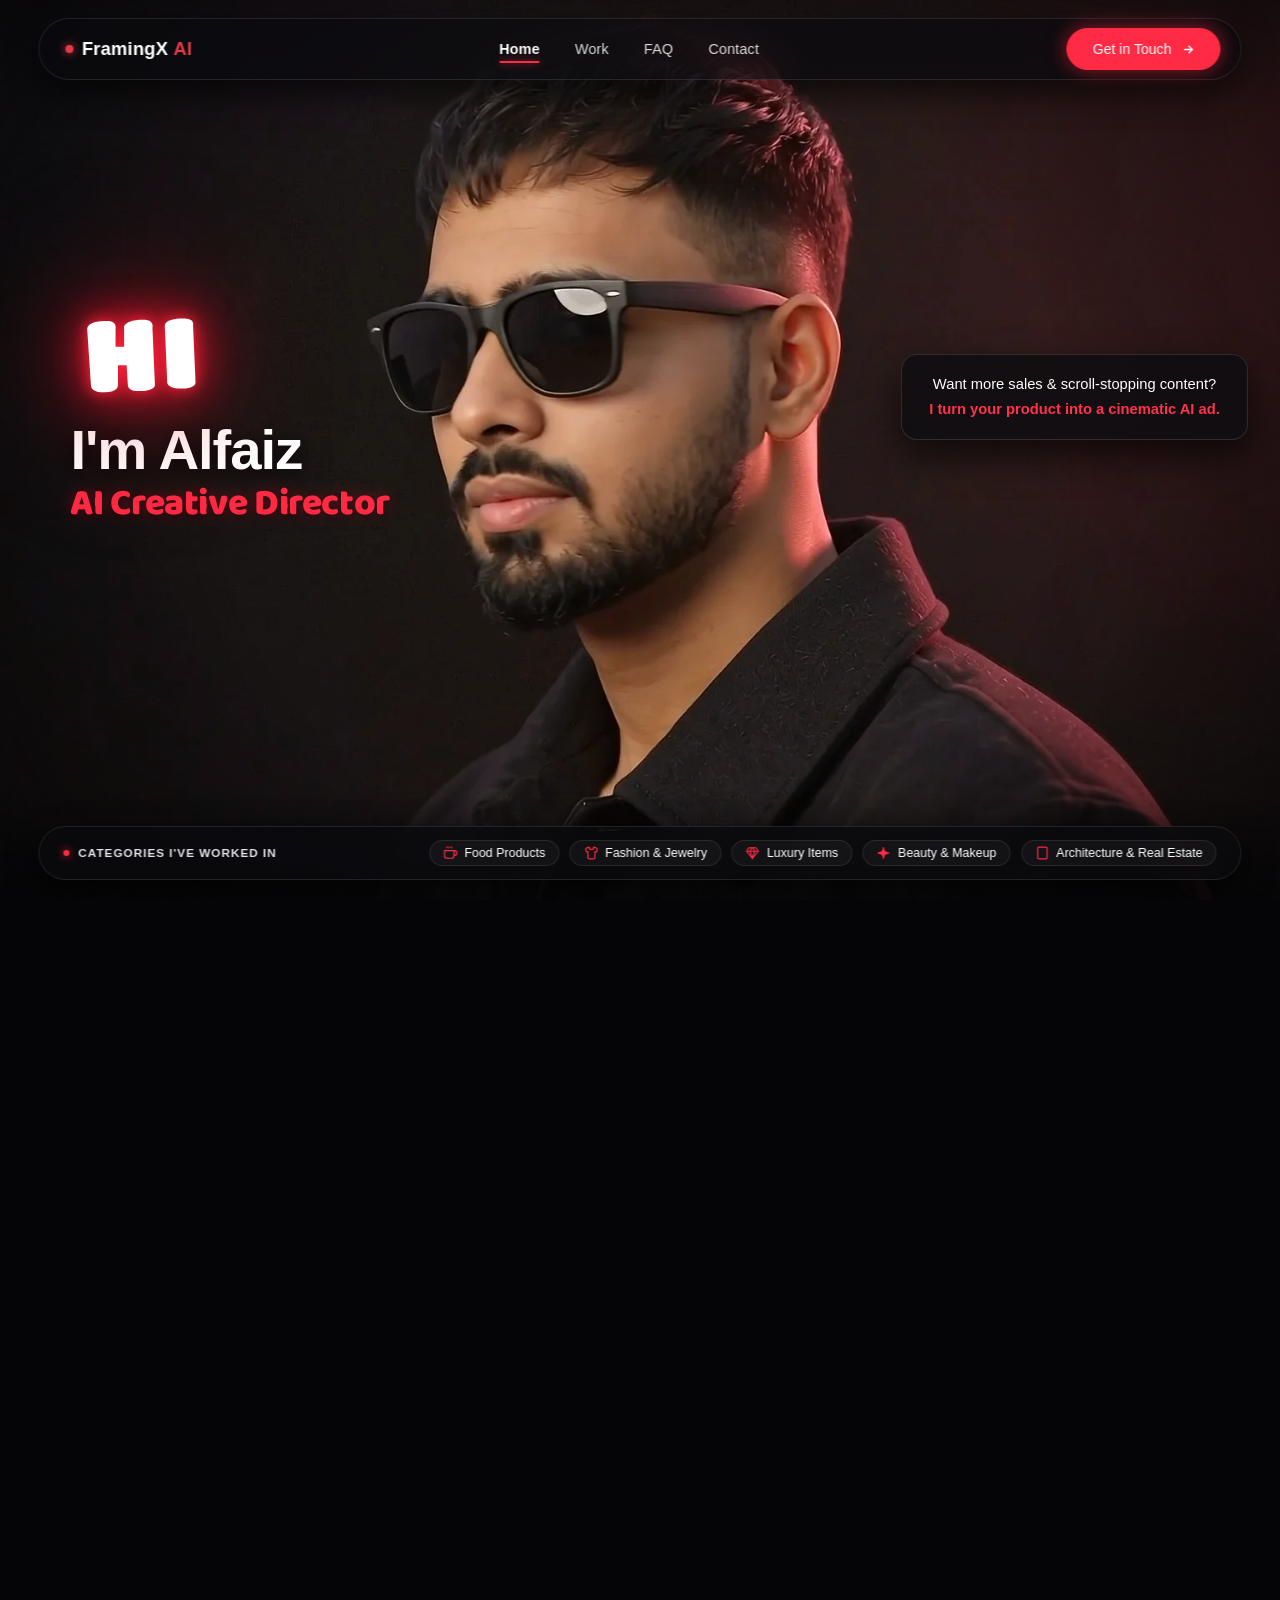
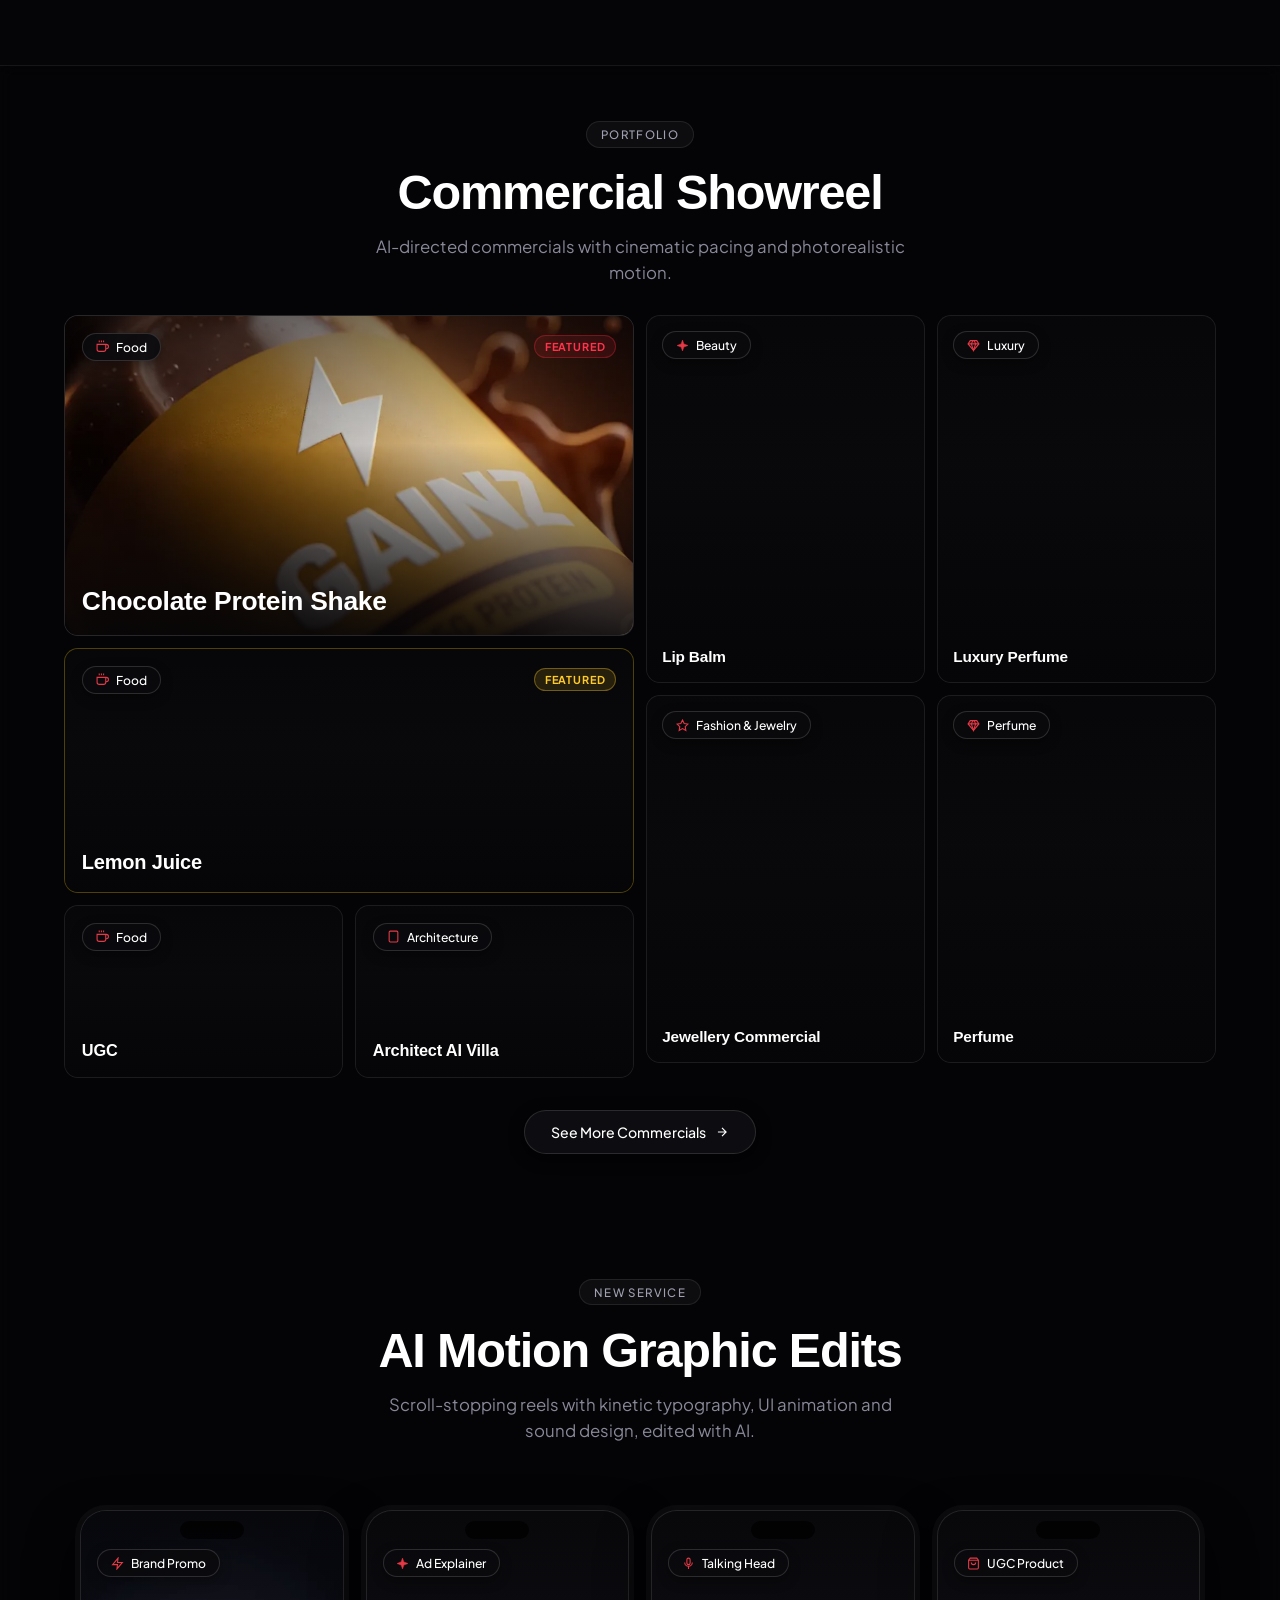
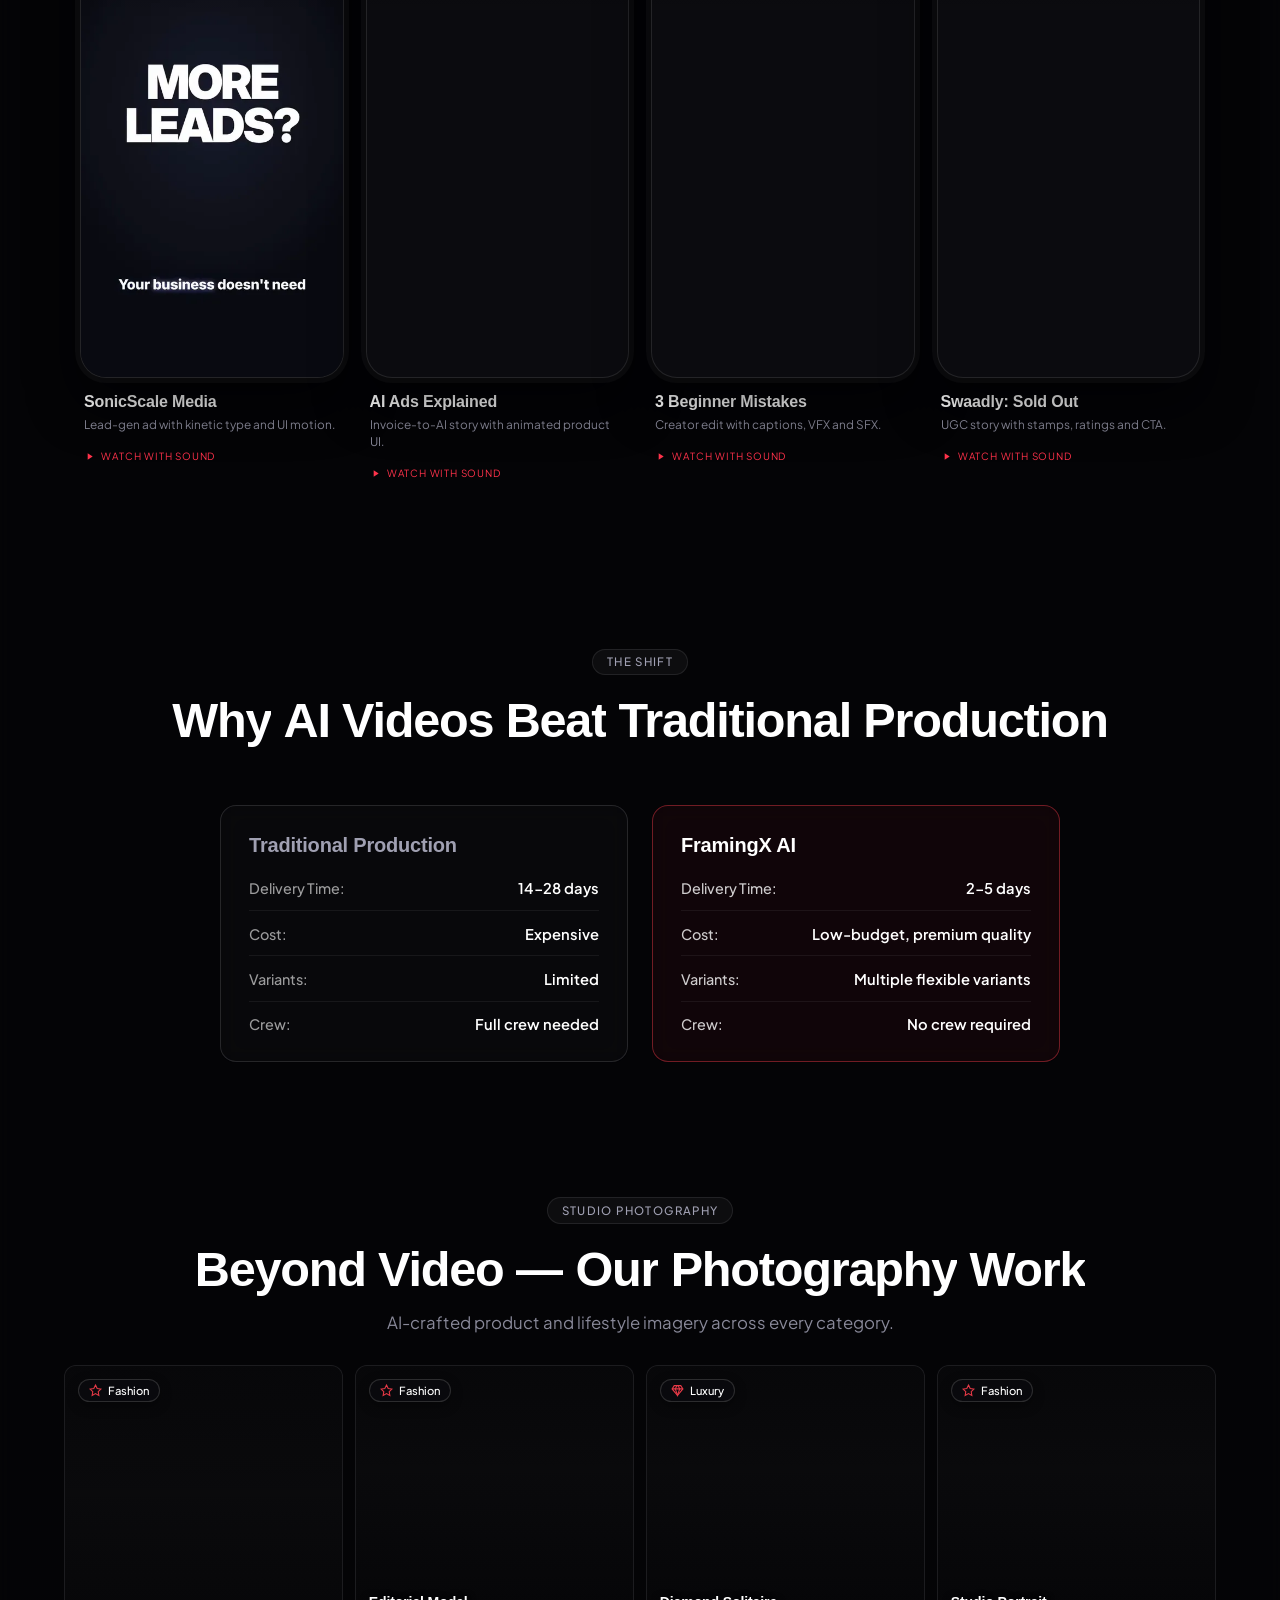
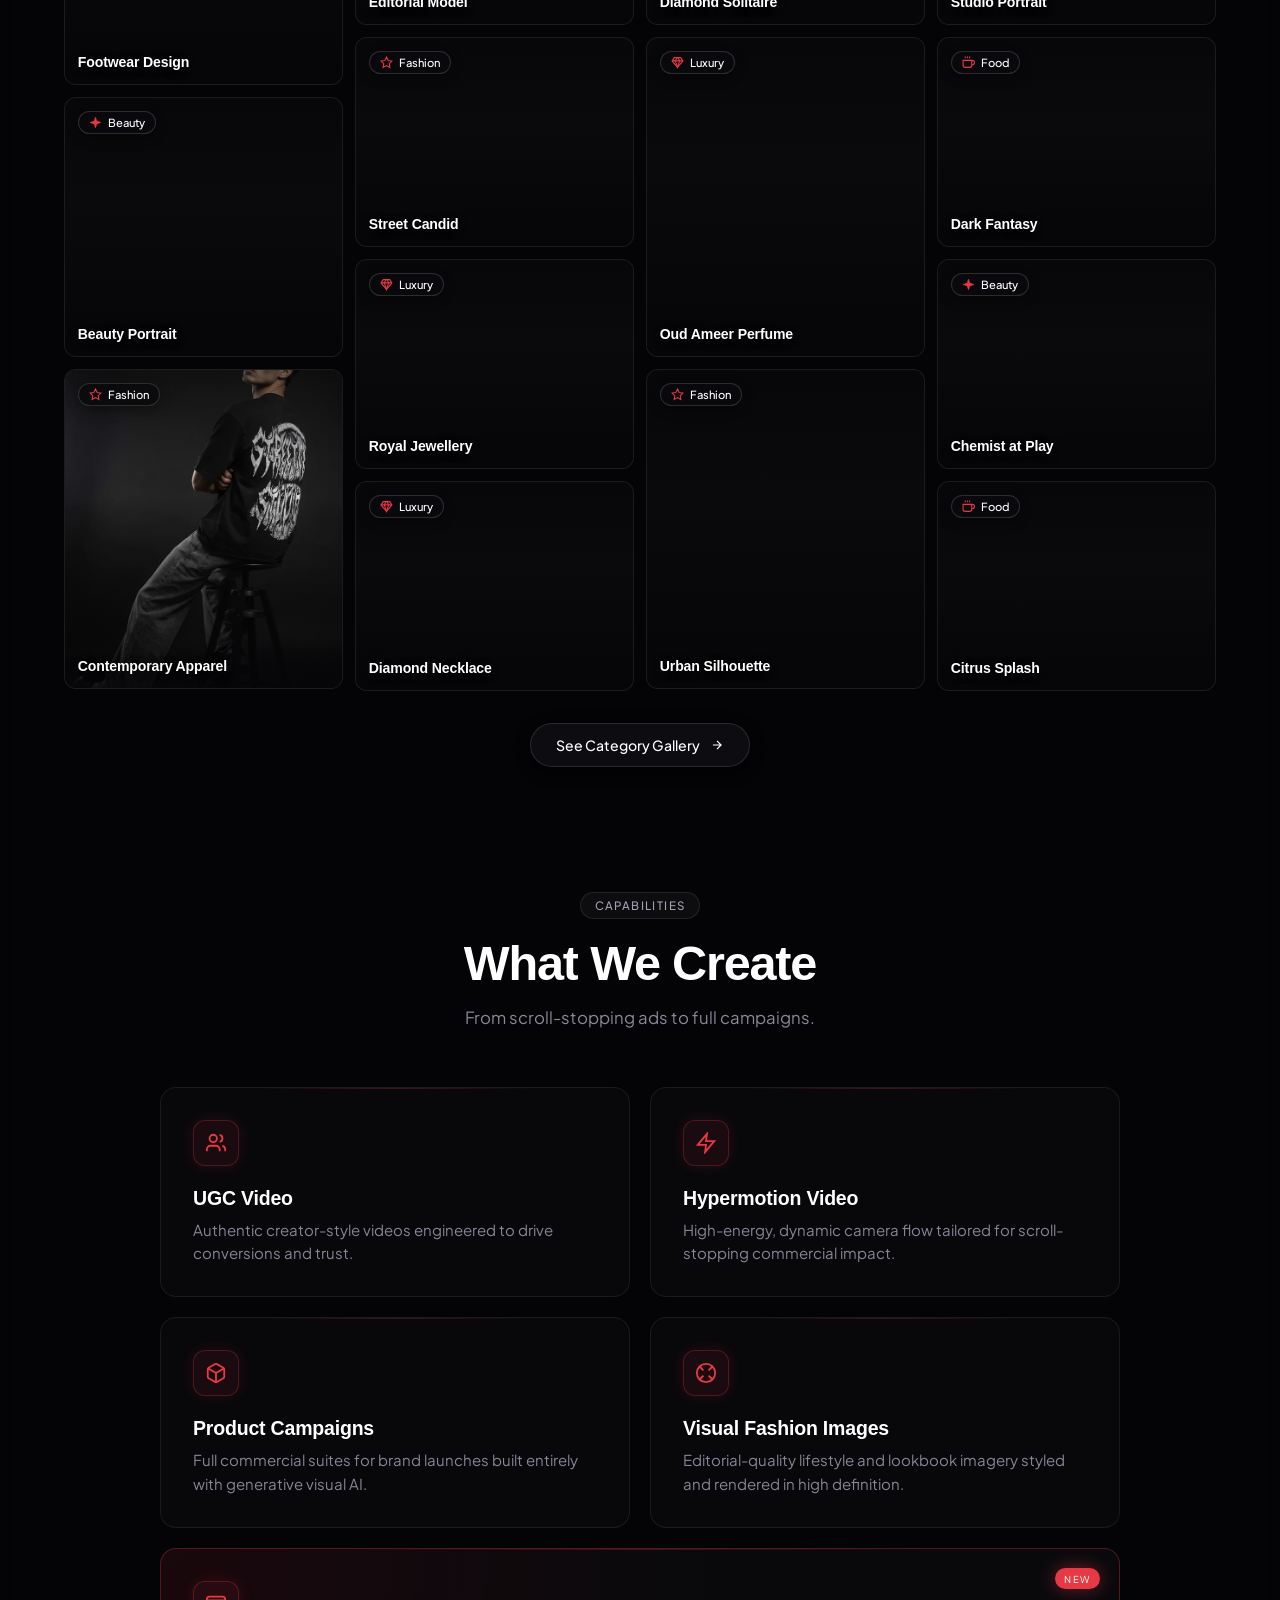
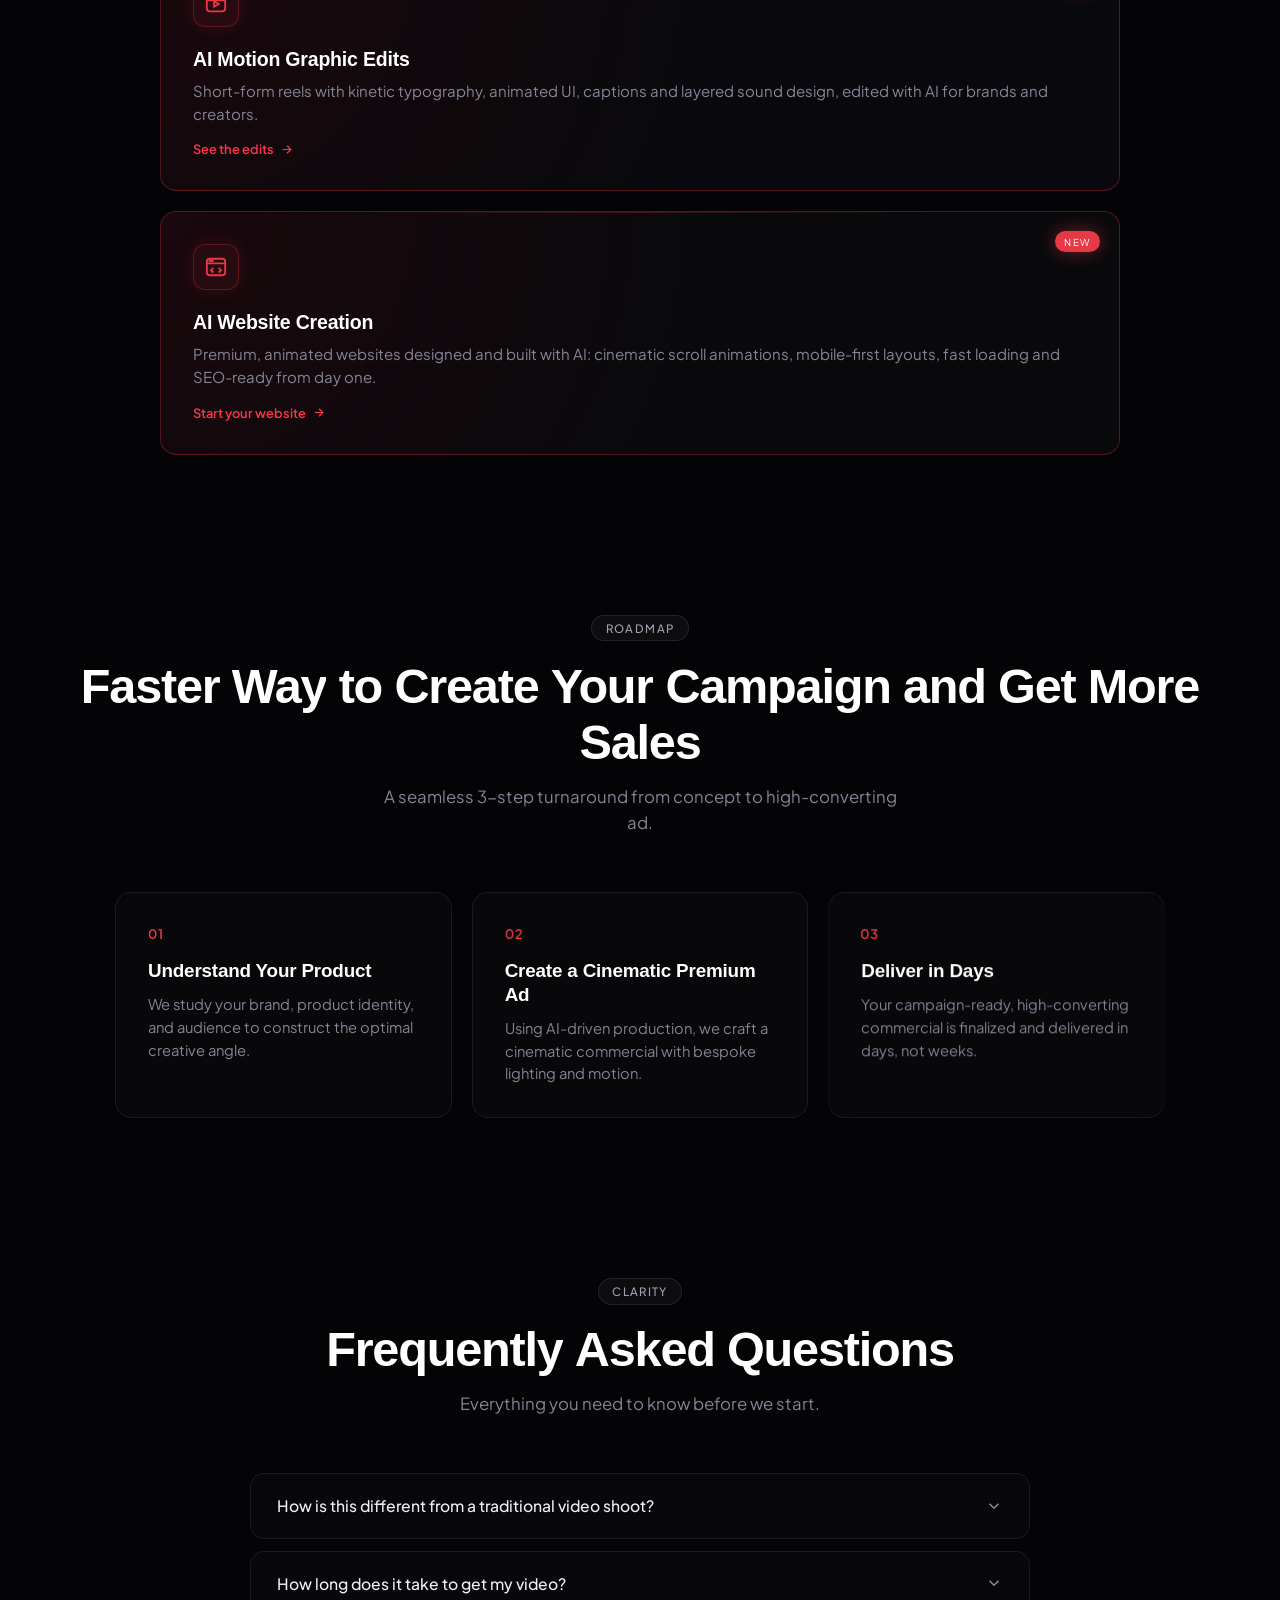
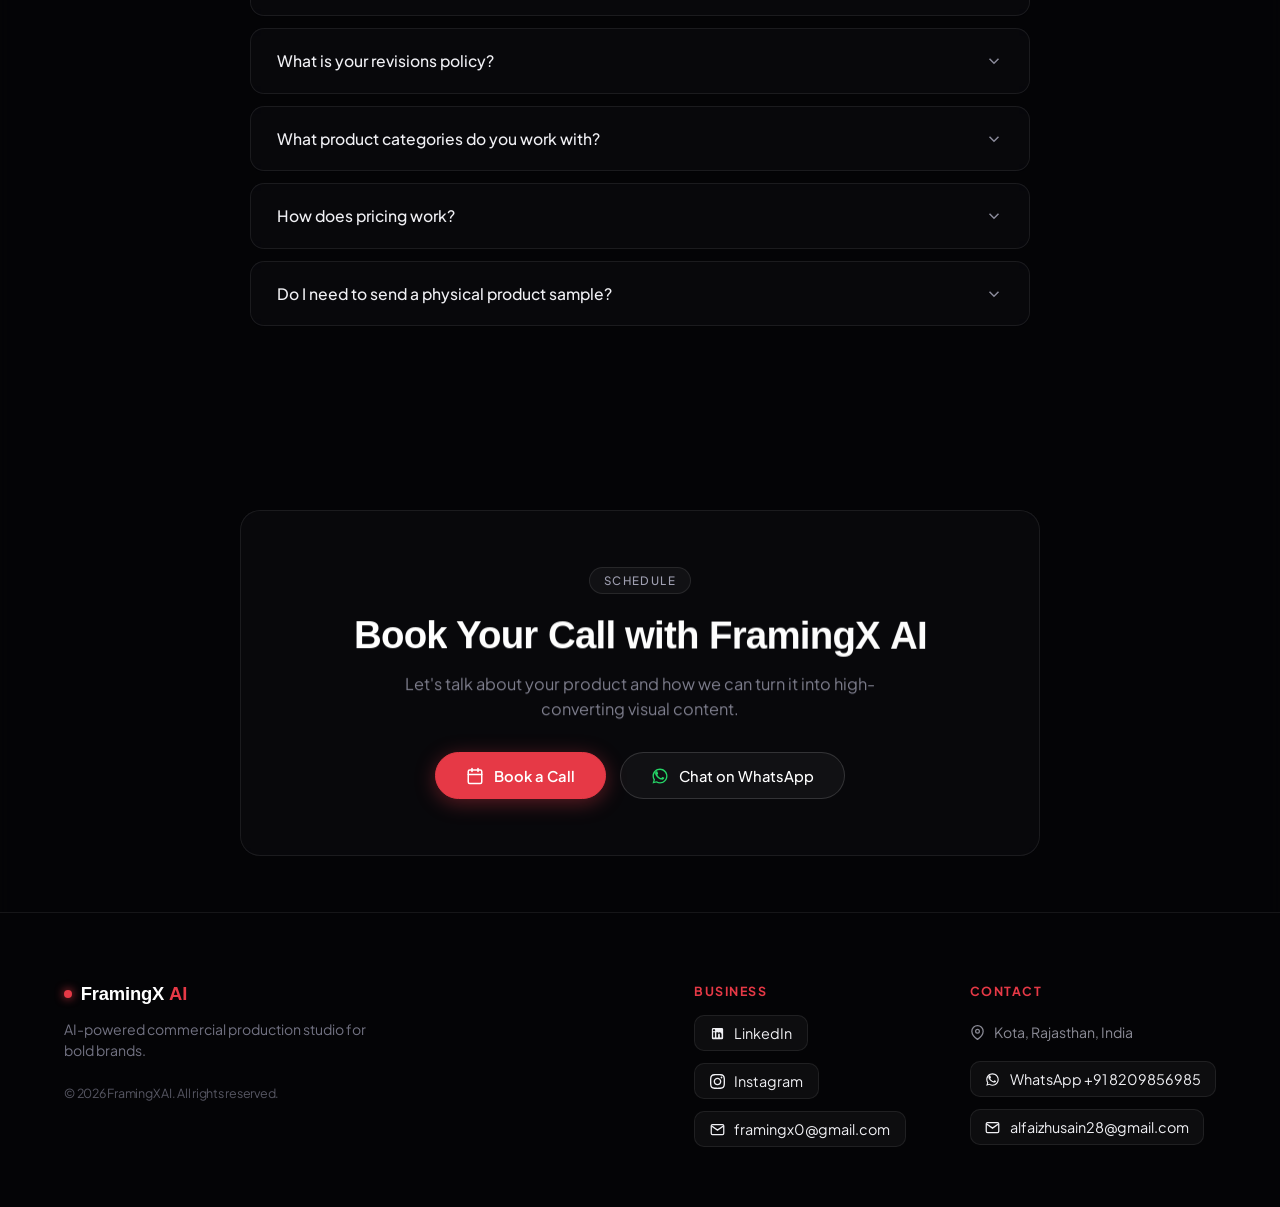
==== commit dcf94f0b: "Add files via upload" ====
--- a/index.html
+++ b/index.html
@@ -1327,6 +1327,6 @@
   <script defer src="assets/js/gsap.min.js"></script>
   <script defer src="assets/js/ScrollTrigger.min.js"></script>
   <script defer src="assets/js/lenis.min.js"></script>
-  <script defer src="script.js"></script>
+  <script defer src="script.js?v=20261114"></script>
 </body>
 </html>
